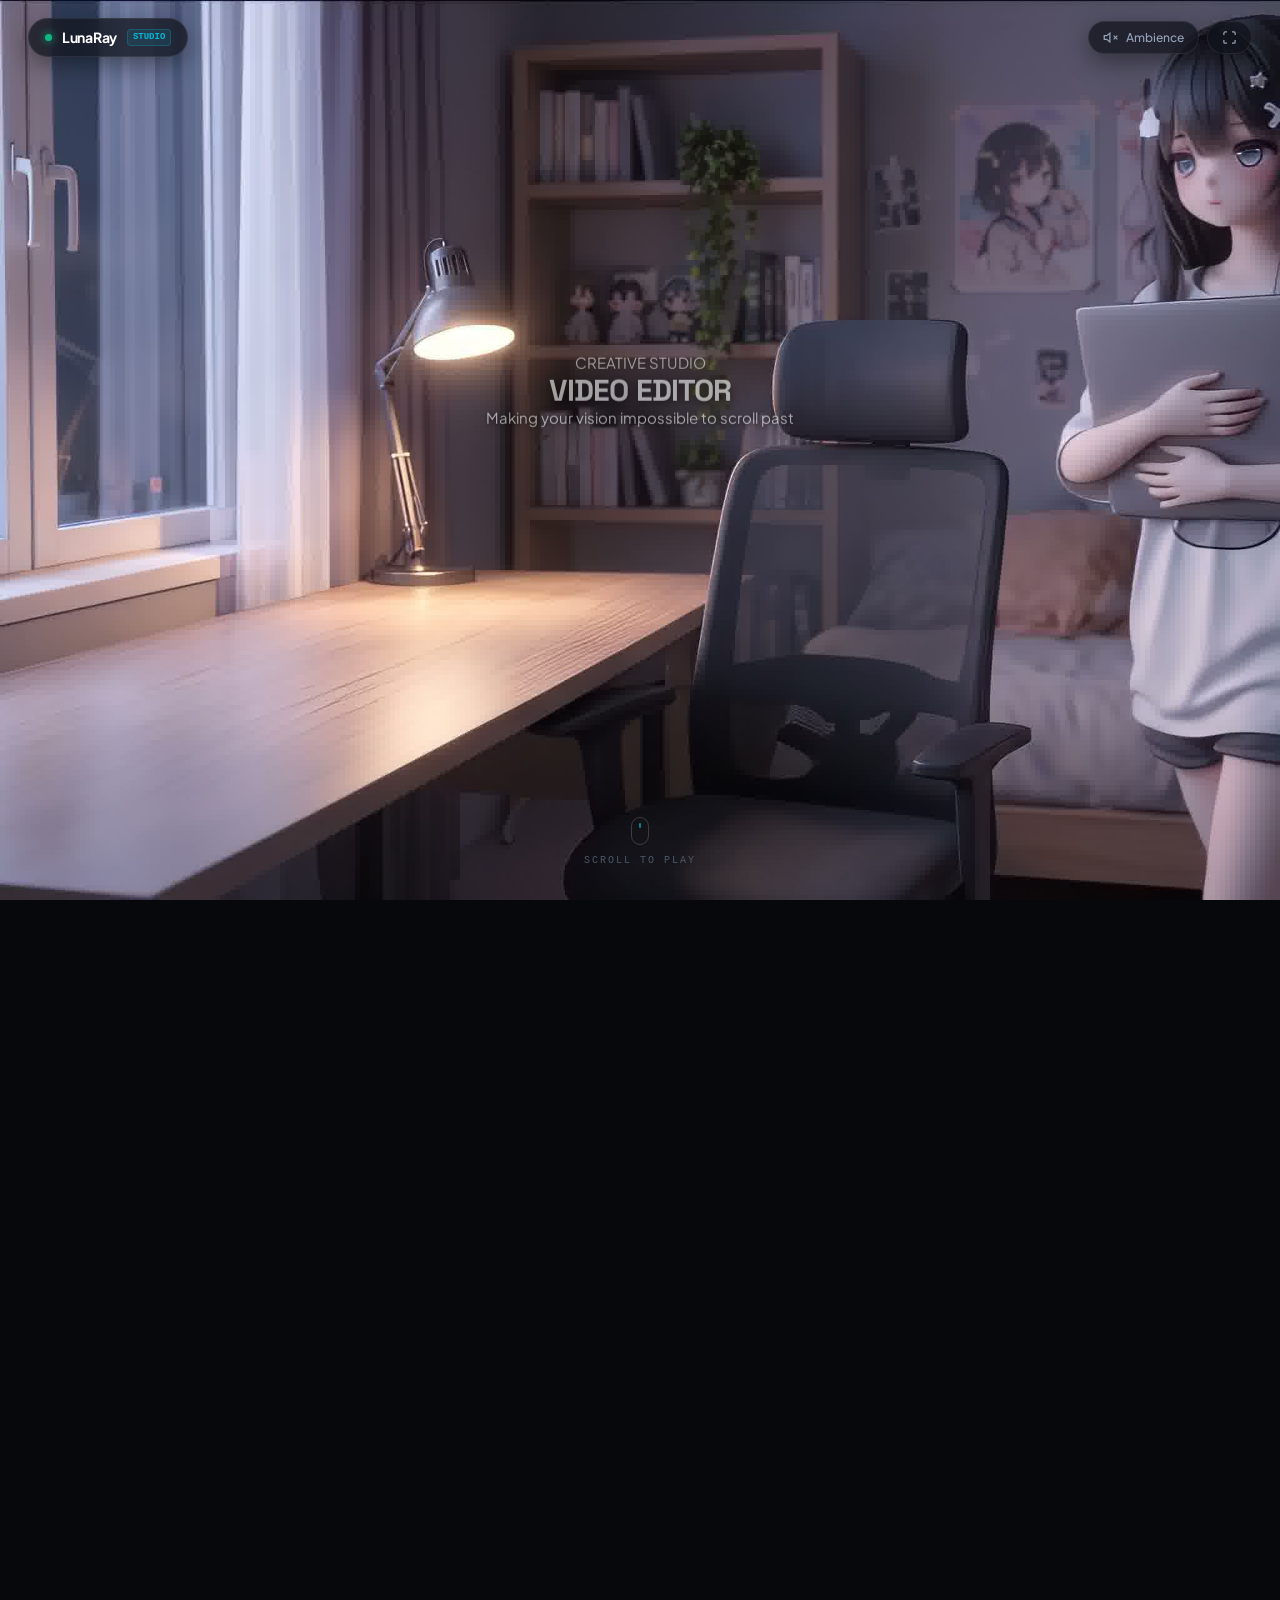
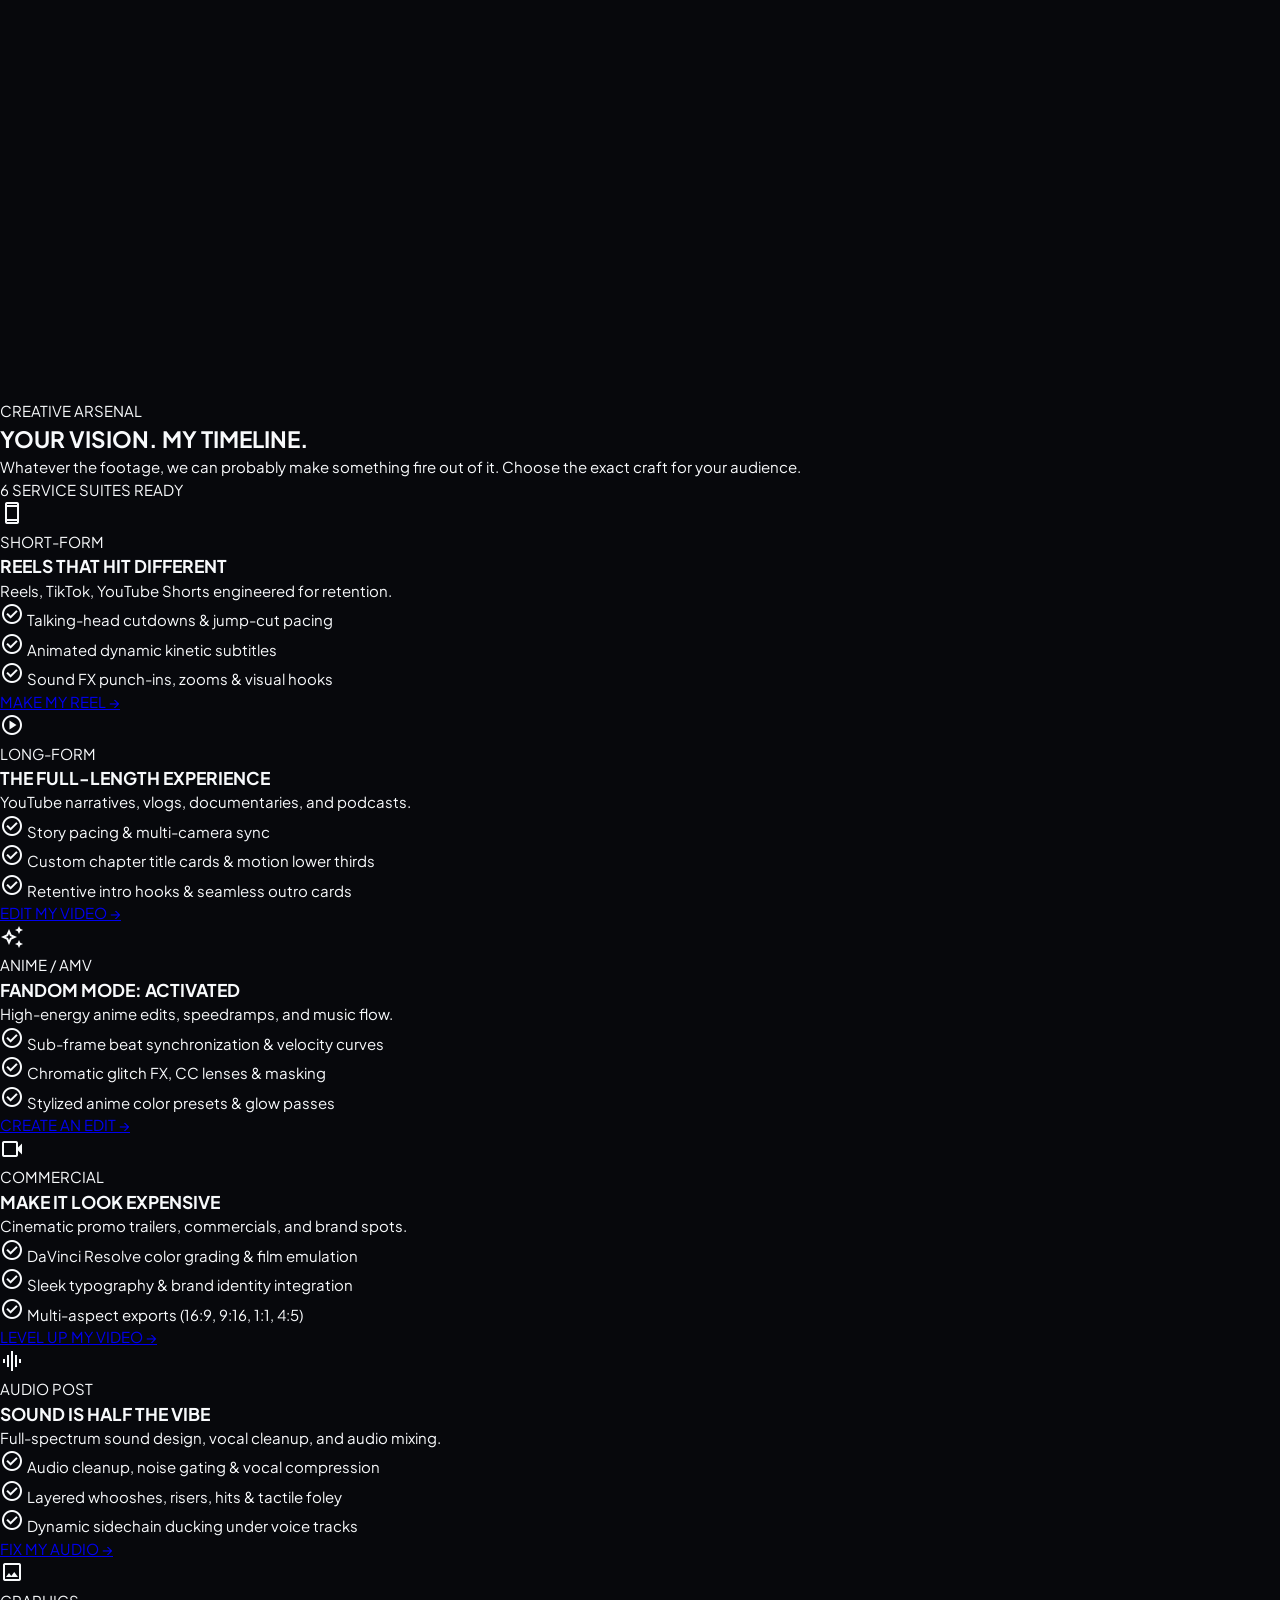
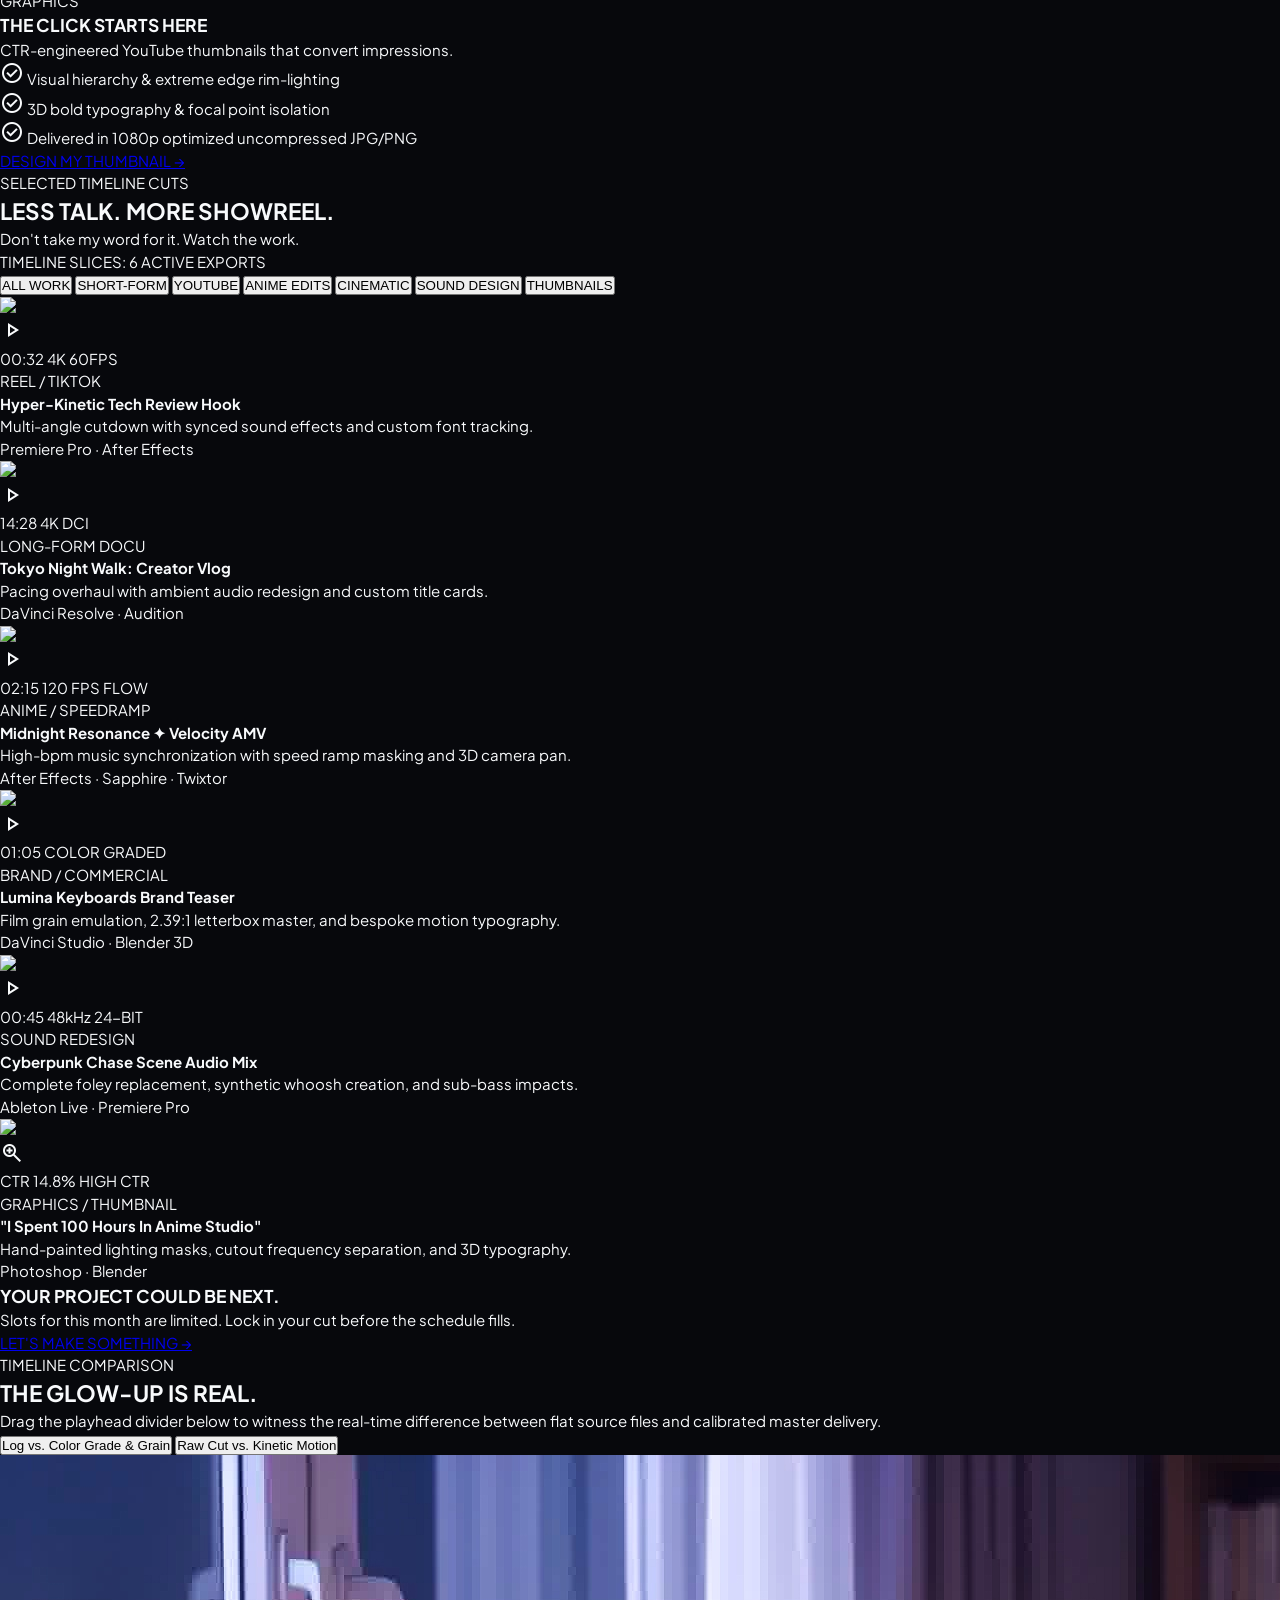
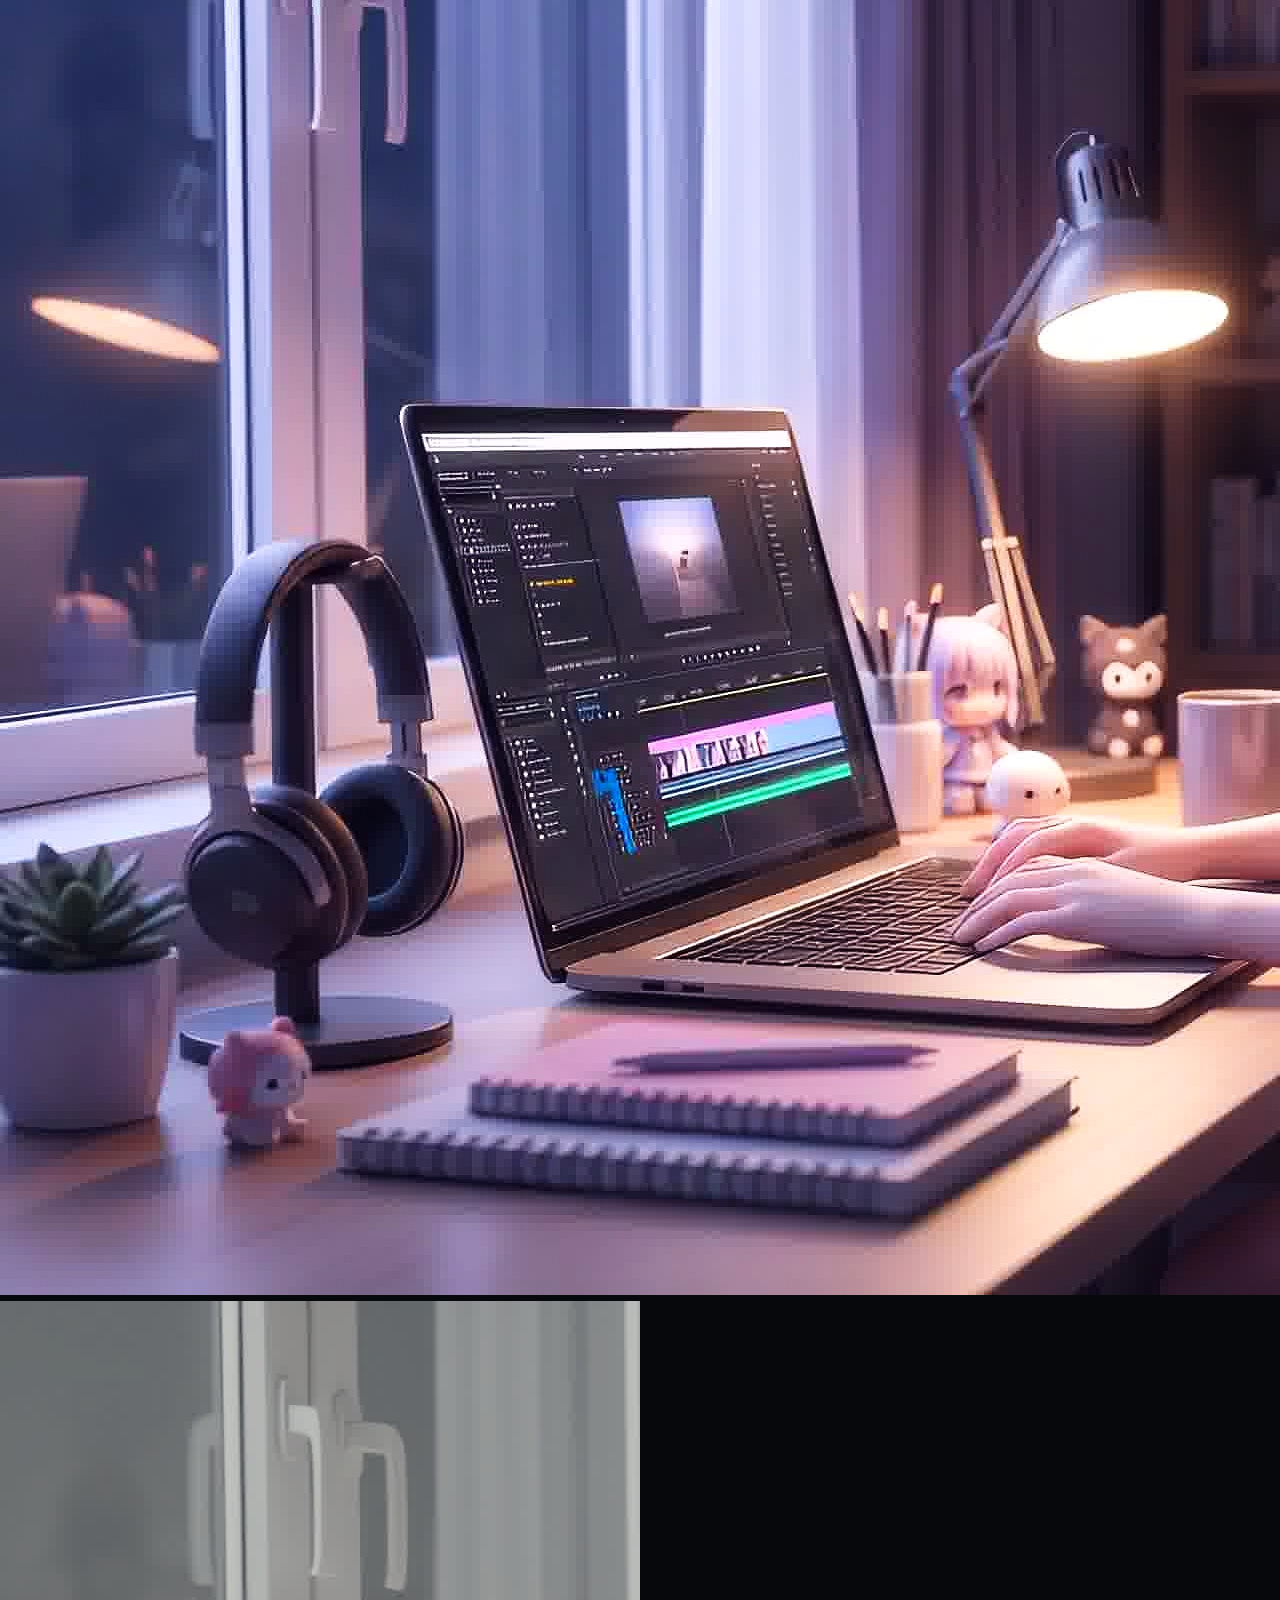
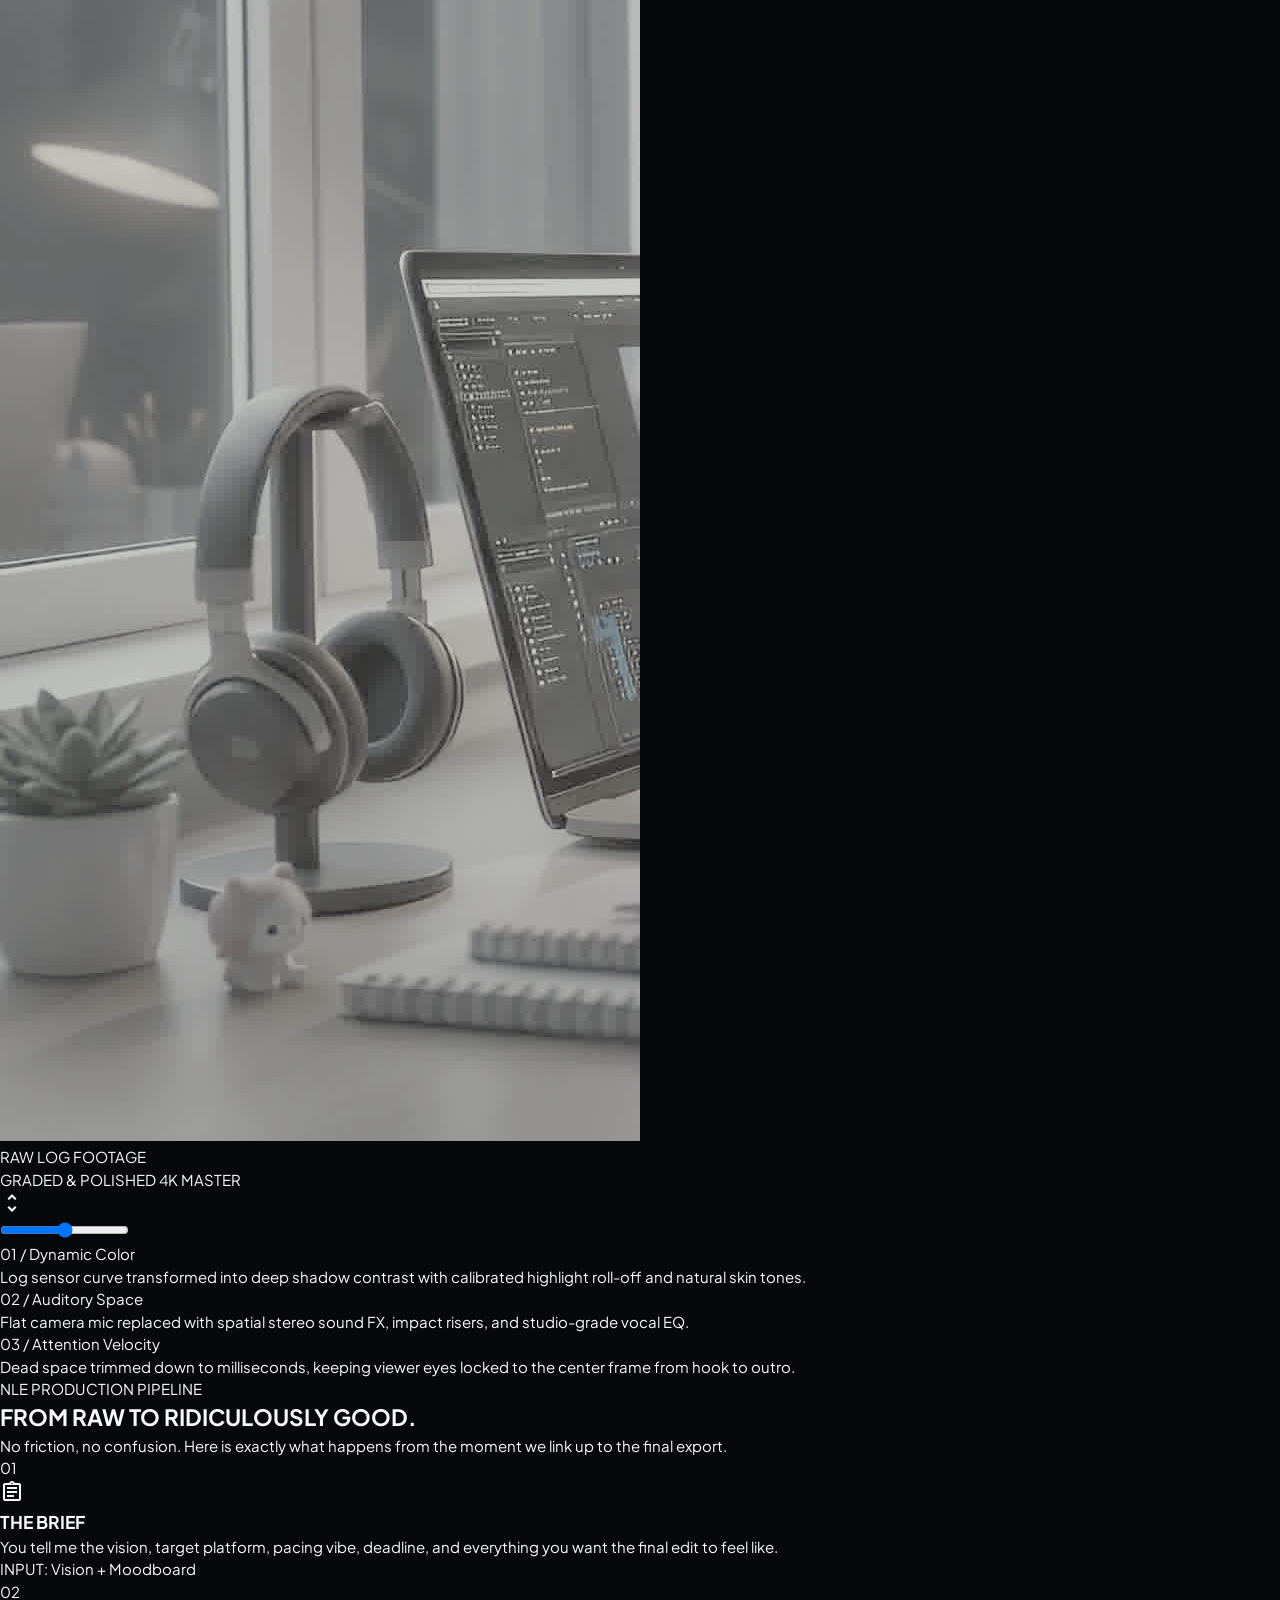
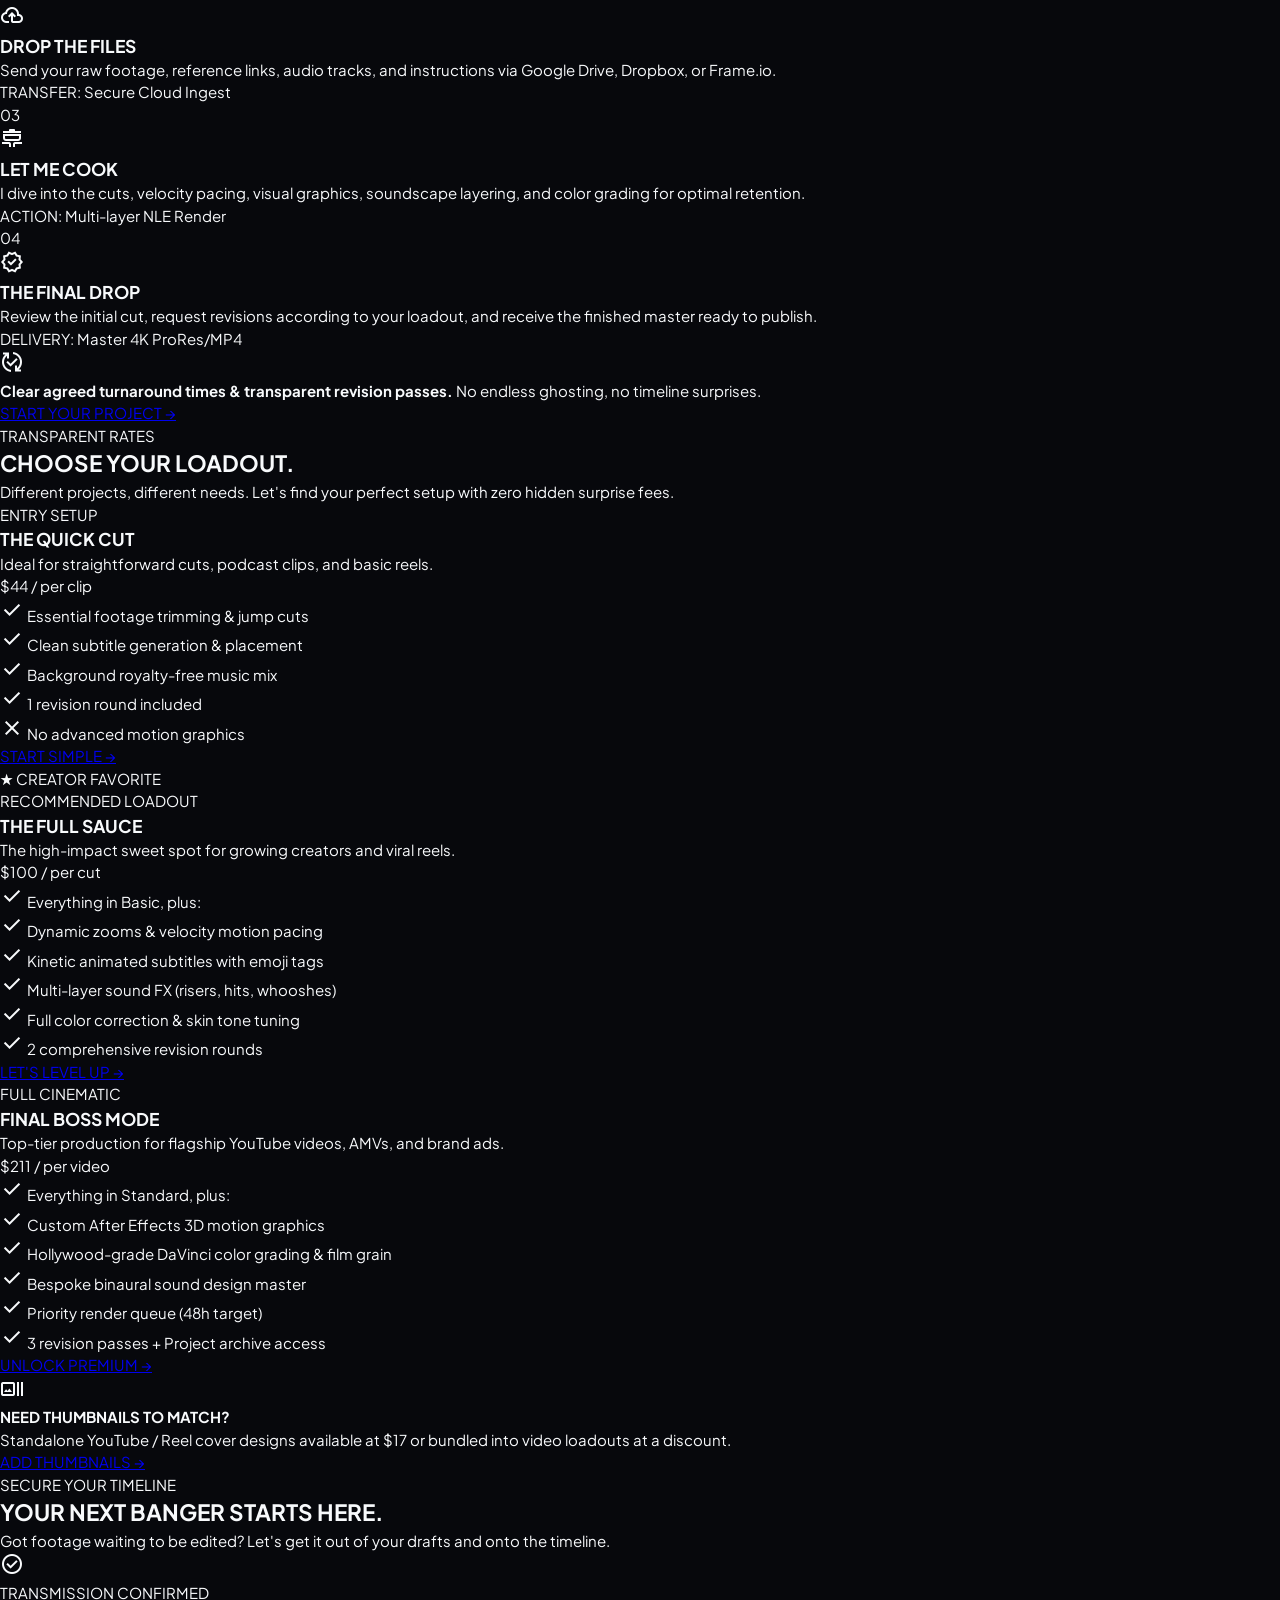
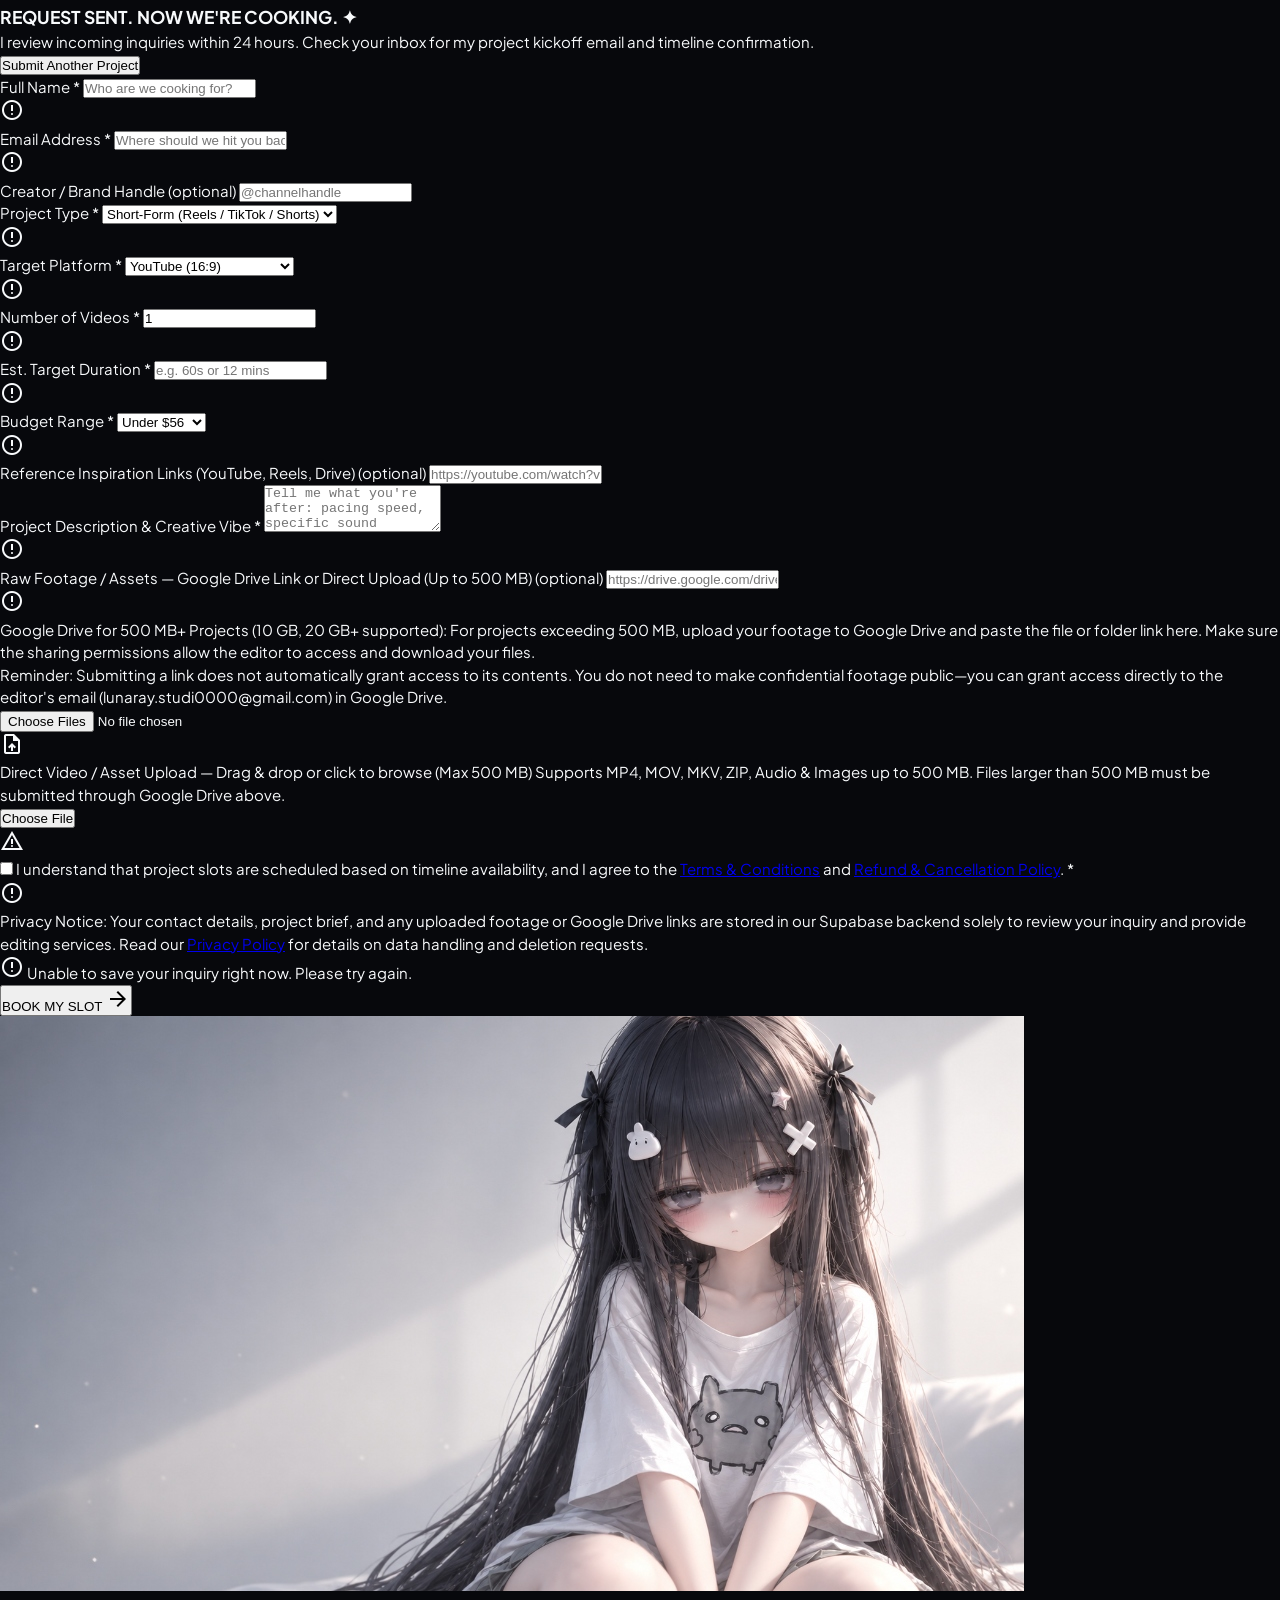
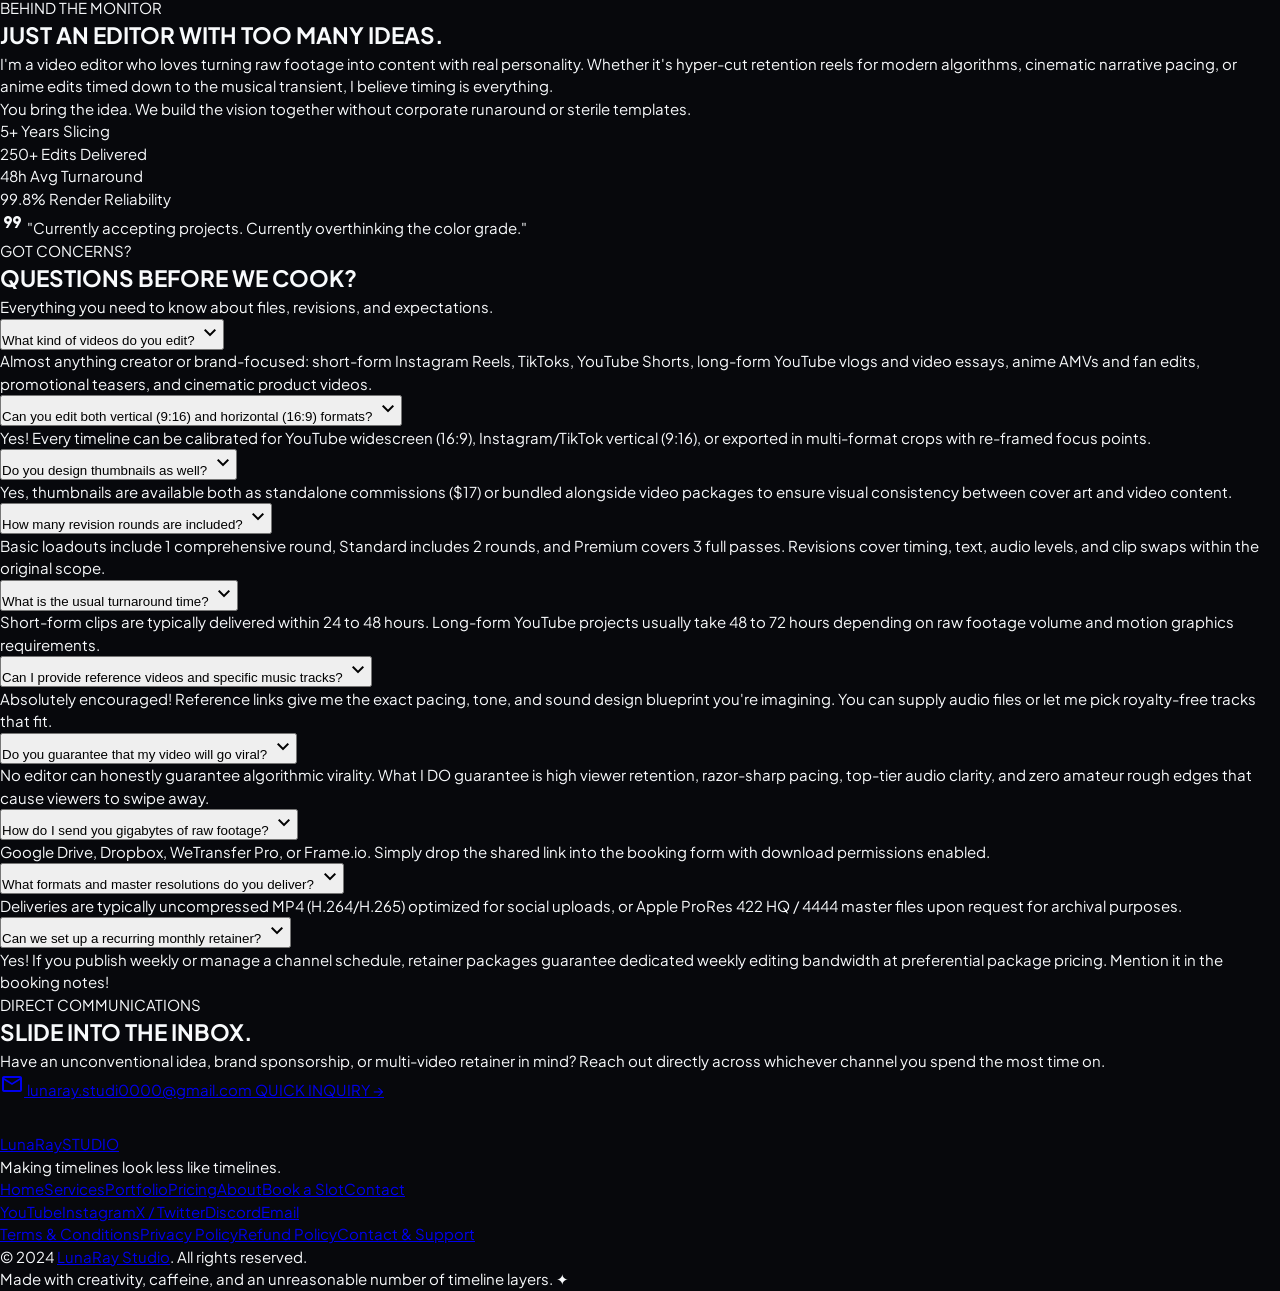
==== index.html @ 52ef21b3 "Initial commit: LunaRay Studio website with Supabase integration, admin dashboard, and Vercel config" ====
<!DOCTYPE html>
<html class="dark" lang="en">
<head>
  <meta charset="UTF-8">
  <meta name="viewport" content="width=device-width, initial-scale=1.0">
  <title>LunaRay — Interactive Scroll Animation & Creative Studio</title>
  <link rel="icon" href="data:image/svg+xml,<svg xmlns=%22http://www.w3.org/2000/svg%22 viewBox=%220 0 100 100%22><text y=%22.9em%22 font-size=%2290%22>✨</text></svg>">
  <link rel="preconnect" href="https://fonts.googleapis.com">
  <link rel="preconnect" href="https://fonts.gstatic.com" crossorigin>
  <link href="https://fonts.googleapis.com/css2?family=JetBrains+Mono:wght@500;600&family=Plus+Jakarta+Sans:wght@400;500;600;700&family=Space+Grotesk:wght@600;700&display=swap" rel="stylesheet">
  <link href="https://fonts.googleapis.com/css2?family=Material+Symbols+Outlined:opsz,wght,FILL,GRAD@24,400,0,0" rel="stylesheet">
  <link href="https://fonts.googleapis.com/css2?family=Material+Symbols+Outlined:wght,FILL@100..700,0..1&display=swap" rel="stylesheet">
  <script src="https://cdn.tailwindcss.com"></script>
  <script id="tailwind-config">
    tailwind.config={darkMode:"class",theme:{extend:{colors:{"tertiary-fixed":"#e7defd","error-container":"#93000a","on-tertiary":"#322d45","on-primary-fixed-variant":"#483b87","on-secondary-container":"#dba6bd","inverse-surface":"#e4e1ed","outline-variant":"#484550","on-error":"#690005","primary-container":"#a99bef","surface-container":"#1f1f27","on-surface":"#e4e1ed","surface-container-lowest":"#0d0d15","on-surface-variant":"#c9c4d2","surface-container-highest":"#34343d","inverse-primary":"#6053a1","tertiary":"#cbc2e0","on-tertiary-fixed-variant":"#49435c","surface-tint":"#cabeff","on-secondary-fixed-variant":"#633a4d","surface-variant":"#34343d","secondary-container":"#633a4d","tertiary-container":"#aaa2bf","outline":"#938f9c","primary":"#cabeff","secondary-fixed":"#ffd8e7","on-primary-container":"#3d2f7b","background":"#13131b","primary-fixed-dim":"#cabeff","on-primary":"#31226f","on-secondary-fixed":"#311021","surface-container-high":"#292932","secondary-fixed-dim":"#eeb7ce","secondary":"#eeb7ce","primary-fixed":"#e6deff","surface-bright":"#393841","surface-dim":"#13131b","on-error-container":"#ffdad6","inverse-on-surface":"#303038","on-primary-fixed":"#1c065b","tertiary-fixed-dim":"#cbc2e0","on-background":"#e4e1ed","on-tertiary-fixed":"#1d182f","surface":"#13131b","error":"#ffb4ab","on-secondary":"#492437","on-tertiary-container":"#3e3850","surface-container-low":"#1b1b23"},borderRadius:{"DEFAULT":"0.25rem","lg":"0.5rem","xl":"0.75rem","full":"9999px"},spacing:{"space-md":"0.75rem","space-xl":"2rem","space-sm":"0.5rem","space-lg":"1.25rem","gutter":"0.75rem","space-xs":"0.25rem","margin":"1rem"},fontFamily:{"display-lg-mobile":["Space Grotesk"],"body-lg":["Plus Jakarta Sans"],"display-lg":["Space Grotesk"],"body-sm":["Plus Jakarta Sans"],"body-md":["Plus Jakarta Sans"],"code-timecode":["JetBrains Mono"],"headline-lg":["Space Grotesk"],"headline-lg-mobile":["Space Grotesk"],"label-sm":["JetBrains Mono"],"headline-md":["Space Grotesk"]},fontSize:{"display-lg-mobile":["32px",{"lineHeight":"40px","fontWeight":"700"}],"body-lg":["16px",{"lineHeight":"24px","fontWeight":"400"}],"display-lg":["48px",{"lineHeight":"56px","fontWeight":"700"}],"body-sm":["12px",{"lineHeight":"16px","fontWeight":"400"}],"body-md":["14px",{"lineHeight":"20px","fontWeight":"400"}],"code-timecode":["14px",{"lineHeight":"18px","letterSpacing":"0.05em","fontWeight":"600"}],"headline-lg":["32px",{"lineHeight":"40px","fontWeight":"600"}],"headline-lg-mobile":["24px",{"lineHeight":"32px","fontWeight":"600"}],"label-sm":["11px",{"lineHeight":"14px","letterSpacing":"0.04em","fontWeight":"500"}],"headline-md":["22px",{"lineHeight":"28px","fontWeight":"600"}]}}}}
  </script>
  <link rel="stylesheet" href="styles.css">
</head>
<body class="is-loading bg-surface text-on-surface font-body-md text-body-md antialiased selection:bg-primary-container selection:text-on-primary-container">

  <!-- Preloader Screen -->
  <div id="preloader" class="preloader">
    <div class="preloader-content">
      <div class="preloader-brand">
        <div class="brand-spark"></div>
        <span class="brand-name">LunaRay</span>
      </div>
      <div class="progress-bar-container">
        <div id="progressBar" class="progress-bar"></div>
      </div>
      <div class="progress-stats">
        <span id="loadPercent">0%</span>
        <span id="loadCount">0 / 180</span>
      </div>
    </div>
  </div>

  <!-- Header Navigation -->
  <div id="top"></div>
  <!-- Transparent Sticky Navigation Bar -->
  <header id="siteHeader" class="site-header">
    <div class="header-inner">
      <!-- LunaRay Brand Logo -->
      <a href="#top" class="brand-badge" title="Scroll to Top">
        <span class="status-indicator"></span>
        <span class="brand-title">LunaRay</span>
        <span class="brand-tag">STUDIO</span>
      </a>

      <!-- Essential Controls -->
      <div class="header-actions">
        <!-- Ambient Lofi Synth Toggle -->
        <button id="audioToggle" class="icon-btn" title="Toggle Ambience">
          <svg class="icon audio-off-icon" viewBox="0 0 24 24" fill="none" stroke="currentColor" stroke-width="2">
            <polygon points="11 5 6 9 2 9 2 15 6 15 11 19 11 5"></polygon>
            <line x1="23" y1="9" x2="17" y2="15"></line>
            <line x1="17" y1="9" x2="23" y2="15"></line>
          </svg>
          <svg class="icon audio-on-icon" viewBox="0 0 24 24" fill="none" stroke="currentColor" stroke-width="2">
            <polygon points="11 5 6 9 2 9 2 15 6 15 11 19 11 5"></polygon>
            <path d="M19.07 4.93a10 10 0 0 1 0 14.14M15.54 8.46a5 5 0 0 1 0 7.07"></path>
          </svg>
          <span class="btn-text">Ambience</span>
        </button>

        <!-- Fullscreen Toggle -->
        <button id="fullscreenToggle" class="icon-btn" title="Toggle Fullscreen">
          <svg class="icon" viewBox="0 0 24 24" fill="none" stroke="currentColor" stroke-width="2">
            <path d="M8 3H5a2 2 0 0 0-2 2v3m18 0V5a2 2 0 0 0-2-2h-3m0 18h3a2 2 0 0 0 2-2v-3M3 16v3a2 2 0 0 0 2 2h3"></path>
          </svg>
        </button>
      </div>
    </div>
  </header>

  <!-- Sticky Viewport Stage with Fixed Canvas -->
  <div id="stickyStage" class="sticky-stage">
    <!-- Clean, Full-Fidelity Background Canvas -->
    <canvas id="frameCanvas"></canvas>


    <!-- Hero Title Overlay (Fades out by 30% scroll) -->
    <div id="heroTextOverlay" class="hero-text-overlay">
      <div class="inline-flex items-center gap-2 px-3 py-1 rounded-full bg-surface-container-high/80 backdrop-blur-md border border-white/10 text-primary font-label-sm text-label-sm uppercase tracking-widest shadow-lg mb-4">
        <span class="w-2 h-2 rounded-full bg-primary animate-pulse"></span>
        <span>CREATIVE STUDIO</span>
      </div>
      <h1 class="hero-heading font-display-lg text-4xl sm:text-6xl lg:text-7xl font-bold uppercase tracking-tight text-on-surface leading-none drop-shadow-2xl">
        VIDEO <span class="text-primary">EDITOR</span>
      </h1>
      <p class="hero-subheading font-body-lg text-base sm:text-lg lg:text-xl text-on-surface-variant max-w-xl mx-auto mt-4 drop-shadow-md">
        Making your vision impossible to scroll past
      </p>
    </div>
    <!-- Minimal Scroll Indicator -->
    <div id="scrollPrompt" class="scroll-prompt">
      <div class="mouse-icon">
        <div class="mouse-wheel"></div>
      </div>
      <span class="prompt-text">SCROLL TO PLAY</span>
    </div>
  </div>

  <!-- Scroll Container Space that powers the window.scrollY animation -->
  <div id="scrollTrack" class="scroll-track"></div>

  <!-- Content Sections below Scroll Animation (from code.html) -->
  <main id="main-content" class="relative z-10 w-full bg-surface shadow-2xl pt-16">
    <div class="flex flex-col w-full relative selection:bg-primary-container selection:text-on-primary-container">
<!-- ==================== SERVICES SECTION ==================== -->
<section class="w-full px-6 lg:px-12 py-16 lg:py-24 max-w-7xl mx-auto flex flex-col gap-12" id="services">
<div class="flex flex-col md:flex-row md:items-end justify-between gap-4">
<div class="flex flex-col gap-2 max-w-xl">
<span class="font-label-sm text-label-sm text-primary uppercase tracking-widest">CREATIVE ARSENAL</span>
<h2 class="font-headline-lg text-headline-lg text-on-surface">YOUR VISION. MY TIMELINE.</h2>
<p class="font-body-md text-body-md text-on-surface-variant">Whatever the footage, we can probably make something fire out of it. Choose the exact craft for your audience.</p>
</div>
<div class="flex items-center gap-2">
<span class="font-code-timecode text-body-sm text-secondary">6 SERVICE SUITES READY</span>
</div>
</div>
<!-- 6 Service Cards Grid -->
<div class="grid grid-cols-1 md:grid-cols-2 lg:grid-cols-3 gap-6">
<!-- Card 1 -->
<div class="p-6 rounded-2xl bg-surface-container-low hover:bg-surface-container transition-all shadow-md hover:shadow-xl hover:-translate-y-1 flex flex-col justify-between group">
<div class="flex flex-col gap-4">
<div class="flex items-center justify-between">
<div class="w-12 h-12 rounded-xl bg-surface-container-high text-primary flex items-center justify-center group-hover:bg-primary group-hover:text-on-primary transition-colors">
<span class="material-symbols-outlined text-[24px]">smartphone</span>
</div>
<span class="px-2.5 py-1 rounded-full bg-surface-container text-on-surface-variant font-label-sm text-label-sm">SHORT-FORM</span>
</div>
<div>
<h3 class="font-headline-md text-headline-md text-on-surface group-hover:text-primary transition-colors">REELS THAT HIT DIFFERENT</h3>
<p class="font-body-sm text-body-sm text-on-surface-variant mt-1">Reels, TikTok, YouTube Shorts engineered for retention.</p>
</div>
<ul class="flex flex-col gap-2 pt-2 text-on-surface-variant font-body-sm text-body-sm">
<li class="flex items-center gap-2"><span class="material-symbols-outlined text-primary text-[16px]">check_circle</span> Talking-head cutdowns &amp; jump-cut pacing</li>
<li class="flex items-center gap-2"><span class="material-symbols-outlined text-primary text-[16px]">check_circle</span> Animated dynamic kinetic subtitles</li>
<li class="flex items-center gap-2"><span class="material-symbols-outlined text-primary text-[16px]">check_circle</span> Sound FX punch-ins, zooms &amp; visual hooks</li>
</ul>
</div>
<div class="pt-6">
<a class="w-full py-2.5 px-4 rounded-xl bg-surface-container-high hover:bg-primary hover:text-on-primary text-on-surface font-body-md text-body-md font-semibold text-center transition-all inline-block" href="#booking">
            MAKE MY REEL →
          </a>
</div>
</div>
<!-- Card 2 -->
<div class="p-6 rounded-2xl bg-surface-container-low hover:bg-surface-container transition-all shadow-md hover:shadow-xl hover:-translate-y-1 flex flex-col justify-between group">
<div class="flex flex-col gap-4">
<div class="flex items-center justify-between">
<div class="w-12 h-12 rounded-xl bg-surface-container-high text-secondary flex items-center justify-center group-hover:bg-secondary group-hover:text-on-secondary transition-colors">
<span class="material-symbols-outlined text-[24px]">play_circle</span>
</div>
<span class="px-2.5 py-1 rounded-full bg-surface-container text-on-surface-variant font-label-sm text-label-sm">LONG-FORM</span>
</div>
<div>
<h3 class="font-headline-md text-headline-md text-on-surface group-hover:text-secondary transition-colors">THE FULL-LENGTH EXPERIENCE</h3>
<p class="font-body-sm text-body-sm text-on-surface-variant mt-1">YouTube narratives, vlogs, documentaries, and podcasts.</p>
</div>
<ul class="flex flex-col gap-2 pt-2 text-on-surface-variant font-body-sm text-body-sm">
<li class="flex items-center gap-2"><span class="material-symbols-outlined text-secondary text-[16px]">check_circle</span> Story pacing &amp; multi-camera sync</li>
<li class="flex items-center gap-2"><span class="material-symbols-outlined text-secondary text-[16px]">check_circle</span> Custom chapter title cards &amp; motion lower thirds</li>
<li class="flex items-center gap-2"><span class="material-symbols-outlined text-secondary text-[16px]">check_circle</span> Retentive intro hooks &amp; seamless outro cards</li>
</ul>
</div>
<div class="pt-6">
<a class="w-full py-2.5 px-4 rounded-xl bg-surface-container-high hover:bg-secondary hover:text-on-secondary text-on-surface font-body-md text-body-md font-semibold text-center transition-all inline-block" href="#booking">
            EDIT MY VIDEO →
          </a>
</div>
</div>
<!-- Card 3 -->
<div class="p-6 rounded-2xl bg-surface-container-low hover:bg-surface-container transition-all shadow-md hover:shadow-xl hover:-translate-y-1 flex flex-col justify-between group">
<div class="flex flex-col gap-4">
<div class="flex items-center justify-between">
<div class="w-12 h-12 rounded-xl bg-surface-container-high text-primary flex items-center justify-center group-hover:bg-primary group-hover:text-on-primary transition-colors">
<span class="material-symbols-outlined text-[24px]">auto_awesome</span>
</div>
<span class="px-2.5 py-1 rounded-full bg-surface-container text-on-surface-variant font-label-sm text-label-sm">ANIME / AMV</span>
</div>
<div>
<h3 class="font-headline-md text-headline-md text-on-surface group-hover:text-primary transition-colors">FANDOM MODE: ACTIVATED</h3>
<p class="font-body-sm text-body-sm text-on-surface-variant mt-1">High-energy anime edits, speedramps, and music flow.</p>
</div>
<ul class="flex flex-col gap-2 pt-2 text-on-surface-variant font-body-sm text-body-sm">
<li class="flex items-center gap-2"><span class="material-symbols-outlined text-primary text-[16px]">check_circle</span> Sub-frame beat synchronization &amp; velocity curves</li>
<li class="flex items-center gap-2"><span class="material-symbols-outlined text-primary text-[16px]">check_circle</span> Chromatic glitch FX, CC lenses &amp; masking</li>
<li class="flex items-center gap-2"><span class="material-symbols-outlined text-primary text-[16px]">check_circle</span> Stylized anime color presets &amp; glow passes</li>
</ul>
</div>
<div class="pt-6">
<a class="w-full py-2.5 px-4 rounded-xl bg-surface-container-high hover:bg-primary hover:text-on-primary text-on-surface font-body-md text-body-md font-semibold text-center transition-all inline-block" href="#booking">
            CREATE AN EDIT →
          </a>
</div>
</div>
<!-- Card 4 -->
<div class="p-6 rounded-2xl bg-surface-container-low hover:bg-surface-container transition-all shadow-md hover:shadow-xl hover:-translate-y-1 flex flex-col justify-between group">
<div class="flex flex-col gap-4">
<div class="flex items-center justify-between">
<div class="w-12 h-12 rounded-xl bg-surface-container-high text-secondary flex items-center justify-center group-hover:bg-secondary group-hover:text-on-secondary transition-colors">
<span class="material-symbols-outlined text-[24px]">videocam</span>
</div>
<span class="px-2.5 py-1 rounded-full bg-surface-container text-on-surface-variant font-label-sm text-label-sm">COMMERCIAL</span>
</div>
<div>
<h3 class="font-headline-md text-headline-md text-on-surface group-hover:text-secondary transition-colors">MAKE IT LOOK EXPENSIVE</h3>
<p class="font-body-sm text-body-sm text-on-surface-variant mt-1">Cinematic promo trailers, commercials, and brand spots.</p>
</div>
<ul class="flex flex-col gap-2 pt-2 text-on-surface-variant font-body-sm text-body-sm">
<li class="flex items-center gap-2"><span class="material-symbols-outlined text-secondary text-[16px]">check_circle</span> DaVinci Resolve color grading &amp; film emulation</li>
<li class="flex items-center gap-2"><span class="material-symbols-outlined text-secondary text-[16px]">check_circle</span> Sleek typography &amp; brand identity integration</li>
<li class="flex items-center gap-2"><span class="material-symbols-outlined text-secondary text-[16px]">check_circle</span> Multi-aspect exports (16:9, 9:16, 1:1, 4:5)</li>
</ul>
</div>
<div class="pt-6">
<a class="w-full py-2.5 px-4 rounded-xl bg-surface-container-high hover:bg-secondary hover:text-on-secondary text-on-surface font-body-md text-body-md font-semibold text-center transition-all inline-block" href="#booking">
            LEVEL UP MY VIDEO →
          </a>
</div>
</div>
<!-- Card 5 -->
<div class="p-6 rounded-2xl bg-surface-container-low hover:bg-surface-container transition-all shadow-md hover:shadow-xl hover:-translate-y-1 flex flex-col justify-between group">
<div class="flex flex-col gap-4">
<div class="flex items-center justify-between">
<div class="w-12 h-12 rounded-xl bg-surface-container-high text-primary flex items-center justify-center group-hover:bg-primary group-hover:text-on-primary transition-colors">
<span class="material-symbols-outlined text-[24px]">graphic_eq</span>
</div>
<span class="px-2.5 py-1 rounded-full bg-surface-container text-on-surface-variant font-label-sm text-label-sm">AUDIO POST</span>
</div>
<div>
<h3 class="font-headline-md text-headline-md text-on-surface group-hover:text-primary transition-colors">SOUND IS HALF THE VIBE</h3>
<p class="font-body-sm text-body-sm text-on-surface-variant mt-1">Full-spectrum sound design, vocal cleanup, and audio mixing.</p>
</div>
<ul class="flex flex-col gap-2 pt-2 text-on-surface-variant font-body-sm text-body-sm">
<li class="flex items-center gap-2"><span class="material-symbols-outlined text-primary text-[16px]">check_circle</span> Audio cleanup, noise gating &amp; vocal compression</li>
<li class="flex items-center gap-2"><span class="material-symbols-outlined text-primary text-[16px]">check_circle</span> Layered whooshes, risers, hits &amp; tactile foley</li>
<li class="flex items-center gap-2"><span class="material-symbols-outlined text-primary text-[16px]">check_circle</span> Dynamic sidechain ducking under voice tracks</li>
</ul>
</div>
<div class="pt-6">
<a class="w-full py-2.5 px-4 rounded-xl bg-surface-container-high hover:bg-primary hover:text-on-primary text-on-surface font-body-md text-body-md font-semibold text-center transition-all inline-block" href="#booking">
            FIX MY AUDIO →
          </a>
</div>
</div>
<!-- Card 6 -->
<div class="p-6 rounded-2xl bg-surface-container-low hover:bg-surface-container transition-all shadow-md hover:shadow-xl hover:-translate-y-1 flex flex-col justify-between group">
<div class="flex flex-col gap-4">
<div class="flex items-center justify-between">
<div class="w-12 h-12 rounded-xl bg-surface-container-high text-secondary flex items-center justify-center group-hover:bg-secondary group-hover:text-on-secondary transition-colors">
<span class="material-symbols-outlined text-[24px]">image</span>
</div>
<span class="px-2.5 py-1 rounded-full bg-surface-container text-on-surface-variant font-label-sm text-label-sm">GRAPHICS</span>
</div>
<div>
<h3 class="font-headline-md text-headline-md text-on-surface group-hover:text-secondary transition-colors">THE CLICK STARTS HERE</h3>
<p class="font-body-sm text-body-sm text-on-surface-variant mt-1">CTR-engineered YouTube thumbnails that convert impressions.</p>
</div>
<ul class="flex flex-col gap-2 pt-2 text-on-surface-variant font-body-sm text-body-sm">
<li class="flex items-center gap-2"><span class="material-symbols-outlined text-secondary text-[16px]">check_circle</span> Visual hierarchy &amp; extreme edge rim-lighting</li>
<li class="flex items-center gap-2"><span class="material-symbols-outlined text-secondary text-[16px]">check_circle</span> 3D bold typography &amp; focal point isolation</li>
<li class="flex items-center gap-2"><span class="material-symbols-outlined text-secondary text-[16px]">check_circle</span> Delivered in 1080p optimized uncompressed JPG/PNG</li>
</ul>
</div>
<div class="pt-6">
<a class="w-full py-2.5 px-4 rounded-xl bg-surface-container-high hover:bg-secondary hover:text-on-secondary text-on-surface font-body-md text-body-md font-semibold text-center transition-all inline-block" href="#booking">
            DESIGN MY THUMBNAIL →
          </a>
</div>
</div>
</div>
</section>
<!-- ==================== PORTFOLIO SHOWREEL SECTION ==================== -->
<section class="w-full px-6 lg:px-12 py-16 max-w-7xl mx-auto flex flex-col gap-8" id="work">
<div class="flex flex-col md:flex-row md:items-end justify-between gap-4">
<div class="flex flex-col gap-2">
<span class="font-label-sm text-label-sm text-primary uppercase tracking-widest">SELECTED TIMELINE CUTS</span>
<h2 class="font-headline-lg text-headline-lg text-on-surface">LESS TALK. MORE SHOWREEL.</h2>
<p class="font-body-md text-body-md text-on-surface-variant">Don't take my word for it. Watch the work.</p>
</div>
<p class="font-code-timecode text-body-sm text-on-surface-variant">
        TIMELINE SLICES: <span class="text-primary">6 ACTIVE EXPORTS</span>
</p>
</div>
<!-- Category Filter Tabs -->
<div class="flex flex-wrap items-center gap-2 border-b border-surface-container-high pb-4 overflow-x-auto">
<button class="portfolio-tab-btn active px-4 py-1.5 rounded-lg bg-primary text-on-primary font-label-sm text-label-sm uppercase transition-all" data-filter="all">ALL WORK</button>
<button class="portfolio-tab-btn px-4 py-1.5 rounded-lg bg-surface-container-low hover:bg-surface-container text-on-surface-variant font-label-sm text-label-sm uppercase transition-all" data-filter="short">SHORT-FORM</button>
<button class="portfolio-tab-btn px-4 py-1.5 rounded-lg bg-surface-container-low hover:bg-surface-container text-on-surface-variant font-label-sm text-label-sm uppercase transition-all" data-filter="youtube">YOUTUBE</button>
<button class="portfolio-tab-btn px-4 py-1.5 rounded-lg bg-surface-container-low hover:bg-surface-container text-on-surface-variant font-label-sm text-label-sm uppercase transition-all" data-filter="anime">ANIME EDITS</button>
<button class="portfolio-tab-btn px-4 py-1.5 rounded-lg bg-surface-container-low hover:bg-surface-container text-on-surface-variant font-label-sm text-label-sm uppercase transition-all" data-filter="cinematic">CINEMATIC</button>
<button class="portfolio-tab-btn px-4 py-1.5 rounded-lg bg-surface-container-low hover:bg-surface-container text-on-surface-variant font-label-sm text-label-sm uppercase transition-all" data-filter="sound">SOUND DESIGN</button>
<button class="portfolio-tab-btn px-4 py-1.5 rounded-lg bg-surface-container-low hover:bg-surface-container text-on-surface-variant font-label-sm text-label-sm uppercase transition-all" data-filter="thumbnails">THUMBNAILS</button>
</div>
<!-- Portfolio Grid -->
<div class="grid grid-cols-1 md:grid-cols-2 lg:grid-cols-3 gap-6" id="portfolio-grid">
<!-- Item 1 (Short) -->
<div class="portfolio-card group rounded-2xl bg-surface-container-low overflow-hidden shadow-md hover:shadow-xl transition-all flex flex-col" data-category="short">
<div class="relative aspect-video w-full overflow-hidden bg-surface-container-highest cursor-pointer">
<img class="w-full h-full object-cover group-hover:scale-105 transition-transform duration-500" data-alt="A fast-paced, neon-lit vertical video edit mockup shown inside an editing preview monitor with vibrant kinetic captions and waveform meters in lavender and cyan tones." src="https://lh3.googleusercontent.com/aida-public/[base64]"/>
<div class="absolute inset-0 bg-surface-container-lowest/40 opacity-0 group-hover:opacity-100 transition-opacity flex items-center justify-center">
<span class="w-12 h-12 rounded-full bg-primary text-on-primary flex items-center justify-center shadow-lg"><span class="material-symbols-outlined">play_arrow</span></span>
</div>
<span class="absolute bottom-2 right-2 px-2 py-0.5 rounded bg-surface-container-lowest/80 font-code-timecode text-label-sm text-primary">00:32</span>
<span class="absolute top-2 left-2 px-2 py-0.5 rounded bg-primary-container text-on-primary-container font-label-sm text-label-sm">4K 60FPS</span>
</div>
<div class="p-5 flex flex-col gap-3 flex-1 justify-between">
<div>
<span class="font-label-sm text-label-sm text-secondary uppercase">REEL / TIKTOK</span>
<h4 class="font-headline-md text-headline-md text-on-surface mt-1 group-hover:text-primary transition-colors">Hyper-Kinetic Tech Review Hook</h4>
<p class="font-body-sm text-body-sm text-on-surface-variant mt-1">Multi-angle cutdown with synced sound effects and custom font tracking.</p>
</div>
<div class="flex items-center gap-2 pt-2 border-t border-surface-container-high">
<span class="font-code-timecode text-label-sm text-on-surface-variant">Premiere Pro · After Effects</span>
</div>
</div>
</div>
<!-- Item 2 (YouTube) -->
<div class="portfolio-card group rounded-2xl bg-surface-container-low overflow-hidden shadow-md hover:shadow-xl transition-all flex flex-col" data-category="youtube">
<div class="relative aspect-video w-full overflow-hidden bg-surface-container-highest cursor-pointer">
<img class="w-full h-full object-cover group-hover:scale-105 transition-transform duration-500" data-alt="A cinematic widescreen documentary YouTube video editor timeline playback displaying a Japanese street at dusk with moody teal and orange grading." src="https://lh3.googleusercontent.com/aida-public/[base64]"/>
<div class="absolute inset-0 bg-surface-container-lowest/40 opacity-0 group-hover:opacity-100 transition-opacity flex items-center justify-center">
<span class="w-12 h-12 rounded-full bg-primary text-on-primary flex items-center justify-center shadow-lg"><span class="material-symbols-outlined">play_arrow</span></span>
</div>
<span class="absolute bottom-2 right-2 px-2 py-0.5 rounded bg-surface-container-lowest/80 font-code-timecode text-label-sm text-primary">14:28</span>
<span class="absolute top-2 left-2 px-2 py-0.5 rounded bg-primary-container text-on-primary-container font-label-sm text-label-sm">4K DCI</span>
</div>
<div class="p-5 flex flex-col gap-3 flex-1 justify-between">
<div>
<span class="font-label-sm text-label-sm text-secondary uppercase">LONG-FORM DOCU</span>
<h4 class="font-headline-md text-headline-md text-on-surface mt-1 group-hover:text-primary transition-colors">Tokyo Night Walk: Creator Vlog</h4>
<p class="font-body-sm text-body-sm text-on-surface-variant mt-1">Pacing overhaul with ambient audio redesign and custom title cards.</p>
</div>
<div class="flex items-center gap-2 pt-2 border-t border-surface-container-high">
<span class="font-code-timecode text-label-sm text-on-surface-variant">DaVinci Resolve · Audition</span>
</div>
</div>
</div>
<!-- Item 3 (Anime) -->
<div class="portfolio-card group rounded-2xl bg-surface-container-low overflow-hidden shadow-md hover:shadow-xl transition-all flex flex-col" data-category="anime">
<div class="relative aspect-video w-full overflow-hidden bg-surface-container-highest cursor-pointer">
<img class="w-full h-full object-cover group-hover:scale-105 transition-transform duration-500" data-alt="An electric anime AMV scene with velocity curves, chromatic lens flare, and soft purple sakura particle effects on a high-definition monitor." src="https://lh3.googleusercontent.com/aida-public/[base64]"/>
<div class="absolute inset-0 bg-surface-container-lowest/40 opacity-0 group-hover:opacity-100 transition-opacity flex items-center justify-center">
<span class="w-12 h-12 rounded-full bg-primary text-on-primary flex items-center justify-center shadow-lg"><span class="material-symbols-outlined">play_arrow</span></span>
</div>
<span class="absolute bottom-2 right-2 px-2 py-0.5 rounded bg-surface-container-lowest/80 font-code-timecode text-label-sm text-primary">02:15</span>
<span class="absolute top-2 left-2 px-2 py-0.5 rounded bg-secondary-container text-on-secondary-container font-label-sm text-label-sm">120 FPS FLOW</span>
</div>
<div class="p-5 flex flex-col gap-3 flex-1 justify-between">
<div>
<span class="font-label-sm text-label-sm text-secondary uppercase">ANIME / SPEEDRAMP</span>
<h4 class="font-headline-md text-headline-md text-on-surface mt-1 group-hover:text-primary transition-colors">Midnight Resonance ✦ Velocity AMV</h4>
<p class="font-body-sm text-body-sm text-on-surface-variant mt-1">High-bpm music synchronization with speed ramp masking and 3D camera pan.</p>
</div>
<div class="flex items-center gap-2 pt-2 border-t border-surface-container-high">
<span class="font-code-timecode text-label-sm text-on-surface-variant">After Effects · Sapphire · Twixtor</span>
</div>
</div>
</div>
<!-- Item 4 (Cinematic) -->
<div class="portfolio-card group rounded-2xl bg-surface-container-low overflow-hidden shadow-md hover:shadow-xl transition-all flex flex-col" data-category="cinematic">
<div class="relative aspect-video w-full overflow-hidden bg-surface-container-highest cursor-pointer">
<img class="w-full h-full object-cover group-hover:scale-105 transition-transform duration-500" data-alt="A commercial luxury mechanical keyboard advertisement frame with soft darkroom lighting, moody rim light, and crisp depth-of-field reflections." src="https://lh3.googleusercontent.com/aida-public/[base64]"/>
<div class="absolute inset-0 bg-surface-container-lowest/40 opacity-0 group-hover:opacity-100 transition-opacity flex items-center justify-center">
<span class="w-12 h-12 rounded-full bg-primary text-on-primary flex items-center justify-center shadow-lg"><span class="material-symbols-outlined">play_arrow</span></span>
</div>
<span class="absolute bottom-2 right-2 px-2 py-0.5 rounded bg-surface-container-lowest/80 font-code-timecode text-label-sm text-primary">01:05</span>
<span class="absolute top-2 left-2 px-2 py-0.5 rounded bg-primary-container text-on-primary-container font-label-sm text-label-sm">COLOR GRADED</span>
</div>
<div class="p-5 flex flex-col gap-3 flex-1 justify-between">
<div>
<span class="font-label-sm text-label-sm text-secondary uppercase">BRAND / COMMERCIAL</span>
<h4 class="font-headline-md text-headline-md text-on-surface mt-1 group-hover:text-primary transition-colors">Lumina Keyboards Brand Teaser</h4>
<p class="font-body-sm text-body-sm text-on-surface-variant mt-1">Film grain emulation, 2.39:1 letterbox master, and bespoke motion typography.</p>
</div>
<div class="flex items-center gap-2 pt-2 border-t border-surface-container-high">
<span class="font-code-timecode text-label-sm text-on-surface-variant">DaVinci Studio · Blender 3D</span>
</div>
</div>
</div>
<!-- Item 5 (Sound Design) -->
<div class="portfolio-card group rounded-2xl bg-surface-container-low overflow-hidden shadow-md hover:shadow-xl transition-all flex flex-col" data-category="sound">
<div class="relative aspect-video w-full overflow-hidden bg-surface-container-highest cursor-pointer">
<img class="w-full h-full object-cover group-hover:scale-105 transition-transform duration-500" data-alt="A multi-track digital audio workstation interface showcasing dozens of lavender and pink waveform layers, equalizers, and spectral frequency analysis." src="https://lh3.googleusercontent.com/aida-public/[base64]"/>
<div class="absolute inset-0 bg-surface-container-lowest/40 opacity-0 group-hover:opacity-100 transition-opacity flex items-center justify-center">
<span class="w-12 h-12 rounded-full bg-primary text-on-primary flex items-center justify-center shadow-lg"><span class="material-symbols-outlined">play_arrow</span></span>
</div>
<span class="absolute bottom-2 right-2 px-2 py-0.5 rounded bg-surface-container-lowest/80 font-code-timecode text-label-sm text-primary">00:45</span>
<span class="absolute top-2 left-2 px-2 py-0.5 rounded bg-primary-container text-on-primary-container font-label-sm text-label-sm">48kHz 24-BIT</span>
</div>
<div class="p-5 flex flex-col gap-3 flex-1 justify-between">
<div>
<span class="font-label-sm text-label-sm text-secondary uppercase">SOUND REDESIGN</span>
<h4 class="font-headline-md text-headline-md text-on-surface mt-1 group-hover:text-primary transition-colors">Cyberpunk Chase Scene Audio Mix</h4>
<p class="font-body-sm text-body-sm text-on-surface-variant mt-1">Complete foley replacement, synthetic whoosh creation, and sub-bass impacts.</p>
</div>
<div class="flex items-center gap-2 pt-2 border-t border-surface-container-high">
<span class="font-code-timecode text-label-sm text-on-surface-variant">Ableton Live · Premiere Pro</span>
</div>
</div>
</div>
<!-- Item 6 (Thumbnails) -->
<div class="portfolio-card group rounded-2xl bg-surface-container-low overflow-hidden shadow-md hover:shadow-xl transition-all flex flex-col" data-category="thumbnails">
<div class="relative aspect-video w-full overflow-hidden bg-surface-container-highest cursor-pointer">
<img class="w-full h-full object-cover group-hover:scale-105 transition-transform duration-500" data-alt="A bold, high-contrast YouTube video thumbnail composition with high dynamic range creator cutout, dramatic rim light, and punchy 3D typography." src="https://lh3.googleusercontent.com/aida-public/[base64]"/>
<div class="absolute inset-0 bg-surface-container-lowest/40 opacity-0 group-hover:opacity-100 transition-opacity flex items-center justify-center">
<span class="w-12 h-12 rounded-full bg-secondary text-on-secondary flex items-center justify-center shadow-lg"><span class="material-symbols-outlined">zoom_in</span></span>
</div>
<span class="absolute bottom-2 right-2 px-2 py-0.5 rounded bg-surface-container-lowest/80 font-code-timecode text-label-sm text-secondary">CTR 14.8%</span>
<span class="absolute top-2 left-2 px-2 py-0.5 rounded bg-secondary-container text-on-secondary-container font-label-sm text-label-sm">HIGH CTR</span>
</div>
<div class="p-5 flex flex-col gap-3 flex-1 justify-between">
<div>
<span class="font-label-sm text-label-sm text-secondary uppercase">GRAPHICS / THUMBNAIL</span>
<h4 class="font-headline-md text-headline-md text-on-surface mt-1 group-hover:text-primary transition-colors">"I Spent 100 Hours In Anime Studio"</h4>
<p class="font-body-sm text-body-sm text-on-surface-variant mt-1">Hand-painted lighting masks, cutout frequency separation, and 3D typography.</p>
</div>
<div class="flex items-center gap-2 pt-2 border-t border-surface-container-high">
<span class="font-code-timecode text-label-sm text-on-surface-variant">Photoshop · Blender</span>
</div>
</div>
</div>
</div>
<!-- CTA Banner -->
<div class="p-8 rounded-2xl bg-gradient-to-r from-surface-container to-surface-container-high flex flex-col md:flex-row items-center justify-between gap-6 shadow-xl">
<div class="flex flex-col gap-1 text-center md:text-left">
<h3 class="font-headline-lg text-headline-lg text-on-surface">YOUR PROJECT COULD BE NEXT.</h3>
<p class="font-body-md text-body-md text-on-surface-variant">Slots for this month are limited. Lock in your cut before the schedule fills.</p>
</div>
<a class="px-8 py-3.5 rounded-xl bg-primary text-on-primary font-headline-md text-body-md hover:bg-primary-container hover:text-on-primary-container shadow-md transition-all whitespace-nowrap" href="#booking">
        LET'S MAKE SOMETHING →
      </a>
</div>
</section>
<!-- ==================== BEFORE & AFTER SLIDER ==================== -->
<section class="w-full px-5 sm:px-8 lg:px-12 py-14 lg:py-20 max-w-7xl mx-auto flex flex-col gap-7 sm:gap-8" id="before-after">
  <!-- Section Header -->
  <div class="flex flex-col items-center text-center gap-2.5 max-w-2xl mx-auto">
    <span class="font-code-timecode text-xs sm:text-[13px] font-semibold text-secondary uppercase tracking-[0.16em]">TIMELINE COMPARISON</span>
    <h2 class="font-headline-lg text-2xl sm:text-3xl lg:text-[36px] font-bold tracking-tight text-on-surface leading-tight">THE GLOW-UP IS REAL.</h2>
    <p class="font-body-md text-sm sm:text-[15px] text-on-surface/85 leading-relaxed max-w-xl">
      Drag the playhead divider below to witness the real-time difference between flat source files and calibrated master delivery.
    </p>
  </div>

  <!-- Comparison Mode Tabs -->
  <div class="flex justify-center w-full">
    <div class="inline-grid grid-cols-1 sm:grid-cols-2 p-1.5 rounded-2xl bg-[#171720] border border-white/10 shadow-[0_8px_30px_rgba(0,0,0,0.45)] w-full max-w-md sm:max-w-fit gap-1" role="tablist" aria-label="Comparison mode">
      <button
        class="px-5 py-2.5 rounded-xl bg-primary text-on-primary font-body-md text-[13px] sm:text-sm font-semibold tracking-wide shadow-[0_2px_12px_rgba(202,190,255,0.35)] transition-all text-center"
        id="slider-tab-color"
        onclick="switchSliderMode('color')"
        type="button"
      >
        Log vs. Color Grade &amp; Grain
      </button>
      <button
        class="px-5 py-2.5 rounded-xl text-on-surface/80 hover:text-on-surface hover:bg-white/[0.04] font-body-md text-[13px] sm:text-sm font-medium tracking-wide transition-all text-center"
        id="slider-tab-subtitles"
        onclick="switchSliderMode('subtitles')"
        type="button"
      >
        Raw Cut vs. Kinetic Motion
      </button>
    </div>
  </div>

  <!-- Interactive 16:9 Comparison Stage -->
  <div class="relative w-full max-w-5xl mx-auto aspect-video rounded-2xl overflow-hidden select-none bg-[#0d0d15] border border-white/[0.12] shadow-[0_24px_60px_-15px_rgba(0,0,0,0.85),0_0_40px_rgba(169,155,239,0.08)] group">
    <!-- After Image (Full 16:9 Base Layer) -->
    <div class="absolute inset-0 w-full h-full">
      <img
        alt="Finished 4K cinematic video frame in vivid deep contrast, glowing lavender neon hues, film grain, and crisp saturation."
        class="w-full h-full object-cover block"
        data-alt="Finished 4K cinematic video frame in vivid deep contrast, glowing lavender neon hues, film grain, and crisp saturation."
        decoding="async"
        draggable="false"
        id="slider-after-img"
        src="videos/compare-grade-after.jpg"
      />
    </div>

    <!-- Before Image (Full 16:9 Layer Clipped via clip-path to prevent any stretching) -->
    <div
      class="absolute inset-0 w-full h-full overflow-hidden will-change-[clip-path]"
      id="slider-clipped-layer"
      style="clip-path: inset(0 50% 0 0); -webkit-clip-path: inset(0 50% 0 0);"
    >
      <img
        alt="Unedited flat desaturated logarithmic raw camera footage with washed out shadows and no color correction."
        class="w-full h-full object-cover block"
        data-alt="Unedited flat desaturated logarithmic raw camera footage with washed out shadows and no color correction."
        decoding="async"
        draggable="false"
        id="slider-before-img"
        src="videos/compare-log-before.jpg"
      />
    </div>

    <!-- Top Corner Status Badges (Non-clipped overlay for crisp readability) -->
    <div class="absolute top-2.5 left-2.5 sm:top-4 sm:left-4 z-10 pointer-events-none px-2.5 py-1 sm:px-3.5 sm:py-2 rounded-lg sm:rounded-xl bg-[#0d0d15]/90 backdrop-blur-md border border-white/15 text-secondary font-code-timecode text-[10px] sm:text-xs font-semibold tracking-wide sm:tracking-wider flex items-center gap-1.5 sm:gap-2 shadow-lg transition-opacity duration-150" id="slider-before-badge">
      <span class="w-1.5 h-1.5 sm:w-2 sm:h-2 rounded-full bg-secondary shadow-[0_0_8px_rgba(238,183,206,0.8)] shrink-0"></span>
      <span id="slider-before-label">RAW LOG FOOTAGE</span>
    </div>

    <div class="absolute top-2.5 right-2.5 sm:top-4 sm:right-4 z-10 pointer-events-none px-2.5 py-1 sm:px-3.5 sm:py-2 rounded-lg sm:rounded-xl bg-[#0d0d15]/90 backdrop-blur-md border border-white/15 text-primary font-code-timecode text-[10px] sm:text-xs font-semibold tracking-wide sm:tracking-wider flex items-center gap-1.5 sm:gap-2 shadow-lg transition-opacity duration-150" id="slider-after-badge">
      <span class="w-1.5 h-1.5 sm:w-2 sm:h-2 rounded-full bg-primary shadow-[0_0_8px_rgba(202,190,255,0.8)] shrink-0"></span>
      <span id="slider-after-label">GRADED &amp; POLISHED 4K MASTER</span>
    </div>

    <!-- Draggable Playhead Split Bar -->
    <div
      class="absolute top-0 bottom-0 w-[2px] -translate-x-1/2 bg-primary pointer-events-none z-10 flex items-center justify-center shadow-[0_0_20px_rgba(202,190,255,0.95)]"
      id="slider-handle"
      style="left: 50%;"
    >
      <div class="w-10 h-10 sm:w-11 sm:h-11 rounded-full bg-primary text-on-primary border-2 border-[#0d0d15] flex items-center justify-center shadow-[0_4px_20px_rgba(0,0,0,0.65),0_0_20px_rgba(202,190,255,0.6)] group-hover:scale-105 group-active:scale-95 transition-transform">
        <span class="material-symbols-outlined text-[20px] rotate-90 select-none">unfold_more</span>
      </div>
    </div>

    <!-- Range Input for Touch/Mouse/Keyboard Interaction -->
    <input
      aria-label="Compare raw vs polished edit"
      class="absolute inset-0 w-full h-full opacity-0 cursor-ew-resize z-20 m-0"
      id="slider-range-input"
      max="100"
      min="0"
      step="0.5"
      type="range"
      value="50"
    />
  </div>

  <!-- Comparative Value Breakdown (Aligned to same max-w-5xl grid) -->
  <div class="grid grid-cols-1 md:grid-cols-3 gap-4 sm:gap-5 max-w-5xl mx-auto w-full">
    <div class="p-5 sm:p-6 rounded-2xl bg-[#181822] border border-white/[0.08] hover:border-primary/30 shadow-[0_10px_30px_-10px_rgba(0,0,0,0.5)] flex flex-col gap-2 transition-all">
      <div class="flex items-center gap-2">
        <span class="w-1.5 h-1.5 rounded-full bg-primary shrink-0"></span>
        <span class="font-code-timecode text-xs sm:text-[13px] font-semibold text-primary uppercase tracking-wider">01 / Dynamic Color</span>
      </div>
      <p class="font-body-md text-[13.5px] sm:text-sm text-on-surface/85 leading-relaxed">
        Log sensor curve transformed into deep shadow contrast with calibrated highlight roll-off and natural skin tones.
      </p>
    </div>

    <div class="p-5 sm:p-6 rounded-2xl bg-[#181822] border border-white/[0.08] hover:border-secondary/30 shadow-[0_10px_30px_-10px_rgba(0,0,0,0.5)] flex flex-col gap-2 transition-all">
      <div class="flex items-center gap-2">
        <span class="w-1.5 h-1.5 rounded-full bg-secondary shrink-0"></span>
        <span class="font-code-timecode text-xs sm:text-[13px] font-semibold text-secondary uppercase tracking-wider">02 / Auditory Space</span>
      </div>
      <p class="font-body-md text-[13.5px] sm:text-sm text-on-surface/85 leading-relaxed">
        Flat camera mic replaced with spatial stereo sound FX, impact risers, and studio-grade vocal EQ.
      </p>
    </div>

    <div class="p-5 sm:p-6 rounded-2xl bg-[#181822] border border-white/[0.08] hover:border-tertiary/30 shadow-[0_10px_30px_-10px_rgba(0,0,0,0.5)] flex flex-col gap-2 transition-all">
      <div class="flex items-center gap-2">
        <span class="w-1.5 h-1.5 rounded-full bg-tertiary shrink-0"></span>
        <span class="font-code-timecode text-xs sm:text-[13px] font-semibold text-tertiary uppercase tracking-wider">03 / Attention Velocity</span>
      </div>
      <p class="font-body-md text-[13.5px] sm:text-sm text-on-surface/85 leading-relaxed">
        Dead space trimmed down to milliseconds, keeping viewer eyes locked to the center frame from hook to outro.
      </p>
    </div>
  </div>
</section>
<!-- ==================== THE WORKFLOW SECTION ==================== -->
<section class="w-full px-6 lg:px-12 py-16 lg:py-24 max-w-7xl mx-auto flex flex-col gap-12" id="workflow">
<div class="flex flex-col items-center text-center gap-2 max-w-xl mx-auto">
<span class="font-label-sm text-label-sm text-primary uppercase tracking-widest">NLE PRODUCTION PIPELINE</span>
<h2 class="font-headline-lg text-headline-lg text-on-surface">FROM RAW TO RIDICULOUSLY GOOD.</h2>
<p class="font-body-md text-body-md text-on-surface-variant">No friction, no confusion. Here is exactly what happens from the moment we link up to the final export.</p>
</div>
<!-- 4-Step Timeline Pipeline -->
<div class="grid grid-cols-1 md:grid-cols-2 lg:grid-cols-4 gap-6 relative">
<!-- Step 01 -->
<div class="p-6 rounded-2xl bg-surface-container-low flex flex-col justify-between gap-6 relative group hover:bg-surface-container transition-all">
<div class="flex flex-col gap-4">
<div class="flex items-center justify-between">
<span class="font-code-timecode text-headline-md text-primary font-bold">01</span>
<div class="w-9 h-9 rounded-lg bg-surface-container-high flex items-center justify-center text-primary">
<span class="material-symbols-outlined text-[20px]">assignment</span>
</div>
</div>
<div>
<h3 class="font-headline-md text-headline-md text-on-surface">THE BRIEF</h3>
<p class="font-body-sm text-body-sm text-on-surface-variant mt-2 leading-relaxed">
              You tell me the vision, target platform, pacing vibe, deadline, and everything you want the final edit to feel like.
            </p>
</div>
</div>
<div class="px-3 py-1.5 rounded-lg bg-surface-container text-on-surface-variant font-code-timecode text-label-sm">
          INPUT: Vision + Moodboard
        </div>
</div>
<!-- Step 02 -->
<div class="p-6 rounded-2xl bg-surface-container-low flex flex-col justify-between gap-6 relative group hover:bg-surface-container transition-all">
<div class="flex flex-col gap-4">
<div class="flex items-center justify-between">
<span class="font-code-timecode text-headline-md text-secondary font-bold">02</span>
<div class="w-9 h-9 rounded-lg bg-surface-container-high flex items-center justify-center text-secondary">
<span class="material-symbols-outlined text-[20px]">cloud_upload</span>
</div>
</div>
<div>
<h3 class="font-headline-md text-headline-md text-on-surface">DROP THE FILES</h3>
<p class="font-body-sm text-body-sm text-on-surface-variant mt-2 leading-relaxed">
              Send your raw footage, reference links, audio tracks, and instructions via Google Drive, Dropbox, or Frame.io.
            </p>
</div>
</div>
<div class="px-3 py-1.5 rounded-lg bg-surface-container text-on-surface-variant font-code-timecode text-label-sm">
          TRANSFER: Secure Cloud Ingest
        </div>
</div>
<!-- Step 03 -->
<div class="p-6 rounded-2xl bg-surface-container-low flex flex-col justify-between gap-6 relative group hover:bg-surface-container transition-all">
<div class="flex flex-col gap-4">
<div class="flex items-center justify-between">
<span class="font-code-timecode text-headline-md text-primary font-bold">03</span>
<div class="w-9 h-9 rounded-lg bg-surface-container-high flex items-center justify-center text-primary">
<span class="material-symbols-outlined text-[20px]">cooking</span>
</div>
</div>
<div>
<h3 class="font-headline-md text-headline-md text-on-surface">LET ME COOK</h3>
<p class="font-body-sm text-body-sm text-on-surface-variant mt-2 leading-relaxed">
              I dive into the cuts, velocity pacing, visual graphics, soundscape layering, and color grading for optimal retention.
            </p>
</div>
</div>
<div class="px-3 py-1.5 rounded-lg bg-surface-container text-on-surface-variant font-code-timecode text-label-sm">
          ACTION: Multi-layer NLE Render
        </div>
</div>
<!-- Step 04 -->
<div class="p-6 rounded-2xl bg-surface-container-low flex flex-col justify-between gap-6 relative group hover:bg-surface-container transition-all">
<div class="flex flex-col gap-4">
<div class="flex items-center justify-between">
<span class="font-code-timecode text-headline-md text-secondary font-bold">04</span>
<div class="w-9 h-9 rounded-lg bg-surface-container-high flex items-center justify-center text-secondary">
<span class="material-symbols-outlined text-[20px]">verified</span>
</div>
</div>
<div>
<h3 class="font-headline-md text-headline-md text-on-surface">THE FINAL DROP</h3>
<p class="font-body-sm text-body-sm text-on-surface-variant mt-2 leading-relaxed">
              Review the initial cut, request revisions according to your loadout, and receive the finished master ready to publish.
            </p>
</div>
</div>
<div class="px-3 py-1.5 rounded-lg bg-surface-container text-on-surface-variant font-code-timecode text-label-sm">
          DELIVERY: Master 4K ProRes/MP4
        </div>
</div>
</div>
<!-- Process Assurance Strip -->
<div class="p-6 rounded-2xl bg-surface-container-low flex flex-col sm:flex-row items-center justify-between gap-4">
<div class="flex items-center gap-4">
<div class="w-10 h-10 rounded-full bg-primary/20 text-primary flex items-center justify-center shrink-0">
<span class="material-symbols-outlined">published_with_changes</span>
</div>
<p class="font-body-md text-body-md text-on-surface">
<strong class="text-on-surface font-semibold">Clear agreed turnaround times &amp; transparent revision passes.</strong> No endless ghosting, no timeline surprises.
        </p>
</div>
<a class="px-6 py-2.5 rounded-xl bg-primary text-on-primary font-headline-md text-body-md hover:bg-primary-container hover:text-on-primary-container transition-all whitespace-nowrap" href="#booking">
        START YOUR PROJECT →
      </a>
</div>
</section>
<!-- ==================== PRICING & LOADOUTS ==================== -->
<section class="w-full px-6 lg:px-12 py-16 lg:py-24 max-w-7xl mx-auto flex flex-col gap-12" id="pricing">
<div class="flex flex-col items-center text-center gap-2 max-w-xl mx-auto">
<span class="font-label-sm text-label-sm text-primary uppercase tracking-widest">TRANSPARENT RATES</span>
<h2 class="font-headline-lg text-headline-lg text-on-surface">CHOOSE YOUR LOADOUT.</h2>
<p class="font-body-md text-body-md text-on-surface-variant">Different projects, different needs. Let's find your perfect setup with zero hidden surprise fees.</p>
</div>
<!-- 3 Pricing Cards -->
<div class="grid grid-cols-1 lg:grid-cols-3 gap-8 items-stretch">
<!-- Tier 1: Basic -->
<div class="p-8 rounded-2xl bg-surface-container-low flex flex-col justify-between gap-6 shadow-md hover:shadow-xl transition-all">
<div class="flex flex-col gap-6">
<div class="flex flex-col gap-2">
<span class="font-label-sm text-label-sm text-on-surface-variant uppercase tracking-wider">ENTRY SETUP</span>
<h3 class="font-headline-md text-headline-md text-on-surface">THE QUICK CUT</h3>
<p class="font-body-sm text-body-sm text-on-surface-variant">Ideal for straightforward cuts, podcast clips, and basic reels.</p>
</div>
<div class="flex items-baseline gap-2">
<span class="font-display-lg text-display-lg text-on-surface font-bold">$44</span>
<span class="font-body-sm text-body-sm text-on-surface-variant">/ per clip</span>
</div>
<ul class="flex flex-col gap-3 font-body-sm text-body-sm text-on-surface-variant pt-4 border-t border-surface-container-high">
<li class="flex items-center gap-2"><span class="material-symbols-outlined text-primary text-[18px]">check</span> Essential footage trimming &amp; jump cuts</li>
<li class="flex items-center gap-2"><span class="material-symbols-outlined text-primary text-[18px]">check</span> Clean subtitle generation &amp; placement</li>
<li class="flex items-center gap-2"><span class="material-symbols-outlined text-primary text-[18px]">check</span> Background royalty-free music mix</li>
<li class="flex items-center gap-2"><span class="material-symbols-outlined text-primary text-[18px]">check</span> 1 revision round included</li>
<li class="flex items-center gap-2 text-outline"><span class="material-symbols-outlined text-[18px]">close</span> No advanced motion graphics</li>
</ul>
</div>
<a class="w-full py-3 rounded-xl bg-surface-container-high hover:bg-surface-variant text-on-surface font-body-md text-body-md font-semibold text-center transition-all" href="#booking">
          START SIMPLE →
        </a>
</div>
<!-- Tier 2: Standard (Creator Favorite) -->
<div class="p-8 rounded-2xl bg-surface-container relative flex flex-col justify-between gap-6 shadow-2xl transform lg:-translate-y-2">
<!-- Badge -->
<div class="absolute -top-3 left-1/2 -translate-x-1/2 px-4 py-1 rounded-full bg-primary text-on-primary font-label-sm text-label-sm uppercase tracking-wider shadow-md">
          ★ CREATOR FAVORITE
        </div>
<div class="flex flex-col gap-6 pt-2">
<div class="flex flex-col gap-2">
<span class="font-label-sm text-label-sm text-primary uppercase tracking-wider">RECOMMENDED LOADOUT</span>
<h3 class="font-headline-md text-headline-md text-on-surface">THE FULL SAUCE</h3>
<p class="font-body-sm text-body-sm text-on-surface-variant">The high-impact sweet spot for growing creators and viral reels.</p>
</div>
<div class="flex items-baseline gap-2">
<span class="font-display-lg text-display-lg text-primary font-bold">$100</span>
<span class="font-body-sm text-body-sm text-on-surface-variant">/ per cut</span>
</div>
<ul class="flex flex-col gap-3 font-body-sm text-body-sm text-on-surface-variant pt-4 border-t border-surface-container-high">
<li class="flex items-center gap-2 text-on-surface"><span class="material-symbols-outlined text-primary text-[18px]">check</span> Everything in Basic, plus:</li>
<li class="flex items-center gap-2"><span class="material-symbols-outlined text-primary text-[18px]">check</span> Dynamic zooms &amp; velocity motion pacing</li>
<li class="flex items-center gap-2"><span class="material-symbols-outlined text-primary text-[18px]">check</span> Kinetic animated subtitles with emoji tags</li>
<li class="flex items-center gap-2"><span class="material-symbols-outlined text-primary text-[18px]">check</span> Multi-layer sound FX (risers, hits, whooshes)</li>
<li class="flex items-center gap-2"><span class="material-symbols-outlined text-primary text-[18px]">check</span> Full color correction &amp; skin tone tuning</li>
<li class="flex items-center gap-2"><span class="material-symbols-outlined text-primary text-[18px]">check</span> 2 comprehensive revision rounds</li>
</ul>
</div>
<a class="w-full py-3.5 rounded-xl bg-primary text-on-primary font-body-md text-body-md font-semibold text-center hover:bg-primary-container hover:text-on-primary-container shadow-lg transition-all" href="#booking">
          LET'S LEVEL UP →
        </a>
</div>
<!-- Tier 3: Premium -->
<div class="p-8 rounded-2xl bg-surface-container-low flex flex-col justify-between gap-6 shadow-md hover:shadow-xl transition-all">
<div class="flex flex-col gap-6">
<div class="flex flex-col gap-2">
<span class="font-label-sm text-label-sm text-secondary uppercase tracking-wider">FULL CINEMATIC</span>
<h3 class="font-headline-md text-headline-md text-on-surface">FINAL BOSS MODE</h3>
<p class="font-body-sm text-body-sm text-on-surface-variant">Top-tier production for flagship YouTube videos, AMVs, and brand ads.</p>
</div>
<div class="flex items-baseline gap-2">
<span class="font-display-lg text-display-lg text-secondary font-bold">$211</span>
<span class="font-body-sm text-body-sm text-on-surface-variant">/ per video</span>
</div>
<ul class="flex flex-col gap-3 font-body-sm text-body-sm text-on-surface-variant pt-4 border-t border-surface-container-high">
<li class="flex items-center gap-2 text-on-surface"><span class="material-symbols-outlined text-secondary text-[18px]">check</span> Everything in Standard, plus:</li>
<li class="flex items-center gap-2"><span class="material-symbols-outlined text-secondary text-[18px]">check</span> Custom After Effects 3D motion graphics</li>
<li class="flex items-center gap-2"><span class="material-symbols-outlined text-secondary text-[18px]">check</span> Hollywood-grade DaVinci color grading &amp; film grain</li>
<li class="flex items-center gap-2"><span class="material-symbols-outlined text-secondary text-[18px]">check</span> Bespoke binaural sound design master</li>
<li class="flex items-center gap-2"><span class="material-symbols-outlined text-secondary text-[18px]">check</span> Priority render queue (48h target)</li>
<li class="flex items-center gap-2"><span class="material-symbols-outlined text-secondary text-[18px]">check</span> 3 revision passes + Project archive access</li>
</ul>
</div>
<a class="w-full py-3 rounded-xl bg-surface-container-high hover:bg-secondary hover:text-on-secondary text-on-surface font-body-md text-body-md font-semibold text-center transition-all" href="#booking">
          UNLOCK PREMIUM →
        </a>
</div>
</div>
<!-- Thumbnail Add-On Callout -->
<div class="p-6 rounded-2xl bg-surface-container-low flex flex-col md:flex-row items-center justify-between gap-6">
<div class="flex items-center gap-4">
<div class="w-12 h-12 rounded-xl bg-secondary/20 text-secondary flex items-center justify-center shrink-0">
<span class="material-symbols-outlined text-[26px]">art_track</span>
</div>
<div>
<h4 class="font-headline-md text-headline-md text-on-surface">NEED THUMBNAILS TO MATCH?</h4>
<p class="font-body-sm text-body-sm text-on-surface-variant">Standalone YouTube / Reel cover designs available at $17 or bundled into video loadouts at a discount.</p>
</div>
</div>
<a class="px-6 py-2.5 rounded-xl bg-surface-container-high hover:bg-secondary hover:text-on-secondary text-on-surface font-body-md text-body-md font-semibold transition-all whitespace-nowrap" href="#booking">
        ADD THUMBNAILS →
      </a>
</div>
</section>
<!-- ==================== INTERACTIVE BOOKING FORM ==================== -->
<section class="w-full px-6 lg:px-12 py-16 lg:py-24 max-w-7xl mx-auto flex flex-col gap-10" id="booking">
<div class="flex flex-col items-center text-center gap-2 max-w-2xl mx-auto">
<span class="font-label-sm text-label-sm text-primary uppercase tracking-widest">SECURE YOUR TIMELINE</span>
<h2 class="font-headline-lg text-headline-lg text-on-surface">YOUR NEXT BANGER STARTS HERE.</h2>
<p class="font-body-md text-body-md text-on-surface-variant">Got footage waiting to be edited? Let's get it out of your drafts and onto the timeline.</p>
</div>
<div class="w-full max-w-4xl mx-auto p-8 sm:p-10 rounded-3xl bg-surface-container-low shadow-2xl relative">
<!-- Glow Decor -->
<div class="absolute -top-10 -right-10 w-48 h-48 bg-primary/10 rounded-full blur-3xl pointer-events-none"></div>
<!-- State: Confirmed Success Message (Hidden by default) -->
<div class="hidden flex-col items-center text-center py-16 gap-6" id="booking-success-state">
<div class="w-20 h-20 rounded-full bg-primary/20 text-primary flex items-center justify-center shadow-lg animate-bounce">
<span class="material-symbols-outlined text-[40px]">check_circle</span>
</div>
<div class="flex flex-col gap-2 max-w-md">
<span class="font-label-sm text-label-sm text-primary uppercase tracking-widest">TRANSMISSION CONFIRMED</span>
<h3 class="font-headline-lg text-headline-lg text-on-surface">REQUEST SENT. NOW WE'RE COOKING. ✦</h3>
<p class="font-body-md text-body-md text-on-surface-variant">
            I review incoming inquiries within 24 hours. Check your inbox for my project kickoff email and timeline confirmation.
          </p>
</div>
<button class="px-6 py-2.5 rounded-xl bg-surface-container-high hover:bg-surface-variant text-on-surface font-body-md text-body-md transition-all" onclick="resetBookingForm()">
          Submit Another Project
        </button>
</div>
<!-- Form Container -->
<form class="flex flex-col gap-6" id="studio-booking-form" novalidate="novalidate" onsubmit="handleBookingSubmit(event)">
<div class="grid grid-cols-1 md:grid-cols-2 gap-6">
<!-- Full Name -->
<div class="flex flex-col gap-2">
<label class="font-label-sm text-label-sm text-on-surface-variant uppercase" for="client-name">Full Name *</label>
<input aria-required="true" class="w-full px-4 py-3 rounded-xl bg-surface-container-lowest text-on-surface placeholder:text-outline focus:outline-none focus:ring-1 focus:ring-primary transition-all font-body-md text-body-md" id="client-name" placeholder="Who are we cooking for?" required="" type="text"/>
<p class="hidden text-error font-body-sm text-xs items-center gap-1.5 pt-0.5" id="error-client-name" role="alert">
<span class="material-symbols-outlined text-[15px] shrink-0">error</span>
<span id="error-client-name-text"></span>
</p>
</div>
<!-- Email Address -->
<div class="flex flex-col gap-2">
<label class="font-label-sm text-label-sm text-on-surface-variant uppercase" for="client-email">Email Address *</label>
<input aria-required="true" class="w-full px-4 py-3 rounded-xl bg-surface-container-lowest text-on-surface placeholder:text-outline focus:outline-none focus:ring-1 focus:ring-primary transition-all font-body-md text-body-md" id="client-email" placeholder="Where should we hit you back?" required="" type="email"/>
<p class="hidden text-error font-body-sm text-xs items-center gap-1.5 pt-0.5" id="error-client-email" role="alert">
<span class="material-symbols-outlined text-[15px] shrink-0">error</span>
<span id="error-client-email-text"></span>
</p>
</div>
</div>
<div class="grid grid-cols-1 md:grid-cols-3 gap-6">
<!-- Creator / Brand Handle -->
<div class="flex flex-col gap-2">
<label class="font-label-sm text-label-sm text-on-surface-variant uppercase" for="client-handle">Creator / Brand Handle <span class="text-outline normal-case font-normal">(optional)</span></label>
<input class="w-full px-4 py-3 rounded-xl bg-surface-container-lowest text-on-surface placeholder:text-outline focus:outline-none focus:ring-1 focus:ring-primary transition-all font-body-md text-body-md" id="client-handle" placeholder="@channelhandle" type="text"/>
</div>
<!-- Project Type Dropdown -->
<div class="flex flex-col gap-2">
<label class="font-label-sm text-label-sm text-on-surface-variant uppercase" for="project-type">Project Type *</label>
<select aria-required="true" class="w-full px-4 py-3 rounded-xl bg-surface-container-lowest text-on-surface focus:outline-none focus:ring-1 focus:ring-primary transition-all font-body-md text-body-md" id="project-type" required="">
<option value="short-form">Short-Form (Reels / TikTok / Shorts)</option>
<option value="youtube-long">YouTube Long-Form Video</option>
<option value="anime-amv">Anime / Fan Edit (AMV)</option>
<option value="commercial">Cinematic Brand / Promo</option>
<option value="audio-sound">Sound Design / Foley</option>
<option value="thumbnail-only">Thumbnail Design Only</option>
</select>
<p class="hidden text-error font-body-sm text-xs items-center gap-1.5 pt-0.5" id="error-project-type" role="alert">
<span class="material-symbols-outlined text-[15px] shrink-0">error</span>
<span id="error-project-type-text"></span>
</p>
</div>
<!-- Target Platform -->
<div class="flex flex-col gap-2">
<label class="font-label-sm text-label-sm text-on-surface-variant uppercase" for="target-platform">Target Platform *</label>
<select aria-required="true" class="w-full px-4 py-3 rounded-xl bg-surface-container-lowest text-on-surface focus:outline-none focus:ring-1 focus:ring-primary transition-all font-body-md text-body-md" id="target-platform" required="">
<option value="youtube">YouTube (16:9)</option>
<option value="instagram">Instagram / TikTok (9:16)</option>
<option value="cross-platform">Cross-Platform (Both)</option>
<option value="other">Other Format</option>
</select>
<p class="hidden text-error font-body-sm text-xs items-center gap-1.5 pt-0.5" id="error-target-platform" role="alert">
<span class="material-symbols-outlined text-[15px] shrink-0">error</span>
<span id="error-target-platform-text"></span>
</p>
</div>
</div>
<div class="grid grid-cols-1 md:grid-cols-3 gap-6">
<!-- Video Count -->
<div class="flex flex-col gap-2">
<label class="font-label-sm text-label-sm text-on-surface-variant uppercase" for="video-count">Number of Videos *</label>
<input aria-required="true" class="w-full px-4 py-3 rounded-xl bg-surface-container-lowest text-on-surface focus:outline-none focus:ring-1 focus:ring-primary transition-all font-body-md text-body-md" id="video-count" min="1" required="" type="number" value="1"/>
<p class="hidden text-error font-body-sm text-xs items-center gap-1.5 pt-0.5" id="error-video-count" role="alert">
<span class="material-symbols-outlined text-[15px] shrink-0">error</span>
<span id="error-video-count-text"></span>
</p>
</div>
<!-- Duration -->
<div class="flex flex-col gap-2">
<label class="font-label-sm text-label-sm text-on-surface-variant uppercase" for="video-duration">Est. Target Duration *</label>
<input aria-required="true" class="w-full px-4 py-3 rounded-xl bg-surface-container-lowest text-on-surface placeholder:text-outline focus:outline-none focus:ring-1 focus:ring-primary transition-all font-body-md text-body-md" id="video-duration" placeholder="e.g. 60s or 12 mins" required="" type="text"/>
<p class="hidden text-error font-body-sm text-xs items-center gap-1.5 pt-0.5" id="error-video-duration" role="alert">
<span class="material-symbols-outlined text-[15px] shrink-0">error</span>
<span id="error-video-duration-text"></span>
</p>
</div>
<!-- Budget Range -->
<div class="flex flex-col gap-2">
<label class="font-label-sm text-label-sm text-on-surface-variant uppercase" for="budget-tier">Budget Range *</label>
<select aria-required="true" class="w-full px-4 py-3 rounded-xl bg-surface-container-lowest text-on-surface focus:outline-none focus:ring-1 focus:ring-primary transition-all font-body-md text-body-md" id="budget-tier" required="">
<option value="tier-basic">Under $56</option>
<option value="tier-standard">$56 &ndash; $167</option>
<option value="tier-premium">$167+</option>
</select>
<p class="hidden text-error font-body-sm text-xs items-center gap-1.5 pt-0.5" id="error-budget-tier" role="alert">
<span class="material-symbols-outlined text-[15px] shrink-0">error</span>
<span id="error-budget-tier-text"></span>
</p>
</div>
</div>
<!-- Reference Links -->
<div class="flex flex-col gap-2">
<label class="font-label-sm text-label-sm text-on-surface-variant uppercase" for="ref-links">Reference Inspiration Links (YouTube, Reels, Drive) <span class="text-outline normal-case font-normal">(optional)</span></label>
<input class="w-full px-4 py-3 rounded-xl bg-surface-container-lowest text-on-surface placeholder:text-outline focus:outline-none focus:ring-1 focus:ring-primary transition-all font-body-md text-body-md" id="ref-links" placeholder="https://youtube.com/watch?v=..." type="text"/>
</div>
<!-- Project Description -->
<div class="flex flex-col gap-2">
<label class="font-label-sm text-label-sm text-on-surface-variant uppercase" for="project-notes">Project Description &amp; Creative Vibe *</label>
<textarea aria-required="true" class="w-full px-4 py-3 rounded-xl bg-surface-container-lowest text-on-surface placeholder:text-outline focus:outline-none focus:ring-1 focus:ring-primary transition-all font-body-md text-body-md resize-none" id="project-notes" placeholder="Tell me what you're after: pacing speed, specific sound effects, humor style, deadline constraints..." required="" rows="3"></textarea>
<p class="hidden text-error font-body-sm text-xs items-center gap-1.5 pt-0.5" id="error-project-notes" role="alert">
<span class="material-symbols-outlined text-[15px] shrink-0">error</span>
<span id="error-project-notes-text"></span>
</p>
</div>
<!-- Raw Footage Cloud Link & Drag-and-Drop File Upload -->
<div class="flex flex-col gap-2.5" id="asset-upload-section">
<label class="font-label-sm text-label-sm text-on-surface-variant uppercase" for="asset-link">Raw Footage / Assets &mdash; Google Drive Link <span class="text-primary">or Direct Upload (Up to 500 MB)</span> <span class="text-outline normal-case font-normal">(optional)</span></label>
<input class="w-full px-4 py-3 rounded-xl bg-surface-container-lowest text-on-surface placeholder:text-outline focus:outline-none focus:ring-1 focus:ring-primary transition-all font-body-md text-body-md" id="asset-link" placeholder="https://drive.google.com/drive/folders/... or https://drive.google.com/file/d/..." type="text"/>
<div class="hidden px-3.5 py-2.5 rounded-xl bg-error-container/25 border border-error/40 text-error font-body-sm text-body-sm items-center gap-2" id="asset-link-error" role="alert">
<span class="material-symbols-outlined text-[18px] shrink-0">error</span>
<span id="asset-link-error-text"></span>
</div>
<div class="px-3.5 py-2.5 rounded-xl bg-surface-container-lowest/80 border border-surface-container-high text-on-surface-variant font-body-sm text-body-sm flex flex-col gap-1" id="gdrive-instructions">
<p class="leading-relaxed">
<span class="text-primary font-semibold">Google Drive for 500 MB+ Projects (10 GB, 20 GB+ supported):</span> For projects exceeding 500 MB, upload your footage to Google Drive and paste the file or folder link here. Make sure the sharing permissions allow the editor to access and download your files.
</p>
<p class="text-[11px] text-outline leading-relaxed">
Reminder: Submitting a link does not automatically grant access to its contents. You do not need to make confidential footage public&mdash;you can grant access directly to the editor's email (<span class="text-on-surface font-code-timecode">lunaray.studi0000@gmail.com</span>) in Google Drive.
</p>
</div>
<input accept=".mp4,.mov,.m4v,.mkv,.avi,.webm,.mpeg,.mpg,.wmv,.mp3,.wav,.aac,.flac,.ogg,.m4a,.jpg,.jpeg,.png,.webp,.gif,.zip,.rar,.7z,.prproj,.aep,.drp,.srt,.pdf,video/mp4,video/*,audio/*,image/*" class="hidden" id="asset-file-input" multiple="multiple" type="file"/>
<div aria-label="Upload or drag and drop raw footage files" class="relative rounded-xl border border-dashed border-outline-variant/60 hover:border-primary/70 bg-surface-container-lowest/60 hover:bg-surface-container-lowest px-4 py-3.5 transition-all cursor-pointer flex flex-col sm:flex-row items-center justify-between gap-3 group select-none" id="asset-dropzone" role="button" tabindex="0">
<div class="flex items-center gap-3 text-center sm:text-left pointer-events-none">
<div class="w-9 h-9 rounded-lg bg-surface-container-high text-primary flex items-center justify-center shrink-0 group-hover:bg-primary group-hover:text-on-primary transition-colors" id="asset-dropzone-icon-wrap">
<span class="material-symbols-outlined text-[20px]" id="asset-dropzone-icon">upload_file</span>
</div>
<div class="flex flex-col">
<span class="font-body-sm text-body-sm text-on-surface font-medium" id="asset-dropzone-title">Direct Video / Asset Upload &mdash; Drag &amp; drop or click to browse (Max 500 MB)</span>
<span class="font-label-sm text-[11px] text-outline" id="asset-dropzone-subtitle">Supports MP4, MOV, MKV, ZIP, Audio &amp; Images up to 500 MB. Files larger than 500 MB must be submitted through Google Drive above.</span>
</div>
</div>
<button class="px-3.5 py-1.5 rounded-lg bg-surface-container-high group-hover:bg-primary group-hover:text-on-primary text-on-surface font-label-sm text-label-sm uppercase tracking-wider transition-colors shrink-0 cursor-pointer" id="asset-dropzone-btn" type="button">Choose File</button>
</div>
<div class="hidden px-3.5 py-2.5 rounded-xl bg-error-container/25 border border-error/40 text-error font-body-sm text-body-sm items-center gap-2" id="asset-file-error" role="alert">
<span class="material-symbols-outlined text-[18px] shrink-0">warning</span>
<span id="asset-file-error-text"></span>
</div>
<div class="hidden flex-col gap-2 pt-1" id="asset-file-list"></div>
</div>
<!-- Checkbox terms -->
<div class="flex flex-col gap-1.5 pt-2">
<div class="flex items-start gap-3">
<input aria-required="true" class="mt-1 w-4 h-4 rounded text-primary bg-surface-container-lowest border-surface-container-high focus:ring-primary" id="terms-agree" required="" type="checkbox"/>
<label class="font-body-sm text-body-sm text-on-surface-variant cursor-pointer" for="terms-agree">
            I understand that project slots are scheduled based on timeline availability, and I agree to the <a class="text-primary hover:underline font-medium" href="terms.html" target="_blank" rel="noopener noreferrer">Terms &amp; Conditions</a> and <a class="text-primary hover:underline font-medium" href="refund-policy.html" target="_blank" rel="noopener noreferrer">Refund &amp; Cancellation Policy</a>. *
          </label>
</div>
<p class="hidden text-error font-body-sm text-xs items-center gap-1.5 pt-0.5" id="error-terms-agree" role="alert">
<span class="material-symbols-outlined text-[15px] shrink-0">error</span>
<span id="error-terms-agree-text"></span>
</p>
<p class="font-body-sm text-[11px] text-outline leading-relaxed pt-1">
            Privacy Notice: Your contact details, project brief, and any uploaded footage or Google Drive links are stored in our Supabase backend solely to review your inquiry and provide editing services. Read our <a class="text-primary hover:underline" href="privacy.html" target="_blank" rel="noopener noreferrer">Privacy Policy</a> for details on data handling and deletion requests.
          </p>
</div>
<!-- Submission Error Feedback -->
<div class="hidden p-4 rounded-xl bg-error-container/30 border border-error/40 text-error font-body-sm text-body-sm items-center gap-2" id="booking-error-msg" role="alert">
<span class="material-symbols-outlined text-[18px] shrink-0">error</span>
<span id="booking-error-text">Unable to save your inquiry right now. Please try again.</span>
</div>
<!-- Submit Button -->
<div class="pt-4">
<button class="w-full py-4 rounded-xl bg-primary text-on-primary font-headline-md text-body-md hover:bg-primary-container hover:text-on-primary-container shadow-[0_0_24px_rgba(169,155,239,0.35)] transition-all flex items-center justify-center gap-2 group" id="submit-btn" type="submit">
<span>BOOK MY SLOT</span>
<span class="material-symbols-outlined group-hover:translate-x-1 transition-transform">arrow_forward</span>
</button>
</div>
</form>
</div>
</section>
<!-- ==================== ABOUT THE EDITOR ==================== -->
<section class="w-full px-6 lg:px-12 py-16 lg:py-24 max-w-7xl mx-auto flex flex-col gap-12" id="about">
<div class="grid grid-cols-1 lg:grid-cols-12 gap-12 items-center">
<!-- Companion Artwork / Avatar -->
<div class="lg:col-span-5 relative">
<div class="relative w-full aspect-square rounded-3xl overflow-hidden bg-surface-container-lowest shadow-2xl">
<img alt="Anime girl sitting against a soft sunlit background" class="w-full h-full object-cover object-[72%_center] block" src="videos/about-editor.jpg"/>
</div>
</div>
<!-- Bio & Stats -->
<div class="lg:col-span-7 flex flex-col gap-6">
<div class="flex flex-col gap-2">
<span class="font-label-sm text-label-sm text-primary uppercase tracking-widest">BEHIND THE MONITOR</span>
<h2 class="font-headline-lg text-headline-lg text-on-surface">JUST AN EDITOR WITH TOO MANY IDEAS.</h2>
</div>
<p class="font-body-lg text-body-lg text-on-surface-variant leading-relaxed">
          I'm a video editor who loves turning raw footage into content with real personality. Whether it's hyper-cut retention reels for modern algorithms, cinematic narrative pacing, or anime edits timed down to the musical transient, I believe timing is everything.
        </p>
<p class="font-body-md text-body-md text-on-surface-variant leading-relaxed">
          You bring the idea. We build the vision together without corporate runaround or sterile templates.
        </p>
<!-- Stats Grid -->
<div class="grid grid-cols-2 sm:grid-cols-4 gap-4 pt-4">
<div class="p-4 rounded-xl bg-surface-container-low flex flex-col">
<span class="font-display-lg text-headline-lg text-primary font-bold">5+</span>
<span class="font-label-sm text-label-sm text-on-surface-variant uppercase mt-1">Years Slicing</span>
</div>
<div class="p-4 rounded-xl bg-surface-container-low flex flex-col">
<span class="font-display-lg text-headline-lg text-secondary font-bold">250+</span>
<span class="font-label-sm text-label-sm text-on-surface-variant uppercase mt-1">Edits Delivered</span>
</div>
<div class="p-4 rounded-xl bg-surface-container-low flex flex-col">
<span class="font-display-lg text-headline-lg text-tertiary font-bold">48h</span>
<span class="font-label-sm text-label-sm text-on-surface-variant uppercase mt-1">Avg Turnaround</span>
</div>
<div class="p-4 rounded-xl bg-surface-container-low flex flex-col">
<span class="font-display-lg text-headline-lg text-on-surface font-bold">99.8%</span>
<span class="font-label-sm text-label-sm text-on-surface-variant uppercase mt-1">Render Reliability</span>
</div>
</div>
<!-- Playful Quote Callout -->
<div class="p-4 rounded-xl bg-surface-container-low/70 flex items-center gap-3">
<span class="material-symbols-outlined text-secondary text-[24px]">format_quote</span>
<span class="font-code-timecode text-body-sm text-on-surface-variant italic">
            "Currently accepting projects. Currently overthinking the color grade."
          </span>
</div>
</div>
</div>
</section>
<!-- ==================== FAQ ACCORDION ==================== -->
<section class="w-full px-6 lg:px-12 py-16 lg:py-24 max-w-5xl mx-auto flex flex-col gap-10" id="faq">
<div class="flex flex-col items-center text-center gap-2">
<span class="font-label-sm text-label-sm text-primary uppercase tracking-widest">GOT CONCERNS?</span>
<h2 class="font-headline-lg text-headline-lg text-on-surface">QUESTIONS BEFORE WE COOK?</h2>
<p class="font-body-md text-body-md text-on-surface-variant">Everything you need to know about files, revisions, and expectations.</p>
</div>
<!-- Accordion List -->
<div class="flex flex-col gap-3">
<!-- FAQ 1 -->
<div class="faq-item rounded-xl bg-surface-container-low overflow-hidden transition-all">
<button class="w-full p-5 text-left flex items-center justify-between gap-4 font-headline-md text-body-md text-on-surface hover:text-primary transition-colors" onclick="toggleFaq(this)">
<span>What kind of videos do you edit?</span>
<span class="material-symbols-outlined faq-icon text-on-surface-variant transition-transform">expand_more</span>
</button>
<div class="faq-content hidden px-5 pb-5 font-body-md text-body-md text-on-surface-variant">
          Almost anything creator or brand-focused: short-form Instagram Reels, TikToks, YouTube Shorts, long-form YouTube vlogs and video essays, anime AMVs and fan edits, promotional teasers, and cinematic product videos.
        </div>
</div>
<!-- FAQ 2 -->
<div class="faq-item rounded-xl bg-surface-container-low overflow-hidden transition-all">
<button class="w-full p-5 text-left flex items-center justify-between gap-4 font-headline-md text-body-md text-on-surface hover:text-primary transition-colors" onclick="toggleFaq(this)">
<span>Can you edit both vertical (9:16) and horizontal (16:9) formats?</span>
<span class="material-symbols-outlined faq-icon text-on-surface-variant transition-transform">expand_more</span>
</button>
<div class="faq-content hidden px-5 pb-5 font-body-md text-body-md text-on-surface-variant">
          Yes! Every timeline can be calibrated for YouTube widescreen (16:9), Instagram/TikTok vertical (9:16), or exported in multi-format crops with re-framed focus points.
        </div>
</div>
<!-- FAQ 3 -->
<div class="faq-item rounded-xl bg-surface-container-low overflow-hidden transition-all">
<button class="w-full p-5 text-left flex items-center justify-between gap-4 font-headline-md text-body-md text-on-surface hover:text-primary transition-colors" onclick="toggleFaq(this)">
<span>Do you design thumbnails as well?</span>
<span class="material-symbols-outlined faq-icon text-on-surface-variant transition-transform">expand_more</span>
</button>
<div class="faq-content hidden px-5 pb-5 font-body-md text-body-md text-on-surface-variant">
          Yes, thumbnails are available both as standalone commissions ($17) or bundled alongside video packages to ensure visual consistency between cover art and video content.
        </div>
</div>
<!-- FAQ 4 -->
<div class="faq-item rounded-xl bg-surface-container-low overflow-hidden transition-all">
<button class="w-full p-5 text-left flex items-center justify-between gap-4 font-headline-md text-body-md text-on-surface hover:text-primary transition-colors" onclick="toggleFaq(this)">
<span>How many revision rounds are included?</span>
<span class="material-symbols-outlined faq-icon text-on-surface-variant transition-transform">expand_more</span>
</button>
<div class="faq-content hidden px-5 pb-5 font-body-md text-body-md text-on-surface-variant">
          Basic loadouts include 1 comprehensive round, Standard includes 2 rounds, and Premium covers 3 full passes. Revisions cover timing, text, audio levels, and clip swaps within the original scope.
        </div>
</div>
<!-- FAQ 5 -->
<div class="faq-item rounded-xl bg-surface-container-low overflow-hidden transition-all">
<button class="w-full p-5 text-left flex items-center justify-between gap-4 font-headline-md text-body-md text-on-surface hover:text-primary transition-colors" onclick="toggleFaq(this)">
<span>What is the usual turnaround time?</span>
<span class="material-symbols-outlined faq-icon text-on-surface-variant transition-transform">expand_more</span>
</button>
<div class="faq-content hidden px-5 pb-5 font-body-md text-body-md text-on-surface-variant">
          Short-form clips are typically delivered within 24 to 48 hours. Long-form YouTube projects usually take 48 to 72 hours depending on raw footage volume and motion graphics requirements.
        </div>
</div>
<!-- FAQ 6 -->
<div class="faq-item rounded-xl bg-surface-container-low overflow-hidden transition-all">
<button class="w-full p-5 text-left flex items-center justify-between gap-4 font-headline-md text-body-md text-on-surface hover:text-primary transition-colors" onclick="toggleFaq(this)">
<span>Can I provide reference videos and specific music tracks?</span>
<span class="material-symbols-outlined faq-icon text-on-surface-variant transition-transform">expand_more</span>
</button>
<div class="faq-content hidden px-5 pb-5 font-body-md text-body-md text-on-surface-variant">
          Absolutely encouraged! Reference links give me the exact pacing, tone, and sound design blueprint you're imagining. You can supply audio files or let me pick royalty-free tracks that fit.
        </div>
</div>
<!-- FAQ 7 -->
<div class="faq-item rounded-xl bg-surface-container-low overflow-hidden transition-all">
<button class="w-full p-5 text-left flex items-center justify-between gap-4 font-headline-md text-body-md text-on-surface hover:text-primary transition-colors" onclick="toggleFaq(this)">
<span>Do you guarantee that my video will go viral?</span>
<span class="material-symbols-outlined faq-icon text-on-surface-variant transition-transform">expand_more</span>
</button>
<div class="faq-content hidden px-5 pb-5 font-body-md text-body-md text-on-surface-variant">
          No editor can honestly guarantee algorithmic virality. What I DO guarantee is high viewer retention, razor-sharp pacing, top-tier audio clarity, and zero amateur rough edges that cause viewers to swipe away.
        </div>
</div>
<!-- FAQ 8 -->
<div class="faq-item rounded-xl bg-surface-container-low overflow-hidden transition-all">
<button class="w-full p-5 text-left flex items-center justify-between gap-4 font-headline-md text-body-md text-on-surface hover:text-primary transition-colors" onclick="toggleFaq(this)">
<span>How do I send you gigabytes of raw footage?</span>
<span class="material-symbols-outlined faq-icon text-on-surface-variant transition-transform">expand_more</span>
</button>
<div class="faq-content hidden px-5 pb-5 font-body-md text-body-md text-on-surface-variant">
          Google Drive, Dropbox, WeTransfer Pro, or Frame.io. Simply drop the shared link into the booking form with download permissions enabled.
        </div>
</div>
<!-- FAQ 9 -->
<div class="faq-item rounded-xl bg-surface-container-low overflow-hidden transition-all">
<button class="w-full p-5 text-left flex items-center justify-between gap-4 font-headline-md text-body-md text-on-surface hover:text-primary transition-colors" onclick="toggleFaq(this)">
<span>What formats and master resolutions do you deliver?</span>
<span class="material-symbols-outlined faq-icon text-on-surface-variant transition-transform">expand_more</span>
</button>
<div class="faq-content hidden px-5 pb-5 font-body-md text-body-md text-on-surface-variant">
          Deliveries are typically uncompressed MP4 (H.264/H.265) optimized for social uploads, or Apple ProRes 422 HQ / 4444 master files upon request for archival purposes.
        </div>
</div>
<!-- FAQ 10 -->
<div class="faq-item rounded-xl bg-surface-container-low overflow-hidden transition-all">
<button class="w-full p-5 text-left flex items-center justify-between gap-4 font-headline-md text-body-md text-on-surface hover:text-primary transition-colors" onclick="toggleFaq(this)">
<span>Can we set up a recurring monthly retainer?</span>
<span class="material-symbols-outlined faq-icon text-on-surface-variant transition-transform">expand_more</span>
</button>
<div class="faq-content hidden px-5 pb-5 font-body-md text-body-md text-on-surface-variant">
          Yes! If you publish weekly or manage a channel schedule, retainer packages guarantee dedicated weekly editing bandwidth at preferential package pricing. Mention it in the booking notes!
        </div>
</div>
</div>
</section>
<!-- ==================== CONTACT & INBOX ==================== -->
<section class="w-full px-6 lg:px-12 py-16 max-w-7xl mx-auto flex flex-col gap-10" id="contact">
<div class="p-8 sm:p-12 rounded-3xl bg-surface-container-low shadow-xl flex flex-col lg:flex-row items-center justify-between gap-8">
<div class="flex flex-col gap-3 text-center lg:text-left max-w-xl">
<span class="font-label-sm text-label-sm text-primary uppercase tracking-widest">DIRECT COMMUNICATIONS</span>
<h2 class="font-headline-lg text-headline-lg text-on-surface">SLIDE INTO THE INBOX.</h2>
<p class="font-body-md text-body-md text-on-surface-variant">
          Have an unconventional idea, brand sponsorship, or multi-video retainer in mind? Reach out directly across whichever channel you spend the most time on.
        </p>
</div>
<!-- Quick Contact Channels -->
<div class="flex flex-col sm:flex-row flex-wrap items-center justify-center lg:justify-end gap-4 shrink-0">
<a class="px-5 py-3 rounded-xl bg-surface-container-high hover:bg-primary hover:text-on-primary text-on-surface transition-all flex items-center justify-center gap-2 font-body-md text-body-md whitespace-nowrap" href="mailto:lunaray.studi0000@gmail.com">
<span class="material-symbols-outlined text-[20px]">mail</span>
<span>lunaray.studi0000@gmail.com</span>
</a>
<a class="px-6 py-3 rounded-xl bg-primary text-on-primary font-headline-md text-body-md hover:bg-primary-container hover:text-on-primary-container shadow-md transition-all" href="#booking">
          QUICK INQUIRY →
        </a>
</div>
</div>
</section>
<!-- Floating Back to Top Anchor -->
<button aria-label="Back to top" class="fixed bottom-6 right-6 z-40 w-12 h-12 rounded-full bg-surface-container-high text-primary hover:bg-primary hover:text-on-primary shadow-xl flex items-center justify-center transition-all opacity-80 hover:opacity-100" id="back-to-top-btn" onclick="window.scrollTo({top: 0, behavior: 'smooth'})">
<span class="material-symbols-outlined">arrow_upward</span>
</button>
</div>
<!-- ==================== INLINE JAVASCRIPT ==================== -->
<script>
  // 1. Portfolio Category Filtering
  document.querySelectorAll('.portfolio-tab-btn').forEach(btn => {
    btn.addEventListener('click', () => {
      document.querySelectorAll('.portfolio-tab-btn').forEach(b => {
        b.classList.remove('bg-primary', 'text-on-primary', 'active');
        b.classList.add('bg-surface-container-low', 'text-on-surface-variant');
      });
      btn.classList.add('bg-primary', 'text-on-primary', 'active');
      btn.classList.remove('bg-surface-container-low', 'text-on-surface-variant');

      const filter = btn.getAttribute('data-filter');
      const cards = document.querySelectorAll('.portfolio-card');
      cards.forEach(card => {
        const cat = card.getAttribute('data-category');
        if (filter === 'all' || cat === filter) {
          card.style.display = 'flex';
        } else {
          card.style.display = 'none';
        }
      });
    });
  });

  // 2. Interactive Before/After Split Slider
  const rangeInput = document.getElementById('slider-range-input');
  const clippedLayer = document.getElementById('slider-clipped-layer');
  const sliderHandle = document.getElementById('slider-handle');
  const beforeBadge = document.getElementById('slider-before-badge');
  const afterBadge = document.getElementById('slider-after-badge');

  function updateSliderPosition(val) {
    const pct = Math.max(0, Math.min(100, parseFloat(val)));
    const rightInset = 100 - pct;
    if (clippedLayer) {
      clippedLayer.style.clipPath = `inset(0 ${rightInset}% 0 0)`;
      clippedLayer.style.webkitClipPath = `inset(0 ${rightInset}% 0 0)`;
    }
    if (sliderHandle) {
      sliderHandle.style.left = `${pct}%`;
    }
    if (beforeBadge) {
      beforeBadge.style.opacity = pct < 18 ? '0' : '1';
    }
    if (afterBadge) {
      afterBadge.style.opacity = pct > 82 ? '0' : '1';
    }
  }

  if (rangeInput) {
    rangeInput.addEventListener('input', (e) => {
      updateSliderPosition(e.target.value);
    });
  }

  function switchSliderMode(mode) {
    const tabColor = document.getElementById('slider-tab-color');
    const tabSubtitles = document.getElementById('slider-tab-subtitles');
    const beforeImg = document.getElementById('slider-before-img');
    const afterImg = document.getElementById('slider-after-img');
    const beforeLabel = document.getElementById('slider-before-label');
    const afterLabel = document.getElementById('slider-after-label');

    const activeClass = "px-5 py-2.5 rounded-xl bg-primary text-on-primary font-body-md text-[13px] sm:text-sm font-semibold tracking-wide shadow-[0_2px_12px_rgba(202,190,255,0.35)] transition-all text-center";
    const inactiveClass = "px-5 py-2.5 rounded-xl text-on-surface/80 hover:text-on-surface hover:bg-white/[0.04] font-body-md text-[13px] sm:text-sm font-medium tracking-wide transition-all text-center";

    if (mode === 'color') {
      if (tabColor) tabColor.className = activeClass;
      if (tabSubtitles) tabSubtitles.className = inactiveClass;
      if (beforeImg) {
        beforeImg.src = "videos/compare-log-before.jpg";
        beforeImg.setAttribute('data-alt', "Unedited flat desaturated logarithmic raw camera footage with washed out shadows and no color correction.");
      }
      if (afterImg) {
        afterImg.src = "videos/compare-grade-after.jpg";
        afterImg.setAttribute('data-alt', "Finished 4K cinematic video frame in vivid deep contrast, glowing lavender neon hues, film grain, and crisp saturation.");
      }
      if (beforeLabel) beforeLabel.textContent = "RAW LOG FOOTAGE";
      if (afterLabel) afterLabel.textContent = "GRADED & POLISHED 4K MASTER";
    } else {
      if (tabSubtitles) tabSubtitles.className = activeClass;
      if (tabColor) tabColor.className = inactiveClass;
      if (beforeImg) {
        beforeImg.src = "videos/compare-rawcut-before.jpg";
        beforeImg.setAttribute('data-alt', "Static rough cut timeline frame without motion graphics, subtitles, or dynamic zooms.");
      }
      if (afterImg) {
        afterImg.src = "videos/compare-kinetic-after.jpg";
        afterImg.setAttribute('data-alt', "Polished timeline frame with kinetic animated subtitle typography, motion trails, sound wave accents, and zoom focus.");
      }
      if (beforeLabel) beforeLabel.textContent = "UNEDITED RAW CUT";
      if (afterLabel) afterLabel.textContent = "KINETIC MOTION MASTER";
    }
  }

  // 3. FAQ Accordion Toggle
  function toggleFaq(btn) {
    const item = btn.closest('.faq-item');
    const content = item.querySelector('.faq-content');
    const icon = btn.querySelector('.faq-icon');
    const isOpen = !content.classList.contains('hidden');

    // Close all FAQs first
    document.querySelectorAll('.faq-content').forEach(c => c.classList.add('hidden'));
    document.querySelectorAll('.faq-icon').forEach(i => i.style.transform = 'rotate(0deg)');

    if (!isOpen) {
      content.classList.remove('hidden');
      icon.style.transform = 'rotate(180deg)';
    }
  }

  // 4. Booking Form Submission State (Connected to Supabase Backend)
  window.__bookingSource = 'website_booking_form';

  document.querySelectorAll('a[href="#booking"]').forEach(link => {
    link.addEventListener('click', () => {
      const label = (link.textContent || '').trim().toUpperCase();
      const projectSelect = document.getElementById('project-type');
      const budgetSelect = document.getElementById('budget-tier');

      if (label.includes('REEL')) {
        if (projectSelect) projectSelect.value = 'short-form';
        window.__bookingSource = 'service_short_form';
      } else if (label.includes('EDIT MY VIDEO')) {
        if (projectSelect) projectSelect.value = 'youtube-long';
        window.__bookingSource = 'service_youtube_long';
      } else if (label.includes('CREATE AN EDIT')) {
        if (projectSelect) projectSelect.value = 'anime-amv';
        window.__bookingSource = 'service_anime_amv';
      } else if (label.includes('LEVEL UP MY VIDEO')) {
        if (projectSelect) projectSelect.value = 'commercial';
        window.__bookingSource = 'service_commercial';
      } else if (label.includes('FIX MY AUDIO')) {
        if (projectSelect) projectSelect.value = 'audio-sound';
        window.__bookingSource = 'service_audio_post';
      } else if (label.includes('THUMBNAIL')) {
        if (projectSelect) projectSelect.value = 'thumbnail-only';
        window.__bookingSource = 'service_thumbnail';
      } else if (label.includes('START SIMPLE')) {
        if (budgetSelect) budgetSelect.value = 'tier-basic';
        window.__bookingSource = 'pricing_tier_basic';
      } else if (label.includes("LET'S LEVEL UP")) {
        if (budgetSelect) budgetSelect.value = 'tier-standard';
        window.__bookingSource = 'pricing_tier_standard';
      } else if (label.includes('UNLOCK PREMIUM')) {
        if (budgetSelect) budgetSelect.value = 'tier-premium';
        window.__bookingSource = 'pricing_tier_premium';
      } else if (label.includes('QUICK INQUIRY')) {
        window.__bookingSource = 'contact_quick_inquiry';
      } else {
        window.__bookingSource = 'website_cta';
      }
    });
  });

  // 4b. Drag & Drop, 500 MB Direct Upload Limit, Google Drive Link Validation, and Full Form Validation
  window.__droppedAssetFiles = [];
  window.__isSubmittingBooking = false;

  const ALLOWED_ASSET_EXTENSIONS = new Set([
    'mp4', 'mov', 'm4v', 'mkv', 'avi', 'webm', 'mpeg', 'mpg', 'wmv', 'flv', 'ts', 'm2ts',
    'mp3', 'wav', 'aac', 'flac', 'ogg', 'm4a',
    'jpg', 'jpeg', 'png', 'webp', 'gif', 'svg', 'bmp', 'tiff',
    'zip', 'rar', '7z', 'tar', 'gz',
    'prproj', 'aep', 'drp', 'xml', 'fcpxml', 'edl', 'srt', 'vtt', 'ass', 'cube', 'pdf', 'txt'
  ]);

  const BLOCKED_ASSET_EXTENSIONS = new Set([
    'exe', 'msi', 'bat', 'cmd', 'com', 'scr', 'pif', 'vbs', 'vbe', 'js', 'jse', 'wsf', 'wsh', 'ps1', 'dll', 'sys', 'sh'
  ]);

  const MAX_ASSET_FILE_BYTES = 500 * 1024 * 1024; // 500 MB strict direct upload limit
  const VALID_PROJECT_TYPES = new Set(['short-form', 'youtube-long', 'anime-amv', 'commercial', 'audio-sound', 'thumbnail-only']);
  const VALID_PLATFORMS = new Set(['youtube', 'instagram', 'cross-platform', 'other']);
  const VALID_BUDGET_TIERS = new Set(['tier-basic', 'tier-standard', 'tier-premium']);
  const EMAIL_FORMAT_REGEX = /^[^\s@]+@[^\s@]+\.[^\s@]{2,}$/;

  function formatAssetBytes(bytes) {
    if (!Number.isFinite(bytes) || bytes < 0) return '0 B';
    if (bytes < 1024) return bytes + ' B';
    if (bytes < 1024 * 1024) return (bytes / 1024).toFixed(1) + ' KB';
    return (bytes / (1024 * 1024)).toFixed(2) + ' MB';
  }

  function setFieldError(fieldId, errorId, message) {
    const fieldEl = document.getElementById(fieldId);
    const errBox = document.getElementById(errorId);
    const errText = document.getElementById(errorId + '-text');
    if (errBox && errText) {
      if (!message) {
        errBox.classList.add('hidden');
        errBox.classList.remove('flex');
        errText.textContent = '';
      } else {
        errText.textContent = message;
        errBox.classList.remove('hidden');
        errBox.classList.add('flex');
      }
    }
    if (fieldEl) {
      if (!message) {
        fieldEl.classList.remove('ring-1', 'ring-error', 'border-error');
        fieldEl.removeAttribute('aria-invalid');
      } else {
        fieldEl.classList.add('ring-1', 'ring-error', 'border-error');
        fieldEl.setAttribute('aria-invalid', 'true');
      }
    }
  }

  function showAssetFileError(msg) {
    const errBox = document.getElementById('asset-file-error');
    const errText = document.getElementById('asset-file-error-text');
    if (!errBox || !errText) return;
    if (!msg) {
      errBox.classList.add('hidden');
      errBox.classList.remove('flex');
      errText.textContent = '';
    } else {
      errText.textContent = msg;
      errBox.classList.remove('hidden');
      errBox.classList.add('flex');
    }
  }

  function showAssetLinkError(msg, highlightDropzone) {
    const errBox = document.getElementById('asset-link-error');
    const errText = document.getElementById('asset-link-error-text');
    const linkInput = document.getElementById('asset-link');
    const dropzone = document.getElementById('asset-dropzone');
    if (!errBox || !errText) return;
    if (!msg) {
      errBox.classList.add('hidden');
      errBox.classList.remove('flex');
      errText.textContent = '';
      if (linkInput) {
        linkInput.classList.remove('ring-1', 'ring-error', 'border-error');
        linkInput.removeAttribute('aria-invalid');
      }
      if (dropzone) {
        dropzone.classList.remove('ring-1', 'ring-error', 'border-error');
      }
    } else {
      errText.textContent = msg;
      errBox.classList.remove('hidden');
      errBox.classList.add('flex');
      if (linkInput) {
        linkInput.classList.add('ring-1', 'ring-error', 'border-error');
        linkInput.setAttribute('aria-invalid', 'true');
      }
      if (dropzone) {
        if (highlightDropzone) {
          dropzone.classList.add('ring-1', 'ring-error', 'border-error');
        } else {
          dropzone.classList.remove('ring-1', 'ring-error', 'border-error');
        }
      }
    }
  }

  /**
   * Validates that a non-empty link input contains valid Google Drive file or folder link(s).
   * Accepts both individual file links (/file/d/<id>, /open?id=<id>, /uc?id=<id>)
   * and folder links (/drive/folders/<id>, /drive/u/0/folders/<id>, /folderview?id=<id>)
   * of any total project size (10 GB, 20 GB, etc.) without downloading anything.
   */
  function validateGoogleDriveLink(rawInput) {
    const trimmed = (rawInput || '').trim();
    if (!trimmed) {
      return { valid: true, normalized: '' };
    }

    const tokens = trimmed
      .split(/[\s,|]+/)
      .map(t => t.trim())
      .filter(Boolean);

    const normalizedUrls = [];

    for (const token of tokens) {
      const candidate = /^https?:\/\//i.test(token) ? token : 'https://' + token;
      let parsed;
      try {
        parsed = new URL(candidate);
      } catch (_) {
        return {
          valid: false,
          reason: '"' + token + '" is not a valid URL. Please paste a valid Google Drive file or folder link (e.g., https://drive.google.com/file/d/... or https://drive.google.com/drive/folders/...).'
        };
      }

      const host = parsed.hostname.toLowerCase();
      const path = parsed.pathname;
      const idParam = parsed.searchParams.get('id') || '';

      const isGoogleDriveHost =
        host === 'drive.google.com' ||
        host === 'www.drive.google.com' ||
        host === 'docs.google.com';

      if (!isGoogleDriveHost) {
        return {
          valid: false,
          reason: 'Invalid link host "' + parsed.hostname + '". Please paste a valid Google Drive file or folder URL (https://drive.google.com/file/d/... or https://drive.google.com/drive/folders/...).'
        };
      }

      if (/^\/drive\/(u\/\d+\/)?my-drive\/?$/i.test(path) || path === '/' || path === '/drive' || path === '/drive/') {
        return {
          valid: false,
          reason: 'That link points to the generic Google Drive home page rather than a specific shared file or folder. Right-click your file or folder in Google Drive, select "Share" -> "Copy link", and paste that link here.'
        };
      }

      const isFileUrl = /^\/file\/(u\/\d+\/)?d\/([a-zA-Z0-9_-]{10,})(\/|$)/i.test(path);
      const isFolderUrl = /^\/drive\/((u\/\d+|mobile)\/)?folders\/([a-zA-Z0-9_-]{10,})(\/|$)/i.test(path);
      const isQueryIdUrl = /^\/(open|uc|folderview)\/?$/i.test(path) && /^[a-zA-Z0-9_-]{10,}$/.test(idParam);

      if (!isFileUrl && !isFolderUrl && !isQueryIdUrl) {
        return {
          valid: false,
          reason: 'Incomplete or unrecognized Google Drive URL ("' + token + '"). Please use a valid Google Drive file link (https://drive.google.com/file/d/<ID>/view) or folder link (https://drive.google.com/drive/folders/<ID>).'
        };
      }

      normalizedUrls.push(parsed.href);
    }

    return { valid: true, normalized: normalizedUrls.join(' | ') };
  }

  function validateClientNameField() {
    const el = document.getElementById('client-name');
    const val = (el?.value || '').trim();
    if (!val) {
      setFieldError('client-name', 'error-client-name', 'Please enter your full name.');
      return { valid: false, element: el };
    }
    setFieldError('client-name', 'error-client-name', '');
    return { valid: true, value: val };
  }

  function validateClientEmailField() {
    const el = document.getElementById('client-email');
    const val = (el?.value || '').trim();
    if (!val) {
      setFieldError('client-email', 'error-client-email', 'Please enter your email address.');
      return { valid: false, element: el };
    }
    if (!EMAIL_FORMAT_REGEX.test(val)) {
      setFieldError('client-email', 'error-client-email', 'Please enter a valid email address (e.g., name@example.com).');
      return { valid: false, element: el };
    }
    setFieldError('client-email', 'error-client-email', '');
    return { valid: true, value: val };
  }

  function validateProjectTypeField() {
    const el = document.getElementById('project-type');
    const val = (el?.value || '').trim();
    if (!VALID_PROJECT_TYPES.has(val)) {
      setFieldError('project-type', 'error-project-type', 'Please select a project type.');
      return { valid: false, element: el };
    }
    setFieldError('project-type', 'error-project-type', '');
    return { valid: true, value: val };
  }

  function validateTargetPlatformField() {
    const el = document.getElementById('target-platform');
    const val = (el?.value || '').trim();
    if (!VALID_PLATFORMS.has(val)) {
      setFieldError('target-platform', 'error-target-platform', 'Please select a target platform.');
      return { valid: false, element: el };
    }
    setFieldError('target-platform', 'error-target-platform', '');
    return { valid: true, value: val };
  }

  function validateVideoCountField() {
    const el = document.getElementById('video-count');
    const raw = (el?.value || '').trim();
    const parsed = Number(raw);
    if (!raw || !/^\d+$/.test(raw) || !Number.isInteger(parsed) || parsed < 1) {
      setFieldError('video-count', 'error-video-count', 'Please enter the number of videos (at least 1).');
      return { valid: false, element: el };
    }
    setFieldError('video-count', 'error-video-count', '');
    return { valid: true, value: parsed };
  }

  function validateVideoDurationField() {
    const el = document.getElementById('video-duration');
    const val = (el?.value || '').trim();
    if (!val) {
      setFieldError('video-duration', 'error-video-duration', 'Please enter your estimated target duration (e.g., 60s or 12 mins).');
      return { valid: false, element: el };
    }
    setFieldError('video-duration', 'error-video-duration', '');
    return { valid: true, value: val };
  }

  function validateBudgetTierField() {
    const el = document.getElementById('budget-tier');
    const val = (el?.value || '').trim();
    if (!VALID_BUDGET_TIERS.has(val)) {
      setFieldError('budget-tier', 'error-budget-tier', 'Please select a budget range.');
      return { valid: false, element: el };
    }
    setFieldError('budget-tier', 'error-budget-tier', '');
    return { valid: true, value: val };
  }

  function validateProjectNotesField() {
    const el = document.getElementById('project-notes');
    const val = (el?.value || '').trim();
    if (!val) {
      setFieldError('project-notes', 'error-project-notes', 'Please describe your project and creative vibe.');
      return { valid: false, element: el };
    }
    setFieldError('project-notes', 'error-project-notes', '');
    return { valid: true, value: val };
  }

  function validateFootageSectionField() {
    const linkInput = document.getElementById('asset-link');
    const trimmedLink = (linkInput?.value || '').trim();

    if (trimmedLink) {
      const linkCheck = validateGoogleDriveLink(trimmedLink);
      if (!linkCheck.valid) {
        showAssetLinkError(linkCheck.reason, false);
        return { valid: false, element: linkInput };
      }
      showAssetLinkError('', false);
      return { valid: true, normalizedLink: linkCheck.normalized };
    }

    showAssetLinkError('', false);
    return { valid: true, normalizedLink: '' };
  }

  function validateTermsAgreeField() {
    const el = document.getElementById('terms-agree');
    if (!el || !el.checked) {
      setFieldError('terms-agree', 'error-terms-agree', 'Please agree to the project scheduling and revision scope terms.');
      return { valid: false, element: el };
    }
    setFieldError('terms-agree', 'error-terms-agree', '');
    return { valid: true, value: true };
  }

  /**
   * Validates all required fields simultaneously so all missing/invalid fields
   * display clear inline error messages at once.
   */
  function validateAllBookingFields() {
    const results = [
      validateClientNameField(),
      validateClientEmailField(),
      validateProjectTypeField(),
      validateTargetPlatformField(),
      validateVideoCountField(),
      validateVideoDurationField(),
      validateBudgetTierField(),
      validateProjectNotesField(),
      validateFootageSectionField(),
      validateTermsAgreeField()
    ];

    const firstInvalid = results.find(r => !r.valid);
    return {
      valid: !firstInvalid,
      firstInvalidEl: firstInvalid ? firstInvalid.element : null,
      normalizedDriveLink: results[8].normalizedLink || ''
    };
  }

  function validateAssetFile(file) {
    if (!file || typeof file.name !== 'string') {
      return { valid: false, reason: 'Invalid file object received.' };
    }
    if (file.size === 0) {
      return { valid: false, reason: '"' + file.name + '" is empty (0 bytes).' };
    }
    if (file.size > MAX_ASSET_FILE_BYTES) {
      return {
        valid: false,
        reason: '"' + file.name + '" (' + formatAssetBytes(file.size) + ') exceeds the 500 MB direct upload limit. Files larger than 500 MB must be uploaded to Google Drive and submitted using the Google Drive link field above.'
      };
    }

    const parts = file.name.toLowerCase().split('.');
    const ext = parts.length > 1 ? parts.pop().trim() : '';
    const mime = (file.type || '').toLowerCase().trim();

    if (ext && BLOCKED_ASSET_EXTENSIONS.has(ext)) {
      return {
        valid: false,
        reason: '"' + file.name + '" is an executable/script file and cannot be uploaded. Please select a video (MP4, MOV, MKV), audio, image, or archive file.'
      };
    }

    const isAllowedExt = ext && ALLOWED_ASSET_EXTENSIONS.has(ext);
    const isAllowedMime =
      mime === 'video/mp4' ||
      mime === 'application/mp4' ||
      mime.startsWith('video/') ||
      mime.startsWith('audio/') ||
      mime.startsWith('image/') ||
      mime === 'application/zip' ||
      mime === 'application/x-zip-compressed' ||
      mime === 'application/x-rar-compressed' ||
      mime === 'application/x-7z-compressed' ||
      mime === 'application/pdf';

    if (!isAllowedExt && !isAllowedMime) {
      return {
        valid: false,
        reason: '"' + file.name + '" is not a supported footage/asset format. Supported formats include MP4, MOV, MKV, AVI, WEBM, MP3, WAV, PNG, JPG, and ZIP.'
      };
    }

    return { valid: true };
  }

  function renderDroppedAssetFiles() {
    const listEl = document.getElementById('asset-file-list');
    const dropzone = document.getElementById('asset-dropzone');
    const dzTitle = document.getElementById('asset-dropzone-title');
    const dzSubtitle = document.getElementById('asset-dropzone-subtitle');
    const dzIcon = document.getElementById('asset-dropzone-icon');
    const dzBtn = document.getElementById('asset-dropzone-btn');
    const linkInput = document.getElementById('asset-link');

    if (!listEl) return;
    listEl.innerHTML = '';

    const files = window.__droppedAssetFiles || [];

    if (!files.length) {
      listEl.classList.add('hidden');
      listEl.classList.remove('flex');
      if (dropzone) {
        dropzone.classList.remove('border-primary', 'bg-primary/10');
      }
      if (dzIcon) dzIcon.textContent = 'upload_file';
      if (dzTitle) dzTitle.textContent = 'Direct Video / Asset Upload \u2014 Drag & drop or click to browse (Max 500 MB)';
      if (dzSubtitle) dzSubtitle.textContent = 'Supports MP4, MOV, MKV, ZIP, Audio & Images up to 500 MB. Files larger than 500 MB must be submitted through Google Drive above.';
      if (dzBtn) dzBtn.textContent = 'Choose File';
      if (linkInput) {
        linkInput.placeholder = 'https://drive.google.com/drive/folders/... or https://drive.google.com/file/d/...';
      }
      return;
    }

    listEl.classList.remove('hidden');
    listEl.classList.add('flex');

    const namesSummary = files.map(f => f.name).join(', ');
    if (dropzone) {
      dropzone.classList.remove('ring-1', 'ring-error', 'border-error');
      dropzone.classList.add('border-primary', 'bg-primary/10');
    }
    if (dzIcon) dzIcon.textContent = 'check_circle';
    if (dzTitle) {
      dzTitle.textContent = files.length === 1
        ? 'Selected file: ' + files[0].name + ' (' + formatAssetBytes(files[0].size) + ')'
        : files.length + ' files selected: ' + namesSummary;
    }
    if (dzSubtitle) {
      dzSubtitle.textContent = 'Ready to attach with your booking - click or drop to add more files (up to 500 MB)';
    }
    if (dzBtn) dzBtn.textContent = 'Add More';
    if (linkInput && !linkInput.value.trim()) {
      linkInput.placeholder = 'Attached: ' + namesSummary + ' (or paste an extra Google Drive link here)';
      showAssetLinkError('', false);
    }

    files.forEach((file, idx) => {
      const row = document.createElement('div');
      row.className = 'flex items-center justify-between gap-3 px-3.5 py-2.5 rounded-xl bg-surface-container-lowest border border-primary/40 text-on-surface font-body-sm text-body-sm';

      const leftDiv = document.createElement('div');
      leftDiv.className = 'flex items-center gap-2.5 min-w-0';

      const iconSpan = document.createElement('span');
      iconSpan.className = 'material-symbols-outlined text-primary text-[18px] shrink-0';
      const isVideo = (file.type && file.type.startsWith('video/')) || /\.(mp4|mov|m4v|mkv|avi|webm)$/i.test(file.name);
      iconSpan.textContent = isVideo ? 'movie' : 'attach_file';

      const nameSpan = document.createElement('span');
      nameSpan.className = 'truncate font-medium text-on-surface';
      nameSpan.textContent = file.name;

      const sizeSpan = document.createElement('span');
      sizeSpan.className = 'font-code-timecode text-[11px] text-primary shrink-0';
      sizeSpan.textContent = '(' + formatAssetBytes(file.size) + ')';

      leftDiv.appendChild(iconSpan);
      leftDiv.appendChild(nameSpan);
      leftDiv.appendChild(sizeSpan);

      const removeBtn = document.createElement('button');
      removeBtn.type = 'button';
      removeBtn.className = 'text-outline hover:text-error transition-colors px-2.5 py-1 rounded-lg bg-surface-container-high text-xs flex items-center gap-1 shrink-0 cursor-pointer';
      removeBtn.title = 'Remove file';
      removeBtn.innerHTML = '<span class="material-symbols-outlined text-[15px]">close</span><span>Remove</span>';
      removeBtn.addEventListener('click', (e) => {
        e.preventDefault();
        e.stopPropagation();
        window.__droppedAssetFiles.splice(idx, 1);
        const fileInput = document.getElementById('asset-file-input');
        if (fileInput) fileInput.value = '';
        showAssetFileError('');
        renderDroppedAssetFiles();
      });

      row.appendChild(leftDiv);
      row.appendChild(removeBtn);
      listEl.appendChild(row);
    });
  }

  function addAssetFiles(fileList) {
    if (!fileList || !fileList.length) return;
    const incoming = Array.from(fileList);
    const errors = [];

    let currentTotalBytes = (window.__droppedAssetFiles || []).reduce((sum, f) => sum + (f.size || 0), 0);

    incoming.forEach(file => {
      const check = validateAssetFile(file);
      if (!check.valid) {
        errors.push(check.reason);
        return;
      }
      const duplicateIdx = window.__droppedAssetFiles.findIndex(
        f => f.name === file.name && f.size === file.size && f.lastModified === file.lastModified
      );
      const addedSize = duplicateIdx !== -1 ? 0 : file.size;
      if (currentTotalBytes + addedSize > MAX_ASSET_FILE_BYTES) {
        errors.push('Total direct upload size cannot exceed 500 MB. For projects exceeding 500 MB, please upload your footage to Google Drive and paste the file or folder link above.');
        return;
      }
      if (duplicateIdx !== -1) {
        window.__droppedAssetFiles[duplicateIdx] = file;
      } else {
        window.__droppedAssetFiles.push(file);
        currentTotalBytes += file.size;
      }
    });

    if (errors.length > 0) {
      showAssetFileError(errors.join(' '));
    } else {
      showAssetFileError('');
    }

    renderDroppedAssetFiles();
  }

  function extractDroppedFiles(dataTransfer) {
    if (!dataTransfer) return [];
    if (dataTransfer.files && dataTransfer.files.length > 0) {
      return Array.from(dataTransfer.files);
    }
    if (dataTransfer.items && dataTransfer.items.length > 0) {
      const extracted = [];
      for (let i = 0; i < dataTransfer.items.length; i++) {
        const item = dataTransfer.items[i];
        if (item.kind === 'file') {
          const f = item.getAsFile();
          if (f) extracted.push(f);
        }
      }
      return extracted;
    }
    return [];
  }

  (function initAssetDropzoneAndValidation() {
    const dropzone = document.getElementById('asset-dropzone');
    const dropzoneBtn = document.getElementById('asset-dropzone-btn');
    const fileInput = document.getElementById('asset-file-input');
    const linkInput = document.getElementById('asset-link');
    const uploadSection = document.getElementById('asset-upload-section');

    function openPicker(e) {
      if (e) {
        e.preventDefault();
        e.stopPropagation();
      }
      if (fileInput) {
        fileInput.value = '';
        fileInput.click();
      }
    }

    if (dropzone) {
      dropzone.addEventListener('click', openPicker);
      dropzone.addEventListener('keydown', (e) => {
        if (e.key === 'Enter' || e.key === ' ') {
          openPicker(e);
        }
      });
    }

    if (dropzoneBtn) {
      dropzoneBtn.addEventListener('click', openPicker);
    }

    if (fileInput) {
      fileInput.addEventListener('change', () => {
        if (fileInput.files && fileInput.files.length > 0) {
          const selectedCopy = Array.from(fileInput.files);
          addAssetFiles(selectedCopy);
        }
        fileInput.value = '';
      });
    }

    // Attach live validation listeners so errors clear automatically as the user fixes each field
    const fieldBindings = [
      { id: 'client-name', errId: 'error-client-name', fn: validateClientNameField },
      { id: 'client-email', errId: 'error-client-email', fn: validateClientEmailField },
      { id: 'project-type', errId: 'error-project-type', fn: validateProjectTypeField },
      { id: 'target-platform', errId: 'error-target-platform', fn: validateTargetPlatformField },
      { id: 'video-count', errId: 'error-video-count', fn: validateVideoCountField },
      { id: 'video-duration', errId: 'error-video-duration', fn: validateVideoDurationField },
      { id: 'budget-tier', errId: 'error-budget-tier', fn: validateBudgetTierField },
      { id: 'project-notes', errId: 'error-project-notes', fn: validateProjectNotesField },
      { id: 'terms-agree', errId: 'error-terms-agree', fn: validateTermsAgreeField }
    ];

    fieldBindings.forEach(({ id, errId, fn }) => {
      const el = document.getElementById(id);
      if (!el) return;
      el.addEventListener('input', () => {
        const errBox = document.getElementById(errId);
        if (errBox && !errBox.classList.contains('hidden')) {
          fn();
        }
      });
      el.addEventListener('change', () => {
        const errBox = document.getElementById(errId);
        if (errBox && !errBox.classList.contains('hidden')) {
          fn();
        }
      });
    });

    if (linkInput) {
      linkInput.addEventListener('blur', () => {
        validateFootageSectionField();
      });
      linkInput.addEventListener('input', () => {
        const errBox = document.getElementById('asset-link-error');
        if (errBox && !errBox.classList.contains('hidden')) {
          validateFootageSectionField();
        }
      });
    }

    [dropzone, linkInput, uploadSection].forEach(targetEl => {
      if (!targetEl) return;

      targetEl.addEventListener('dragenter', (e) => {
        e.preventDefault();
        e.stopPropagation();
        if (dropzone) {
          dropzone.classList.add('border-primary', 'bg-primary/10');
        }
      });

      targetEl.addEventListener('dragover', (e) => {
        e.preventDefault();
        e.stopPropagation();
        if (e.dataTransfer) {
          e.dataTransfer.dropEffect = 'copy';
        }
        if (dropzone) {
          dropzone.classList.add('border-primary', 'bg-primary/10');
        }
      });

      targetEl.addEventListener('dragleave', (e) => {
        e.preventDefault();
        e.stopPropagation();
        if (targetEl.contains(e.relatedTarget)) return;
        if (dropzone && (!window.__droppedAssetFiles || !window.__droppedAssetFiles.length)) {
          dropzone.classList.remove('border-primary', 'bg-primary/10');
        }
      });

      targetEl.addEventListener('drop', (e) => {
        e.preventDefault();
        e.stopPropagation();
        const droppedFiles = extractDroppedFiles(e.dataTransfer);
        if (droppedFiles.length > 0) {
          addAssetFiles(droppedFiles);
          return;
        }
        const droppedText = (e.dataTransfer && (e.dataTransfer.getData('text/uri-list') || e.dataTransfer.getData('text/plain')) || '').trim();
        if (droppedText && linkInput) {
          linkInput.value = droppedText;
          validateFootageSectionField();
        }
        if (dropzone && (!window.__droppedAssetFiles || !window.__droppedAssetFiles.length)) {
          dropzone.classList.remove('border-primary', 'bg-primary/10');
        }
      });
    });

    window.addEventListener('dragover', (e) => {
      if (e.dataTransfer && Array.from(e.dataTransfer.types || []).includes('Files')) {
        e.preventDefault();
      }
    });
    window.addEventListener('drop', (e) => {
      if (e.dataTransfer && Array.from(e.dataTransfer.types || []).includes('Files')) {
        e.preventDefault();
      }
    });
  })();

  async function handleBookingSubmit(event) {
    if (event) event.preventDefault();

    // Prevent duplicate submissions while a request is already in flight
    if (window.__isSubmittingBooking) {
      return;
    }

    const form = document.getElementById('studio-booking-form');
    const success = document.getElementById('booking-success-state');
    const submitBtn = document.getElementById('submit-btn');
    const errorBox = document.getElementById('booking-error-msg');
    const errorText = document.getElementById('booking-error-text');

    if (errorBox) {
      errorBox.classList.add('hidden');
      errorBox.classList.remove('flex');
    }

    // Validate all required fields at once
    const validation = validateAllBookingFields();
    if (!validation.valid) {
      if (validation.firstInvalidEl) {
        if (typeof validation.firstInvalidEl.focus === 'function') {
          validation.firstInvalidEl.focus({ preventScroll: true });
        }
        validation.firstInvalidEl.scrollIntoView({ behavior: 'smooth', block: 'center' });
      }
      return;
    }

    const fullName = (document.getElementById('client-name')?.value || '').trim();
    const email = (document.getElementById('client-email')?.value || '').trim();
    const creatorHandle = (document.getElementById('client-handle')?.value || '').trim() || null;
    const projectType = (document.getElementById('project-type')?.value || '').trim();
    const targetPlatform = (document.getElementById('target-platform')?.value || '').trim();
    const videoCount = parseInt((document.getElementById('video-count')?.value || '').trim(), 10);
    const targetDuration = (document.getElementById('video-duration')?.value || '').trim();
    const budgetSelect = document.getElementById('budget-tier');
    const budgetTier = (budgetSelect?.value || '').trim();
    const budgetLabel = budgetSelect?.options?.[budgetSelect.selectedIndex]?.text?.trim() || null;
    const referenceLinks = (document.getElementById('ref-links')?.value || '').trim() || null;
    const projectDescription = (document.getElementById('project-notes')?.value || '').trim();
    const termsAccepted = Boolean(document.getElementById('terms-agree')?.checked);

    window.__isSubmittingBooking = true;
    const originalBtnHtml = submitBtn ? submitBtn.innerHTML : '';
    if (submitBtn) {
      submitBtn.disabled = true;
      submitBtn.classList.add('opacity-75', 'cursor-wait');
      submitBtn.innerHTML = '<span>SAVING INQUIRY...</span><span class="material-symbols-outlined animate-spin">progress_activity</span>';
    }

    try {
      let uploadedUrls = [];
      if (window.__droppedAssetFiles && window.__droppedAssetFiles.length && typeof window.uploadProjectAssetsToSupabase === 'function') {
        if (submitBtn) {
          submitBtn.innerHTML = '<span>ATTACHING FILES...</span><span class="material-symbols-outlined animate-spin">progress_activity</span>';
        }
        uploadedUrls = await window.uploadProjectAssetsToSupabase(window.__droppedAssetFiles);
        if (submitBtn) {
          submitBtn.innerHTML = '<span>SAVING INQUIRY...</span><span class="material-symbols-outlined animate-spin">progress_activity</span>';
        }
      }

      const normalizedDriveLink = validation.normalizedDriveLink || '';
      const combinedAssets = [normalizedDriveLink, ...uploadedUrls].filter(Boolean).join(' | ') || null;

      const payload = {
        full_name: fullName,
        email: email,
        creator_handle: creatorHandle,
        project_type: projectType,
        target_platform: targetPlatform,
        video_count: videoCount,
        target_duration: targetDuration,
        budget_tier: budgetTier,
        budget_label: budgetLabel,
        reference_links: referenceLinks,
        project_description: projectDescription,
        raw_footage_link: combinedAssets,
        terms_accepted: termsAccepted,
        record_type: 'project_submission',
        source: window.__bookingSource || 'website_booking_form'
      };

      if (typeof window.submitProjectInquiryToSupabase === 'function') {
        await window.submitProjectInquiryToSupabase(payload);
      }
      window.__droppedAssetFiles = [];
      showAssetFileError('');
      showAssetLinkError('', false);
      renderDroppedAssetFiles();
      form.classList.add('hidden');
      success.classList.remove('hidden');
      success.classList.add('flex');
      success.scrollIntoView({ behavior: 'smooth', block: 'center' });
    } catch (err) {
      console.error('Supabase inquiry submission error:', err);
      if (errorBox && errorText) {
        errorText.textContent = 'Could not save your inquiry (' + (err.message || 'network error') + '). Please try again.';
        errorBox.classList.remove('hidden');
        errorBox.classList.add('flex');
      }
    } finally {
      window.__isSubmittingBooking = false;
      if (submitBtn) {
        submitBtn.disabled = false;
        submitBtn.classList.remove('opacity-75', 'cursor-wait');
        submitBtn.innerHTML = originalBtnHtml;
      }
    }
  }

  function resetBookingForm() {
    const form = document.getElementById('studio-booking-form');
    const success = document.getElementById('booking-success-state');
    const errorBox = document.getElementById('booking-error-msg');
    const fileInput = document.getElementById('asset-file-input');
    form.reset();
    if (fileInput) fileInput.value = '';
    window.__bookingSource = 'website_booking_form';
    window.__droppedAssetFiles = [];
    window.__isSubmittingBooking = false;
    [
      ['client-name', 'error-client-name'],
      ['client-email', 'error-client-email'],
      ['project-type', 'error-project-type'],
      ['target-platform', 'error-target-platform'],
      ['video-count', 'error-video-count'],
      ['video-duration', 'error-video-duration'],
      ['budget-tier', 'error-budget-tier'],
      ['project-notes', 'error-project-notes'],
      ['terms-agree', 'error-terms-agree']
    ].forEach(([fId, eId]) => setFieldError(fId, eId, ''));
    showAssetFileError('');
    showAssetLinkError('', false);
    renderDroppedAssetFiles();
    if (errorBox) {
      errorBox.classList.add('hidden');
      errorBox.classList.remove('flex');
    }
    success.classList.add('hidden');
    success.classList.remove('flex');
    form.classList.remove('hidden');
  }
</script></main><footer class="w-full bg-surface-container-lowest shadow-[0_-1px_8px_rgba(0,0,0,0.04)]"><div class="max-w-7xl mx-auto px-6 lg:px-12 py-space-xl flex flex-col gap-space-xl"><div class="flex flex-col lg:flex-row lg:items-center justify-between gap-space-lg"><div class="flex flex-col gap-space-xs max-w-md"><a aria-label="LunaRay Studio Administrator Login" class="flex items-center gap-space-sm no-underline text-inherit w-fit" href="admin.html"><span class="font-headline-lg text-headline-lg text-primary tracking-tight">LunaRay</span><span class="px-space-xs py-0.5 rounded bg-surface-container-high text-secondary font-label-sm text-label-sm">STUDIO</span></a><p class="font-body-md text-body-md text-on-surface-variant">Making timelines look less like timelines.</p></div><div class="flex flex-wrap items-center gap-x-space-lg gap-y-space-xs"><a class="font-body-sm text-body-sm text-on-surface-variant hover:text-primary transition-colors" data-path="home" href="#">Home</a><a class="font-body-sm text-body-sm text-on-surface-variant hover:text-primary transition-colors" data-path="services" href="#">Services</a><a class="font-body-sm text-body-sm text-on-surface-variant hover:text-primary transition-colors" data-path="work" href="#">Portfolio</a><a class="font-body-sm text-body-sm text-on-surface-variant hover:text-primary transition-colors" data-path="pricing" href="#">Pricing</a><a class="font-body-sm text-body-sm text-on-surface-variant hover:text-primary transition-colors" data-path="about" href="#">About</a><a class="font-body-sm text-body-sm text-on-surface-variant hover:text-primary transition-colors" data-path="booking" href="#">Book a Slot</a><a class="font-body-sm text-body-sm text-on-surface-variant hover:text-primary transition-colors" data-path="contact" href="#">Contact</a></div></div><div class="flex flex-col md:flex-row md:items-center justify-between gap-space-md pt-space-md"><div class="flex flex-wrap items-center gap-space-lg"><a class="font-body-sm text-body-sm text-on-surface-variant hover:text-secondary transition-colors" href="#">YouTube</a><a class="font-body-sm text-body-sm text-on-surface-variant hover:text-secondary transition-colors" href="#">Instagram</a><a class="font-body-sm text-body-sm text-on-surface-variant hover:text-secondary transition-colors" href="#">X / Twitter</a><a class="font-body-sm text-body-sm text-on-surface-variant hover:text-secondary transition-colors" href="#">Discord</a><a class="font-body-sm text-body-sm text-on-surface-variant hover:text-secondary transition-colors" href="#">Email</a></div><div class="flex flex-wrap items-center gap-space-md"><a class="font-label-sm text-label-sm text-on-surface-variant hover:text-primary transition-colors" href="terms.html">Terms &amp; Conditions</a><a class="font-label-sm text-label-sm text-on-surface-variant hover:text-primary transition-colors" href="privacy.html">Privacy Policy</a><a class="font-label-sm text-label-sm text-on-surface-variant hover:text-primary transition-colors" href="refund-policy.html">Refund Policy</a><a class="font-label-sm text-label-sm text-on-surface-variant hover:text-primary transition-colors" href="contact.html">Contact &amp; Support</a></div></div><div class="flex flex-col sm:flex-row sm:items-center justify-between gap-space-sm pt-space-sm"><p class="font-body-sm text-body-sm text-outline">© 2024 <a aria-label="LunaRay Studio Administrator Login" class="text-inherit no-underline" href="admin.html">LunaRay Studio</a>. All rights reserved.</p><p class="font-code-timecode text-code-timecode text-on-surface-variant">Made with creativity, caffeine, and an unreasonable number of timeline layers. ✦</p></div></div></footer>
  <script src="supabase-client.js?v=validated"></script>
  <script src="app.js?v=fixkeys"></script>
</body>
</html>
---- styles.css ----
/* ==========================================================================
   LunaRay — Pure Cinematic Scroll Animation
   ========================================================================== */

:root {
  --bg-dark: #07080c;
  --bg-card: rgba(15, 17, 26, 0.72);
  --border-subtle: rgba(255, 255, 255, 0.08);
  --text-primary: #f8fafc;
  --text-secondary: #94a3b8;
  --text-muted: #64748b;
  --accent-cyan: #06b6d4;
  --accent-purple: #a855f7;
  --accent-magenta: #ec4899;
  --accent-gradient: linear-gradient(135deg, #06b6d4, #a855f7, #ec4899);
  --font-sans: 'Plus Jakarta Sans', -apple-system, BlinkMacSystemFont, "Segoe UI", Roboto, sans-serif;
  --font-mono: Consolas, Monaco, monospace;
}

*, *::before, *::after {
  box-sizing: border-box;
  margin: 0;
  padding: 0;
}

html, body {
  background-color: var(--bg-dark);
  color: var(--text-primary);
  font-family: var(--font-sans);
  font-size: 15px;
  line-height: 1.5;
  overflow-x: hidden;
  -webkit-font-smoothing: antialiased;
}

body.is-loading {
  overflow: hidden;
}

/* Custom Scrollbar */
::-webkit-scrollbar {
  width: 6px;
}
::-webkit-scrollbar-track {
  background: #07080c;
}
::-webkit-scrollbar-thumb {
  background: #1e2235;
  border-radius: 3px;
}
::-webkit-scrollbar-thumb:hover {
  background: var(--accent-purple);
}

/* ==========================================================================
   Preloader Overlay
   ========================================================================== */
.preloader {
  position: fixed;
  inset: 0;
  background: #07080c;
  z-index: 9999;
  display: flex;
  align-items: center;
  justify-content: center;
  transition: opacity 0.5s ease, visibility 0.5s ease;
}

.preloader.hidden {
  opacity: 0;
  visibility: hidden;
  pointer-events: none;
}

.preloader-content {
  display: flex;
  flex-direction: column;
  align-items: center;
  text-align: center;
  width: 280px;
}

.preloader-brand {
  display: flex;
  align-items: center;
  gap: 12px;
  margin-bottom: 20px;
}

.brand-spark {
  width: 12px;
  height: 12px;
  border-radius: 50%;
  background: var(--accent-gradient);
  box-shadow: 0 0 16px var(--accent-purple);
}

.brand-name {
  font-size: 24px;
  font-weight: 700;
  letter-spacing: -0.5px;
  color: #fff;
}

.progress-bar-container {
  width: 100%;
  height: 3px;
  background: rgba(255, 255, 255, 0.08);
  border-radius: 999px;
  overflow: hidden;
}

.progress-bar {
  width: 0%;
  height: 100%;
  background: var(--accent-gradient);
  border-radius: 999px;
  transition: width 0.15s ease-out;
}

.progress-stats {
  display: flex;
  justify-content: space-between;
  width: 100%;
  margin-top: 10px;
  font-family: var(--font-mono);
  font-size: 11px;
  color: var(--text-muted);
}

/* ==========================================================================
   Header Navigation
   ========================================================================== */
.site-header {
  position: fixed;
  top: 0;
  left: 0;
  right: 0;
  z-index: 100;
  padding: 18px 28px;
  pointer-events: none;
}

.header-inner {
  display: flex;
  align-items: center;
  justify-content: space-between;
  pointer-events: auto;
}

.brand-badge {
  display: inline-flex;
  align-items: center;
  gap: 10px;
  text-decoration: none;
  background: var(--bg-card);
  backdrop-filter: blur(16px);
  -webkit-backdrop-filter: blur(16px);
  border: 1px solid var(--border-subtle);
  padding: 8px 16px;
  border-radius: 999px;
  box-shadow: 0 8px 24px rgba(0, 0, 0, 0.4);
  transition: border-color 0.2s, transform 0.2s;
}

.brand-badge:hover {
  border-color: rgba(255, 255, 255, 0.2);
  transform: translateY(-1px);
}

.status-indicator {
  width: 7px;
  height: 7px;
  border-radius: 50%;
  background: #10b981;
  box-shadow: 0 0 8px #10b981;
}

.brand-title {
  font-weight: 700;
  font-size: 14px;
  color: #fff;
  letter-spacing: -0.3px;
}

.brand-tag {
  font-family: var(--font-mono);
  font-size: 9px;
  font-weight: 600;
  color: var(--accent-cyan);
  background: rgba(6, 182, 212, 0.12);
  border: 1px solid rgba(6, 182, 212, 0.25);
  padding: 1px 5px;
  border-radius: 4px;
}

/* Header Action Buttons */
.header-actions {
  display: flex;
  align-items: center;
  gap: 8px;
}

.icon-btn {
  background: var(--bg-card);
  backdrop-filter: blur(16px);
  -webkit-backdrop-filter: blur(16px);
  border: 1px solid var(--border-subtle);
  color: var(--text-secondary);
  padding: 8px 14px;
  border-radius: 999px;
  cursor: pointer;
  display: inline-flex;
  align-items: center;
  gap: 8px;
  font-family: var(--font-sans);
  font-size: 12px;
  font-weight: 500;
  transition: all 0.2s ease;
  box-shadow: 0 8px 24px rgba(0, 0, 0, 0.4);
}

.icon-btn .icon {
  width: 15px;
  height: 15px;
}

.icon-btn:hover {
  color: #fff;
  border-color: rgba(255, 255, 255, 0.2);
  transform: translateY(-1px);
}

.icon-btn.active {
  background: rgba(6, 182, 212, 0.15);
  border-color: rgba(6, 182, 212, 0.4);
  color: var(--accent-cyan);
}

.icon-btn .audio-on-icon {
  display: none;
}
.icon-btn.active .audio-off-icon {
  display: none;
}
.icon-btn.active .audio-on-icon {
  display: inline-block;
}

/* ==========================================================================
   Sticky Viewport Stage & Canvas Engine
   ========================================================================== */
.sticky-stage {
  position: fixed;
  inset: 0;
  width: 100vw;
  height: 100vh;
  overflow: hidden;
  background-color: #07080c;
  z-index: 1;
}

#frameCanvas {
  position: absolute;
  top: 0;
  left: 0;
  width: 100%;
  height: 100%;
  display: block;
  /* Removed object-fit: cover which caused double bilinear filtering */
}

/* Scroll Prompt Indicator */
.scroll-prompt {
  position: absolute;
  bottom: 32px;
  left: 50%;
  transform: translateX(-50%);
  display: flex;
  flex-direction: column;
  align-items: center;
  gap: 8px;
  color: var(--text-muted);
  font-family: var(--font-mono);
  font-size: 10px;
  letter-spacing: 2px;
  opacity: 0.7;
  transition: opacity 0.4s ease;
  z-index: 5;
  pointer-events: none;
}

.scroll-prompt.fade {
  opacity: 0;
}

.mouse-icon {
  width: 18px;
  height: 28px;
  border: 1.5px solid rgba(255, 255, 255, 0.25);
  border-radius: 10px;
  position: relative;
}

.mouse-wheel {
  width: 2px;
  height: 5px;
  background: var(--accent-cyan);
  border-radius: 2px;
  position: absolute;
  top: 5px;
  left: 50%;
  transform: translateX(-50%);
  animation: mouseScroll 1.6s infinite ease-in-out;
}

@keyframes mouseScroll {
  0% { transform: translate(-50%, 0); opacity: 1; }
  100% { transform: translate(-50%, 10px); opacity: 0; }
}

/* ==========================================================================
   Scroll Spacer Track
   ========================================================================== */
.scroll-track {
  height: 400vh;
  position: relative;
  pointer-events: none;
}

/* ==========================================================================
   Back to Top Floating Button
   ========================================================================== */
html {
  scroll-behavior: smooth;
}

#back-to-top-btn {
  opacity: 0;
  pointer-events: none;
  transition: opacity 0.3s ease, transform 0.3s ease;
}

#back-to-top-btn.visible {
  opacity: 0.9;
  pointer-events: auto;
}

#back-to-top-btn:hover {
  transform: translateY(-3px);
}

/* ==========================================================================
   Hero Title Overlay (Fades out at 30% scroll)
   ========================================================================== */
.hero-text-overlay {
  position: absolute;
  top: 45%;
  left: 50%;
  transform: translate(-50%, -50%);
  display: flex;
  flex-direction: column;
  align-items: center;
  text-align: center;
  width: 90%;
  max-width: 860px;
  z-index: 5;
  pointer-events: none;
  will-change: opacity, transform;
}

.hero-heading {
  font-family: 'Space Grotesk', -apple-system, sans-serif;
  letter-spacing: -0.03em;
  line-height: 1.05;
  text-shadow: 0 4px 30px rgba(0, 0, 0, 0.85), 0 2px 8px rgba(0, 0, 0, 0.95);
}

.hero-subheading {
  font-family: 'Plus Jakarta Sans', -apple-system, sans-serif;
  line-height: 1.6;
  text-shadow: 0 2px 16px rgba(0, 0, 0, 0.9), 0 1px 4px rgba(0, 0, 0, 0.95);
}
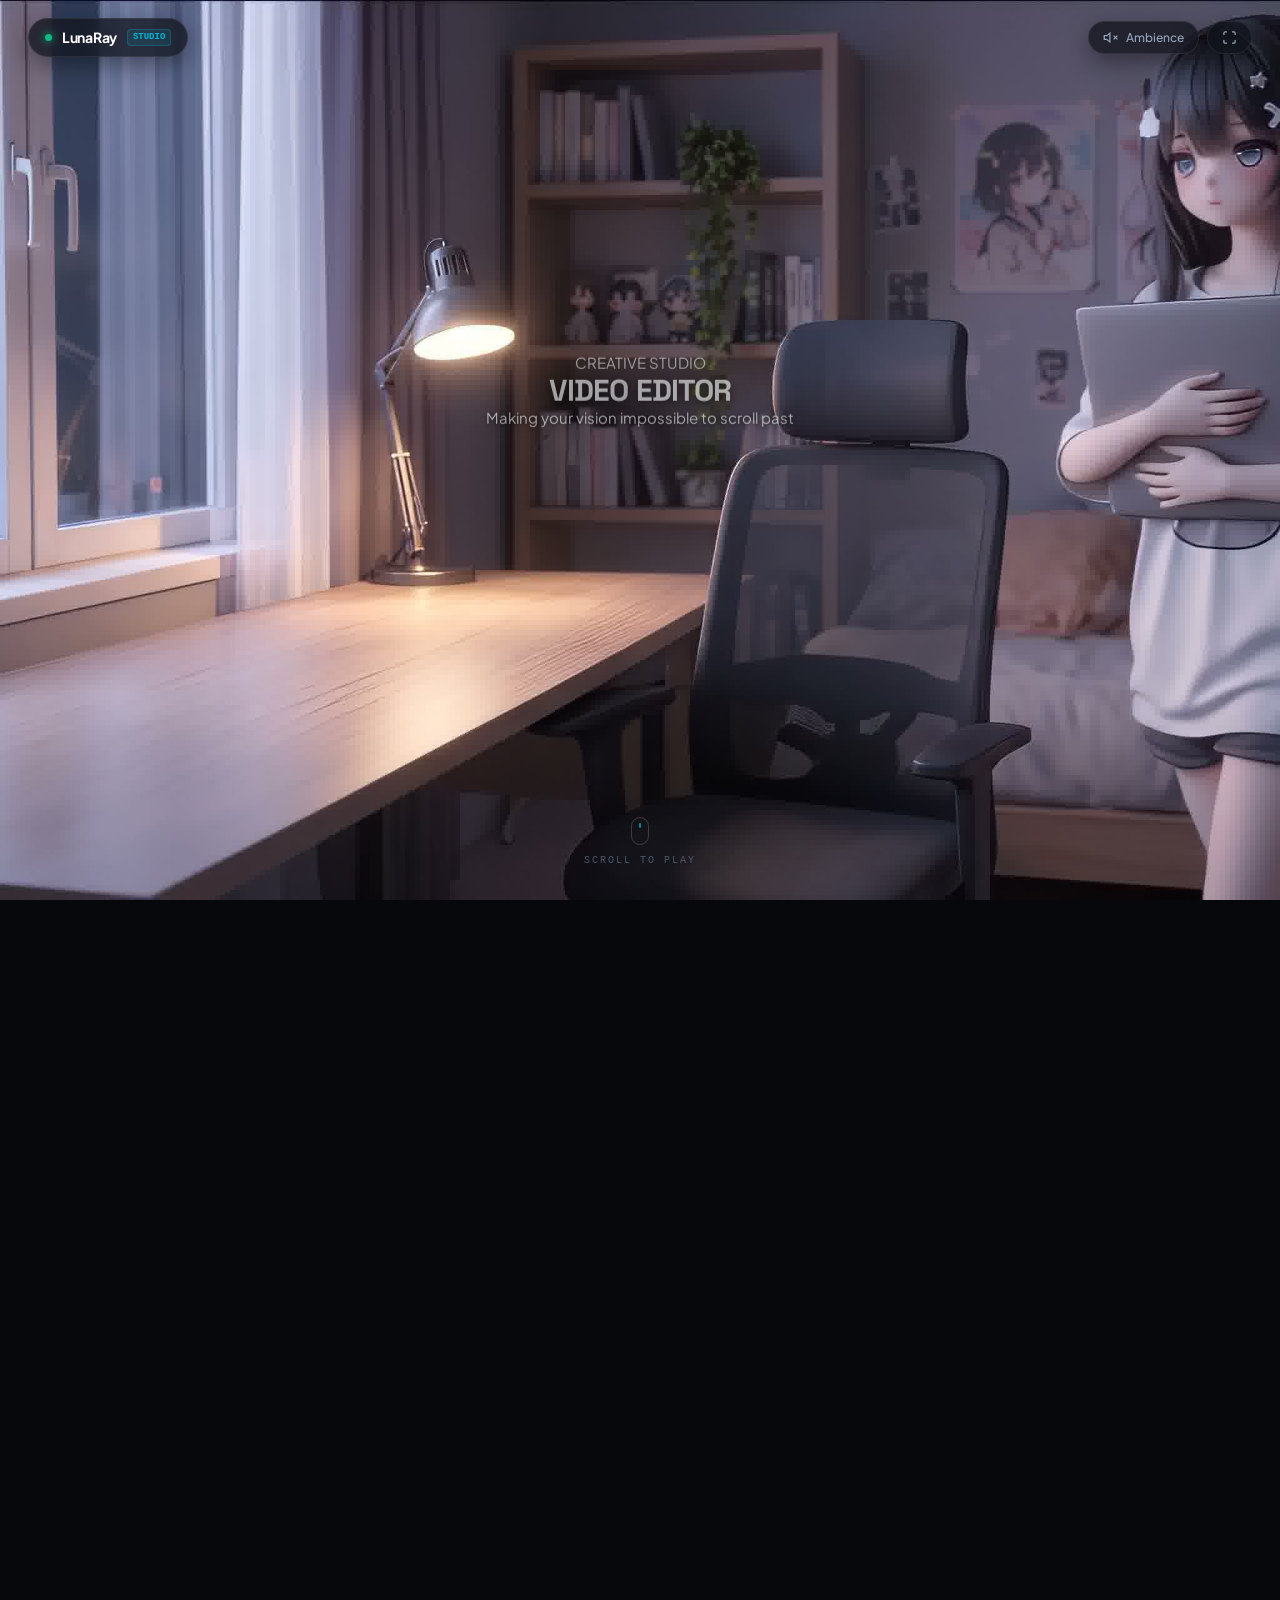
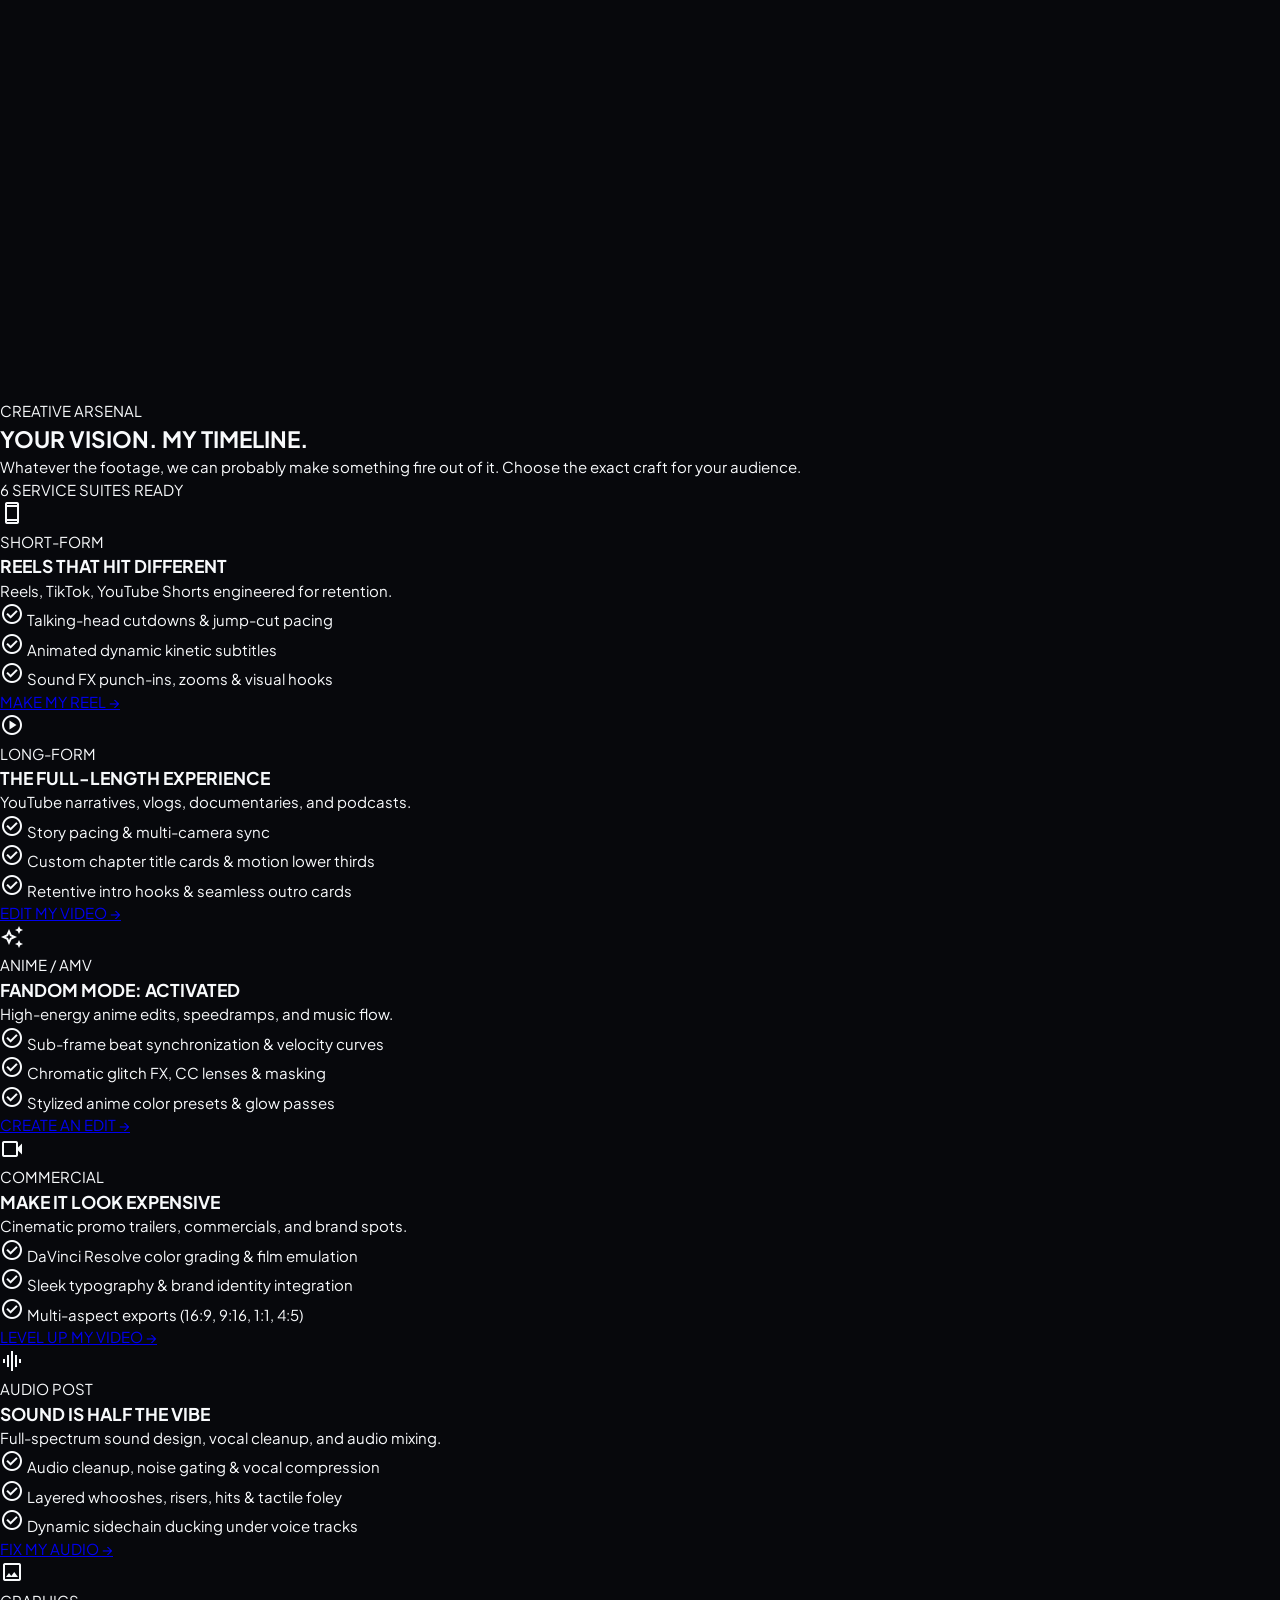
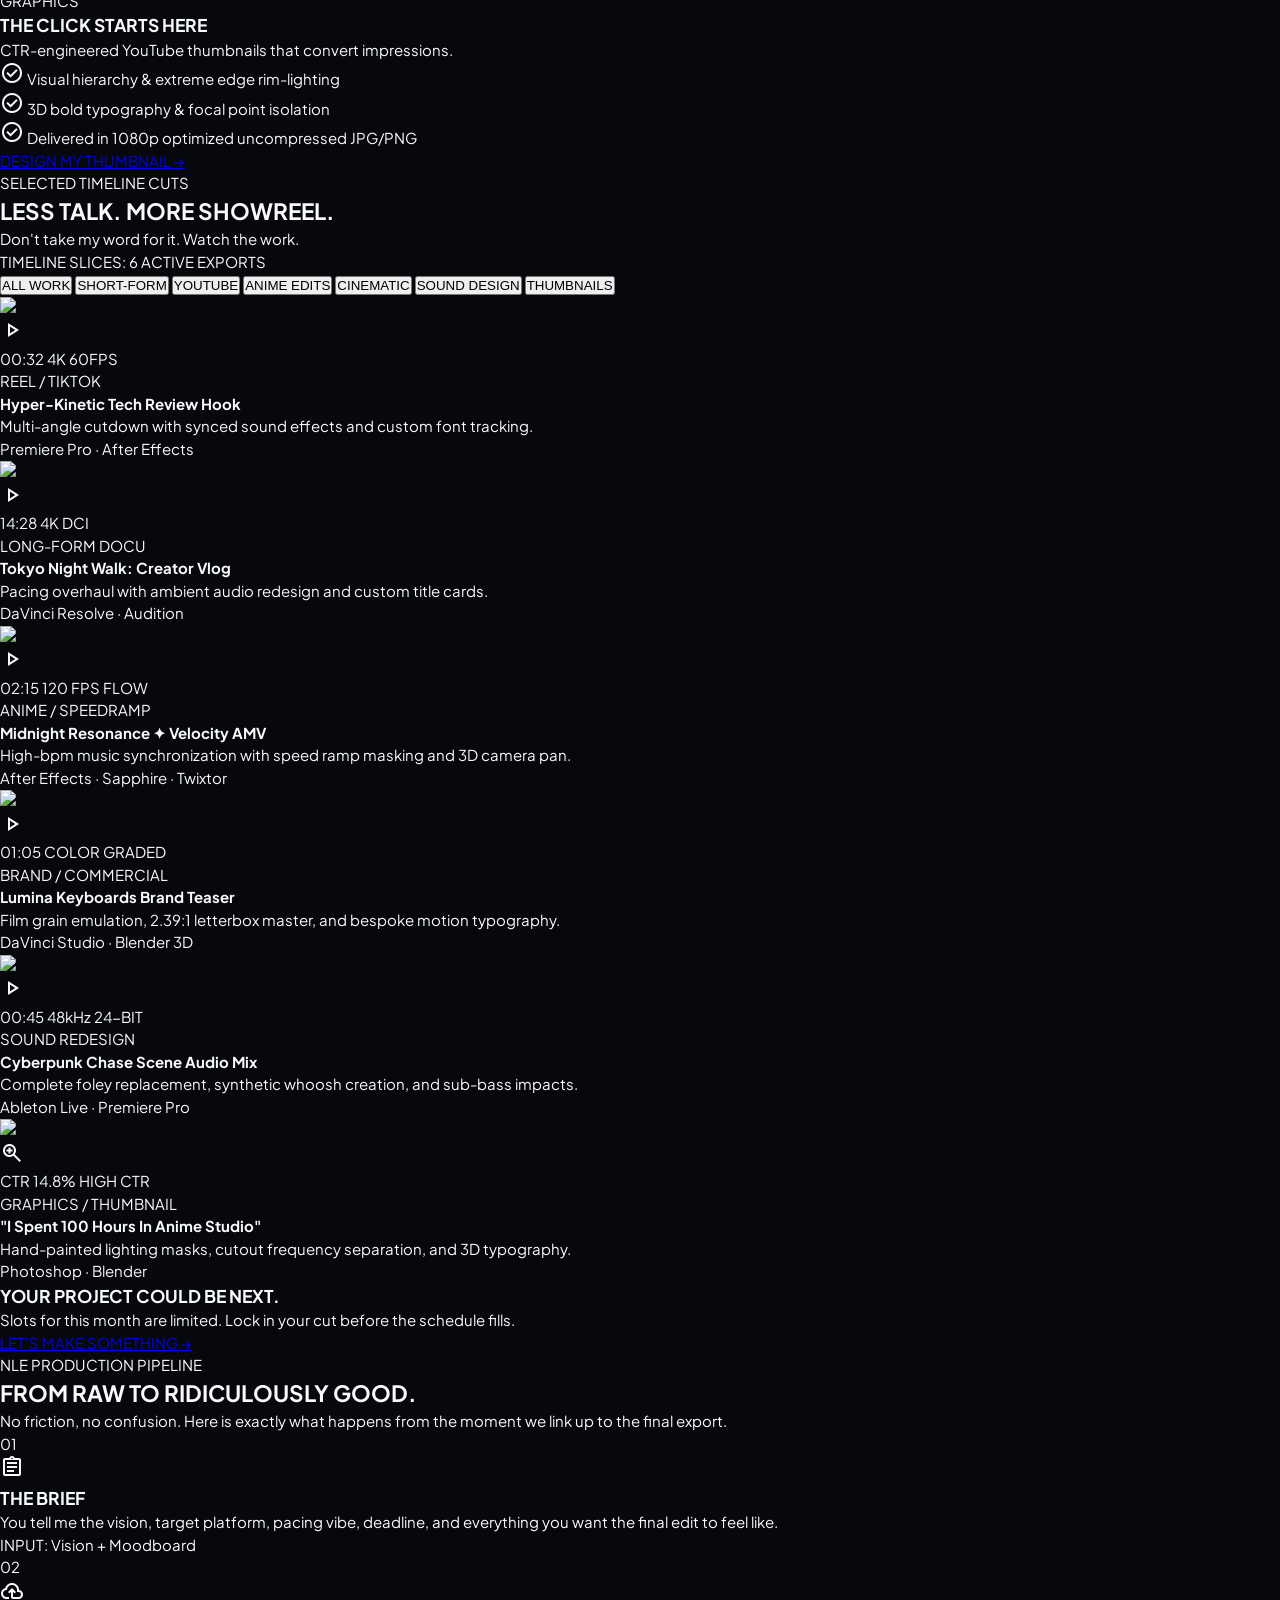
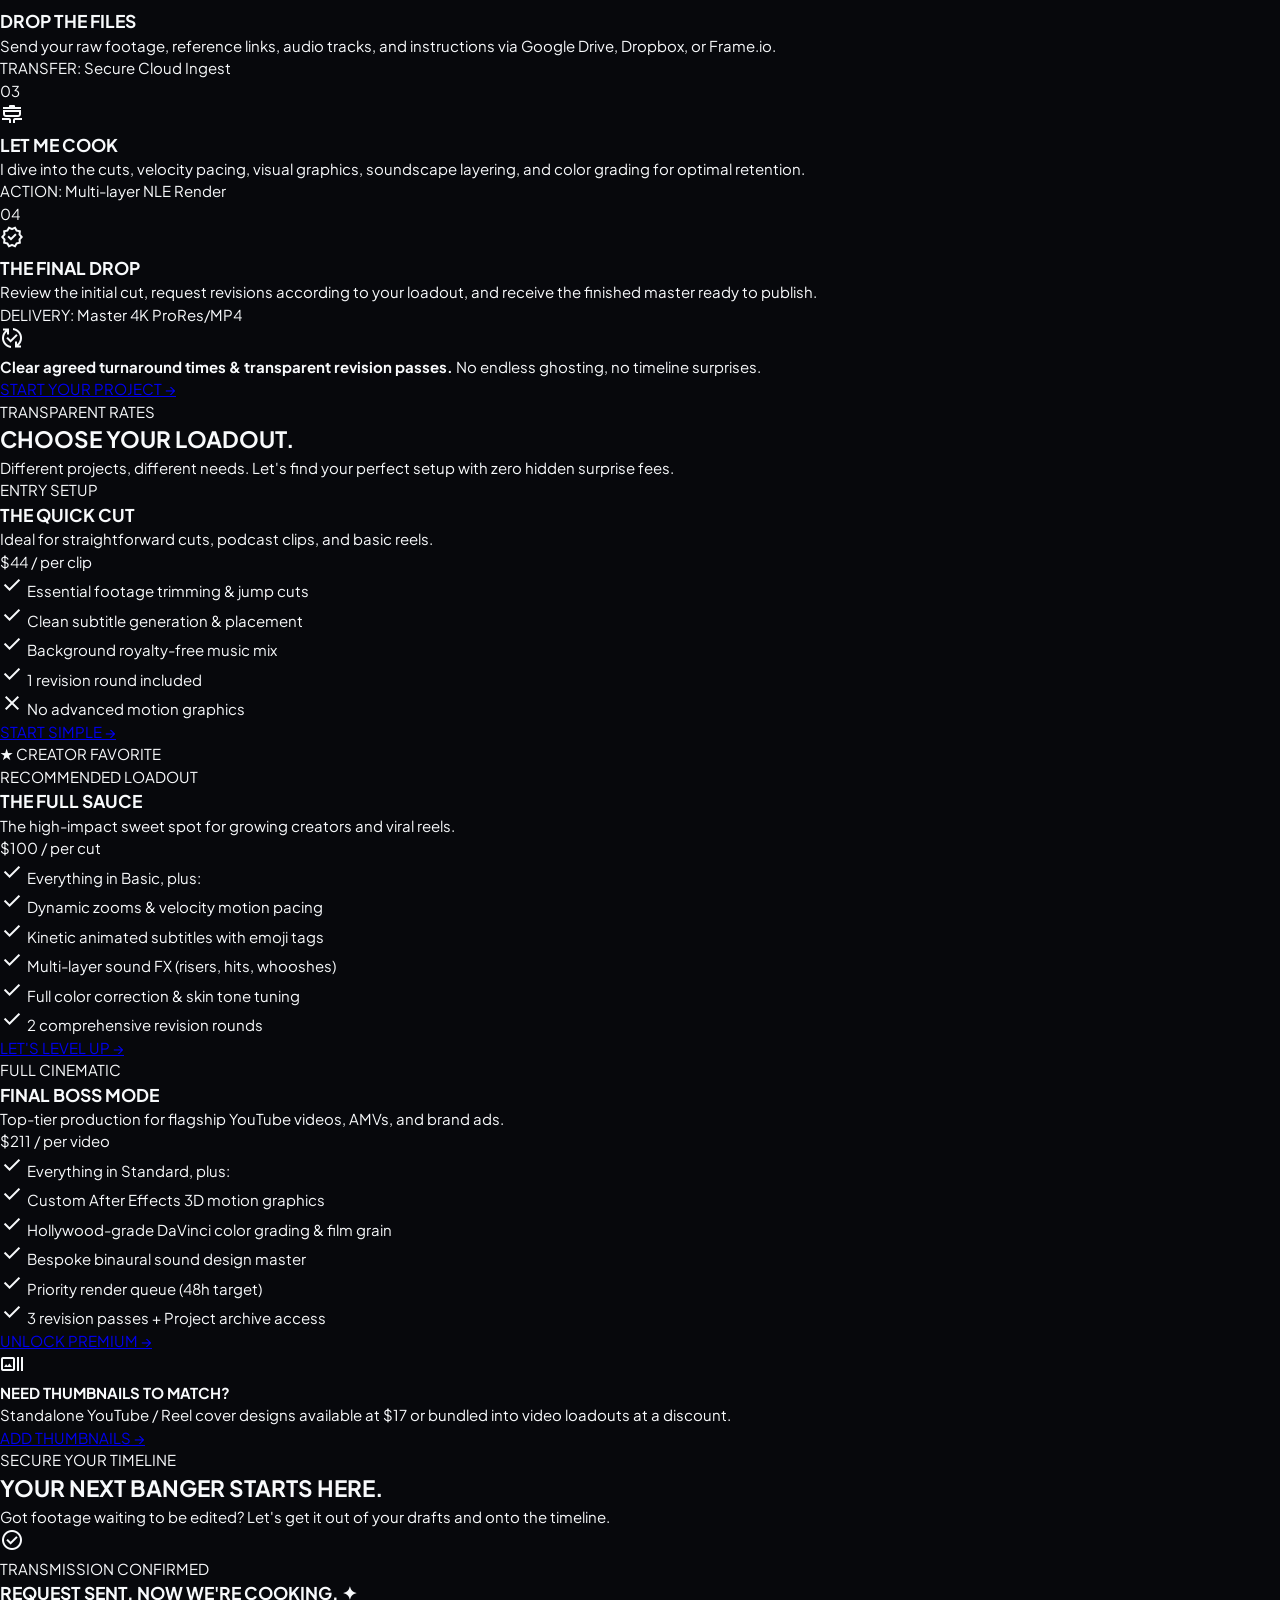
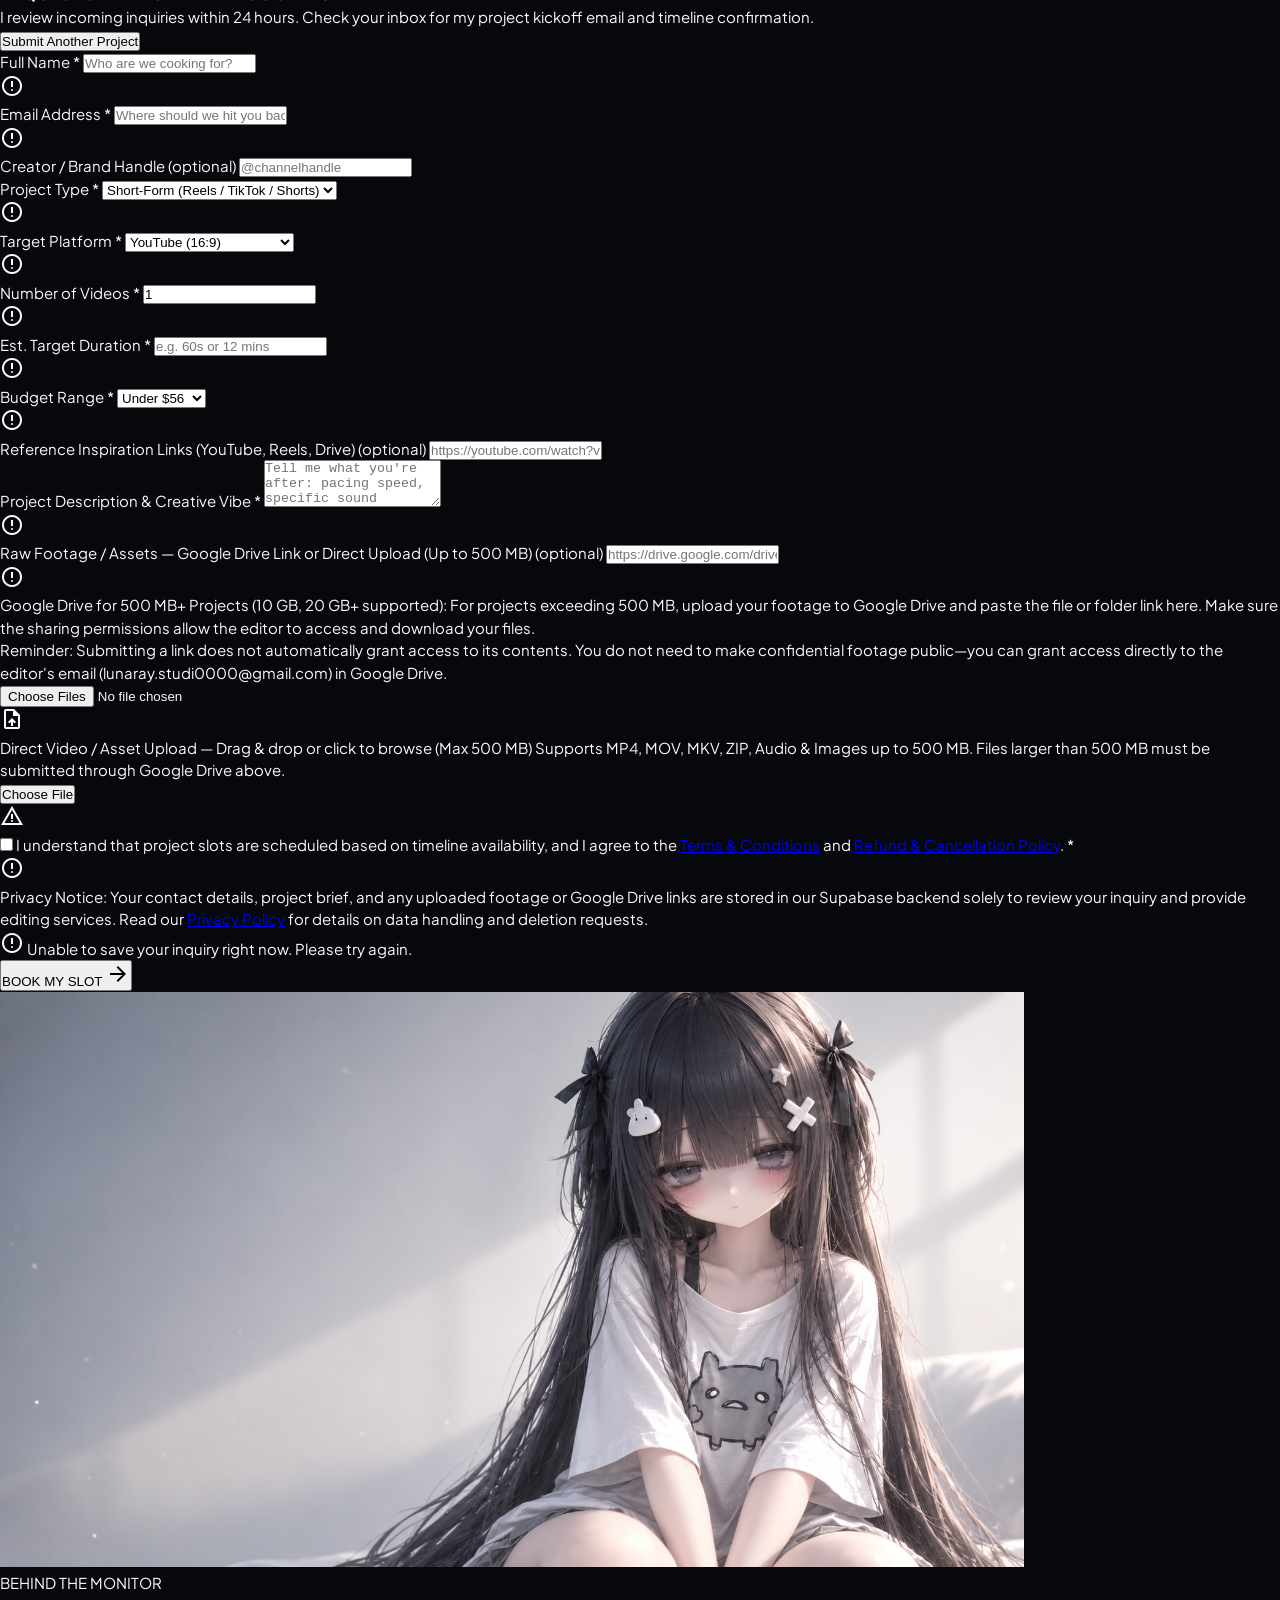
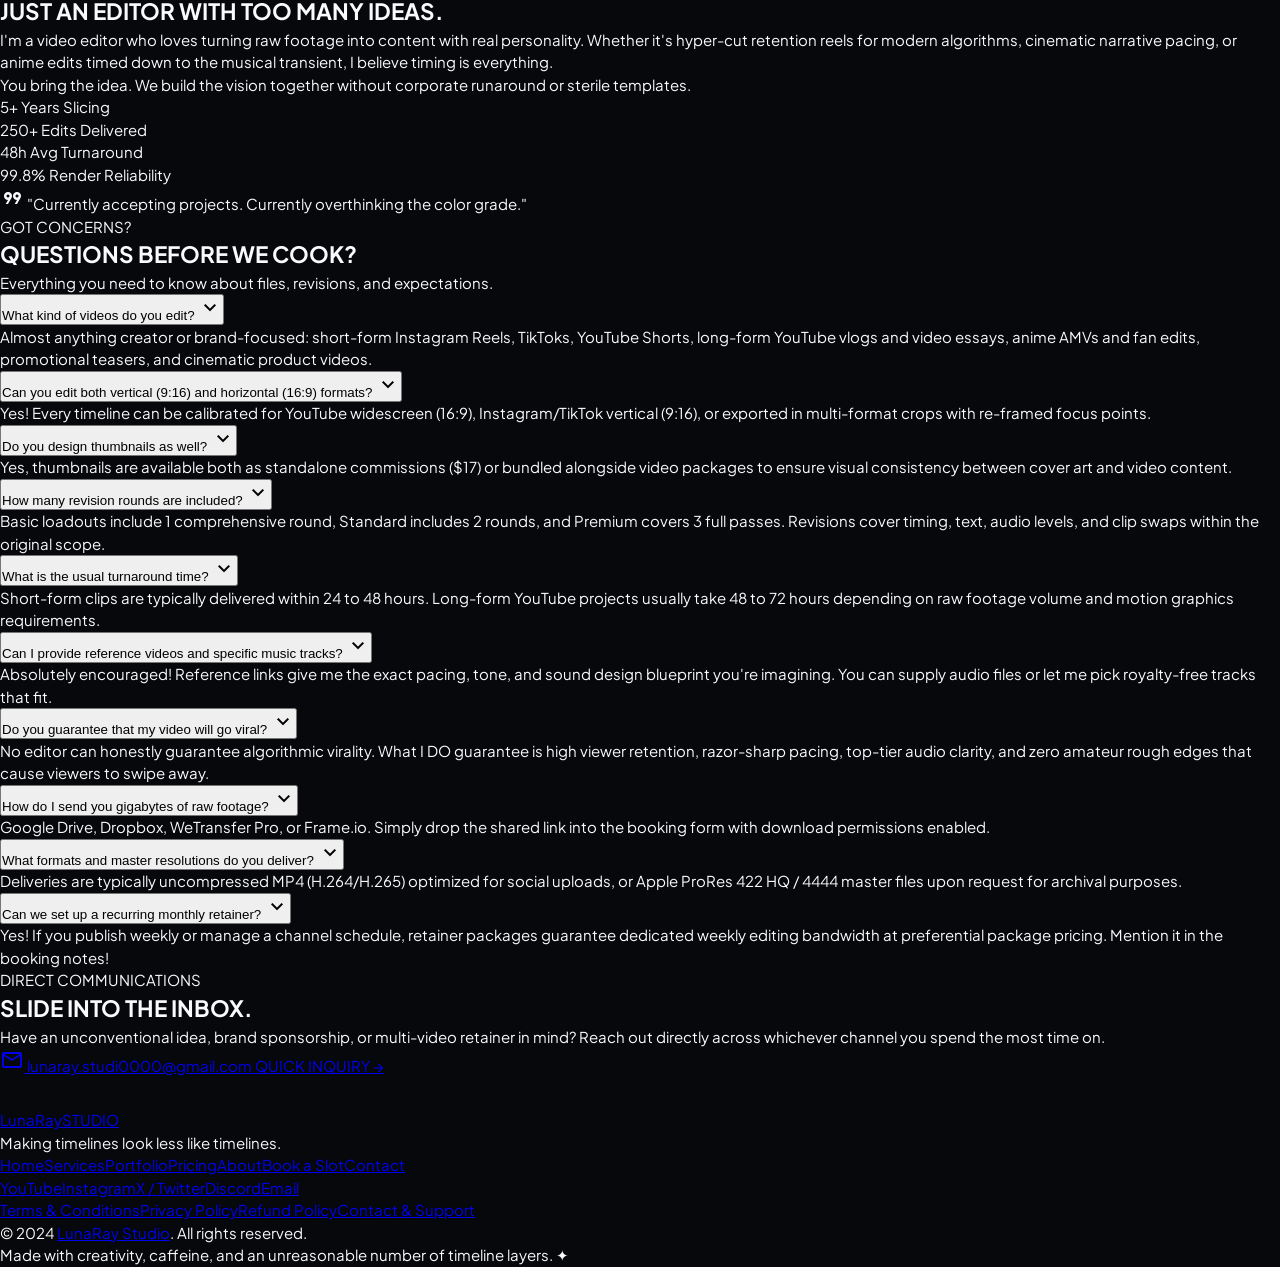
==== commit 84c7b380: "Remove unwanted before/after slider comparison section and generic scroll template metadata" ====
--- a/index.html
+++ b/index.html
@@ -3,7 +3,22 @@
 <head>
   <meta charset="UTF-8">
   <meta name="viewport" content="width=device-width, initial-scale=1.0">
-  <title>LunaRay — Interactive Scroll Animation & Creative Studio</title>
+  <title>LunaRay — Professional Video Editing Studio</title>
+  <meta name="description" content="LunaRay Studio — Premier video editing for YouTube creators, anime/AMV edits, short-form reels, and commercial brands.">
+
+  <!-- Open Graph / WhatsApp / Telegram / Social Previews -->
+  <meta property="og:type" content="website">
+  <meta property="og:url" content="https://lunaray-editor.vercel.app/">
+  <meta property="og:title" content="LunaRay Studio — Professional Video Editing">
+  <meta property="og:description" content="Premier video editing for YouTube creators, anime/AMV edits, short-form reels, and commercial brands.">
+  <meta property="og:image" content="https://lunaray-editor.vercel.app/videos/about-editor.jpg">
+
+  <!-- Twitter Card -->
+  <meta name="twitter:card" content="summary_large_image">
+  <meta name="twitter:url" content="https://lunaray-editor.vercel.app/">
+  <meta name="twitter:title" content="LunaRay Studio — Professional Video Editing">
+  <meta name="twitter:description" content="Premier video editing for YouTube creators, anime/AMV edits, short-form reels, and commercial brands.">
+  <meta name="twitter:image" content="https://lunaray-editor.vercel.app/videos/about-editor.jpg">
   <link rel="icon" href="data:image/svg+xml,<svg xmlns=%22http://www.w3.org/2000/svg%22 viewBox=%220 0 100 100%22><text y=%22.9em%22 font-size=%2290%22>✨</text></svg>">
   <link rel="preconnect" href="https://fonts.googleapis.com">
   <link rel="preconnect" href="https://fonts.gstatic.com" crossorigin>
@@ -435,139 +450,6 @@
       </a>
 </div>
 </section>
-<!-- ==================== BEFORE & AFTER SLIDER ==================== -->
-<section class="w-full px-5 sm:px-8 lg:px-12 py-14 lg:py-20 max-w-7xl mx-auto flex flex-col gap-7 sm:gap-8" id="before-after">
-  <!-- Section Header -->
-  <div class="flex flex-col items-center text-center gap-2.5 max-w-2xl mx-auto">
-    <span class="font-code-timecode text-xs sm:text-[13px] font-semibold text-secondary uppercase tracking-[0.16em]">TIMELINE COMPARISON</span>
-    <h2 class="font-headline-lg text-2xl sm:text-3xl lg:text-[36px] font-bold tracking-tight text-on-surface leading-tight">THE GLOW-UP IS REAL.</h2>
-    <p class="font-body-md text-sm sm:text-[15px] text-on-surface/85 leading-relaxed max-w-xl">
-      Drag the playhead divider below to witness the real-time difference between flat source files and calibrated master delivery.
-    </p>
-  </div>
-
-  <!-- Comparison Mode Tabs -->
-  <div class="flex justify-center w-full">
-    <div class="inline-grid grid-cols-1 sm:grid-cols-2 p-1.5 rounded-2xl bg-[#171720] border border-white/10 shadow-[0_8px_30px_rgba(0,0,0,0.45)] w-full max-w-md sm:max-w-fit gap-1" role="tablist" aria-label="Comparison mode">
-      <button
-        class="px-5 py-2.5 rounded-xl bg-primary text-on-primary font-body-md text-[13px] sm:text-sm font-semibold tracking-wide shadow-[0_2px_12px_rgba(202,190,255,0.35)] transition-all text-center"
-        id="slider-tab-color"
-        onclick="switchSliderMode('color')"
-        type="button"
-      >
-        Log vs. Color Grade &amp; Grain
-      </button>
-      <button
-        class="px-5 py-2.5 rounded-xl text-on-surface/80 hover:text-on-surface hover:bg-white/[0.04] font-body-md text-[13px] sm:text-sm font-medium tracking-wide transition-all text-center"
-        id="slider-tab-subtitles"
-        onclick="switchSliderMode('subtitles')"
-        type="button"
-      >
-        Raw Cut vs. Kinetic Motion
-      </button>
-    </div>
-  </div>
-
-  <!-- Interactive 16:9 Comparison Stage -->
-  <div class="relative w-full max-w-5xl mx-auto aspect-video rounded-2xl overflow-hidden select-none bg-[#0d0d15] border border-white/[0.12] shadow-[0_24px_60px_-15px_rgba(0,0,0,0.85),0_0_40px_rgba(169,155,239,0.08)] group">
-    <!-- After Image (Full 16:9 Base Layer) -->
-    <div class="absolute inset-0 w-full h-full">
-      <img
-        alt="Finished 4K cinematic video frame in vivid deep contrast, glowing lavender neon hues, film grain, and crisp saturation."
-        class="w-full h-full object-cover block"
-        data-alt="Finished 4K cinematic video frame in vivid deep contrast, glowing lavender neon hues, film grain, and crisp saturation."
-        decoding="async"
-        draggable="false"
-        id="slider-after-img"
-        src="videos/compare-grade-after.jpg"
-      />
-    </div>
-
-    <!-- Before Image (Full 16:9 Layer Clipped via clip-path to prevent any stretching) -->
-    <div
-      class="absolute inset-0 w-full h-full overflow-hidden will-change-[clip-path]"
-      id="slider-clipped-layer"
-      style="clip-path: inset(0 50% 0 0); -webkit-clip-path: inset(0 50% 0 0);"
-    >
-      <img
-        alt="Unedited flat desaturated logarithmic raw camera footage with washed out shadows and no color correction."
-        class="w-full h-full object-cover block"
-        data-alt="Unedited flat desaturated logarithmic raw camera footage with washed out shadows and no color correction."
-        decoding="async"
-        draggable="false"
-        id="slider-before-img"
-        src="videos/compare-log-before.jpg"
-      />
-    </div>
-
-    <!-- Top Corner Status Badges (Non-clipped overlay for crisp readability) -->
-    <div class="absolute top-2.5 left-2.5 sm:top-4 sm:left-4 z-10 pointer-events-none px-2.5 py-1 sm:px-3.5 sm:py-2 rounded-lg sm:rounded-xl bg-[#0d0d15]/90 backdrop-blur-md border border-white/15 text-secondary font-code-timecode text-[10px] sm:text-xs font-semibold tracking-wide sm:tracking-wider flex items-center gap-1.5 sm:gap-2 shadow-lg transition-opacity duration-150" id="slider-before-badge">
-      <span class="w-1.5 h-1.5 sm:w-2 sm:h-2 rounded-full bg-secondary shadow-[0_0_8px_rgba(238,183,206,0.8)] shrink-0"></span>
-      <span id="slider-before-label">RAW LOG FOOTAGE</span>
-    </div>
-
-    <div class="absolute top-2.5 right-2.5 sm:top-4 sm:right-4 z-10 pointer-events-none px-2.5 py-1 sm:px-3.5 sm:py-2 rounded-lg sm:rounded-xl bg-[#0d0d15]/90 backdrop-blur-md border border-white/15 text-primary font-code-timecode text-[10px] sm:text-xs font-semibold tracking-wide sm:tracking-wider flex items-center gap-1.5 sm:gap-2 shadow-lg transition-opacity duration-150" id="slider-after-badge">
-      <span class="w-1.5 h-1.5 sm:w-2 sm:h-2 rounded-full bg-primary shadow-[0_0_8px_rgba(202,190,255,0.8)] shrink-0"></span>
-      <span id="slider-after-label">GRADED &amp; POLISHED 4K MASTER</span>
-    </div>
-
-    <!-- Draggable Playhead Split Bar -->
-    <div
-      class="absolute top-0 bottom-0 w-[2px] -translate-x-1/2 bg-primary pointer-events-none z-10 flex items-center justify-center shadow-[0_0_20px_rgba(202,190,255,0.95)]"
-      id="slider-handle"
-      style="left: 50%;"
-    >
-      <div class="w-10 h-10 sm:w-11 sm:h-11 rounded-full bg-primary text-on-primary border-2 border-[#0d0d15] flex items-center justify-center shadow-[0_4px_20px_rgba(0,0,0,0.65),0_0_20px_rgba(202,190,255,0.6)] group-hover:scale-105 group-active:scale-95 transition-transform">
-        <span class="material-symbols-outlined text-[20px] rotate-90 select-none">unfold_more</span>
-      </div>
-    </div>
-
-    <!-- Range Input for Touch/Mouse/Keyboard Interaction -->
-    <input
-      aria-label="Compare raw vs polished edit"
-      class="absolute inset-0 w-full h-full opacity-0 cursor-ew-resize z-20 m-0"
-      id="slider-range-input"
-      max="100"
-      min="0"
-      step="0.5"
-      type="range"
-      value="50"
-    />
-  </div>
-
-  <!-- Comparative Value Breakdown (Aligned to same max-w-5xl grid) -->
-  <div class="grid grid-cols-1 md:grid-cols-3 gap-4 sm:gap-5 max-w-5xl mx-auto w-full">
-    <div class="p-5 sm:p-6 rounded-2xl bg-[#181822] border border-white/[0.08] hover:border-primary/30 shadow-[0_10px_30px_-10px_rgba(0,0,0,0.5)] flex flex-col gap-2 transition-all">
-      <div class="flex items-center gap-2">
-        <span class="w-1.5 h-1.5 rounded-full bg-primary shrink-0"></span>
-        <span class="font-code-timecode text-xs sm:text-[13px] font-semibold text-primary uppercase tracking-wider">01 / Dynamic Color</span>
-      </div>
-      <p class="font-body-md text-[13.5px] sm:text-sm text-on-surface/85 leading-relaxed">
-        Log sensor curve transformed into deep shadow contrast with calibrated highlight roll-off and natural skin tones.
-      </p>
-    </div>
-
-    <div class="p-5 sm:p-6 rounded-2xl bg-[#181822] border border-white/[0.08] hover:border-secondary/30 shadow-[0_10px_30px_-10px_rgba(0,0,0,0.5)] flex flex-col gap-2 transition-all">
-      <div class="flex items-center gap-2">
-        <span class="w-1.5 h-1.5 rounded-full bg-secondary shrink-0"></span>
-        <span class="font-code-timecode text-xs sm:text-[13px] font-semibold text-secondary uppercase tracking-wider">02 / Auditory Space</span>
-      </div>
-      <p class="font-body-md text-[13.5px] sm:text-sm text-on-surface/85 leading-relaxed">
-        Flat camera mic replaced with spatial stereo sound FX, impact risers, and studio-grade vocal EQ.
-      </p>
-    </div>
-
-    <div class="p-5 sm:p-6 rounded-2xl bg-[#181822] border border-white/[0.08] hover:border-tertiary/30 shadow-[0_10px_30px_-10px_rgba(0,0,0,0.5)] flex flex-col gap-2 transition-all">
-      <div class="flex items-center gap-2">
-        <span class="w-1.5 h-1.5 rounded-full bg-tertiary shrink-0"></span>
-        <span class="font-code-timecode text-xs sm:text-[13px] font-semibold text-tertiary uppercase tracking-wider">03 / Attention Velocity</span>
-      </div>
-      <p class="font-body-md text-[13.5px] sm:text-sm text-on-surface/85 leading-relaxed">
-        Dead space trimmed down to milliseconds, keeping viewer eyes locked to the center frame from hook to outro.
-      </p>
-    </div>
-  </div>
-</section>
 <!-- ==================== THE WORKFLOW SECTION ==================== -->
 <section class="w-full px-6 lg:px-12 py-16 lg:py-24 max-w-7xl mx-auto flex flex-col gap-12" id="workflow">
 <div class="flex flex-col items-center text-center gap-2 max-w-xl mx-auto">
@@ -1187,77 +1069,6 @@
       });
     });
   });
-
-  // 2. Interactive Before/After Split Slider
-  const rangeInput = document.getElementById('slider-range-input');
-  const clippedLayer = document.getElementById('slider-clipped-layer');
-  const sliderHandle = document.getElementById('slider-handle');
-  const beforeBadge = document.getElementById('slider-before-badge');
-  const afterBadge = document.getElementById('slider-after-badge');
-
-  function updateSliderPosition(val) {
-    const pct = Math.max(0, Math.min(100, parseFloat(val)));
-    const rightInset = 100 - pct;
-    if (clippedLayer) {
-      clippedLayer.style.clipPath = `inset(0 ${rightInset}% 0 0)`;
-      clippedLayer.style.webkitClipPath = `inset(0 ${rightInset}% 0 0)`;
-    }
-    if (sliderHandle) {
-      sliderHandle.style.left = `${pct}%`;
-    }
-    if (beforeBadge) {
-      beforeBadge.style.opacity = pct < 18 ? '0' : '1';
-    }
-    if (afterBadge) {
-      afterBadge.style.opacity = pct > 82 ? '0' : '1';
-    }
-  }
-
-  if (rangeInput) {
-    rangeInput.addEventListener('input', (e) => {
-      updateSliderPosition(e.target.value);
-    });
-  }
-
-  function switchSliderMode(mode) {
-    const tabColor = document.getElementById('slider-tab-color');
-    const tabSubtitles = document.getElementById('slider-tab-subtitles');
-    const beforeImg = document.getElementById('slider-before-img');
-    const afterImg = document.getElementById('slider-after-img');
-    const beforeLabel = document.getElementById('slider-before-label');
-    const afterLabel = document.getElementById('slider-after-label');
-
-    const activeClass = "px-5 py-2.5 rounded-xl bg-primary text-on-primary font-body-md text-[13px] sm:text-sm font-semibold tracking-wide shadow-[0_2px_12px_rgba(202,190,255,0.35)] transition-all text-center";
-    const inactiveClass = "px-5 py-2.5 rounded-xl text-on-surface/80 hover:text-on-surface hover:bg-white/[0.04] font-body-md text-[13px] sm:text-sm font-medium tracking-wide transition-all text-center";
-
-    if (mode === 'color') {
-      if (tabColor) tabColor.className = activeClass;
-      if (tabSubtitles) tabSubtitles.className = inactiveClass;
-      if (beforeImg) {
-        beforeImg.src = "videos/compare-log-before.jpg";
-        beforeImg.setAttribute('data-alt', "Unedited flat desaturated logarithmic raw camera footage with washed out shadows and no color correction.");
-      }
-      if (afterImg) {
-        afterImg.src = "videos/compare-grade-after.jpg";
-        afterImg.setAttribute('data-alt', "Finished 4K cinematic video frame in vivid deep contrast, glowing lavender neon hues, film grain, and crisp saturation.");
-      }
-      if (beforeLabel) beforeLabel.textContent = "RAW LOG FOOTAGE";
-      if (afterLabel) afterLabel.textContent = "GRADED & POLISHED 4K MASTER";
-    } else {
-      if (tabSubtitles) tabSubtitles.className = activeClass;
-      if (tabColor) tabColor.className = inactiveClass;
-      if (beforeImg) {
-        beforeImg.src = "videos/compare-rawcut-before.jpg";
-        beforeImg.setAttribute('data-alt', "Static rough cut timeline frame without motion graphics, subtitles, or dynamic zooms.");
-      }
-      if (afterImg) {
-        afterImg.src = "videos/compare-kinetic-after.jpg";
-        afterImg.setAttribute('data-alt', "Polished timeline frame with kinetic animated subtitle typography, motion trails, sound wave accents, and zoom focus.");
-      }
-      if (beforeLabel) beforeLabel.textContent = "UNEDITED RAW CUT";
-      if (afterLabel) afterLabel.textContent = "KINETIC MOTION MASTER";
-    }
-  }
 
   // 3. FAQ Accordion Toggle
   function toggleFaq(btn) {
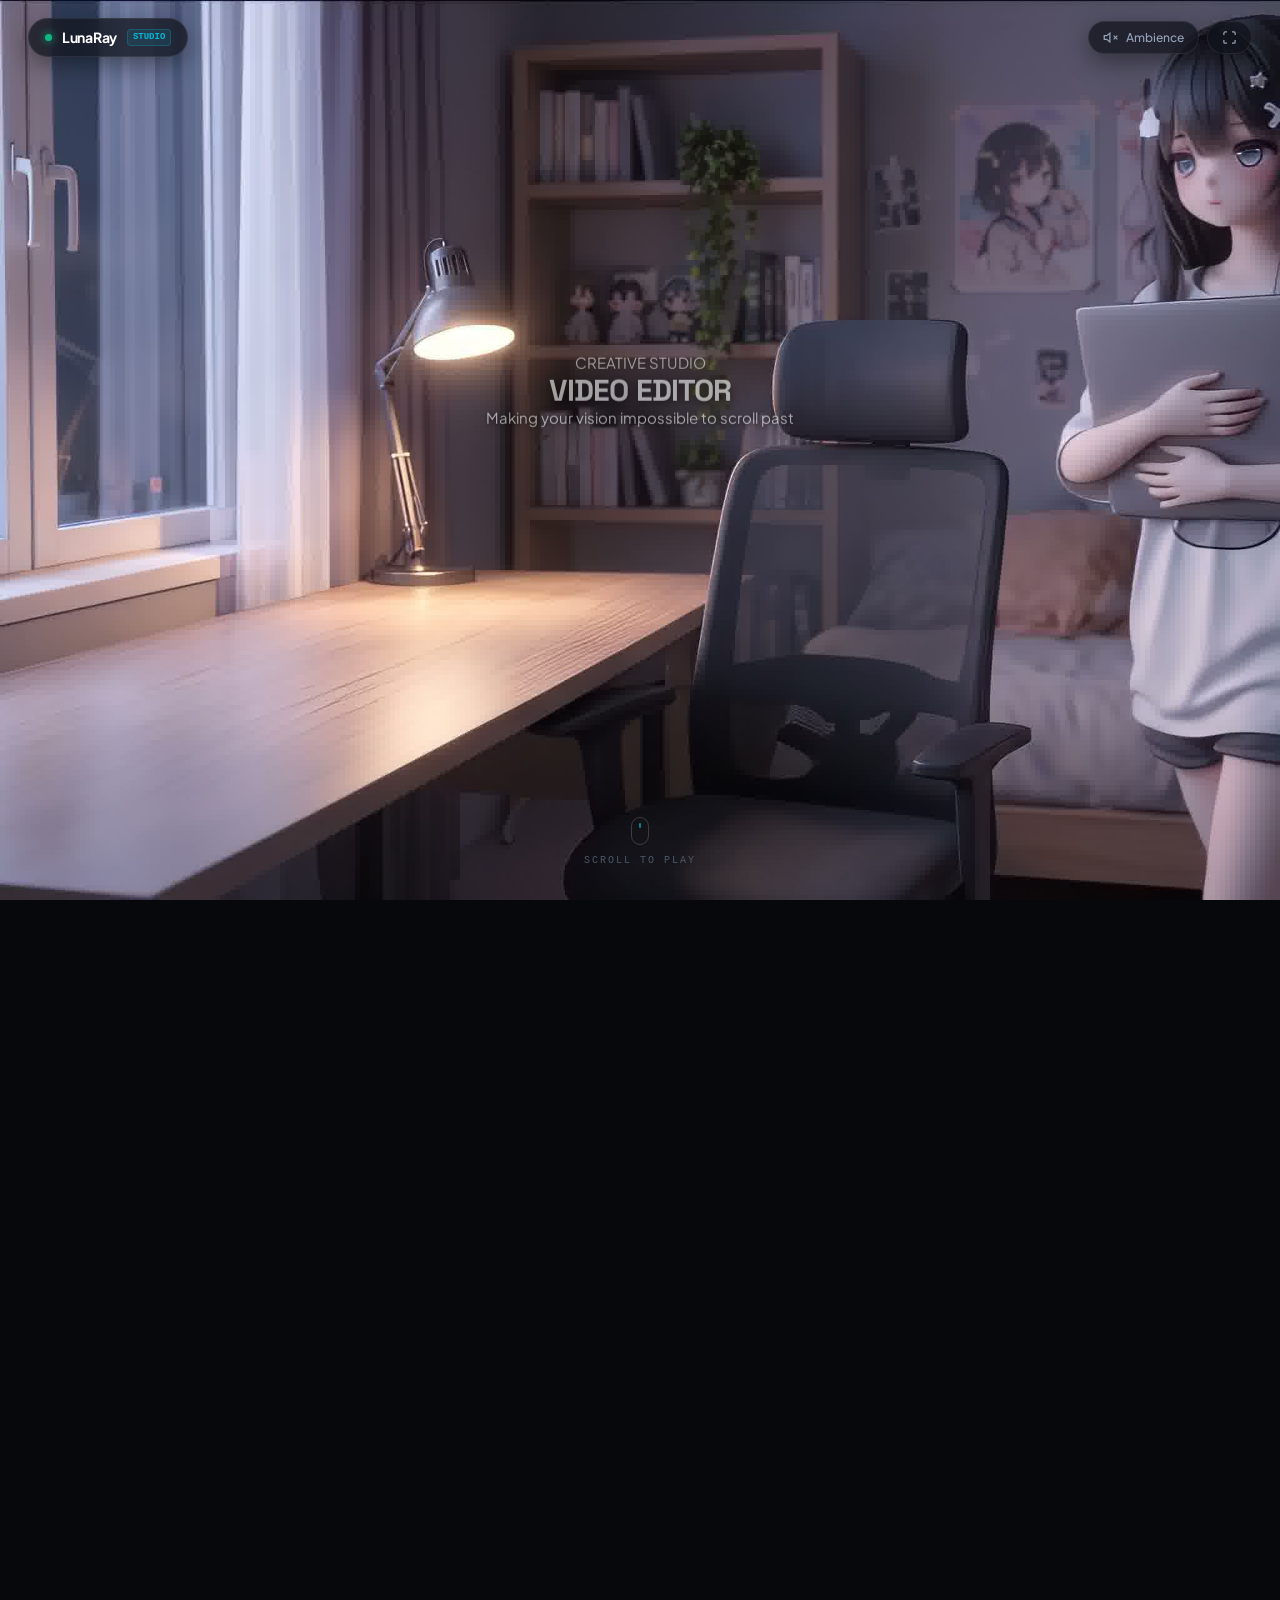
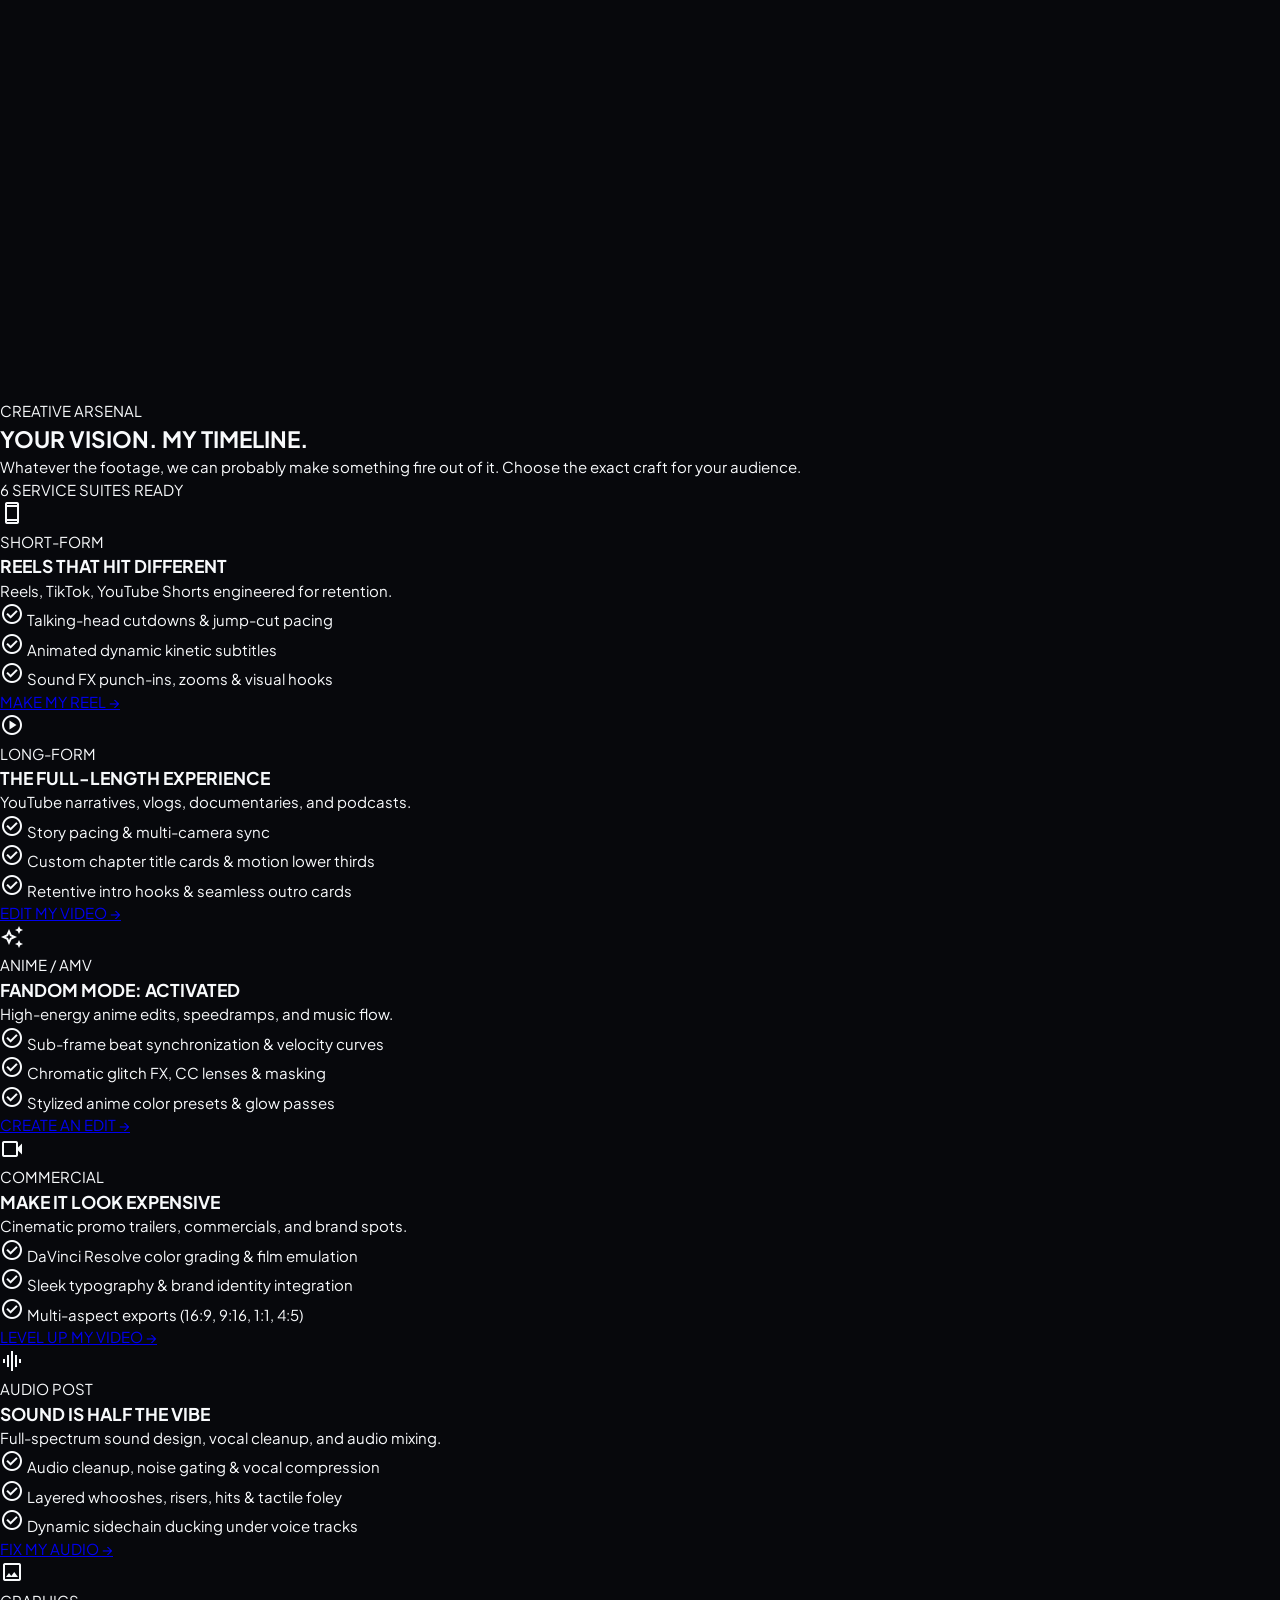
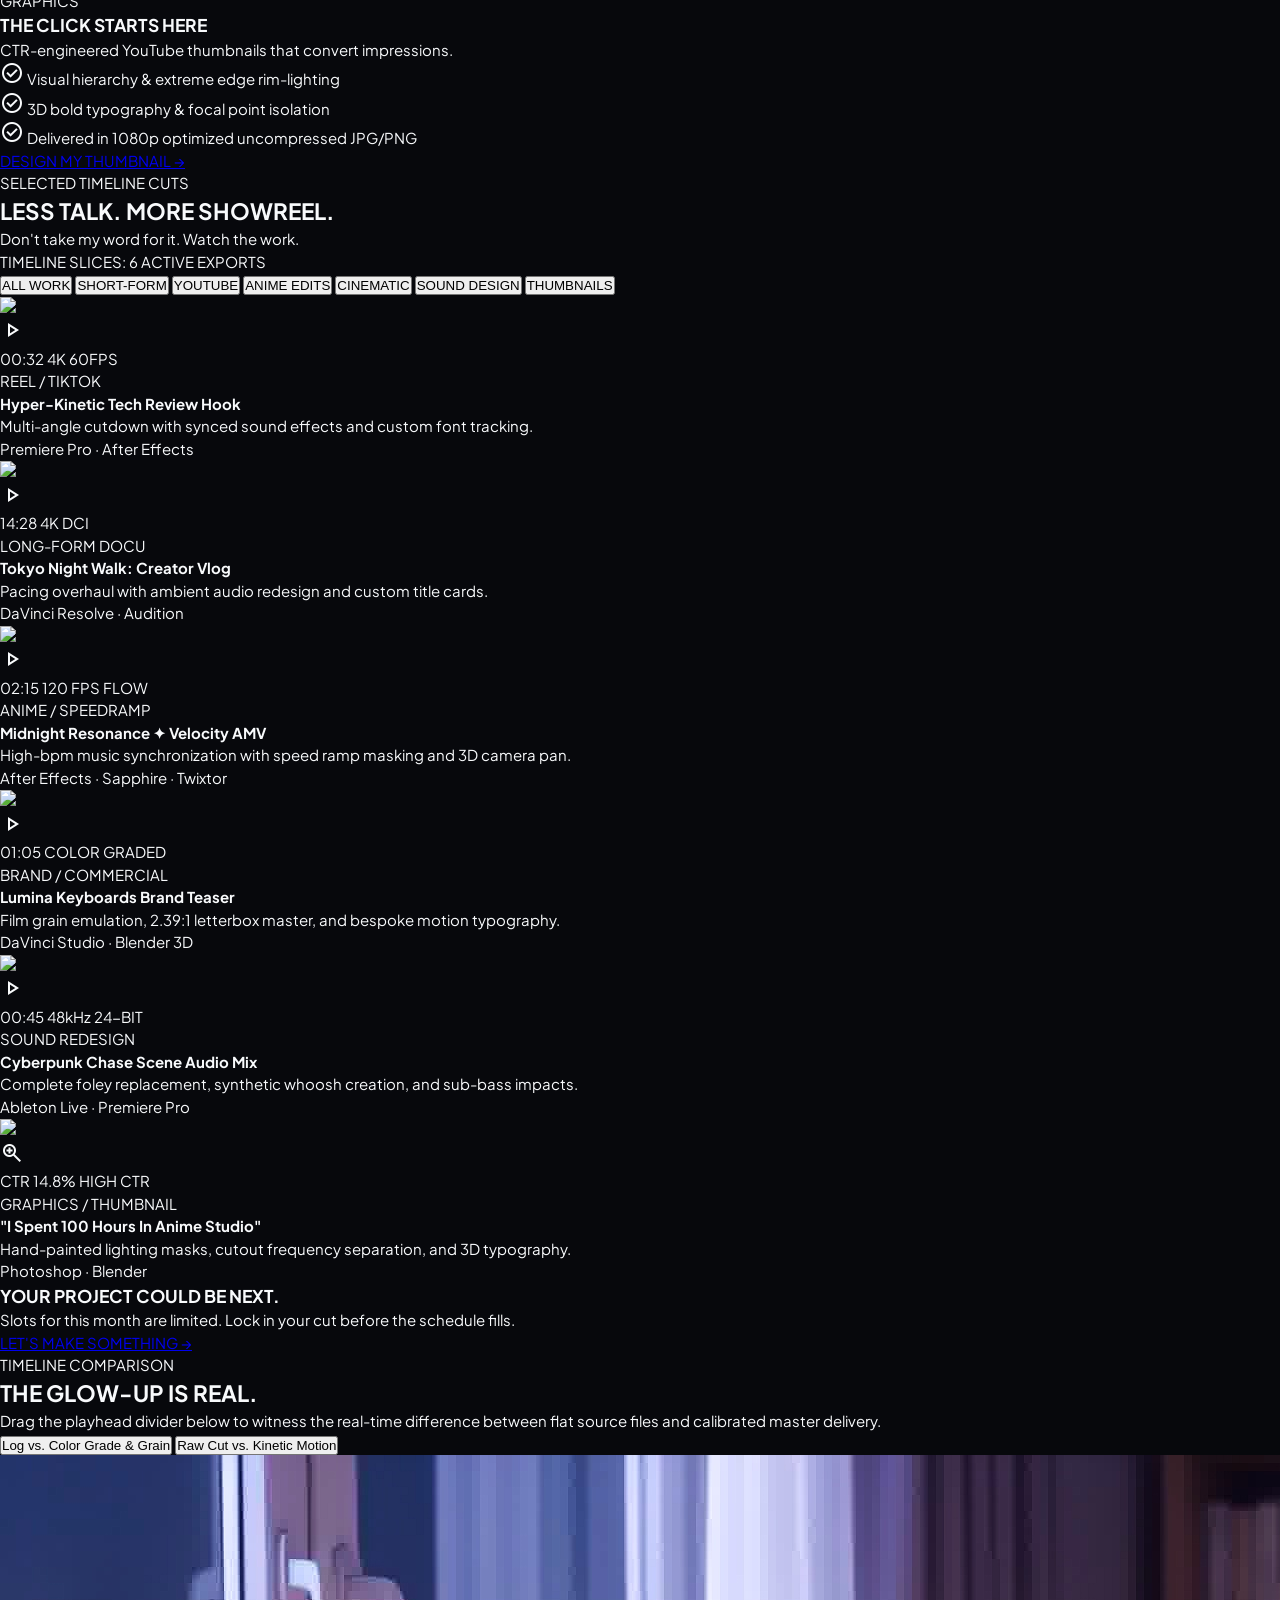
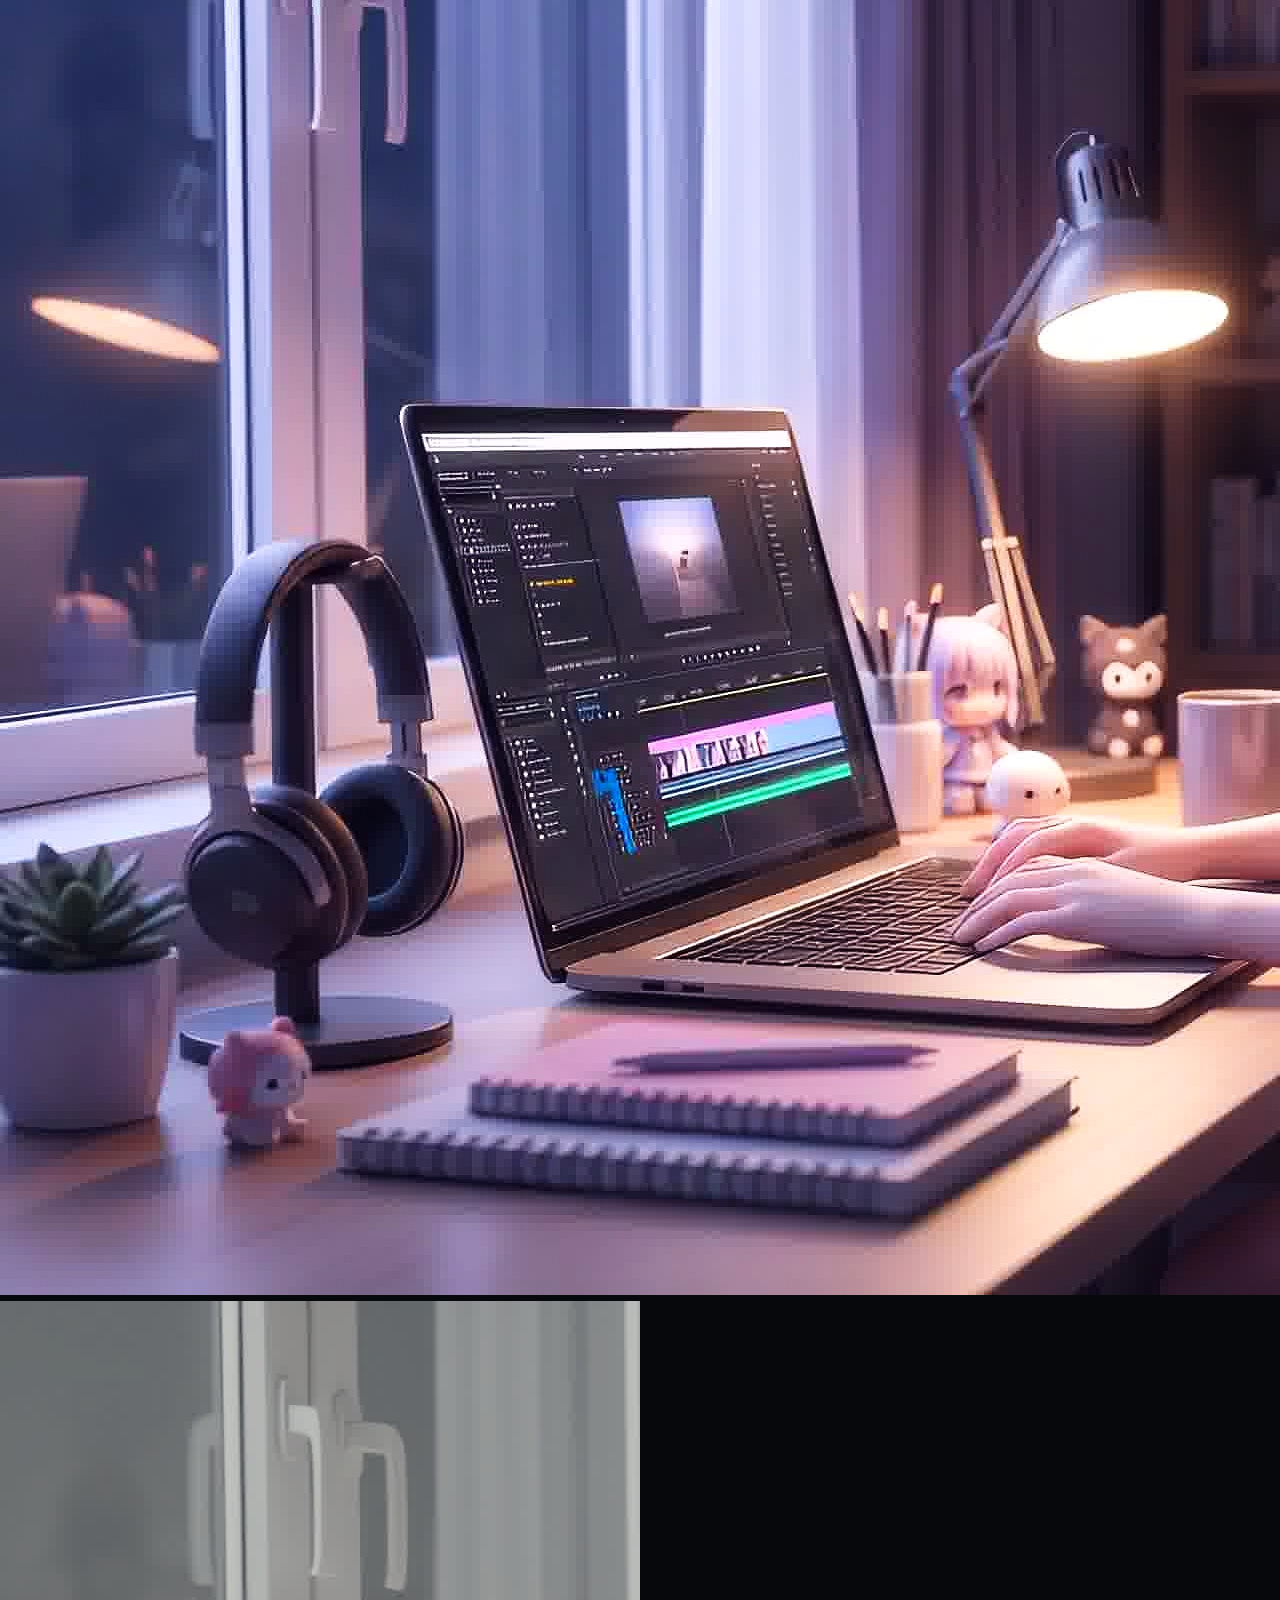
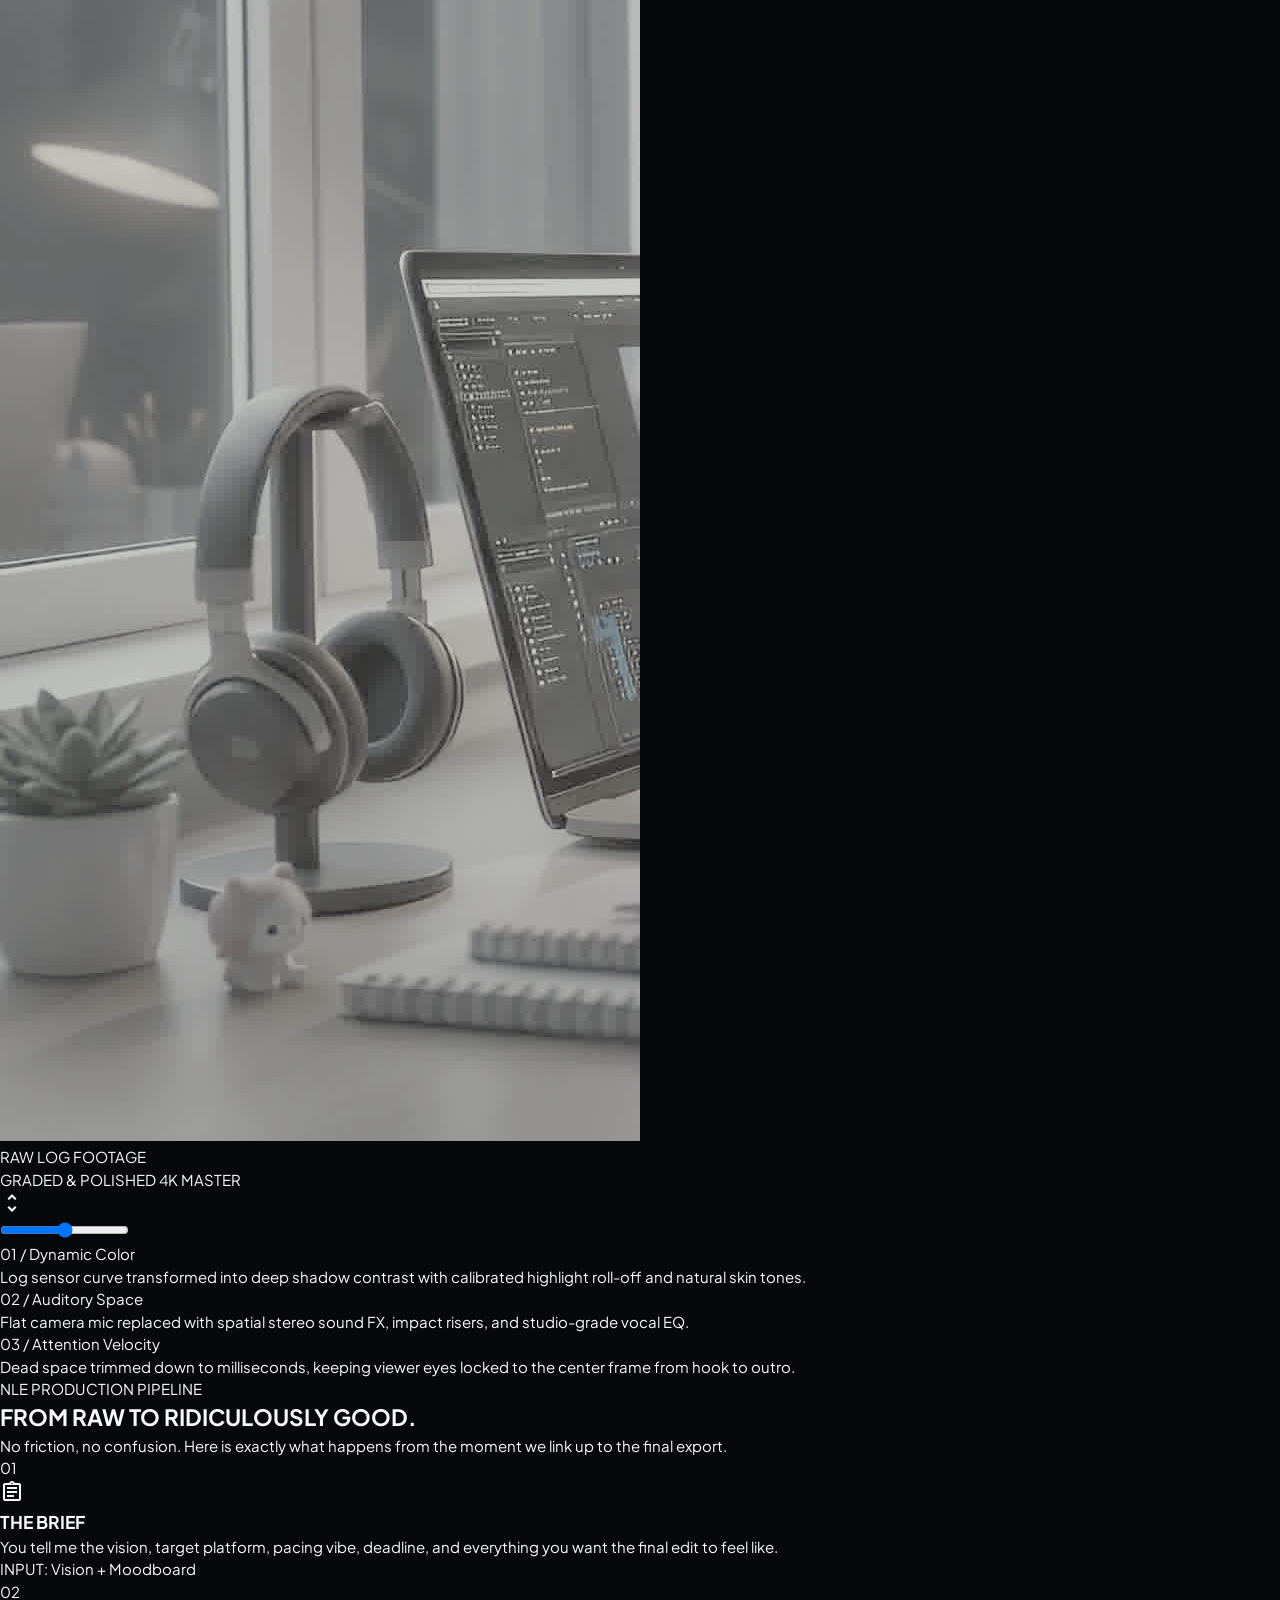
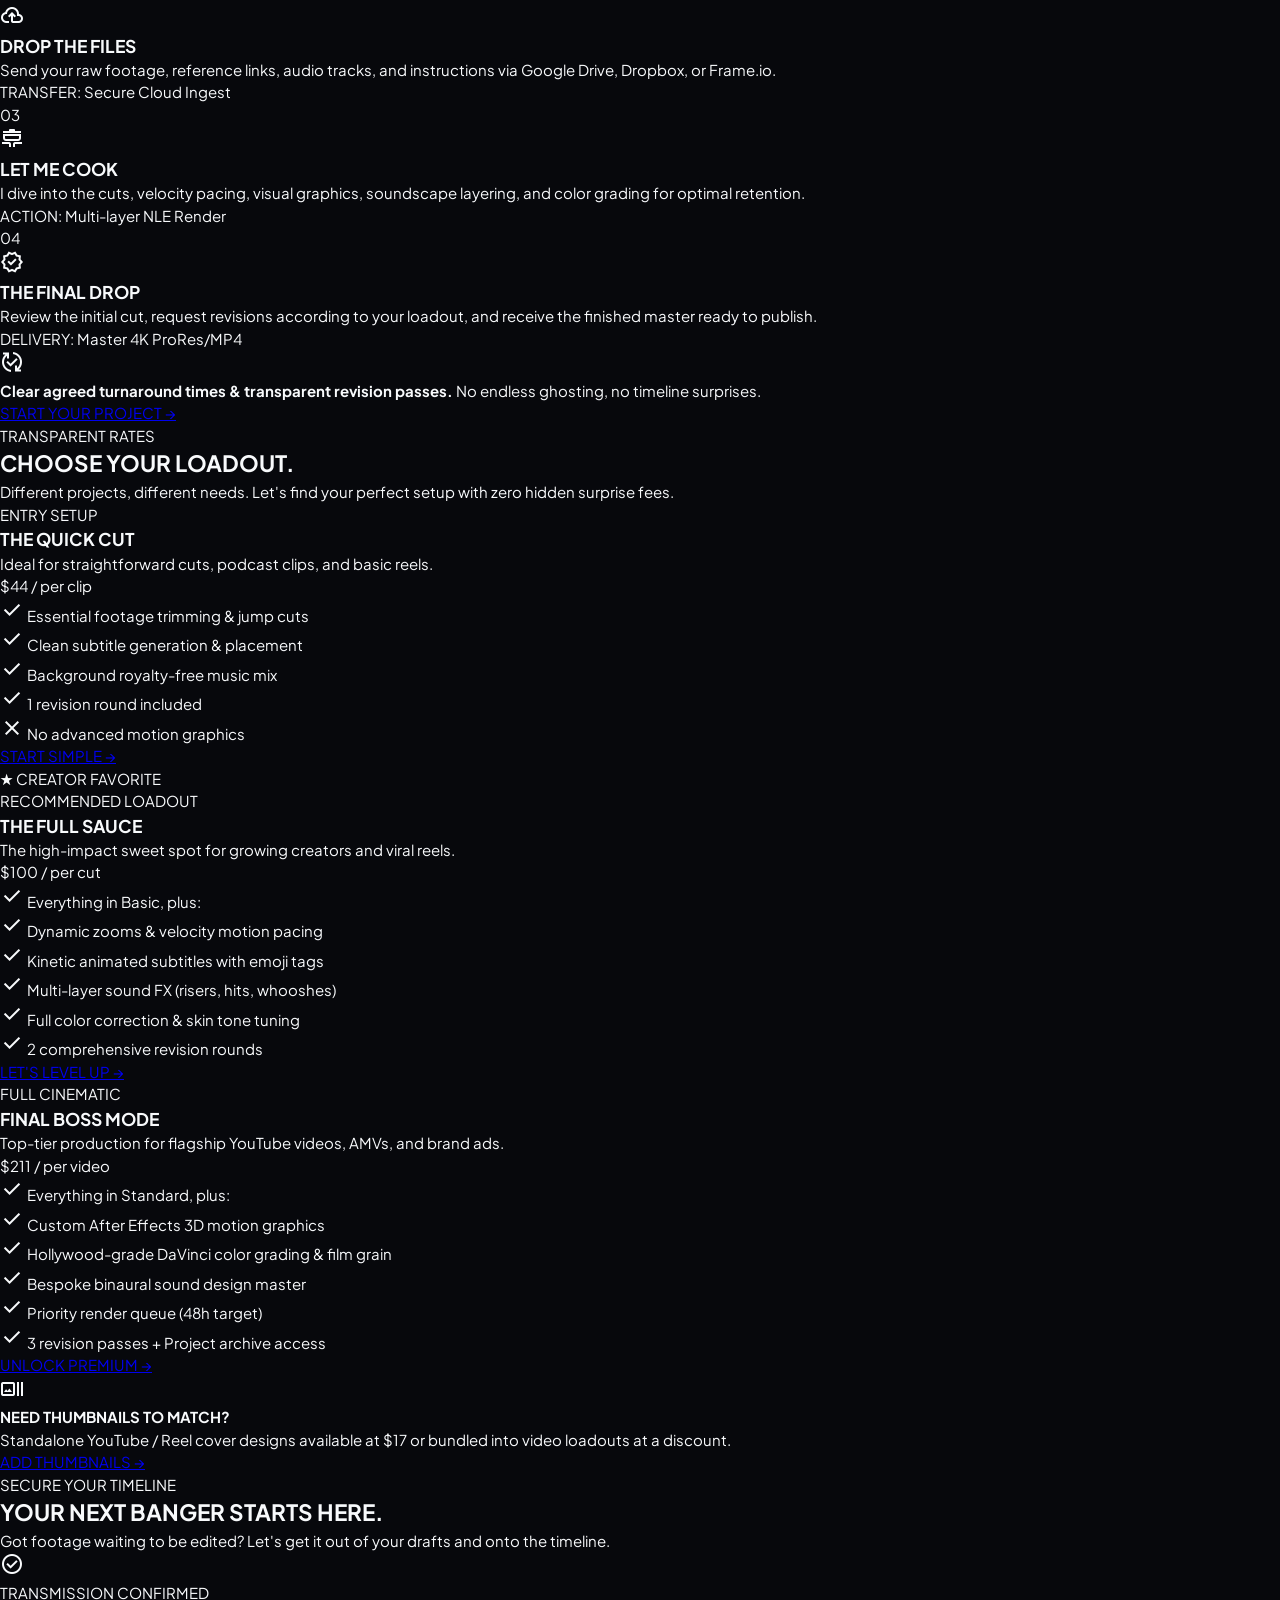
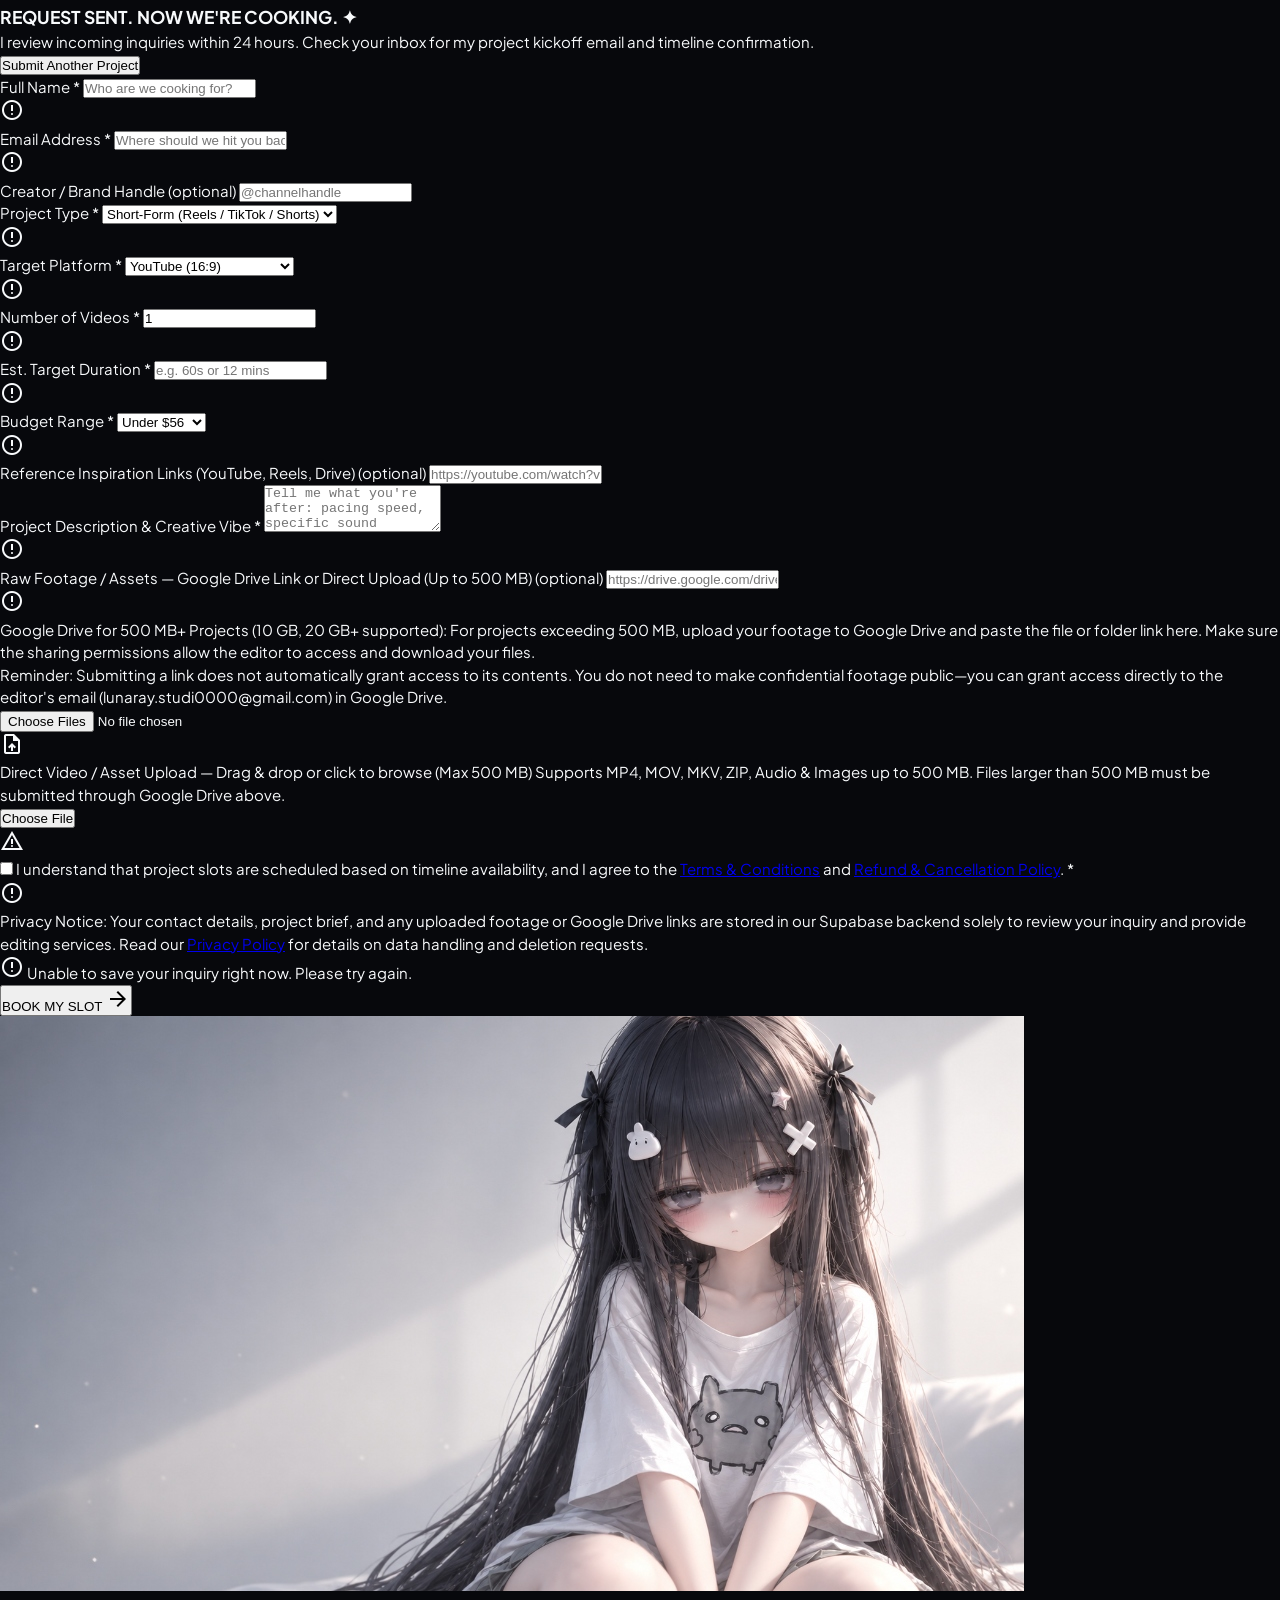
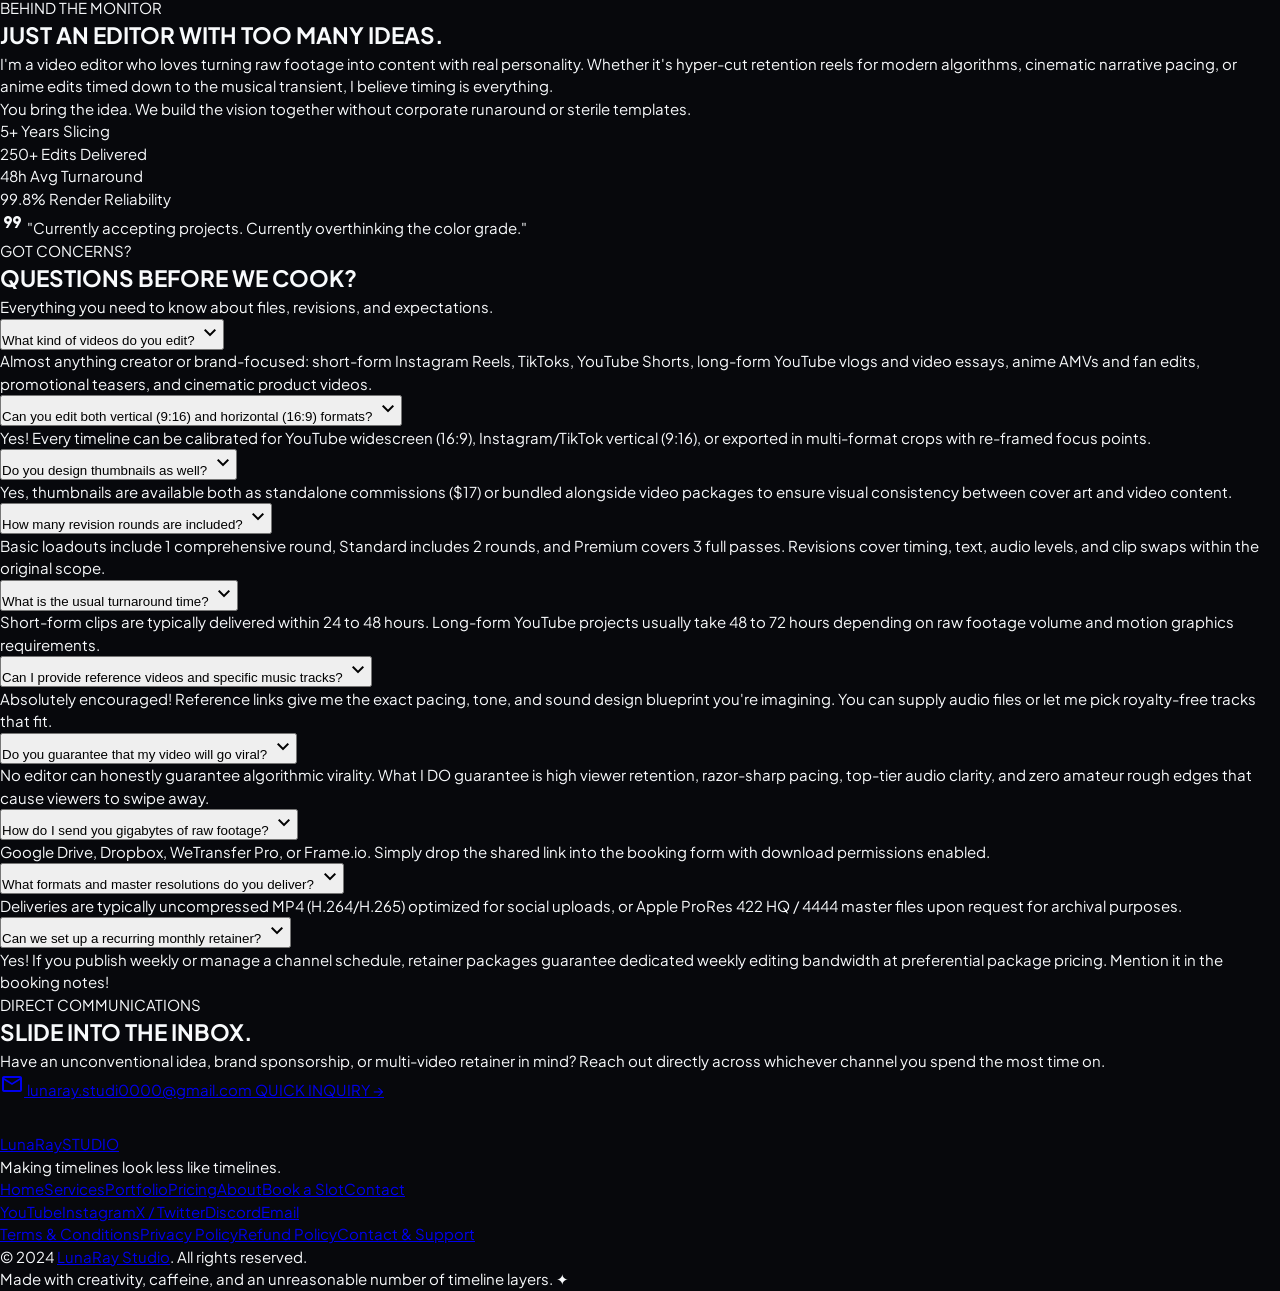
==== commit f70f6acf: "Restore missing interactive before/after color-grading slider" ====
--- a/index.html
+++ b/index.html
@@ -450,6 +450,139 @@
       </a>
 </div>
 </section>
+<!-- ==================== BEFORE & AFTER SLIDER ==================== -->
+<section class="w-full px-5 sm:px-8 lg:px-12 py-14 lg:py-20 max-w-7xl mx-auto flex flex-col gap-7 sm:gap-8" id="before-after">
+  <!-- Section Header -->
+  <div class="flex flex-col items-center text-center gap-2.5 max-w-2xl mx-auto">
+    <span class="font-code-timecode text-xs sm:text-[13px] font-semibold text-secondary uppercase tracking-[0.16em]">TIMELINE COMPARISON</span>
+    <h2 class="font-headline-lg text-2xl sm:text-3xl lg:text-[36px] font-bold tracking-tight text-on-surface leading-tight">THE GLOW-UP IS REAL.</h2>
+    <p class="font-body-md text-sm sm:text-[15px] text-on-surface/85 leading-relaxed max-w-xl">
+      Drag the playhead divider below to witness the real-time difference between flat source files and calibrated master delivery.
+    </p>
+  </div>
+
+  <!-- Comparison Mode Tabs -->
+  <div class="flex justify-center w-full">
+    <div class="inline-grid grid-cols-1 sm:grid-cols-2 p-1.5 rounded-2xl bg-[#171720] border border-white/10 shadow-[0_8px_30px_rgba(0,0,0,0.45)] w-full max-w-md sm:max-w-fit gap-1" role="tablist" aria-label="Comparison mode">
+      <button
+        class="px-5 py-2.5 rounded-xl bg-primary text-on-primary font-body-md text-[13px] sm:text-sm font-semibold tracking-wide shadow-[0_2px_12px_rgba(202,190,255,0.35)] transition-all text-center"
+        id="slider-tab-color"
+        onclick="switchSliderMode('color')"
+        type="button"
+      >
+        Log vs. Color Grade &amp; Grain
+      </button>
+      <button
+        class="px-5 py-2.5 rounded-xl text-on-surface/80 hover:text-on-surface hover:bg-white/[0.04] font-body-md text-[13px] sm:text-sm font-medium tracking-wide transition-all text-center"
+        id="slider-tab-subtitles"
+        onclick="switchSliderMode('subtitles')"
+        type="button"
+      >
+        Raw Cut vs. Kinetic Motion
+      </button>
+    </div>
+  </div>
+
+  <!-- Interactive 16:9 Comparison Stage -->
+  <div class="relative w-full max-w-5xl mx-auto aspect-video rounded-2xl overflow-hidden select-none bg-[#0d0d15] border border-white/[0.12] shadow-[0_24px_60px_-15px_rgba(0,0,0,0.85),0_0_40px_rgba(169,155,239,0.08)] group">
+    <!-- After Image (Full 16:9 Base Layer) -->
+    <div class="absolute inset-0 w-full h-full">
+      <img
+        alt="Finished 4K cinematic video frame in vivid deep contrast, glowing lavender neon hues, film grain, and crisp saturation."
+        class="w-full h-full object-cover block"
+        data-alt="Finished 4K cinematic video frame in vivid deep contrast, glowing lavender neon hues, film grain, and crisp saturation."
+        decoding="async"
+        draggable="false"
+        id="slider-after-img"
+        src="videos/compare-grade-after.jpg"
+      />
+    </div>
+
+    <!-- Before Image (Full 16:9 Layer Clipped via clip-path to prevent any stretching) -->
+    <div
+      class="absolute inset-0 w-full h-full overflow-hidden will-change-[clip-path]"
+      id="slider-clipped-layer"
+      style="clip-path: inset(0 50% 0 0); -webkit-clip-path: inset(0 50% 0 0);"
+    >
+      <img
+        alt="Unedited flat desaturated logarithmic raw camera footage with washed out shadows and no color correction."
+        class="w-full h-full object-cover block"
+        data-alt="Unedited flat desaturated logarithmic raw camera footage with washed out shadows and no color correction."
+        decoding="async"
+        draggable="false"
+        id="slider-before-img"
+        src="videos/compare-log-before.jpg"
+      />
+    </div>
+
+    <!-- Top Corner Status Badges (Non-clipped overlay for crisp readability) -->
+    <div class="absolute top-2.5 left-2.5 sm:top-4 sm:left-4 z-10 pointer-events-none px-2.5 py-1 sm:px-3.5 sm:py-2 rounded-lg sm:rounded-xl bg-[#0d0d15]/90 backdrop-blur-md border border-white/15 text-secondary font-code-timecode text-[10px] sm:text-xs font-semibold tracking-wide sm:tracking-wider flex items-center gap-1.5 sm:gap-2 shadow-lg transition-opacity duration-150" id="slider-before-badge">
+      <span class="w-1.5 h-1.5 sm:w-2 sm:h-2 rounded-full bg-secondary shadow-[0_0_8px_rgba(238,183,206,0.8)] shrink-0"></span>
+      <span id="slider-before-label">RAW LOG FOOTAGE</span>
+    </div>
+
+    <div class="absolute top-2.5 right-2.5 sm:top-4 sm:right-4 z-10 pointer-events-none px-2.5 py-1 sm:px-3.5 sm:py-2 rounded-lg sm:rounded-xl bg-[#0d0d15]/90 backdrop-blur-md border border-white/15 text-primary font-code-timecode text-[10px] sm:text-xs font-semibold tracking-wide sm:tracking-wider flex items-center gap-1.5 sm:gap-2 shadow-lg transition-opacity duration-150" id="slider-after-badge">
+      <span class="w-1.5 h-1.5 sm:w-2 sm:h-2 rounded-full bg-primary shadow-[0_0_8px_rgba(202,190,255,0.8)] shrink-0"></span>
+      <span id="slider-after-label">GRADED &amp; POLISHED 4K MASTER</span>
+    </div>
+
+    <!-- Draggable Playhead Split Bar -->
+    <div
+      class="absolute top-0 bottom-0 w-[2px] -translate-x-1/2 bg-primary pointer-events-none z-10 flex items-center justify-center shadow-[0_0_20px_rgba(202,190,255,0.95)]"
+      id="slider-handle"
+      style="left: 50%;"
+    >
+      <div class="w-10 h-10 sm:w-11 sm:h-11 rounded-full bg-primary text-on-primary border-2 border-[#0d0d15] flex items-center justify-center shadow-[0_4px_20px_rgba(0,0,0,0.65),0_0_20px_rgba(202,190,255,0.6)] group-hover:scale-105 group-active:scale-95 transition-transform">
+        <span class="material-symbols-outlined text-[20px] rotate-90 select-none">unfold_more</span>
+      </div>
+    </div>
+
+    <!-- Range Input for Touch/Mouse/Keyboard Interaction -->
+    <input
+      aria-label="Compare raw vs polished edit"
+      class="absolute inset-0 w-full h-full opacity-0 cursor-ew-resize z-20 m-0"
+      id="slider-range-input"
+      max="100"
+      min="0"
+      step="0.5"
+      type="range"
+      value="50"
+    />
+  </div>
+
+  <!-- Comparative Value Breakdown (Aligned to same max-w-5xl grid) -->
+  <div class="grid grid-cols-1 md:grid-cols-3 gap-4 sm:gap-5 max-w-5xl mx-auto w-full">
+    <div class="p-5 sm:p-6 rounded-2xl bg-[#181822] border border-white/[0.08] hover:border-primary/30 shadow-[0_10px_30px_-10px_rgba(0,0,0,0.5)] flex flex-col gap-2 transition-all">
+      <div class="flex items-center gap-2">
+        <span class="w-1.5 h-1.5 rounded-full bg-primary shrink-0"></span>
+        <span class="font-code-timecode text-xs sm:text-[13px] font-semibold text-primary uppercase tracking-wider">01 / Dynamic Color</span>
+      </div>
+      <p class="font-body-md text-[13.5px] sm:text-sm text-on-surface/85 leading-relaxed">
+        Log sensor curve transformed into deep shadow contrast with calibrated highlight roll-off and natural skin tones.
+      </p>
+    </div>
+
+    <div class="p-5 sm:p-6 rounded-2xl bg-[#181822] border border-white/[0.08] hover:border-secondary/30 shadow-[0_10px_30px_-10px_rgba(0,0,0,0.5)] flex flex-col gap-2 transition-all">
+      <div class="flex items-center gap-2">
+        <span class="w-1.5 h-1.5 rounded-full bg-secondary shrink-0"></span>
+        <span class="font-code-timecode text-xs sm:text-[13px] font-semibold text-secondary uppercase tracking-wider">02 / Auditory Space</span>
+      </div>
+      <p class="font-body-md text-[13.5px] sm:text-sm text-on-surface/85 leading-relaxed">
+        Flat camera mic replaced with spatial stereo sound FX, impact risers, and studio-grade vocal EQ.
+      </p>
+    </div>
+
+    <div class="p-5 sm:p-6 rounded-2xl bg-[#181822] border border-white/[0.08] hover:border-tertiary/30 shadow-[0_10px_30px_-10px_rgba(0,0,0,0.5)] flex flex-col gap-2 transition-all">
+      <div class="flex items-center gap-2">
+        <span class="w-1.5 h-1.5 rounded-full bg-tertiary shrink-0"></span>
+        <span class="font-code-timecode text-xs sm:text-[13px] font-semibold text-tertiary uppercase tracking-wider">03 / Attention Velocity</span>
+      </div>
+      <p class="font-body-md text-[13.5px] sm:text-sm text-on-surface/85 leading-relaxed">
+        Dead space trimmed down to milliseconds, keeping viewer eyes locked to the center frame from hook to outro.
+      </p>
+    </div>
+  </div>
+</section>
 <!-- ==================== THE WORKFLOW SECTION ==================== -->
 <section class="w-full px-6 lg:px-12 py-16 lg:py-24 max-w-7xl mx-auto flex flex-col gap-12" id="workflow">
 <div class="flex flex-col items-center text-center gap-2 max-w-xl mx-auto">
@@ -1069,6 +1202,77 @@
       });
     });
   });
+
+  // 2. Interactive Before/After Split Slider
+  const rangeInput = document.getElementById('slider-range-input');
+  const clippedLayer = document.getElementById('slider-clipped-layer');
+  const sliderHandle = document.getElementById('slider-handle');
+  const beforeBadge = document.getElementById('slider-before-badge');
+  const afterBadge = document.getElementById('slider-after-badge');
+
+  function updateSliderPosition(val) {
+    const pct = Math.max(0, Math.min(100, parseFloat(val)));
+    const rightInset = 100 - pct;
+    if (clippedLayer) {
+      clippedLayer.style.clipPath = `inset(0 ${rightInset}% 0 0)`;
+      clippedLayer.style.webkitClipPath = `inset(0 ${rightInset}% 0 0)`;
+    }
+    if (sliderHandle) {
+      sliderHandle.style.left = `${pct}%`;
+    }
+    if (beforeBadge) {
+      beforeBadge.style.opacity = pct < 18 ? '0' : '1';
+    }
+    if (afterBadge) {
+      afterBadge.style.opacity = pct > 82 ? '0' : '1';
+    }
+  }
+
+  if (rangeInput) {
+    rangeInput.addEventListener('input', (e) => {
+      updateSliderPosition(e.target.value);
+    });
+  }
+
+  function switchSliderMode(mode) {
+    const tabColor = document.getElementById('slider-tab-color');
+    const tabSubtitles = document.getElementById('slider-tab-subtitles');
+    const beforeImg = document.getElementById('slider-before-img');
+    const afterImg = document.getElementById('slider-after-img');
+    const beforeLabel = document.getElementById('slider-before-label');
+    const afterLabel = document.getElementById('slider-after-label');
+
+    const activeClass = "px-5 py-2.5 rounded-xl bg-primary text-on-primary font-body-md text-[13px] sm:text-sm font-semibold tracking-wide shadow-[0_2px_12px_rgba(202,190,255,0.35)] transition-all text-center";
+    const inactiveClass = "px-5 py-2.5 rounded-xl text-on-surface/80 hover:text-on-surface hover:bg-white/[0.04] font-body-md text-[13px] sm:text-sm font-medium tracking-wide transition-all text-center";
+
+    if (mode === 'color') {
+      if (tabColor) tabColor.className = activeClass;
+      if (tabSubtitles) tabSubtitles.className = inactiveClass;
+      if (beforeImg) {
+        beforeImg.src = "videos/compare-log-before.jpg";
+        beforeImg.setAttribute('data-alt', "Unedited flat desaturated logarithmic raw camera footage with washed out shadows and no color correction.");
+      }
+      if (afterImg) {
+        afterImg.src = "videos/compare-grade-after.jpg";
+        afterImg.setAttribute('data-alt', "Finished 4K cinematic video frame in vivid deep contrast, glowing lavender neon hues, film grain, and crisp saturation.");
+      }
+      if (beforeLabel) beforeLabel.textContent = "RAW LOG FOOTAGE";
+      if (afterLabel) afterLabel.textContent = "GRADED & POLISHED 4K MASTER";
+    } else {
+      if (tabSubtitles) tabSubtitles.className = activeClass;
+      if (tabColor) tabColor.className = inactiveClass;
+      if (beforeImg) {
+        beforeImg.src = "videos/compare-rawcut-before.jpg";
+        beforeImg.setAttribute('data-alt', "Static rough cut timeline frame without motion graphics, subtitles, or dynamic zooms.");
+      }
+      if (afterImg) {
+        afterImg.src = "videos/compare-kinetic-after.jpg";
+        afterImg.setAttribute('data-alt', "Polished timeline frame with kinetic animated subtitle typography, motion trails, sound wave accents, and zoom focus.");
+      }
+      if (beforeLabel) beforeLabel.textContent = "UNEDITED RAW CUT";
+      if (afterLabel) afterLabel.textContent = "KINETIC MOTION MASTER";
+    }
+  }
 
   // 3. FAQ Accordion Toggle
   function toggleFaq(btn) {
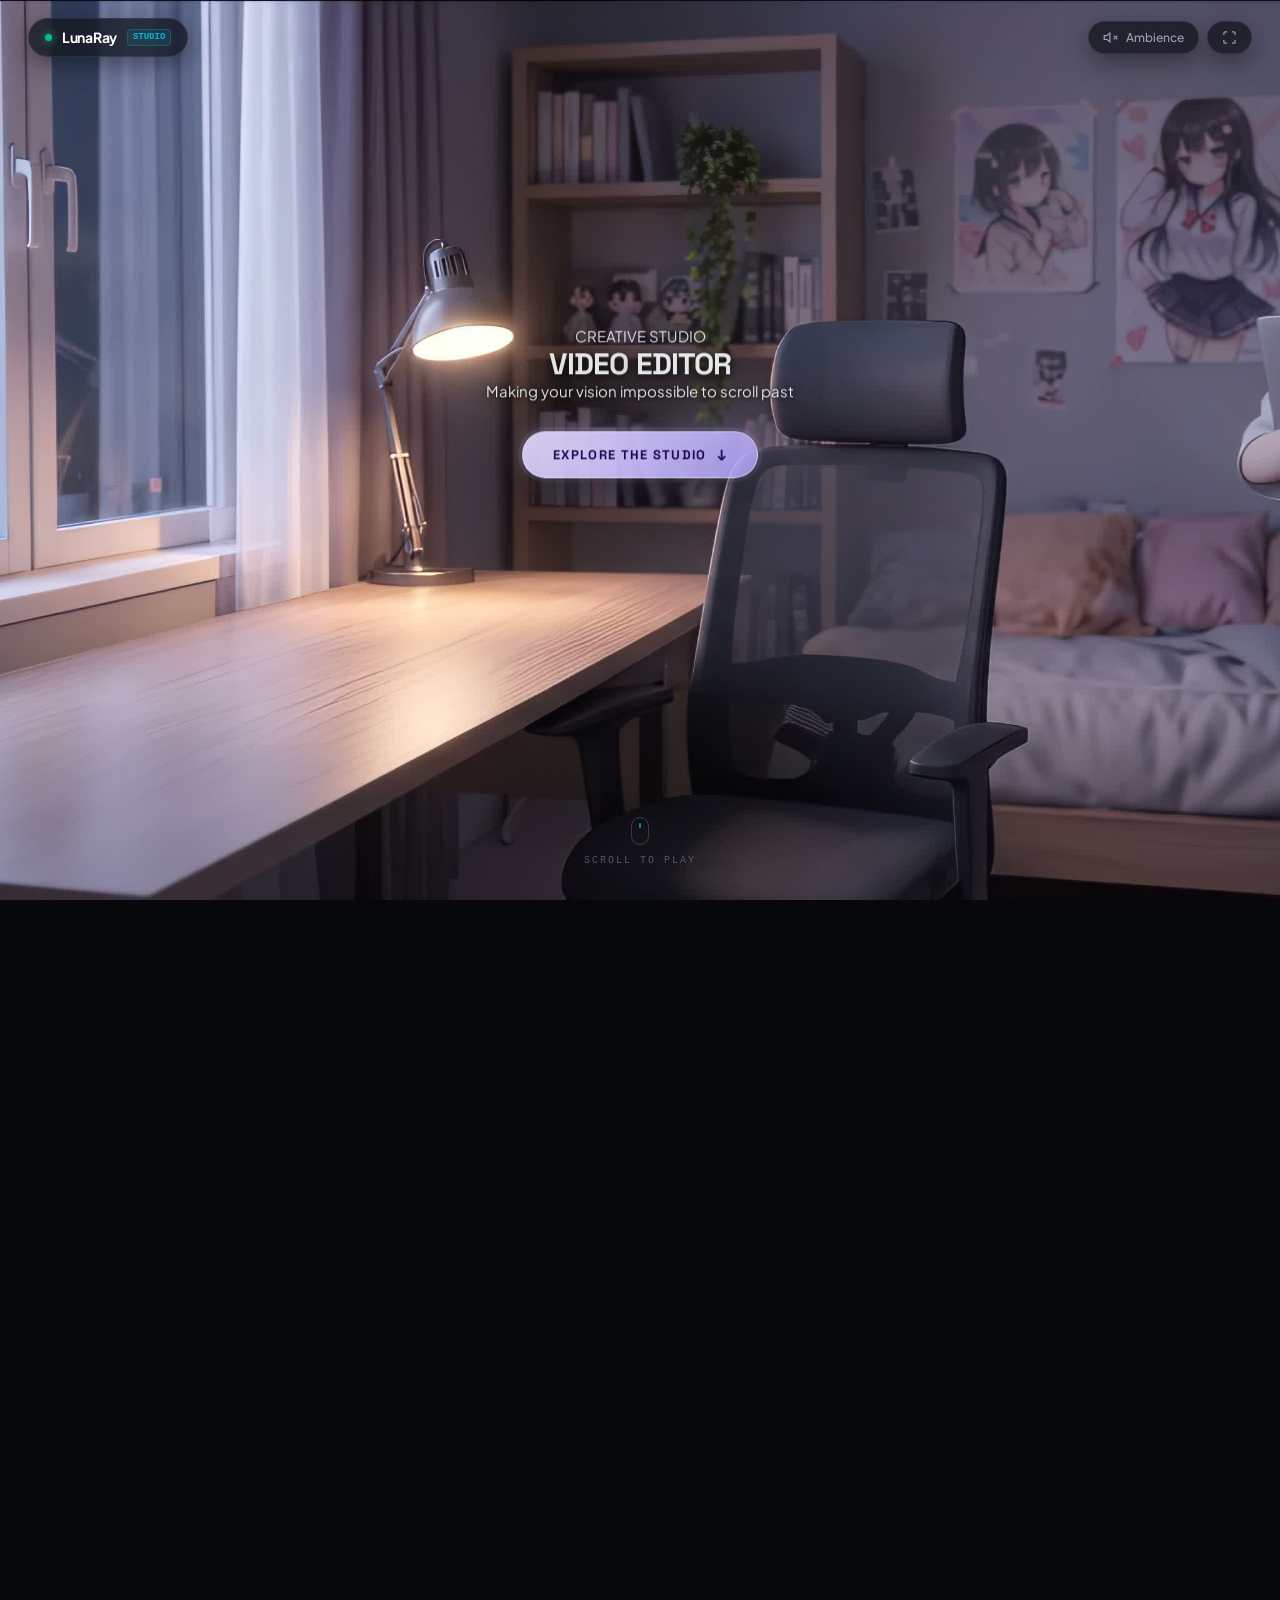
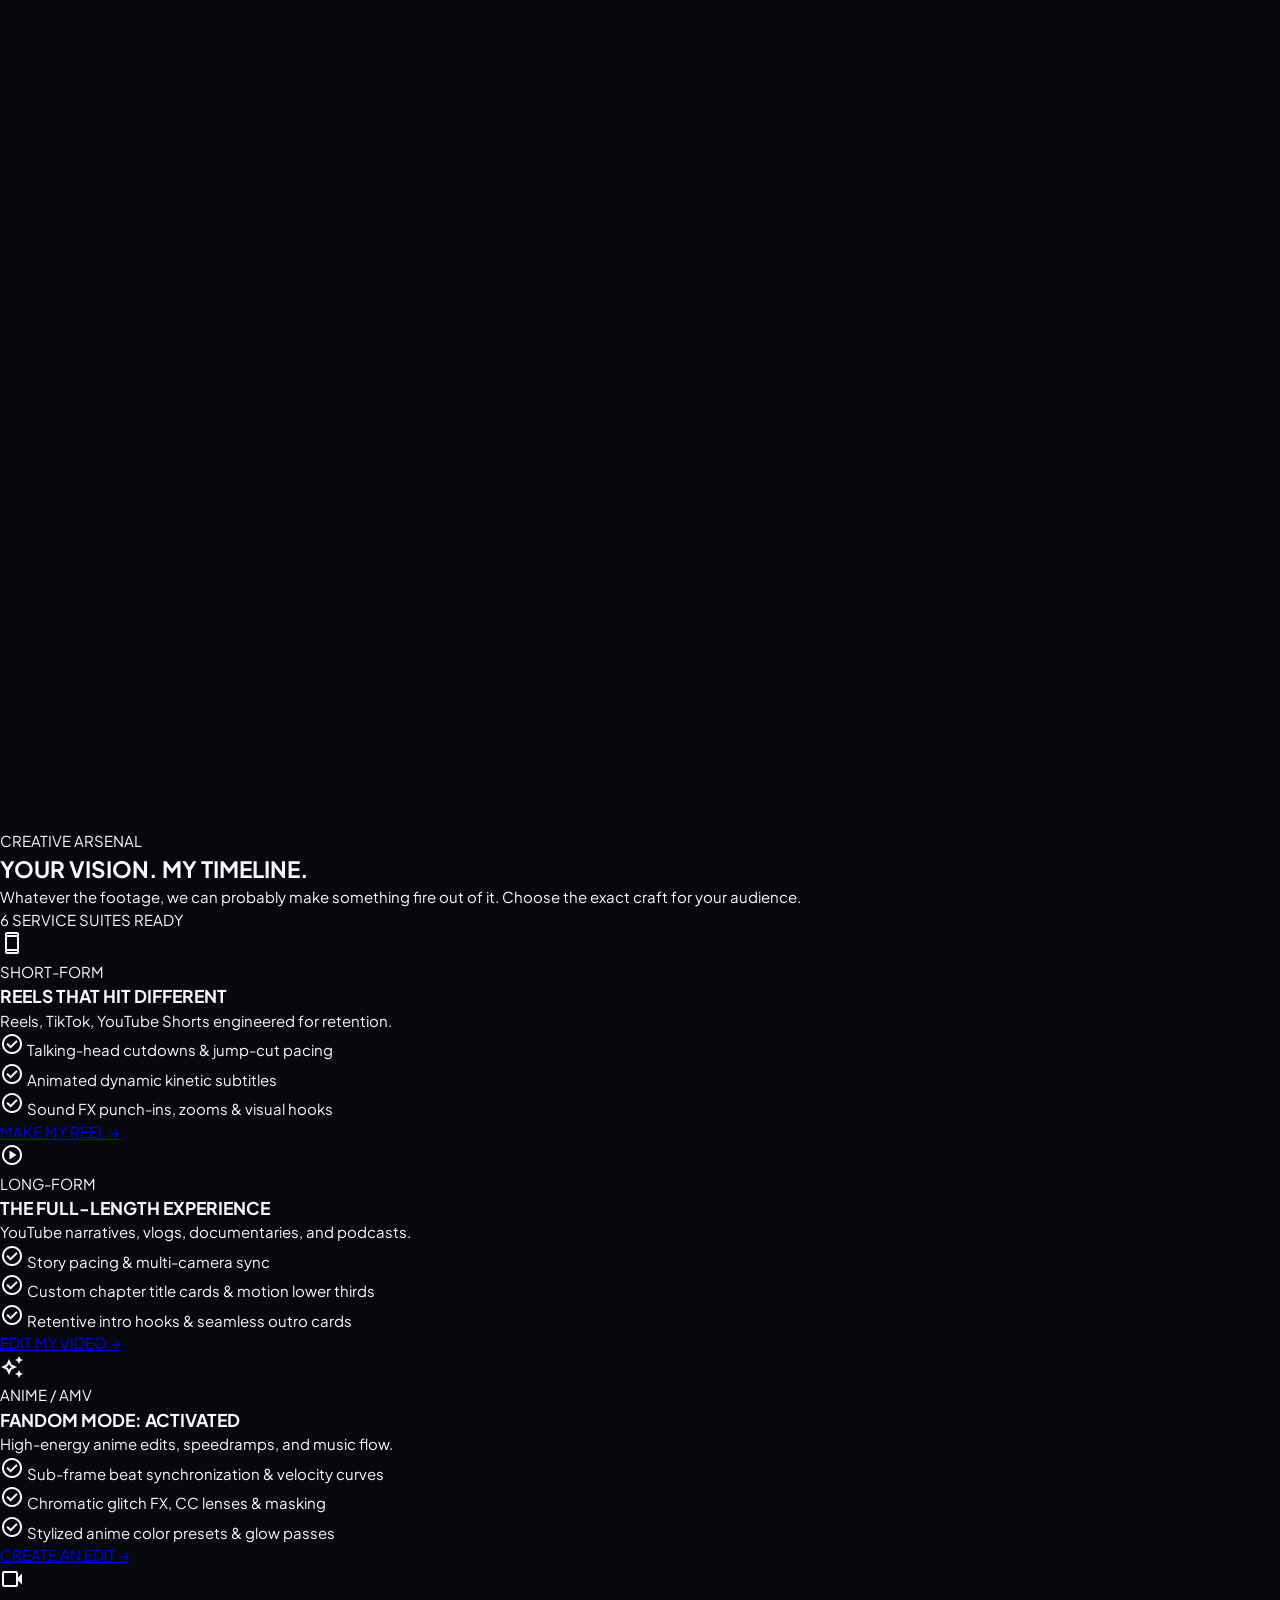
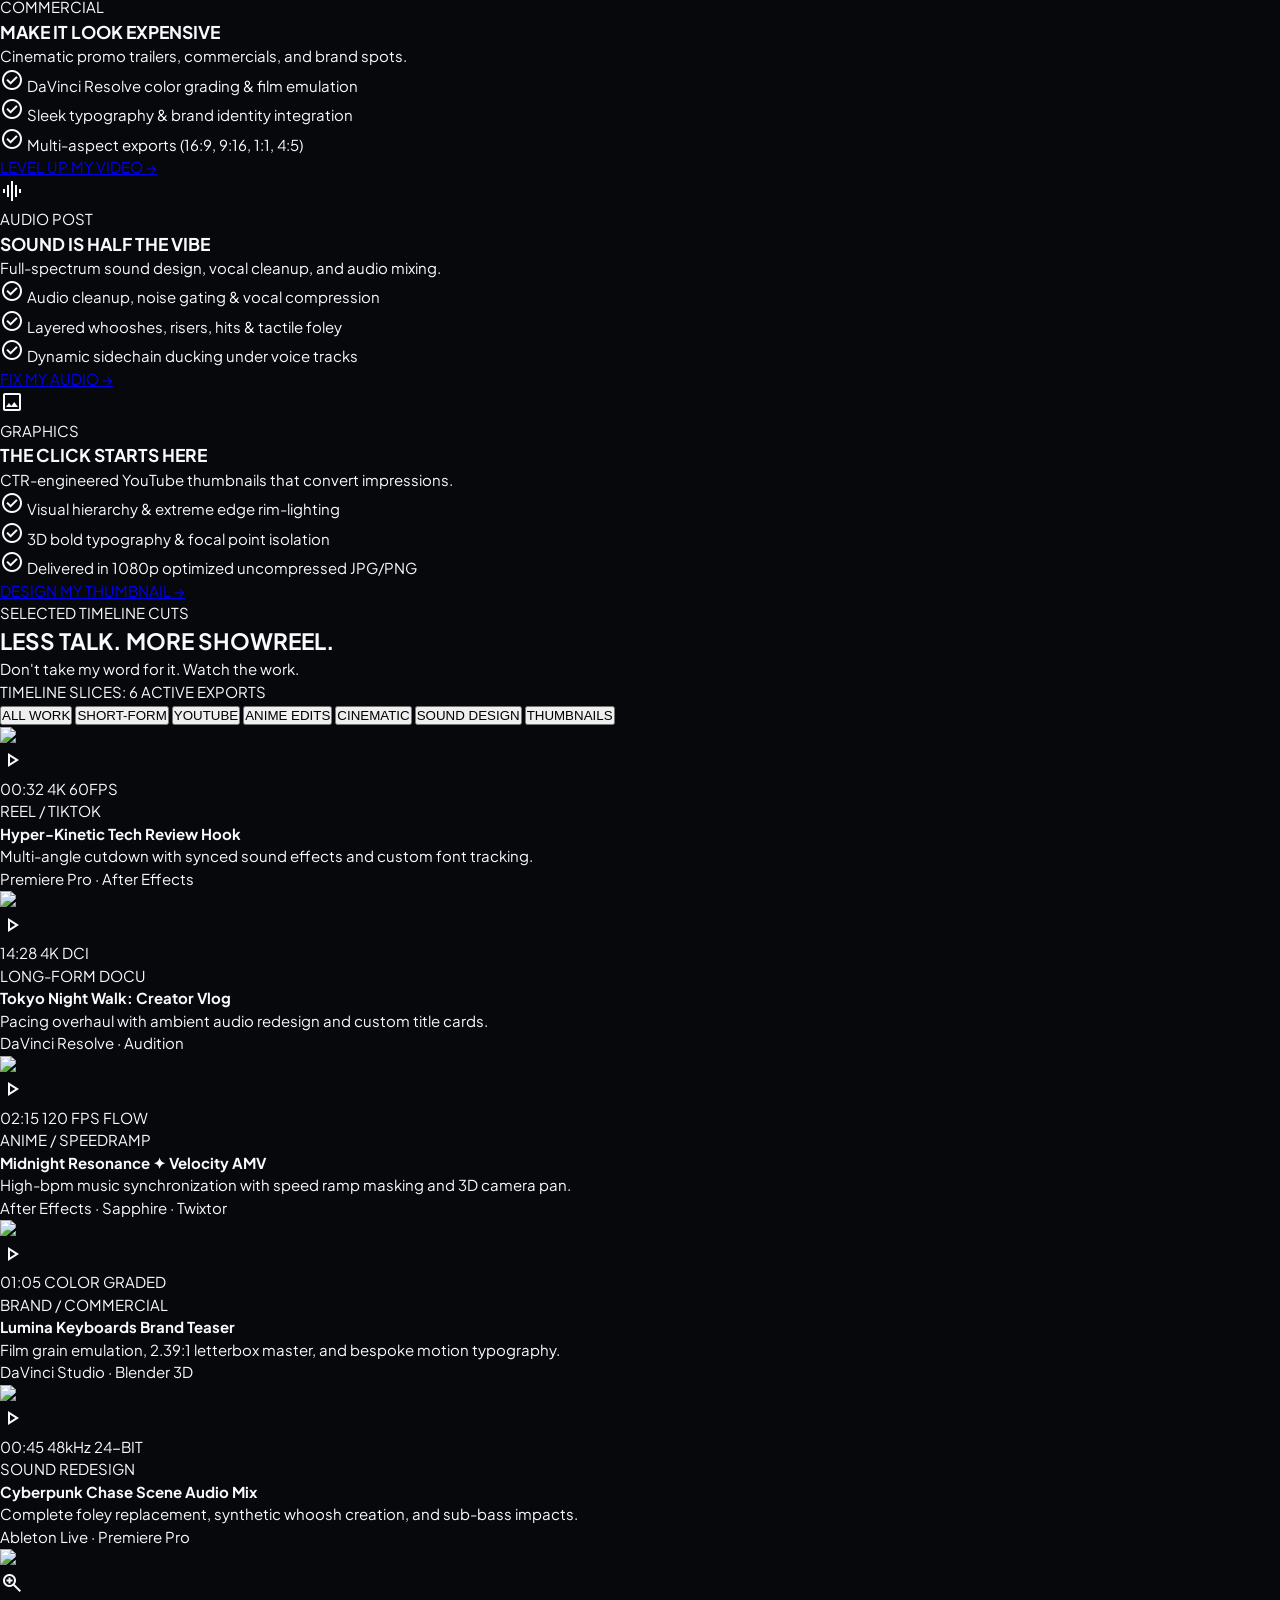
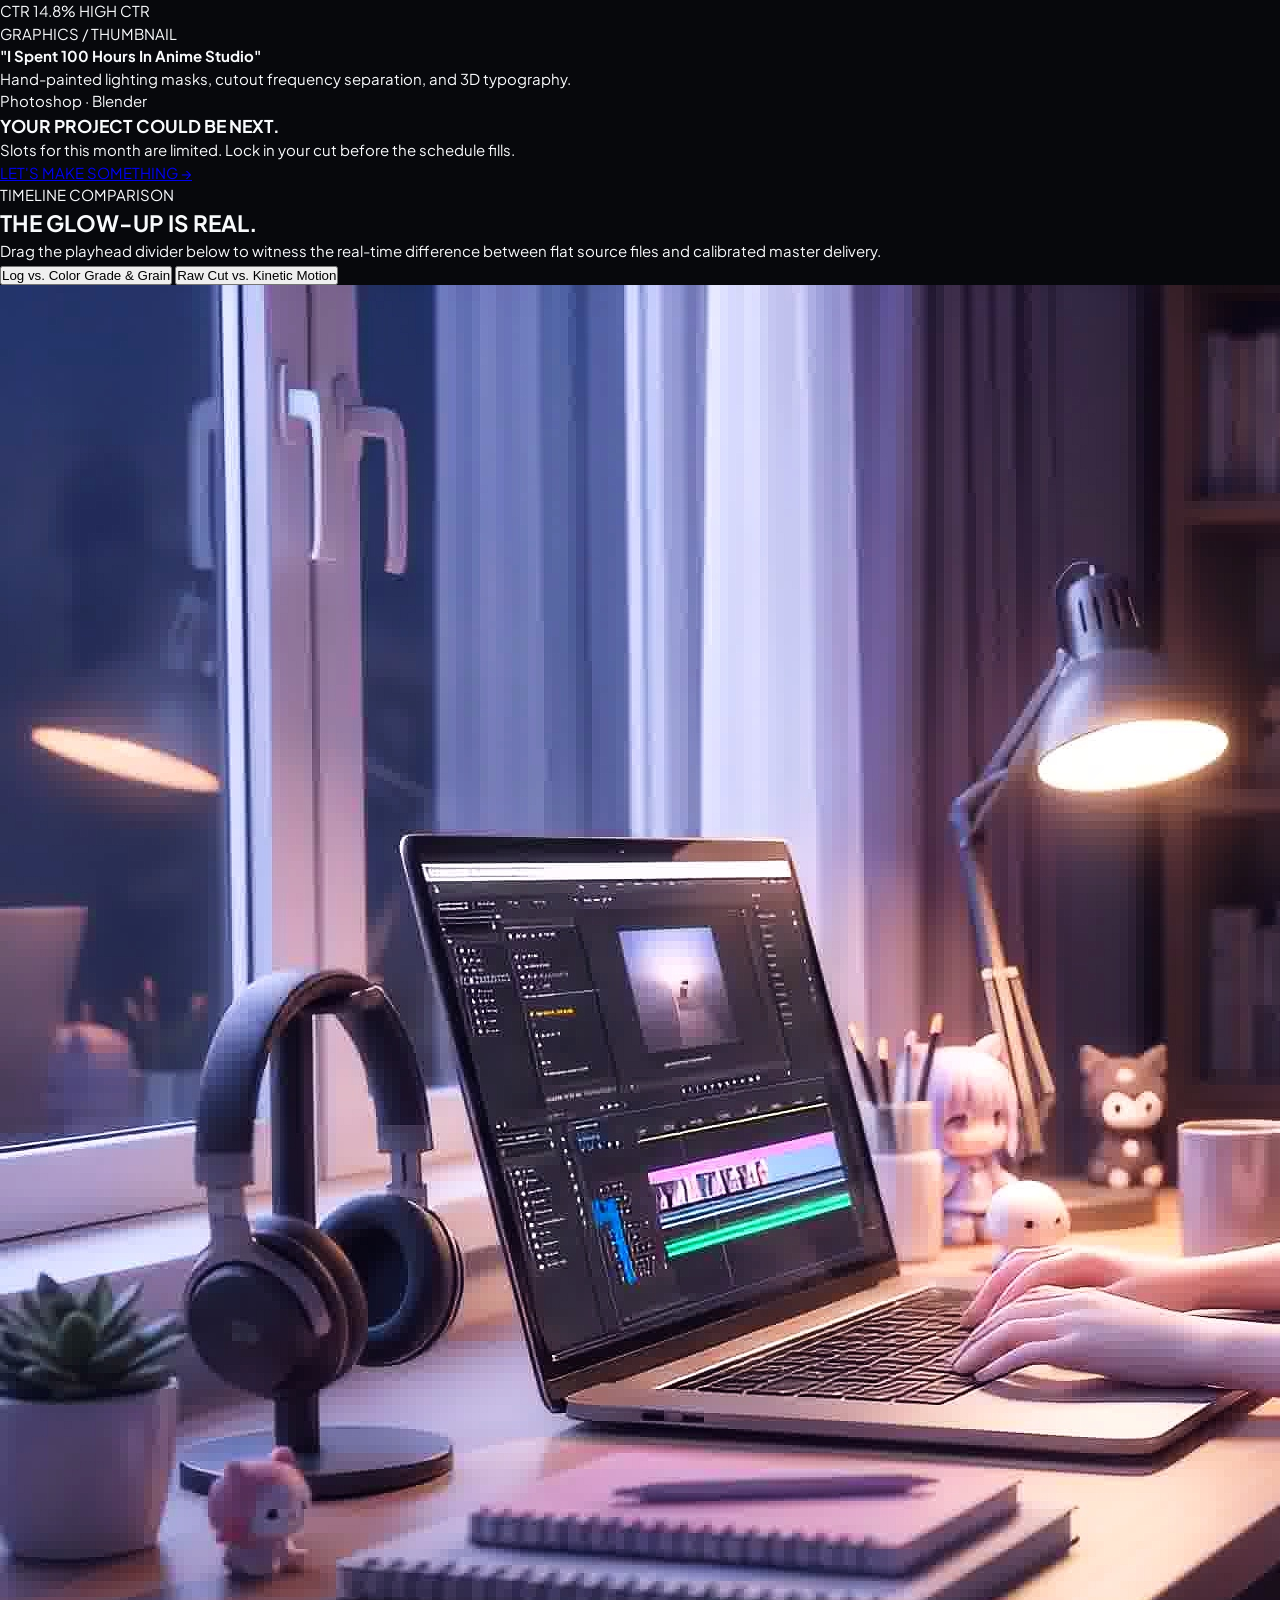
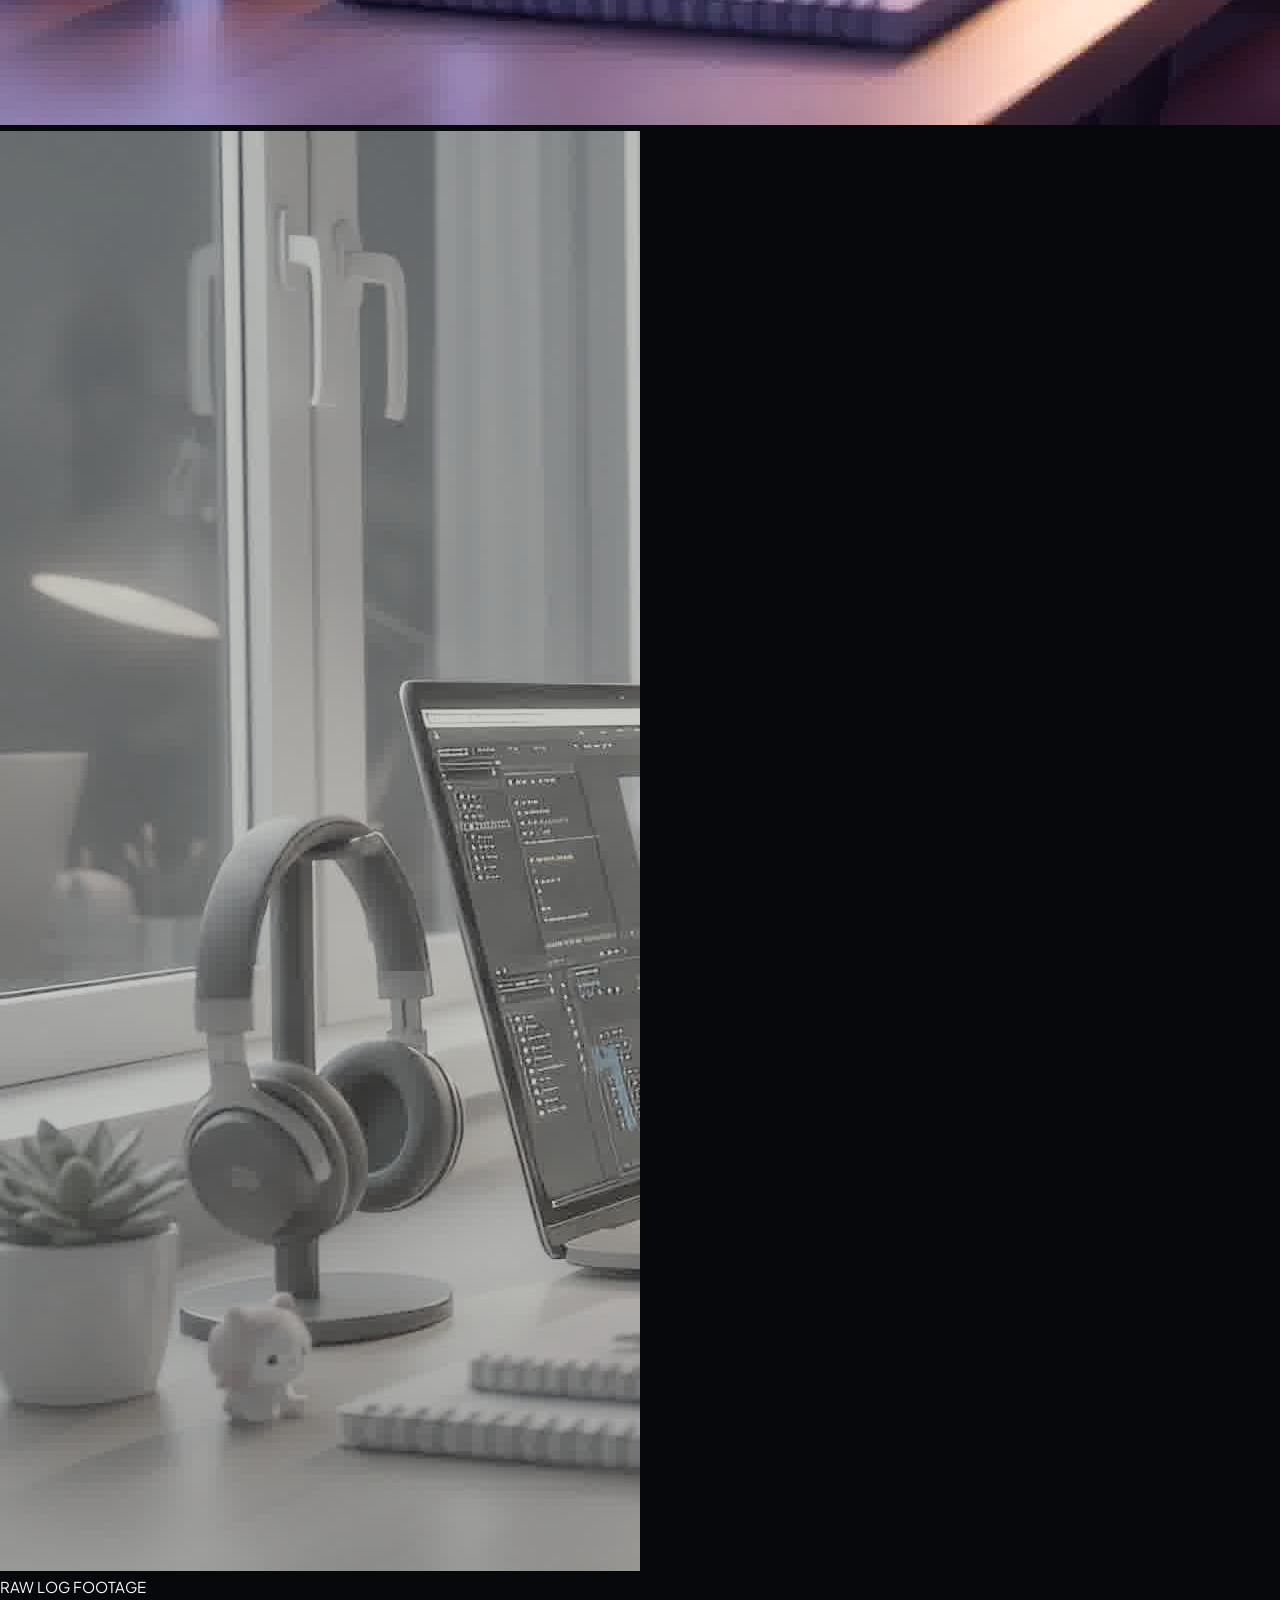
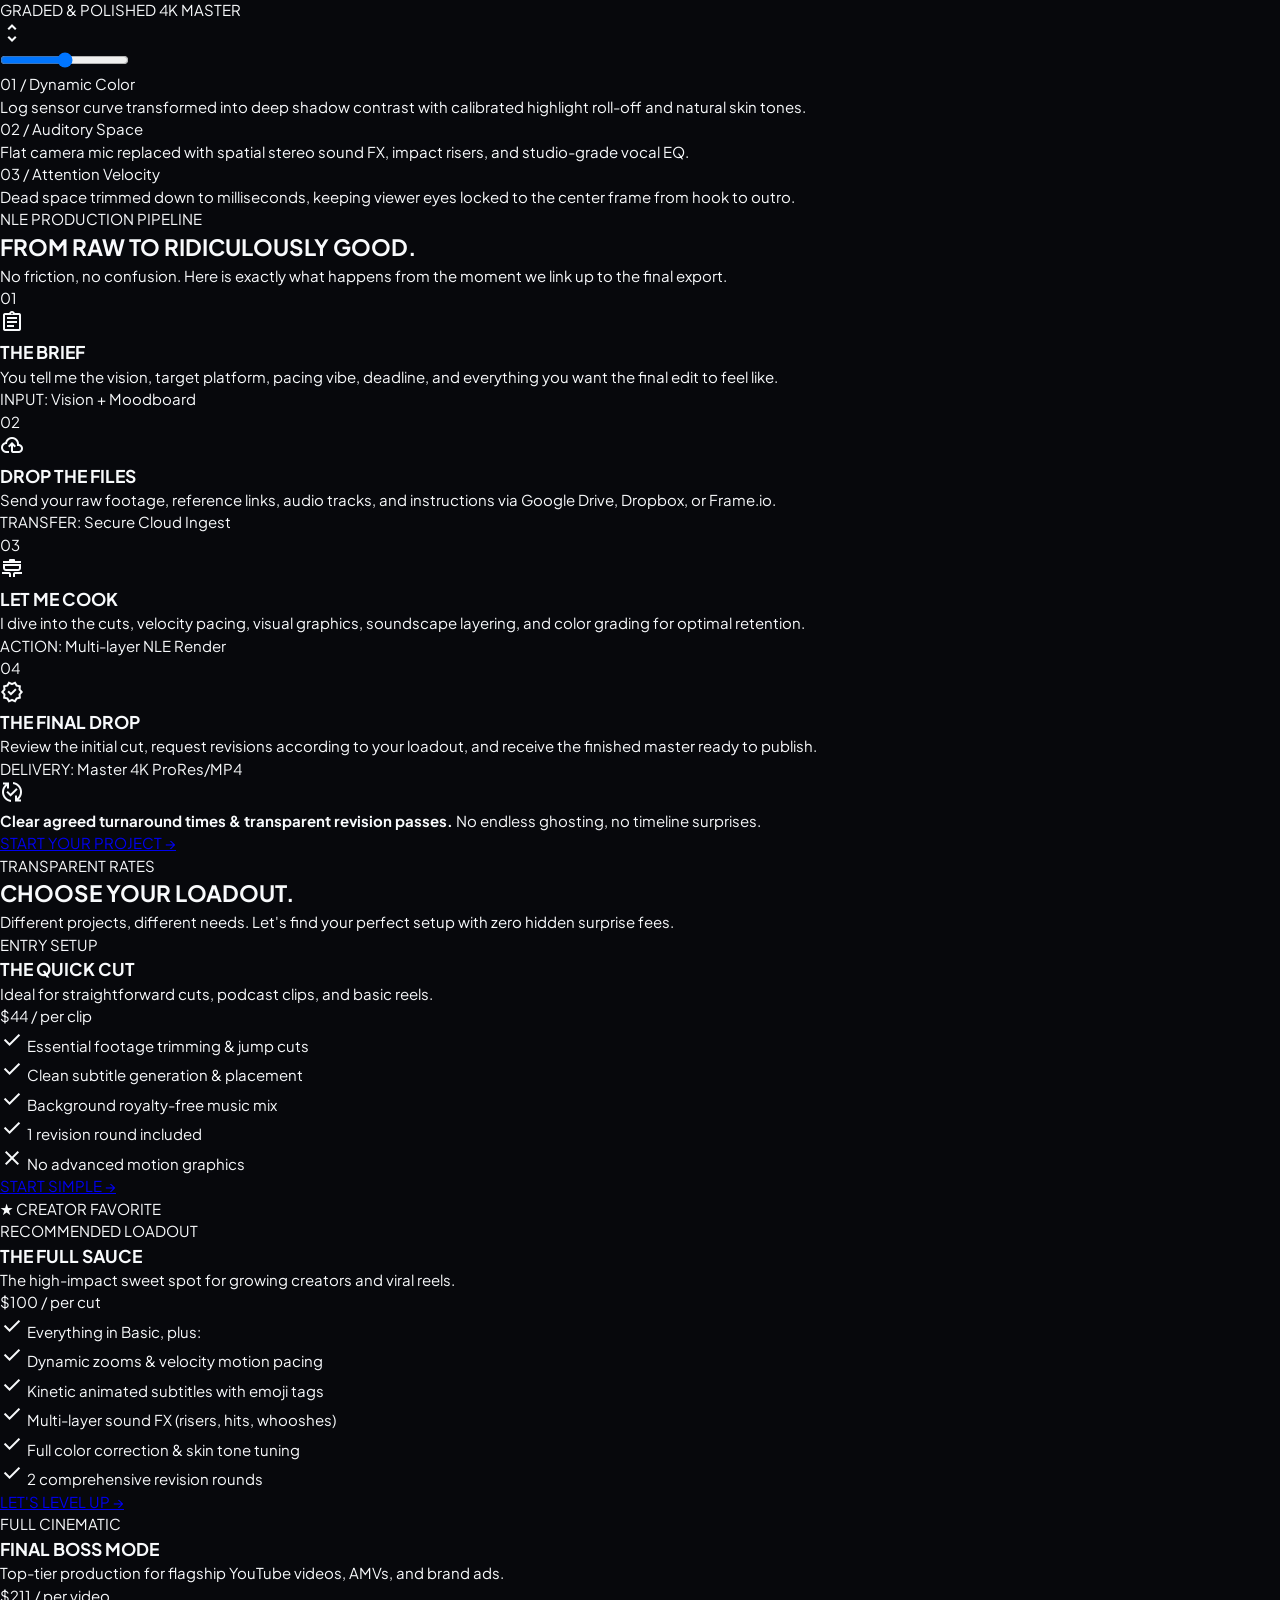
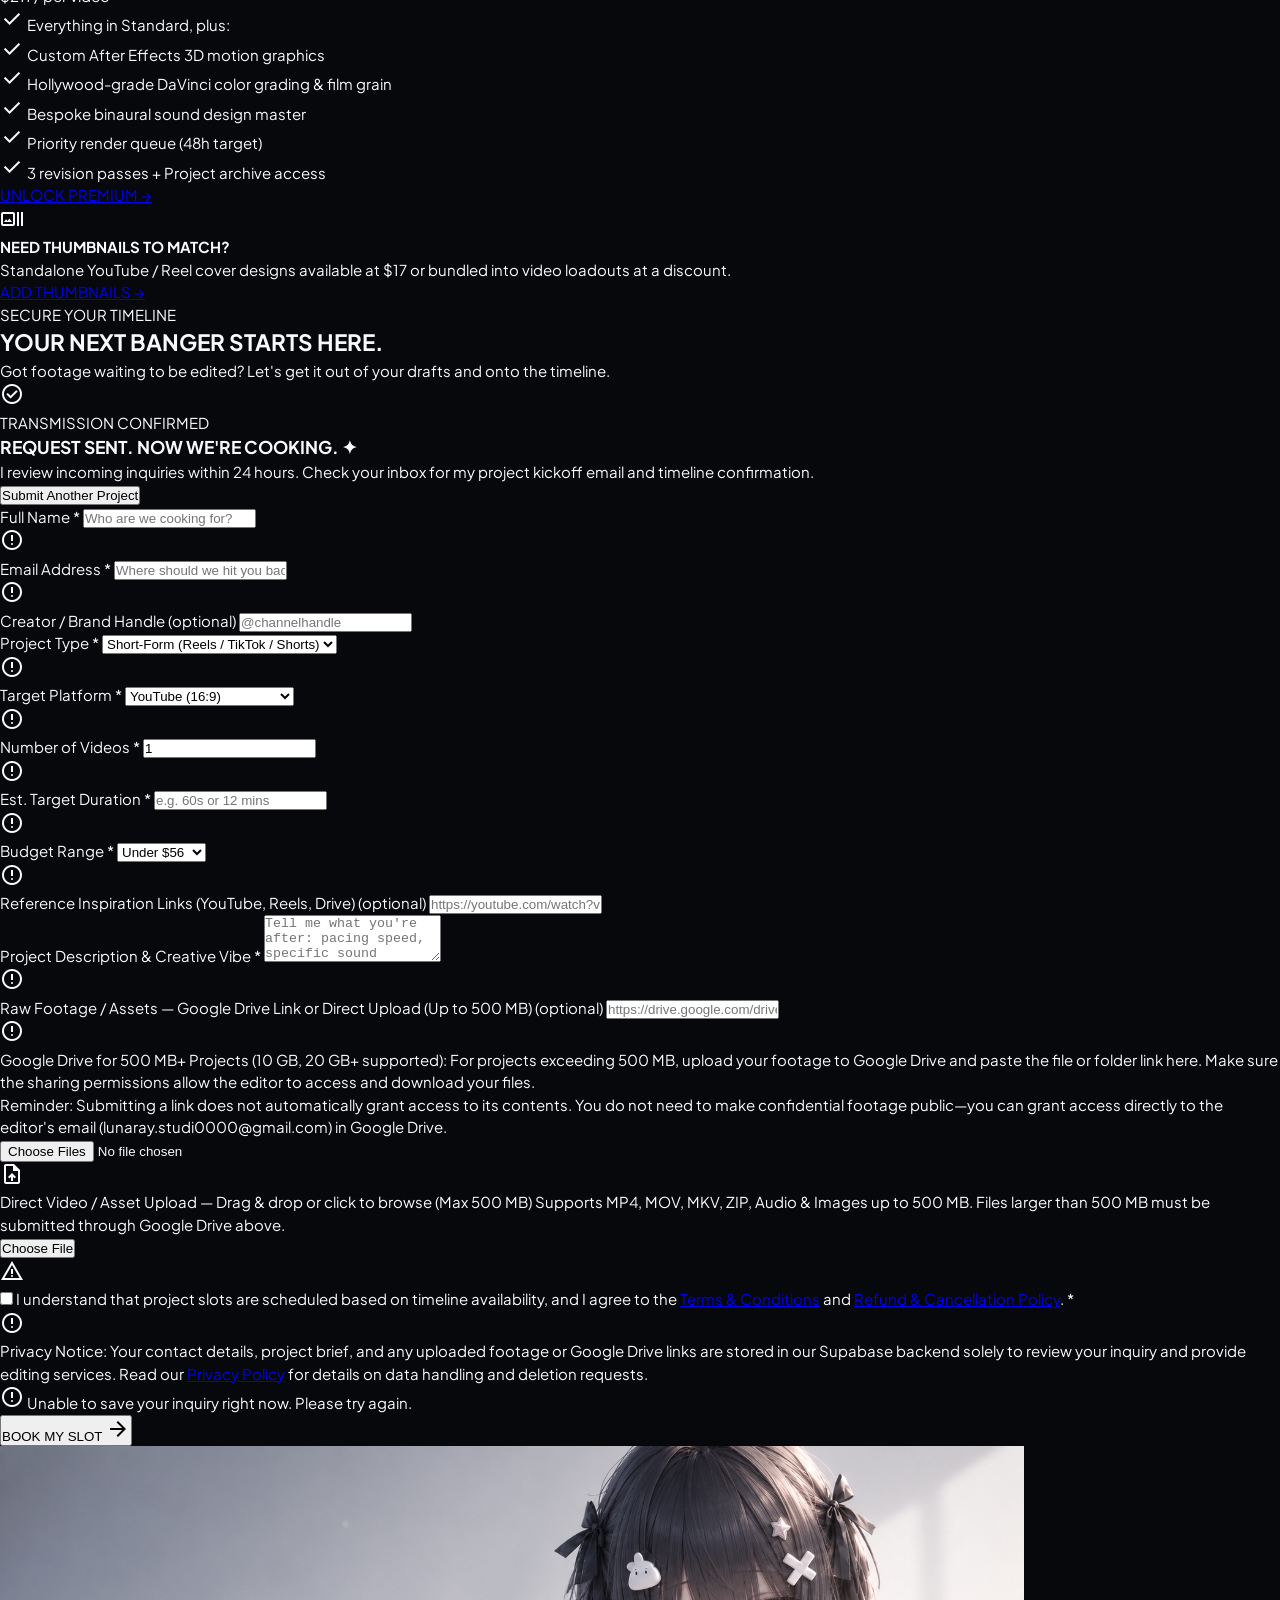
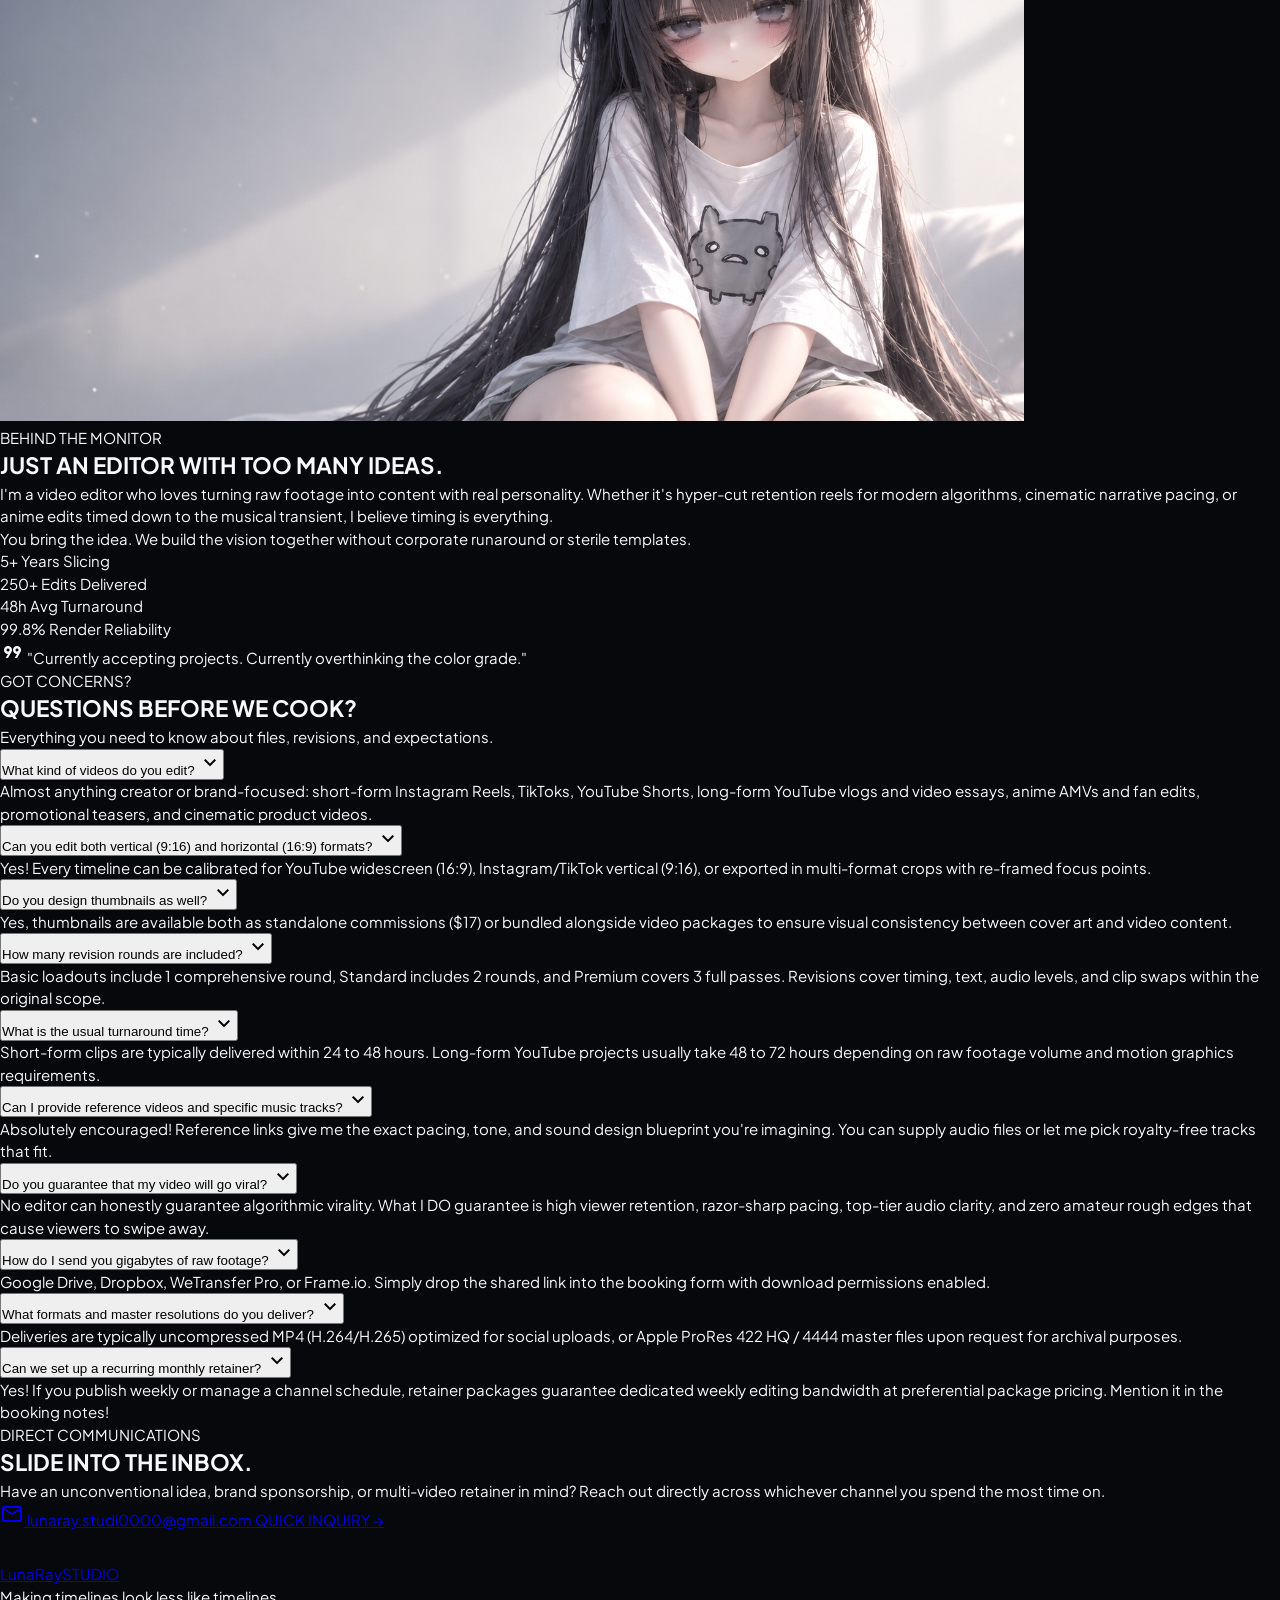
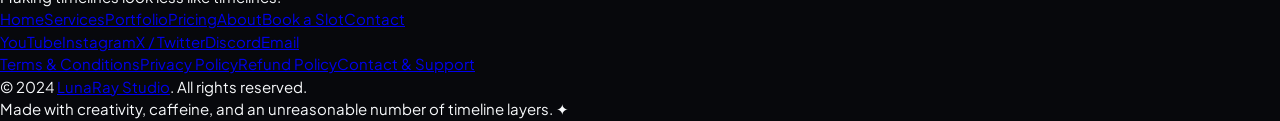
==== commit 2a606f39: "Add Explore the Studio CTA button and improve mobile scroll responsiveness" ====
--- a/index.html
+++ b/index.html
@@ -29,7 +29,7 @@
   <script id="tailwind-config">
     tailwind.config={darkMode:"class",theme:{extend:{colors:{"tertiary-fixed":"#e7defd","error-container":"#93000a","on-tertiary":"#322d45","on-primary-fixed-variant":"#483b87","on-secondary-container":"#dba6bd","inverse-surface":"#e4e1ed","outline-variant":"#484550","on-error":"#690005","primary-container":"#a99bef","surface-container":"#1f1f27","on-surface":"#e4e1ed","surface-container-lowest":"#0d0d15","on-surface-variant":"#c9c4d2","surface-container-highest":"#34343d","inverse-primary":"#6053a1","tertiary":"#cbc2e0","on-tertiary-fixed-variant":"#49435c","surface-tint":"#cabeff","on-secondary-fixed-variant":"#633a4d","surface-variant":"#34343d","secondary-container":"#633a4d","tertiary-container":"#aaa2bf","outline":"#938f9c","primary":"#cabeff","secondary-fixed":"#ffd8e7","on-primary-container":"#3d2f7b","background":"#13131b","primary-fixed-dim":"#cabeff","on-primary":"#31226f","on-secondary-fixed":"#311021","surface-container-high":"#292932","secondary-fixed-dim":"#eeb7ce","secondary":"#eeb7ce","primary-fixed":"#e6deff","surface-bright":"#393841","surface-dim":"#13131b","on-error-container":"#ffdad6","inverse-on-surface":"#303038","on-primary-fixed":"#1c065b","tertiary-fixed-dim":"#cbc2e0","on-background":"#e4e1ed","on-tertiary-fixed":"#1d182f","surface":"#13131b","error":"#ffb4ab","on-secondary":"#492437","on-tertiary-container":"#3e3850","surface-container-low":"#1b1b23"},borderRadius:{"DEFAULT":"0.25rem","lg":"0.5rem","xl":"0.75rem","full":"9999px"},spacing:{"space-md":"0.75rem","space-xl":"2rem","space-sm":"0.5rem","space-lg":"1.25rem","gutter":"0.75rem","space-xs":"0.25rem","margin":"1rem"},fontFamily:{"display-lg-mobile":["Space Grotesk"],"body-lg":["Plus Jakarta Sans"],"display-lg":["Space Grotesk"],"body-sm":["Plus Jakarta Sans"],"body-md":["Plus Jakarta Sans"],"code-timecode":["JetBrains Mono"],"headline-lg":["Space Grotesk"],"headline-lg-mobile":["Space Grotesk"],"label-sm":["JetBrains Mono"],"headline-md":["Space Grotesk"]},fontSize:{"display-lg-mobile":["32px",{"lineHeight":"40px","fontWeight":"700"}],"body-lg":["16px",{"lineHeight":"24px","fontWeight":"400"}],"display-lg":["48px",{"lineHeight":"56px","fontWeight":"700"}],"body-sm":["12px",{"lineHeight":"16px","fontWeight":"400"}],"body-md":["14px",{"lineHeight":"20px","fontWeight":"400"}],"code-timecode":["14px",{"lineHeight":"18px","letterSpacing":"0.05em","fontWeight":"600"}],"headline-lg":["32px",{"lineHeight":"40px","fontWeight":"600"}],"headline-lg-mobile":["24px",{"lineHeight":"32px","fontWeight":"600"}],"label-sm":["11px",{"lineHeight":"14px","letterSpacing":"0.04em","fontWeight":"500"}],"headline-md":["22px",{"lineHeight":"28px","fontWeight":"600"}]}}}}
   </script>
-  <link rel="stylesheet" href="styles.css">
+  <link rel="stylesheet" href="styles.css?v=explore">
 </head>
 <body class="is-loading bg-surface text-on-surface font-body-md text-body-md antialiased selection:bg-primary-container selection:text-on-primary-container">
 
@@ -104,8 +104,10 @@
         VIDEO <span class="text-primary">EDITOR</span>
       </h1>
       <p class="hero-subheading font-body-lg text-base sm:text-lg lg:text-xl text-on-surface-variant max-w-xl mx-auto mt-4 drop-shadow-md">
-        Making your vision impossible to scroll past
-      </p>
+        Making your vision impossible to scroll past</p>
+      <button id="exploreStudioBtn" type="button" class="explore-studio-btn">
+        <span>EXPLORE THE STUDIO</span> <span class="explore-btn-arrow" aria-hidden="true">↓</span>
+      </button>
     </div>
     <!-- Minimal Scroll Indicator -->
     <div id="scrollPrompt" class="scroll-prompt">
@@ -2154,6 +2156,6 @@
   }
 </script></main><footer class="w-full bg-surface-container-lowest shadow-[0_-1px_8px_rgba(0,0,0,0.04)]"><div class="max-w-7xl mx-auto px-6 lg:px-12 py-space-xl flex flex-col gap-space-xl"><div class="flex flex-col lg:flex-row lg:items-center justify-between gap-space-lg"><div class="flex flex-col gap-space-xs max-w-md"><a aria-label="LunaRay Studio Administrator Login" class="flex items-center gap-space-sm no-underline text-inherit w-fit" href="admin.html"><span class="font-headline-lg text-headline-lg text-primary tracking-tight">LunaRay</span><span class="px-space-xs py-0.5 rounded bg-surface-container-high text-secondary font-label-sm text-label-sm">STUDIO</span></a><p class="font-body-md text-body-md text-on-surface-variant">Making timelines look less like timelines.</p></div><div class="flex flex-wrap items-center gap-x-space-lg gap-y-space-xs"><a class="font-body-sm text-body-sm text-on-surface-variant hover:text-primary transition-colors" data-path="home" href="#">Home</a><a class="font-body-sm text-body-sm text-on-surface-variant hover:text-primary transition-colors" data-path="services" href="#">Services</a><a class="font-body-sm text-body-sm text-on-surface-variant hover:text-primary transition-colors" data-path="work" href="#">Portfolio</a><a class="font-body-sm text-body-sm text-on-surface-variant hover:text-primary transition-colors" data-path="pricing" href="#">Pricing</a><a class="font-body-sm text-body-sm text-on-surface-variant hover:text-primary transition-colors" data-path="about" href="#">About</a><a class="font-body-sm text-body-sm text-on-surface-variant hover:text-primary transition-colors" data-path="booking" href="#">Book a Slot</a><a class="font-body-sm text-body-sm text-on-surface-variant hover:text-primary transition-colors" data-path="contact" href="#">Contact</a></div></div><div class="flex flex-col md:flex-row md:items-center justify-between gap-space-md pt-space-md"><div class="flex flex-wrap items-center gap-space-lg"><a class="font-body-sm text-body-sm text-on-surface-variant hover:text-secondary transition-colors" href="#">YouTube</a><a class="font-body-sm text-body-sm text-on-surface-variant hover:text-secondary transition-colors" href="#">Instagram</a><a class="font-body-sm text-body-sm text-on-surface-variant hover:text-secondary transition-colors" href="#">X / Twitter</a><a class="font-body-sm text-body-sm text-on-surface-variant hover:text-secondary transition-colors" href="#">Discord</a><a class="font-body-sm text-body-sm text-on-surface-variant hover:text-secondary transition-colors" href="#">Email</a></div><div class="flex flex-wrap items-center gap-space-md"><a class="font-label-sm text-label-sm text-on-surface-variant hover:text-primary transition-colors" href="terms.html">Terms &amp; Conditions</a><a class="font-label-sm text-label-sm text-on-surface-variant hover:text-primary transition-colors" href="privacy.html">Privacy Policy</a><a class="font-label-sm text-label-sm text-on-surface-variant hover:text-primary transition-colors" href="refund-policy.html">Refund Policy</a><a class="font-label-sm text-label-sm text-on-surface-variant hover:text-primary transition-colors" href="contact.html">Contact &amp; Support</a></div></div><div class="flex flex-col sm:flex-row sm:items-center justify-between gap-space-sm pt-space-sm"><p class="font-body-sm text-body-sm text-outline">© 2024 <a aria-label="LunaRay Studio Administrator Login" class="text-inherit no-underline" href="admin.html">LunaRay Studio</a>. All rights reserved.</p><p class="font-code-timecode text-code-timecode text-on-surface-variant">Made with creativity, caffeine, and an unreasonable number of timeline layers. ✦</p></div></div></footer>
   <script src="supabase-client.js?v=validated"></script>
-  <script src="app.js?v=fixkeys"></script>
+  <script src="app.js?v=explore"></script>
 </body>
 </html>
--- a/styles.css
+++ b/styles.css
@@ -255,6 +255,7 @@
   inset: 0;
   width: 100vw;
   height: 100vh;
+  height: 100dvh;
   overflow: hidden;
   background-color: #07080c;
   z-index: 1;
@@ -323,9 +324,21 @@
    Scroll Spacer Track
    ========================================================================== */
 .scroll-track {
-  height: 400vh;
+  height: 270vh;
   position: relative;
   pointer-events: none;
+}
+
+@media (max-width: 1024px) {
+  .scroll-track {
+    height: 230vh;
+  }
+}
+
+@media (max-width: 768px) {
+  .scroll-track {
+    height: 185vh;
+  }
 }
 
 /* ==========================================================================
@@ -382,4 +395,101 @@
   text-shadow: 0 2px 16px rgba(0, 0, 0, 0.9), 0 1px 4px rgba(0, 0, 0, 0.95);
 }
 
-
+/* Explore the Studio Navigation CTA Button */
+.explore-studio-btn {
+  pointer-events: auto;
+  cursor: pointer;
+  margin-top: 28px;
+  padding: 14px 30px;
+  border-radius: 9999px;
+  display: inline-flex;
+  align-items: center;
+  justify-content: center;
+  gap: 10px;
+  font-family: 'Space Grotesk', var(--font-sans);
+  font-size: 13px;
+  font-weight: 700;
+  letter-spacing: 0.1em;
+  text-transform: uppercase;
+  color: #1c065b;
+  background: linear-gradient(135deg, #e6deff 0%, #cabeff 55%, #a99bef 100%);
+  border: 1px solid rgba(255, 255, 255, 0.55);
+  box-shadow:
+    0 10px 30px rgba(0, 0, 0, 0.65),
+    0 0 24px rgba(202, 190, 255, 0.45),
+    0 0 0 4px rgba(202, 190, 255, 0.14);
+  transition: transform 0.25s cubic-bezier(0.22, 1, 0.36, 1),
+              box-shadow 0.25s ease,
+              background 0.25s ease;
+  animation: exploreBtnPulse 3s infinite ease-in-out;
+  -webkit-tap-highlight-color: transparent;
+}
+
+.explore-studio-btn:hover {
+  transform: translateY(-2px) scale(1.03);
+  background: linear-gradient(135deg, #f2edff 0%, #d8ceff 55%, #b8abff 100%);
+  box-shadow:
+    0 14px 36px rgba(0, 0, 0, 0.75),
+    0 0 32px rgba(202, 190, 255, 0.7),
+    0 0 0 6px rgba(202, 190, 255, 0.22);
+}
+
+.explore-studio-btn:active {
+  transform: translateY(0) scale(0.98);
+}
+
+.explore-studio-btn:focus-visible {
+  outline: 2px solid #cabeff;
+  outline-offset: 4px;
+}
+
+.explore-btn-arrow {
+  display: inline-block;
+  font-size: 15px;
+  line-height: 1;
+  animation: exploreArrowBounce 1.8s infinite ease-in-out;
+}
+
+@keyframes exploreBtnPulse {
+  0%, 100% {
+    box-shadow:
+      0 10px 30px rgba(0, 0, 0, 0.65),
+      0 0 22px rgba(202, 190, 255, 0.42),
+      0 0 0 4px rgba(202, 190, 255, 0.12);
+  }
+  50% {
+    box-shadow:
+      0 12px 34px rgba(0, 0, 0, 0.7),
+      0 0 32px rgba(202, 190, 255, 0.65),
+      0 0 0 6px rgba(202, 190, 255, 0.22);
+  }
+}
+
+@keyframes exploreArrowBounce {
+  0%, 100% {
+    transform: translateY(-1px);
+  }
+  50% {
+    transform: translateY(3px);
+  }
+}
+
+@media (max-width: 768px) {
+  .hero-text-overlay {
+    top: 46%;
+    width: 92%;
+  }
+
+  .explore-studio-btn {
+    margin-top: 22px;
+    padding: 13px 26px;
+    font-size: 12.5px;
+    letter-spacing: 0.08em;
+  }
+
+  .scroll-prompt {
+    bottom: 22px;
+  }
+}
+
+
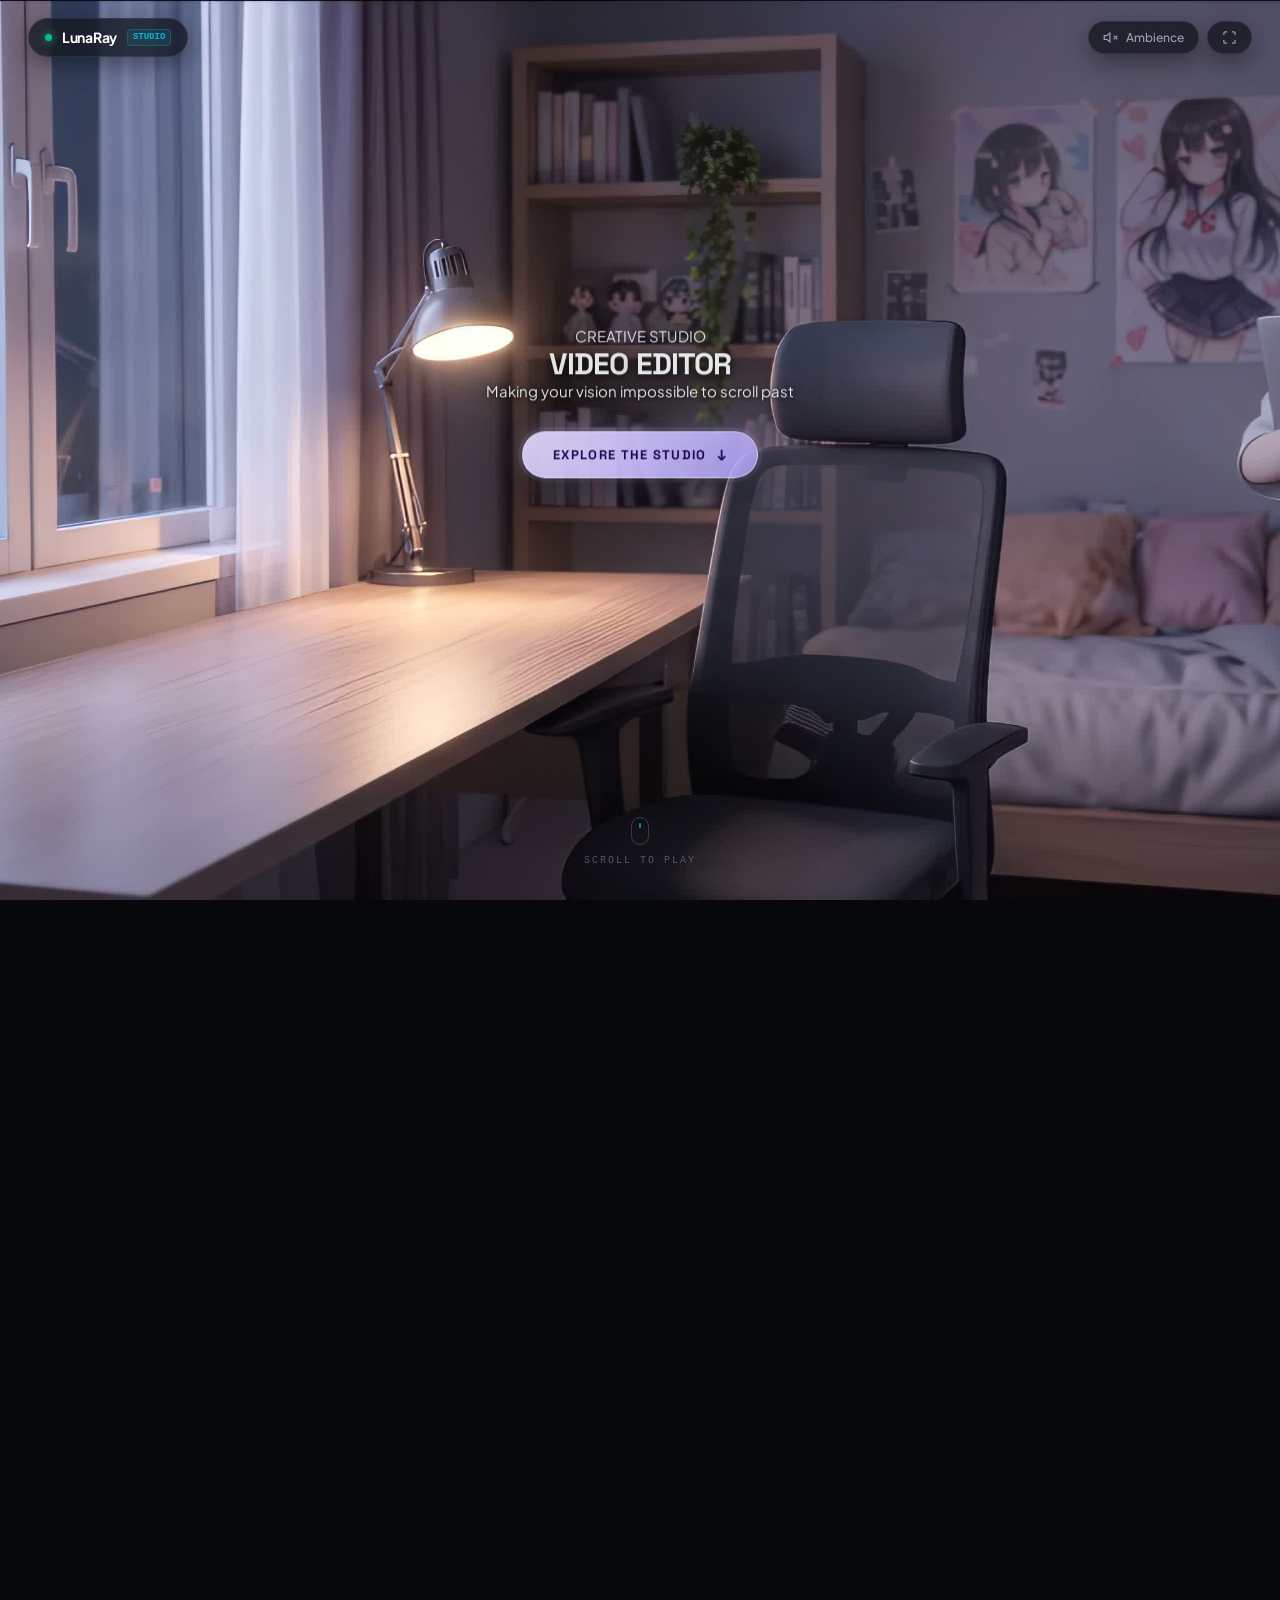
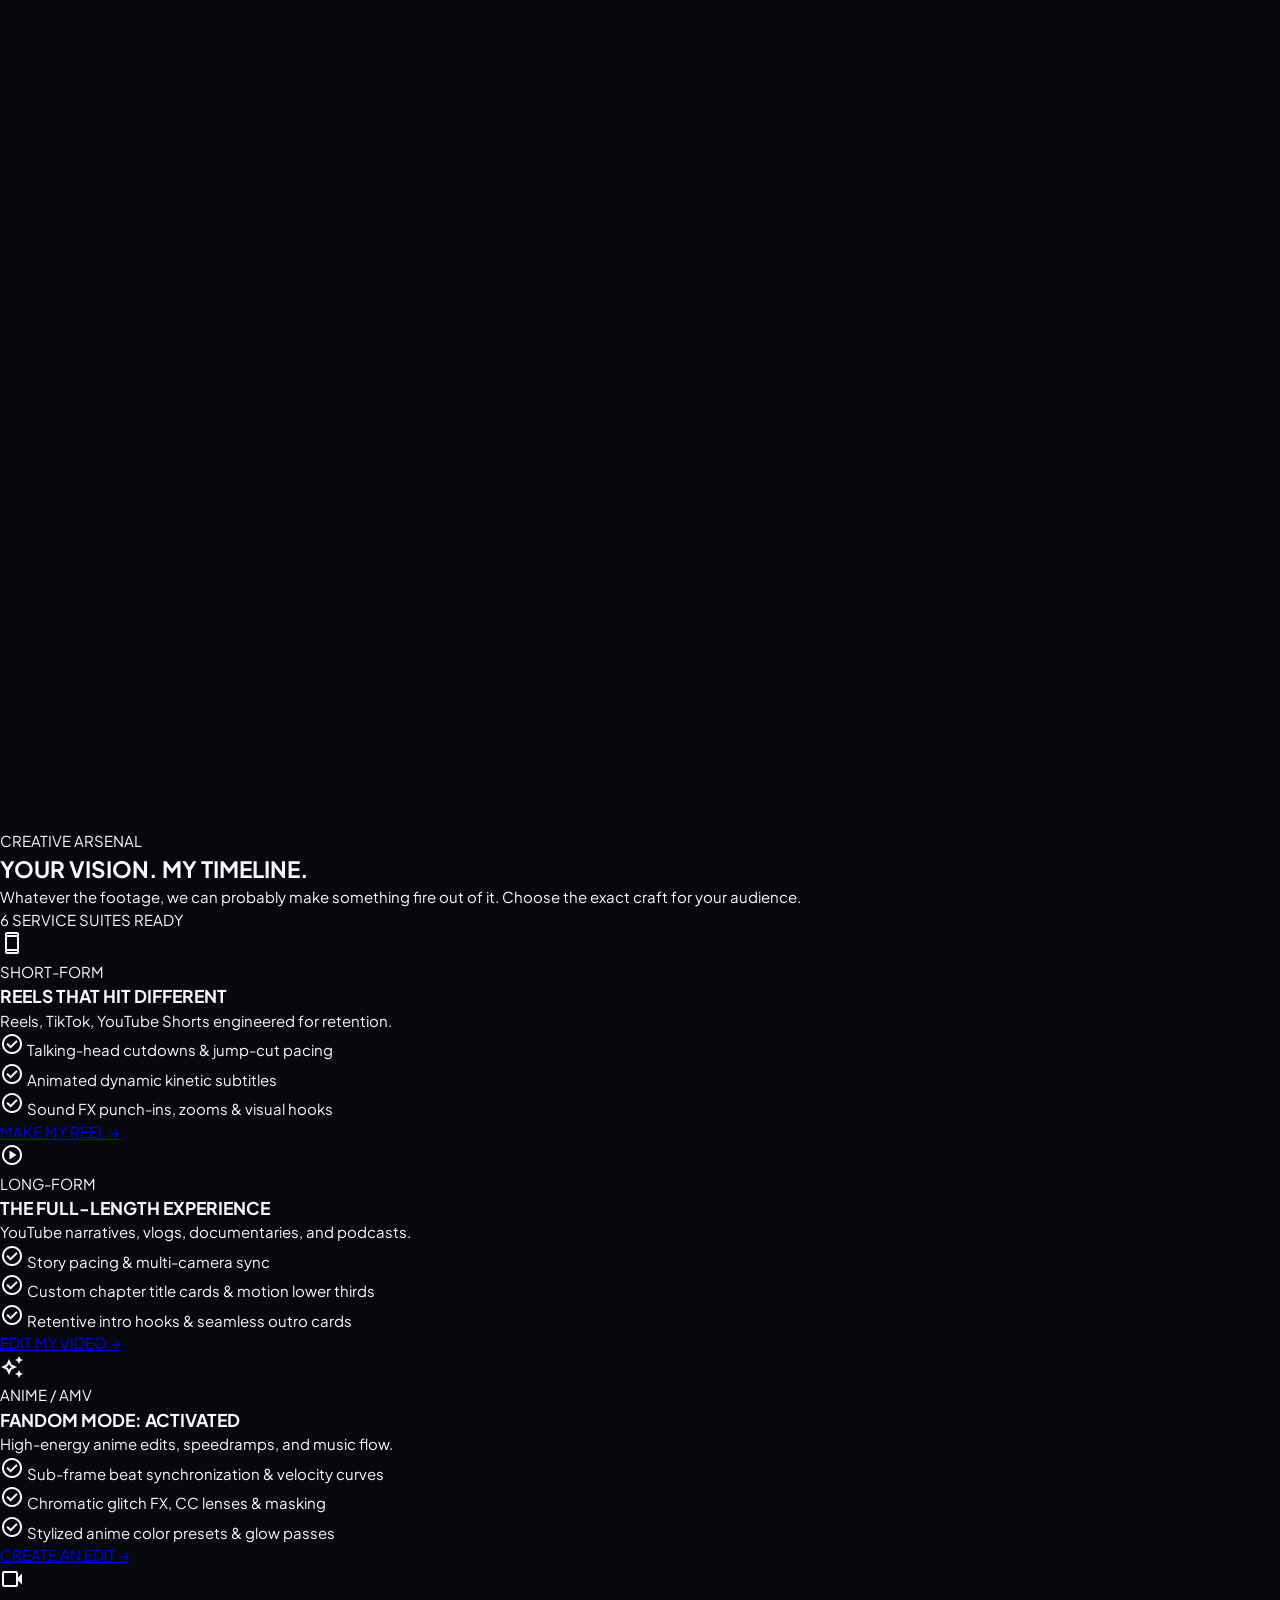
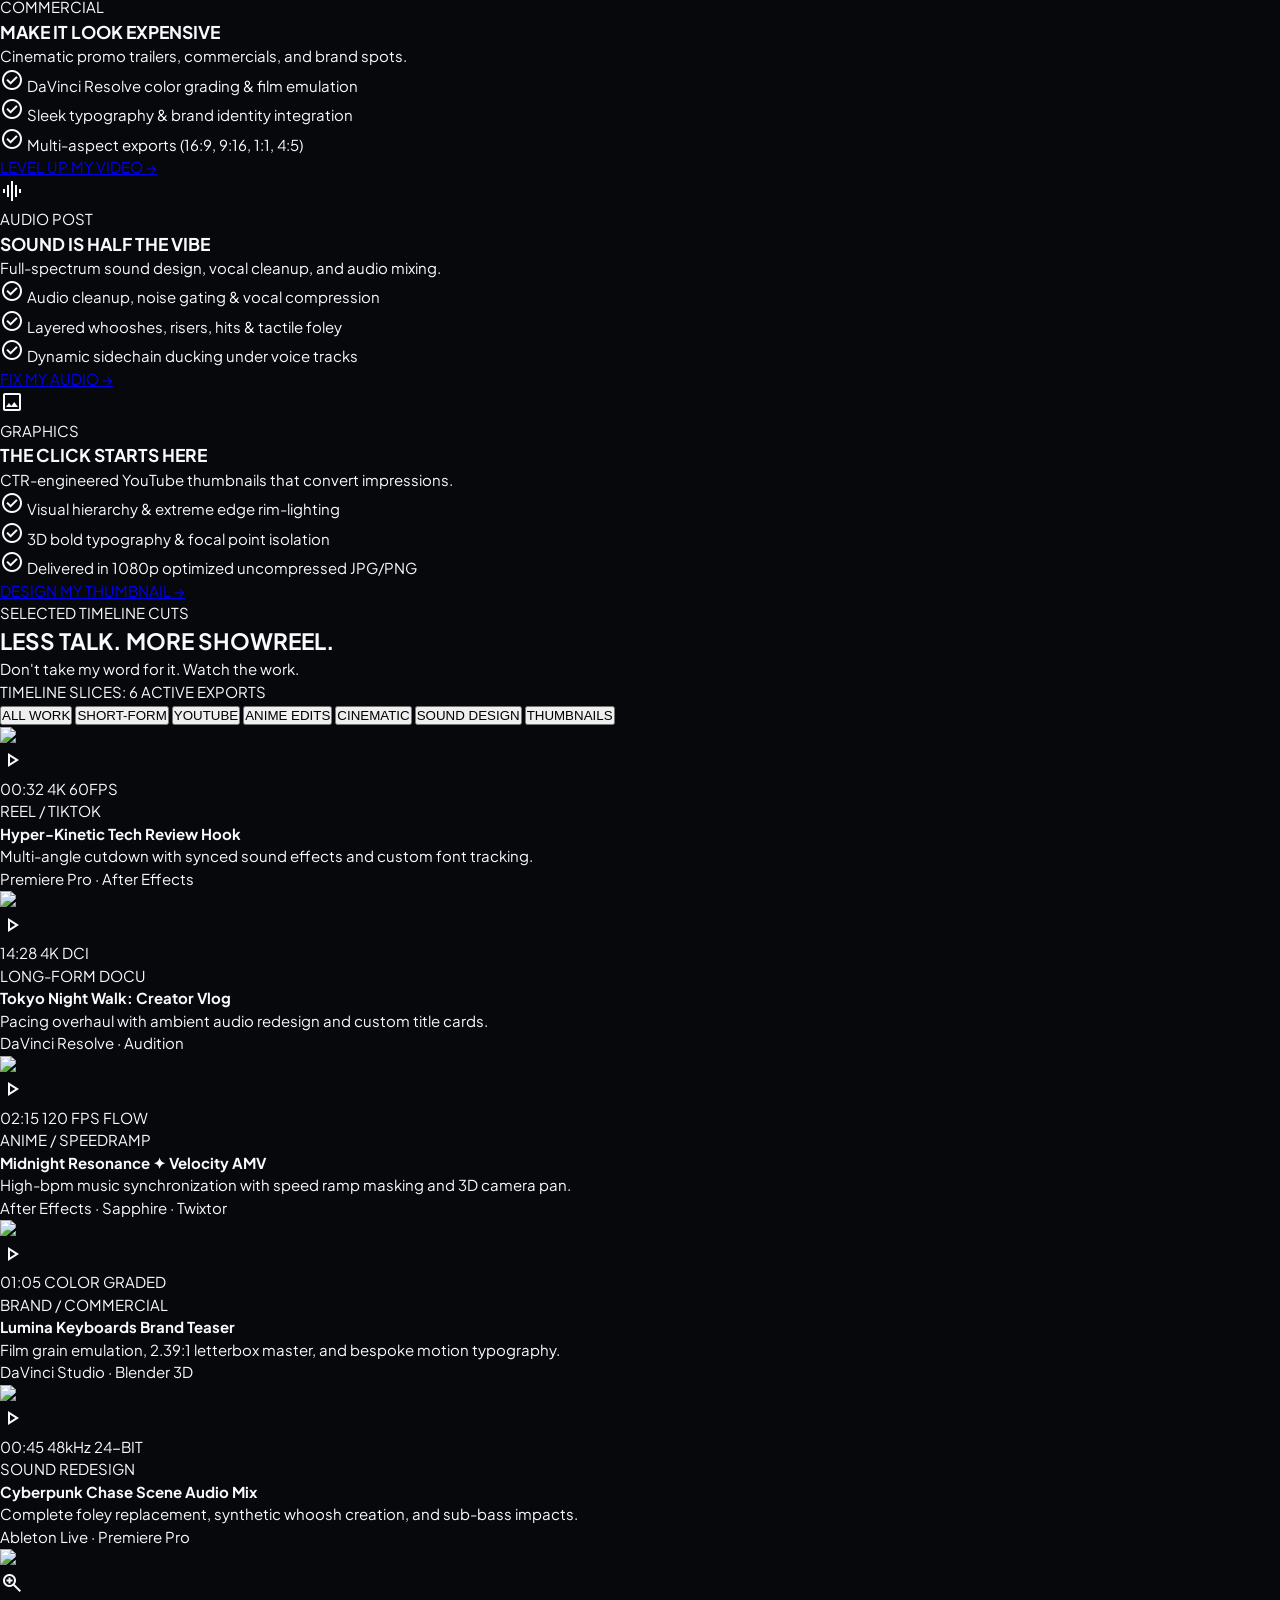
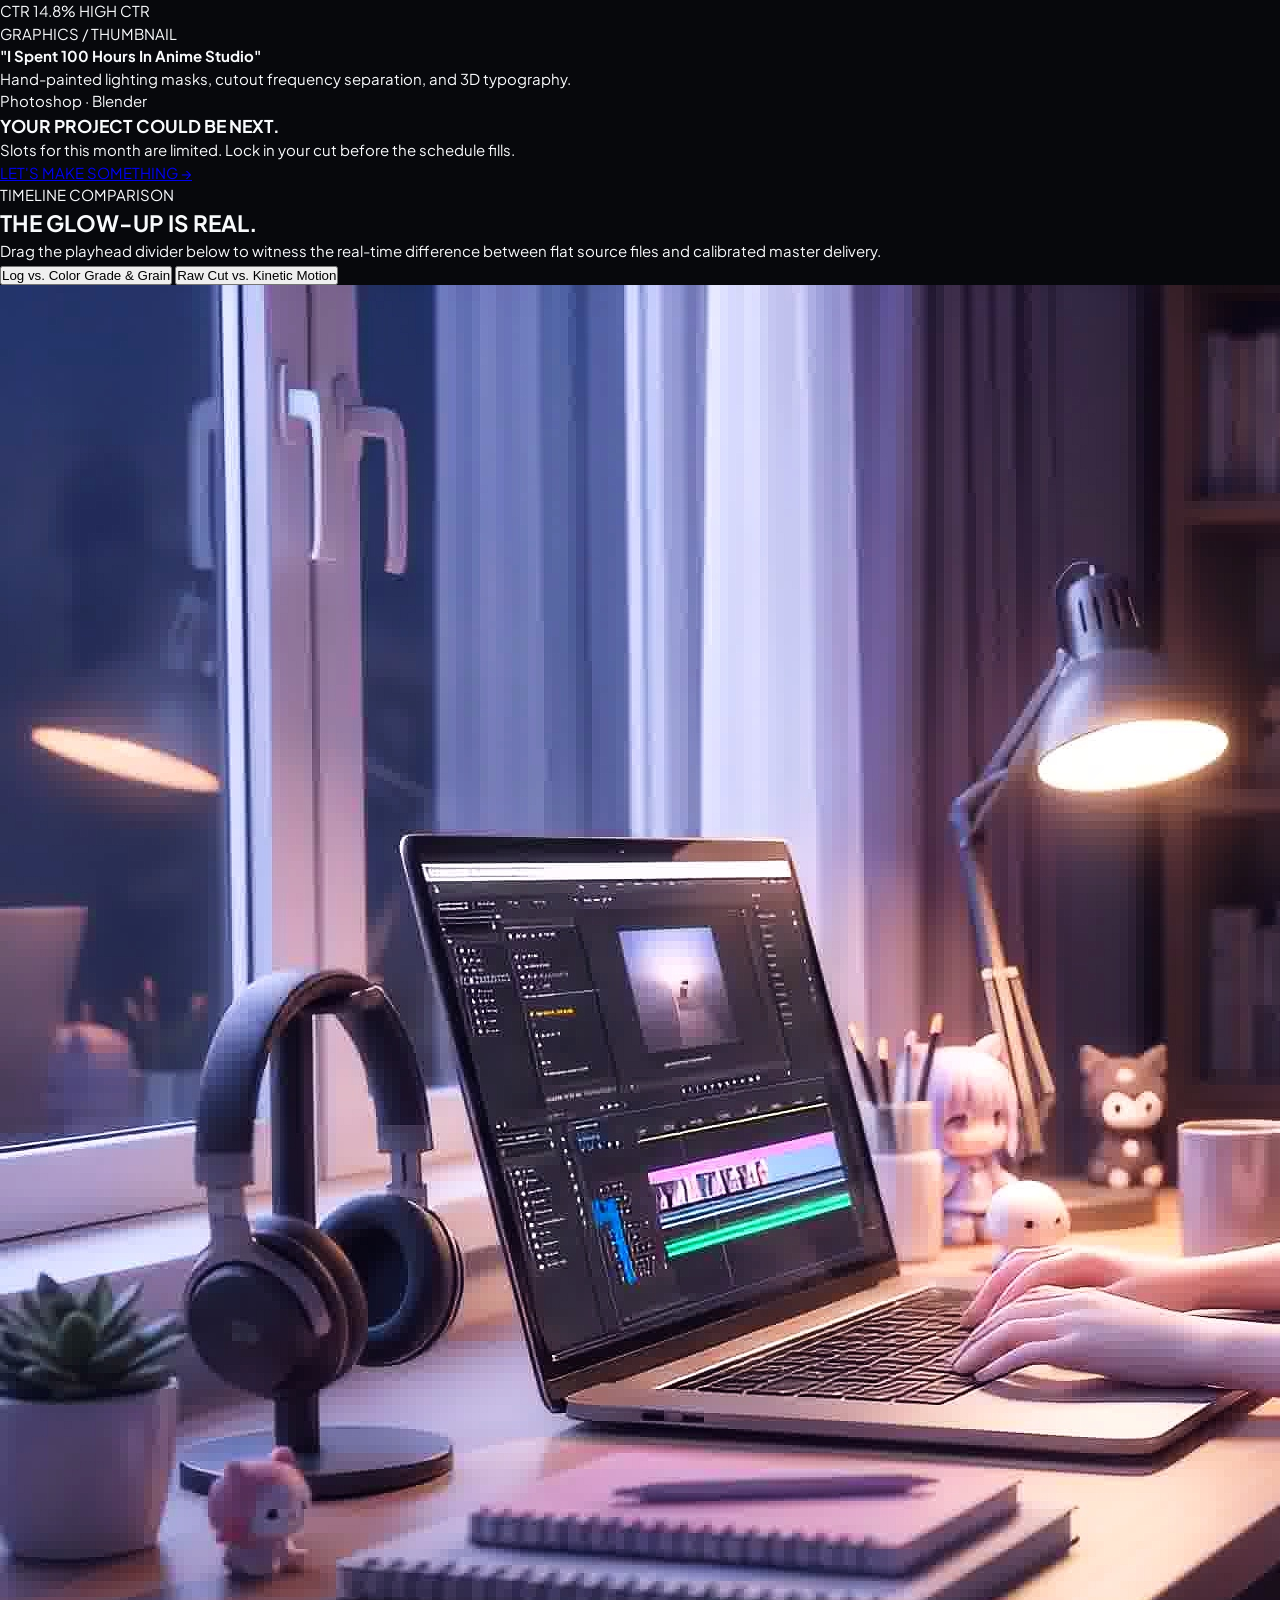
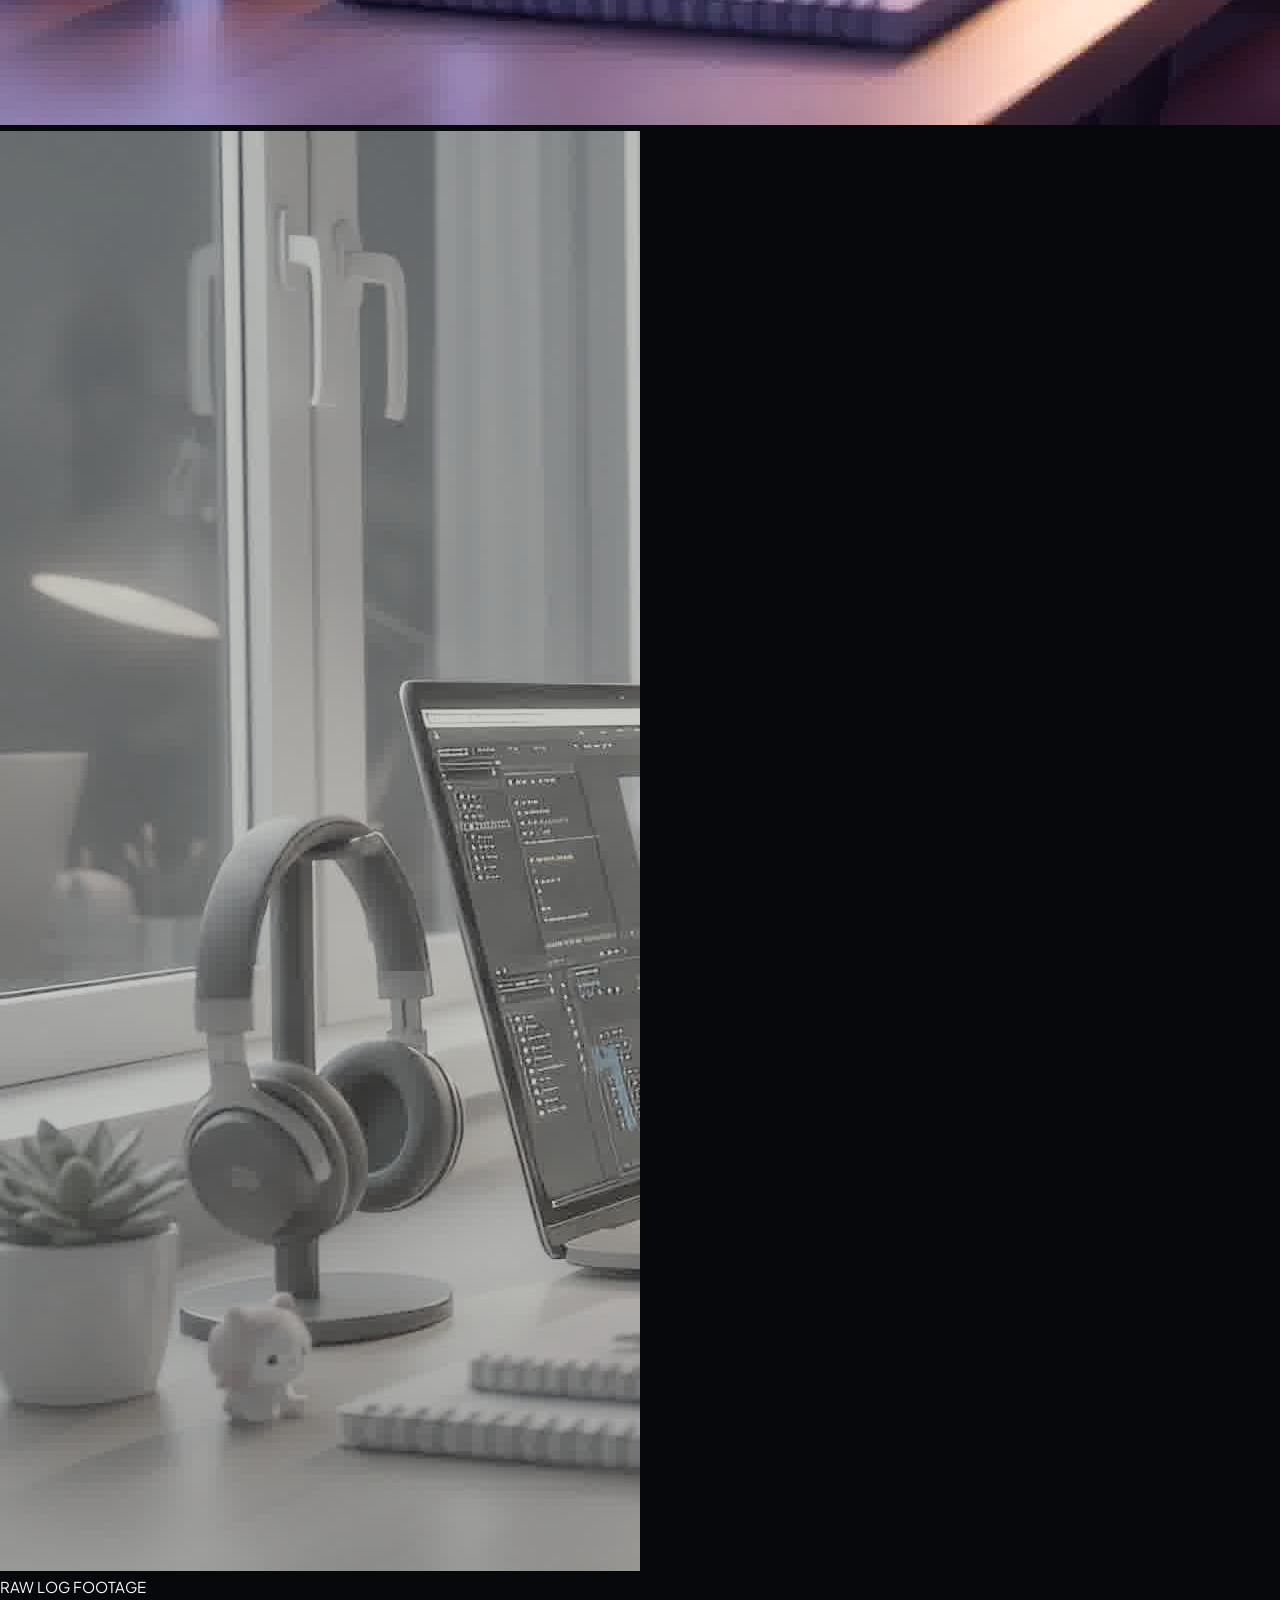
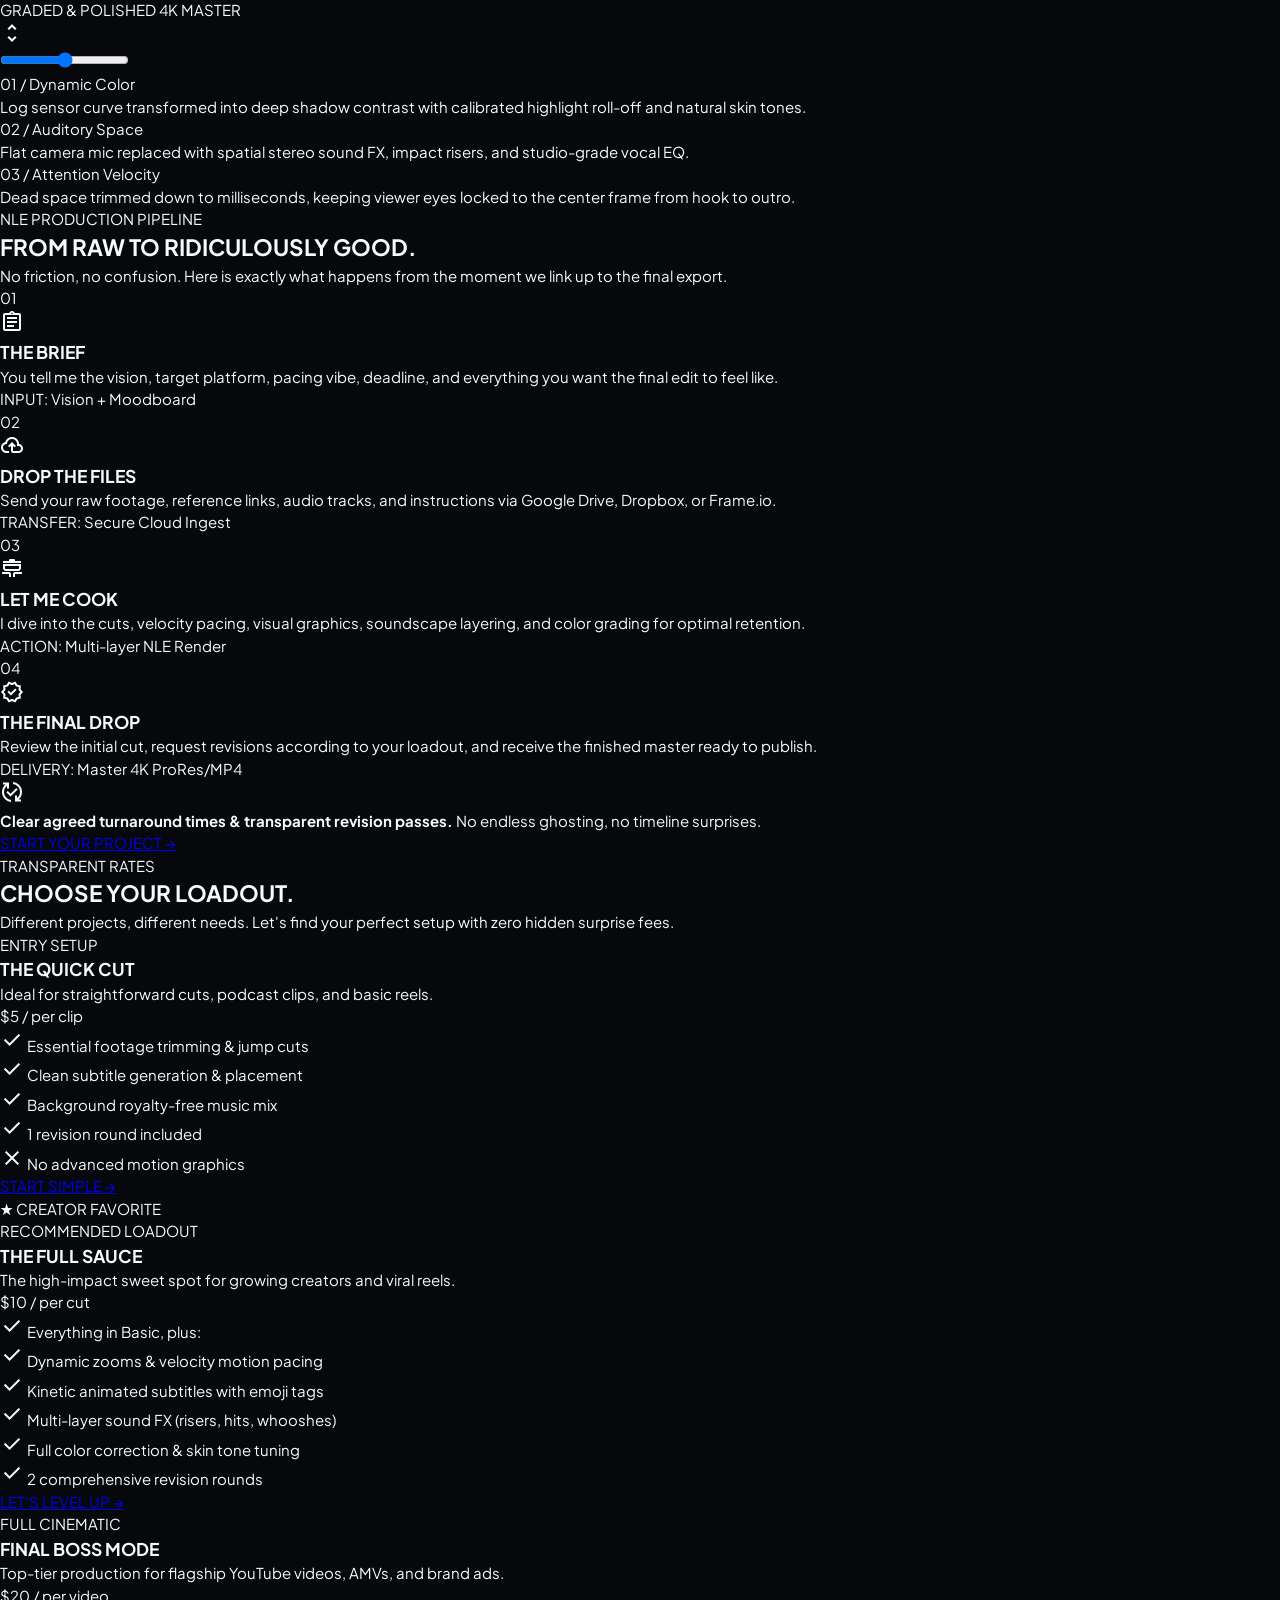
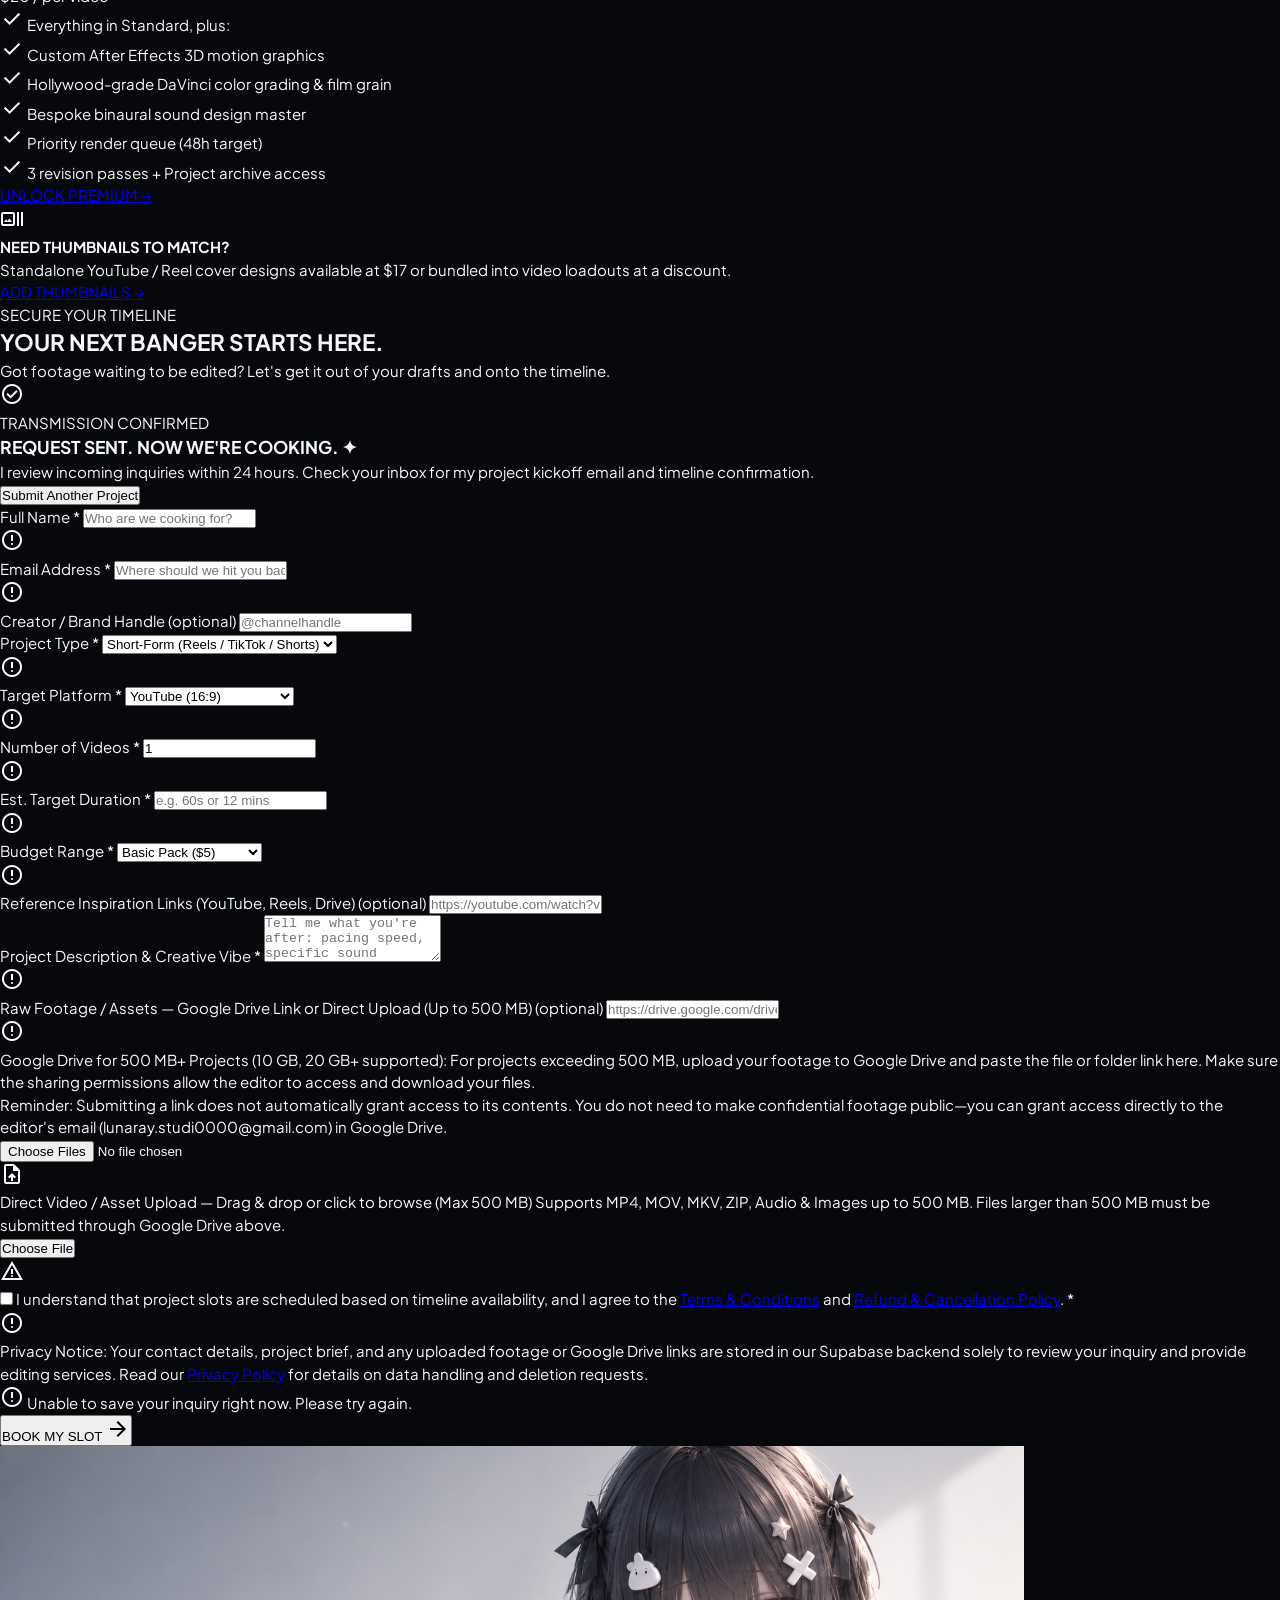
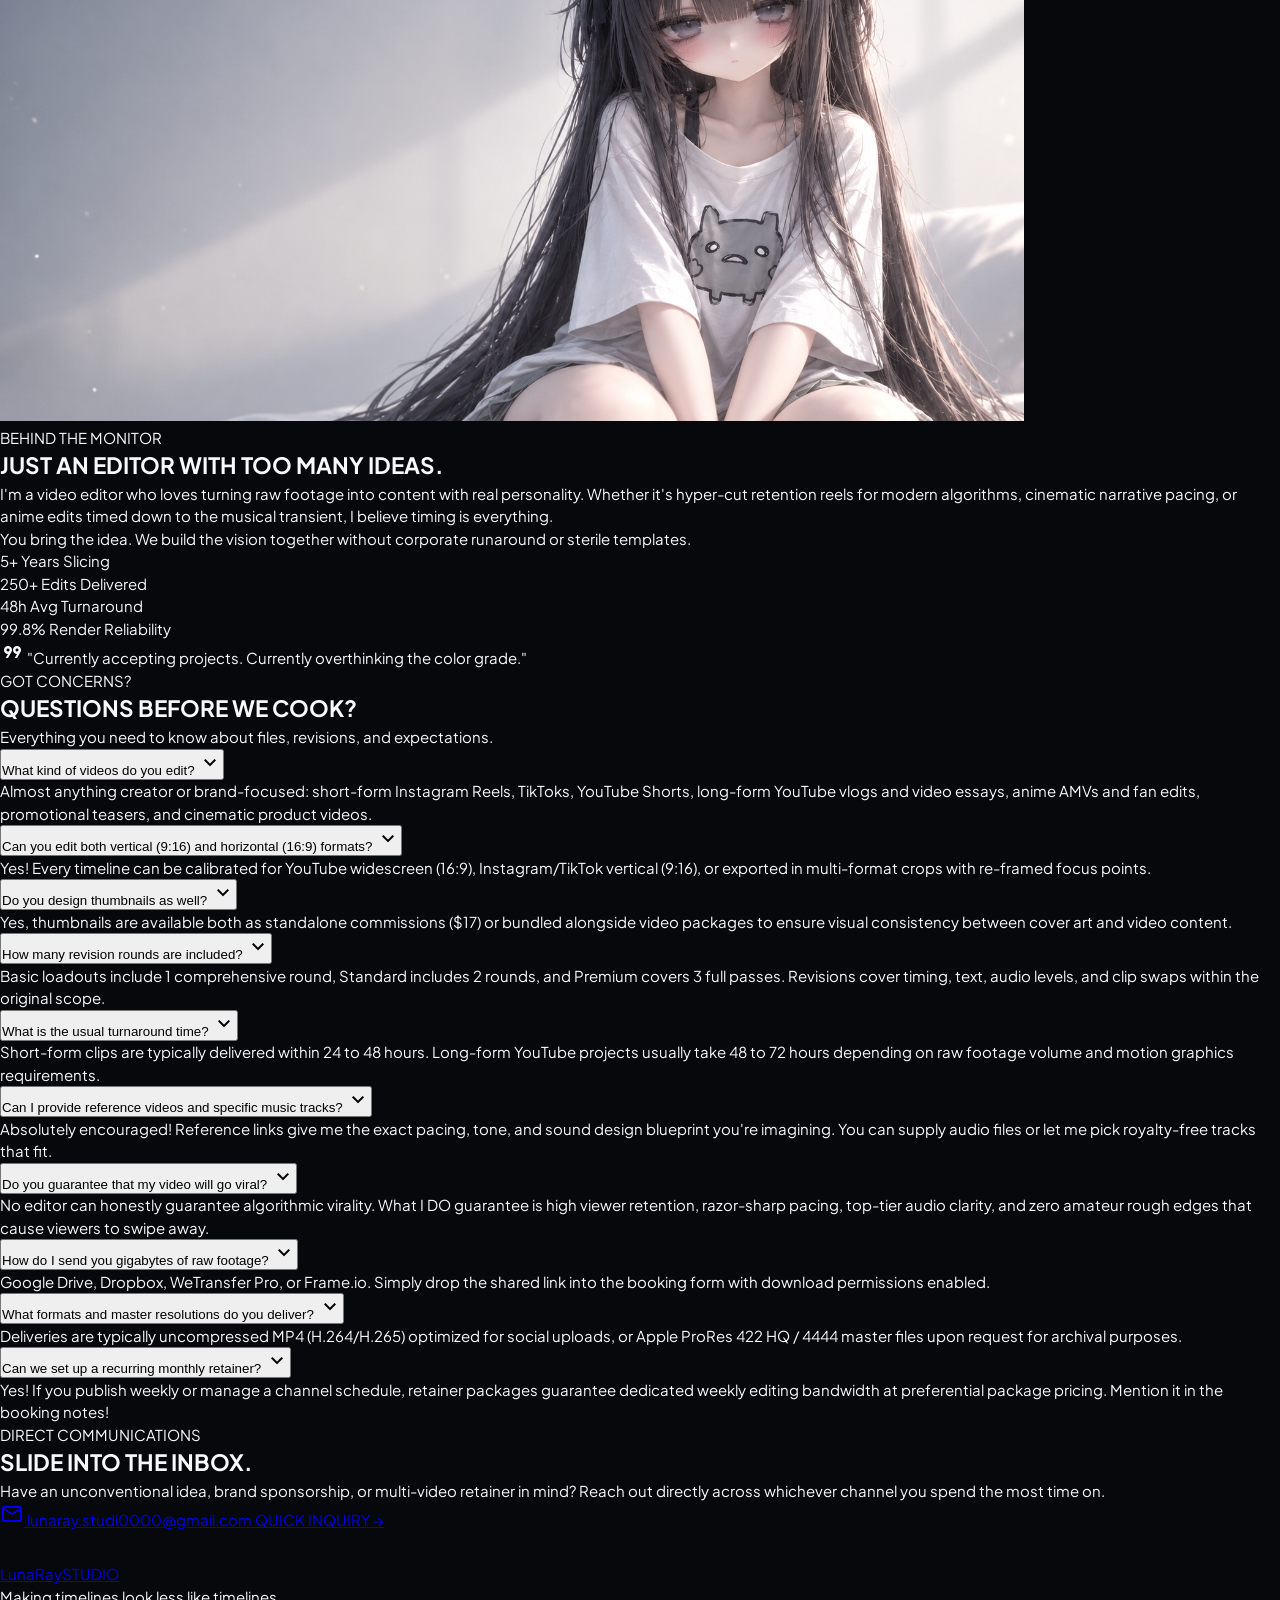
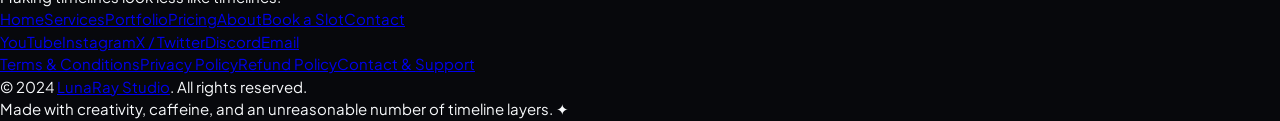
==== commit b45ef16c: "Update pricing packages to Basic (), Standard (), and Premium ()" ====
--- a/index.html
+++ b/index.html
@@ -708,7 +708,7 @@
 <p class="font-body-sm text-body-sm text-on-surface-variant">Ideal for straightforward cuts, podcast clips, and basic reels.</p>
 </div>
 <div class="flex items-baseline gap-2">
-<span class="font-display-lg text-display-lg text-on-surface font-bold">$44</span>
+<span class="font-display-lg text-display-lg text-on-surface font-bold">$5</span>
 <span class="font-body-sm text-body-sm text-on-surface-variant">/ per clip</span>
 </div>
 <ul class="flex flex-col gap-3 font-body-sm text-body-sm text-on-surface-variant pt-4 border-t border-surface-container-high">
@@ -736,7 +736,7 @@
 <p class="font-body-sm text-body-sm text-on-surface-variant">The high-impact sweet spot for growing creators and viral reels.</p>
 </div>
 <div class="flex items-baseline gap-2">
-<span class="font-display-lg text-display-lg text-primary font-bold">$100</span>
+<span class="font-display-lg text-display-lg text-primary font-bold">$10</span>
 <span class="font-body-sm text-body-sm text-on-surface-variant">/ per cut</span>
 </div>
 <ul class="flex flex-col gap-3 font-body-sm text-body-sm text-on-surface-variant pt-4 border-t border-surface-container-high">
@@ -761,7 +761,7 @@
 <p class="font-body-sm text-body-sm text-on-surface-variant">Top-tier production for flagship YouTube videos, AMVs, and brand ads.</p>
 </div>
 <div class="flex items-baseline gap-2">
-<span class="font-display-lg text-display-lg text-secondary font-bold">$211</span>
+<span class="font-display-lg text-display-lg text-secondary font-bold">$20</span>
 <span class="font-body-sm text-body-sm text-on-surface-variant">/ per video</span>
 </div>
 <ul class="flex flex-col gap-3 font-body-sm text-body-sm text-on-surface-variant pt-4 border-t border-surface-container-high">
@@ -902,9 +902,9 @@
 <div class="flex flex-col gap-2">
 <label class="font-label-sm text-label-sm text-on-surface-variant uppercase" for="budget-tier">Budget Range *</label>
 <select aria-required="true" class="w-full px-4 py-3 rounded-xl bg-surface-container-lowest text-on-surface focus:outline-none focus:ring-1 focus:ring-primary transition-all font-body-md text-body-md" id="budget-tier" required="">
-<option value="tier-basic">Under $56</option>
-<option value="tier-standard">$56 &ndash; $167</option>
-<option value="tier-premium">$167+</option>
+<option value="tier-basic">Basic Pack ($5)</option>
+<option value="tier-standard">Standard Pack ($10)</option>
+<option value="tier-premium">Premium Pack ($20)</option>
 </select>
 <p class="hidden text-error font-body-sm text-xs items-center gap-1.5 pt-0.5" id="error-budget-tier" role="alert">
 <span class="material-symbols-outlined text-[15px] shrink-0">error</span>
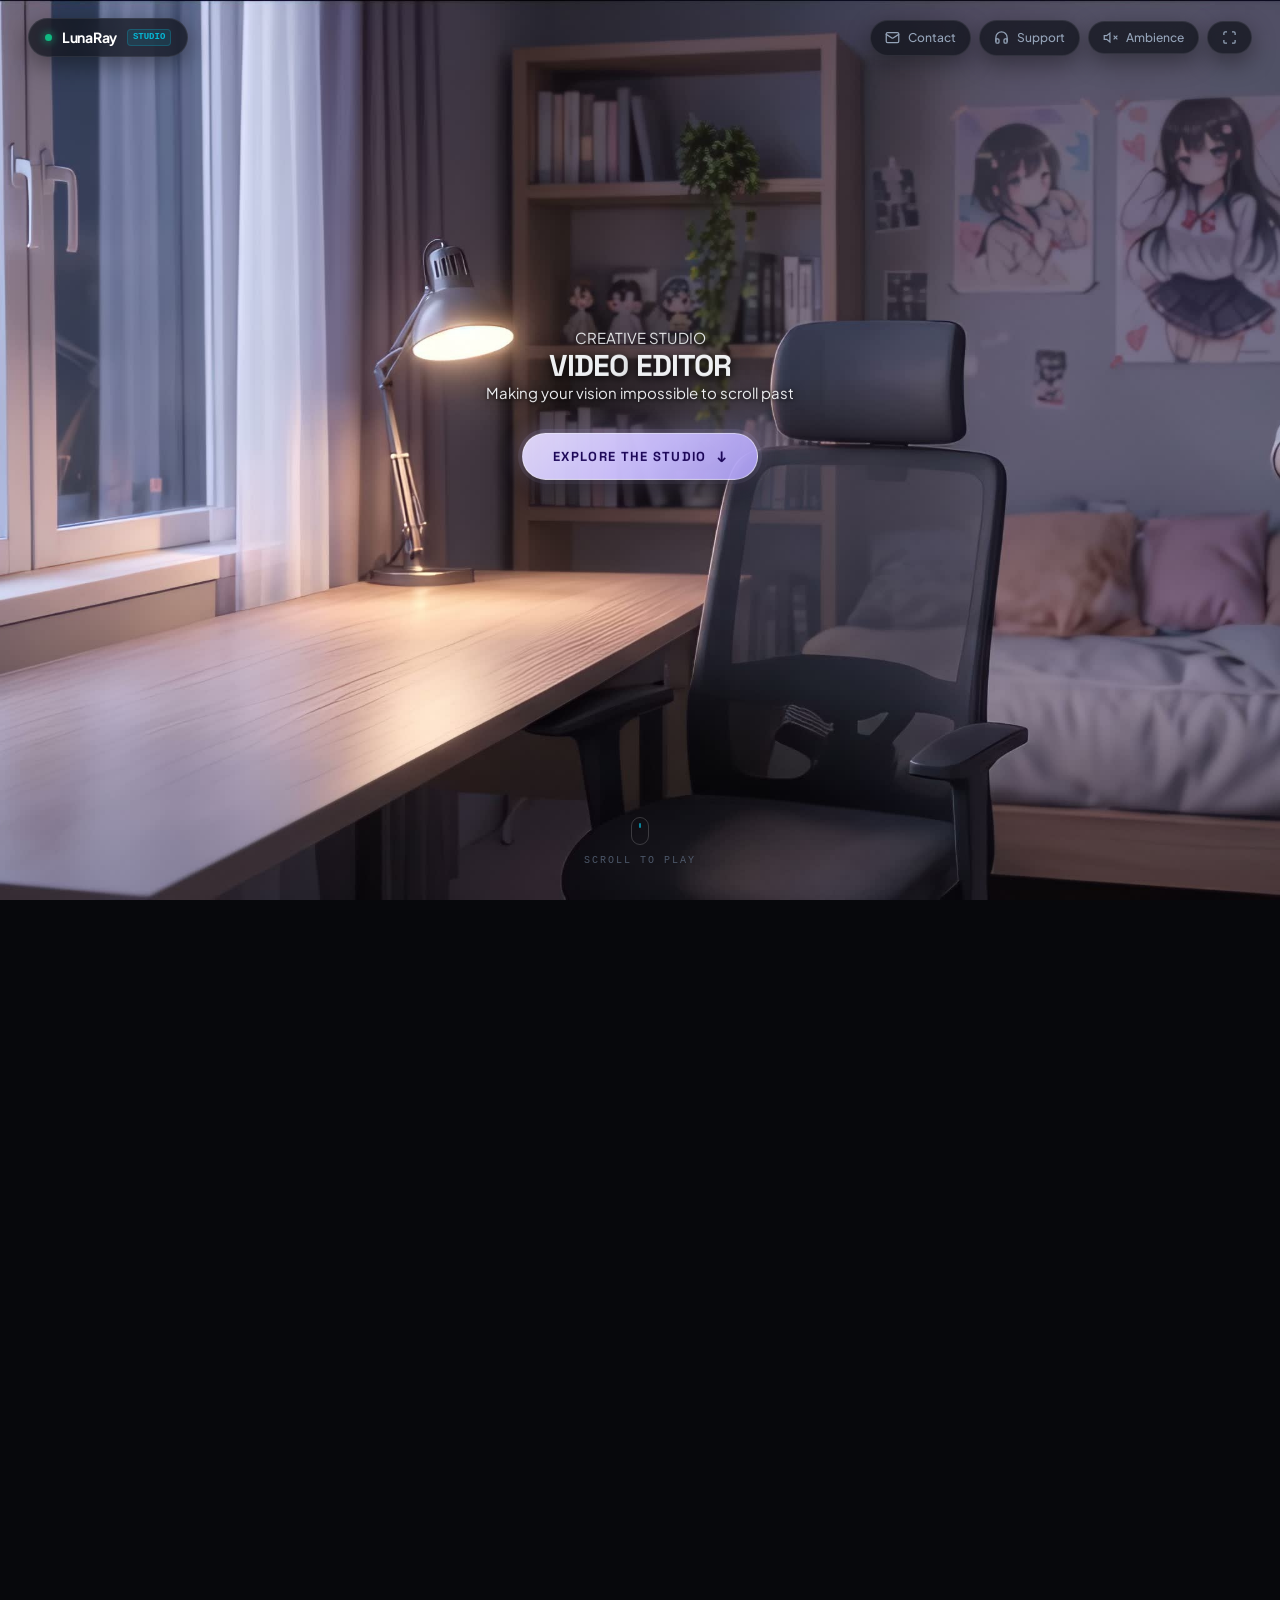
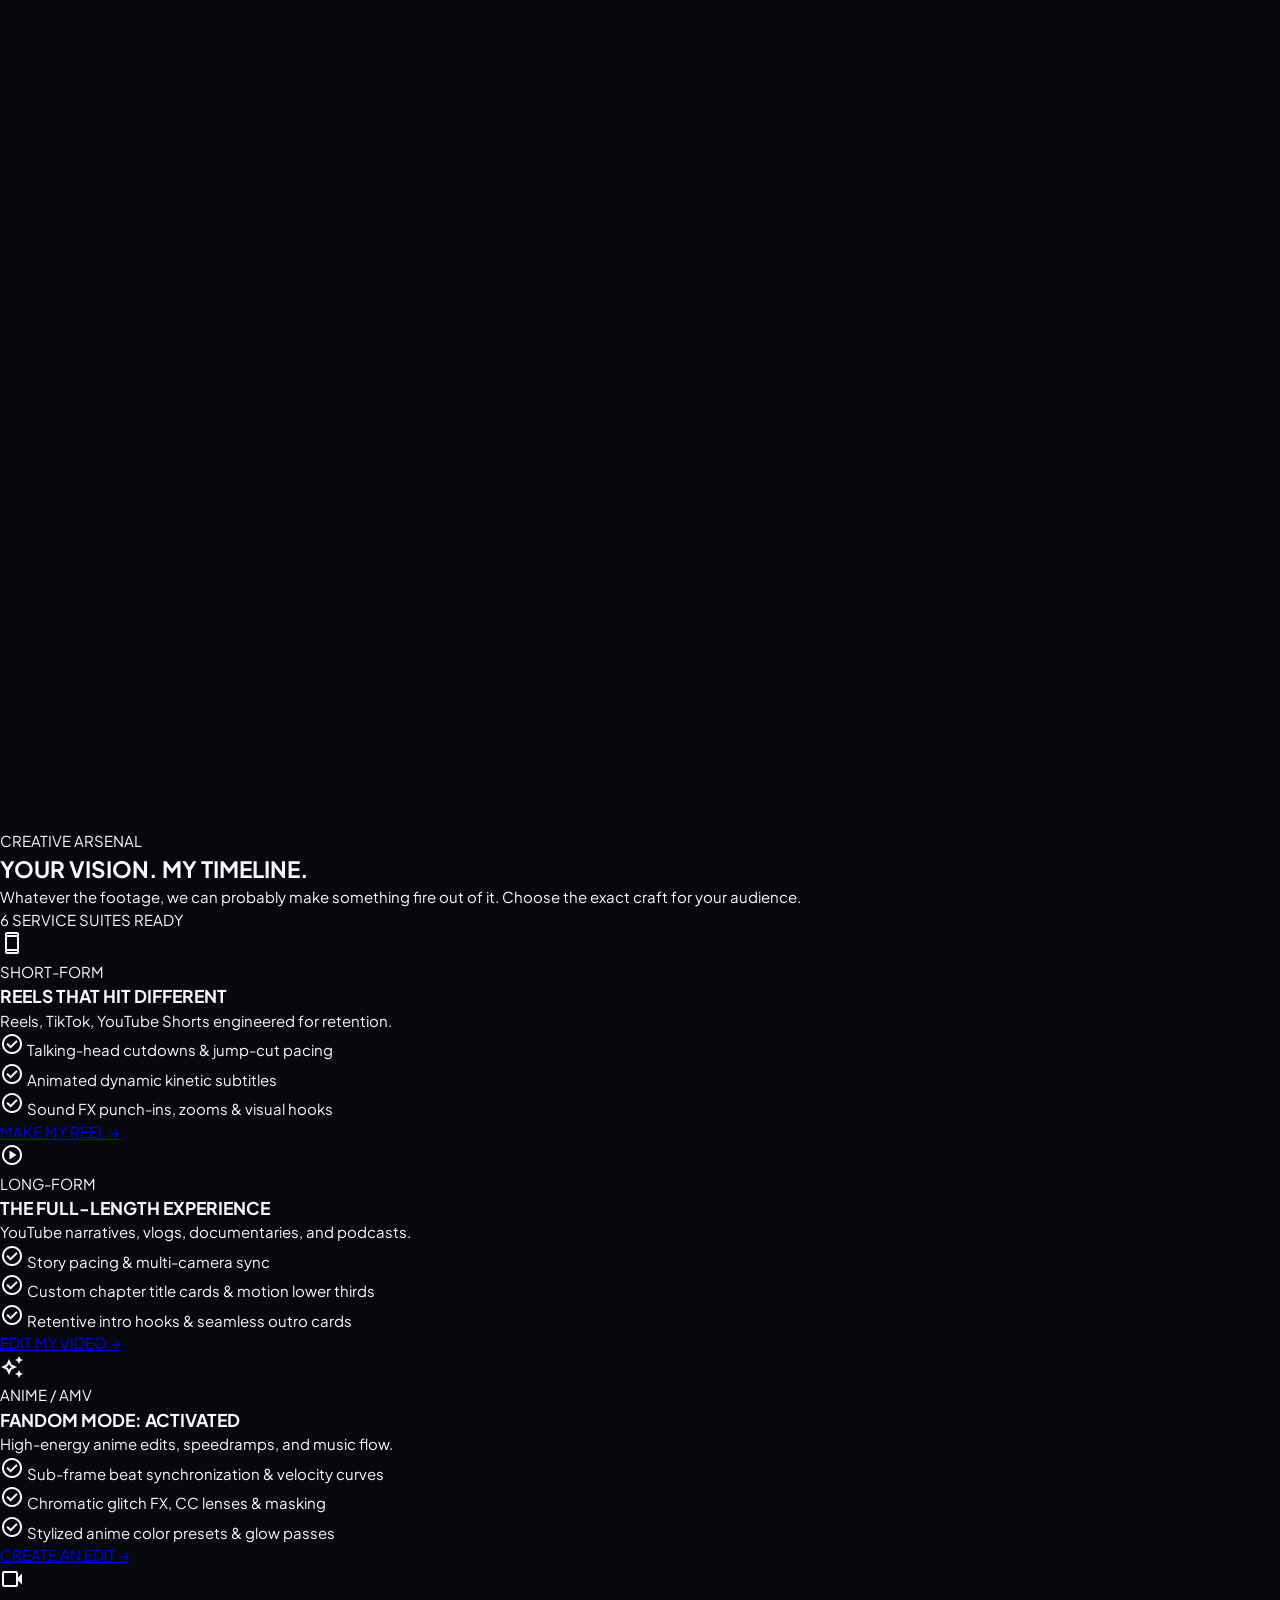
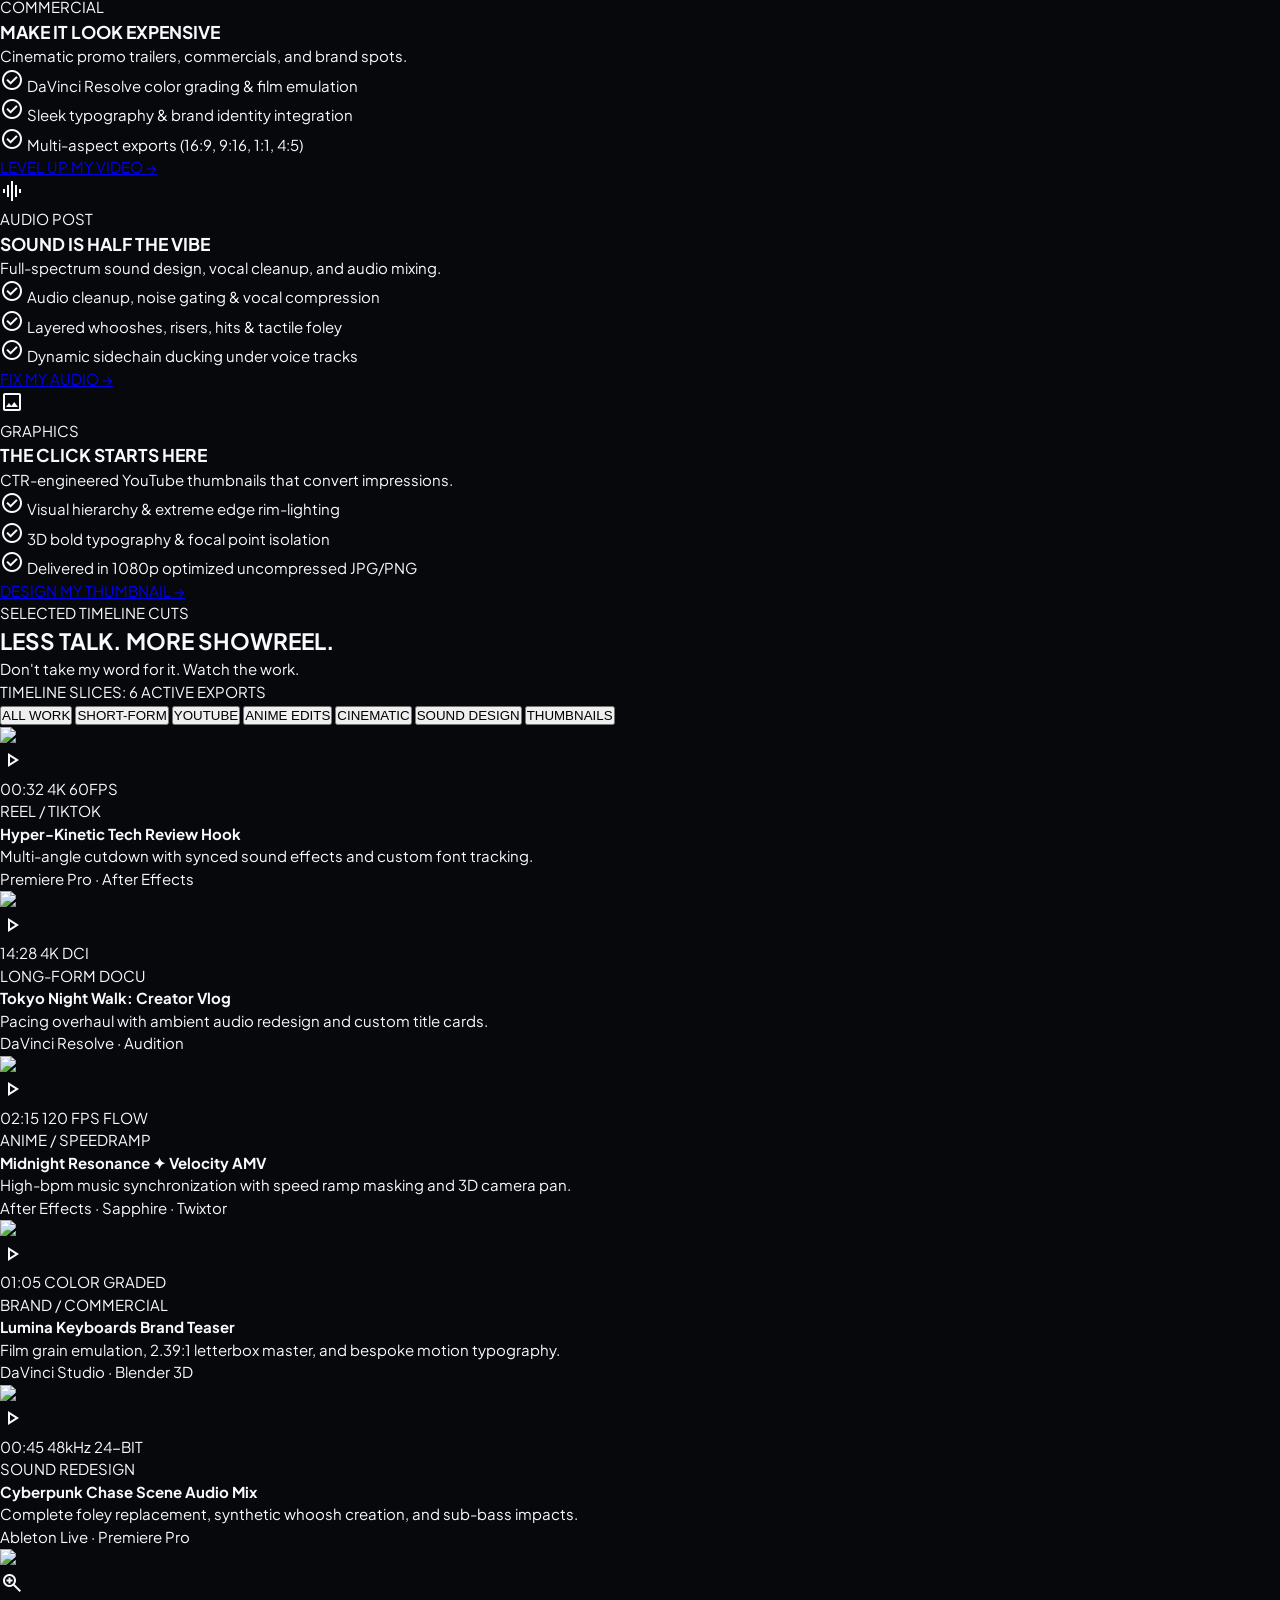
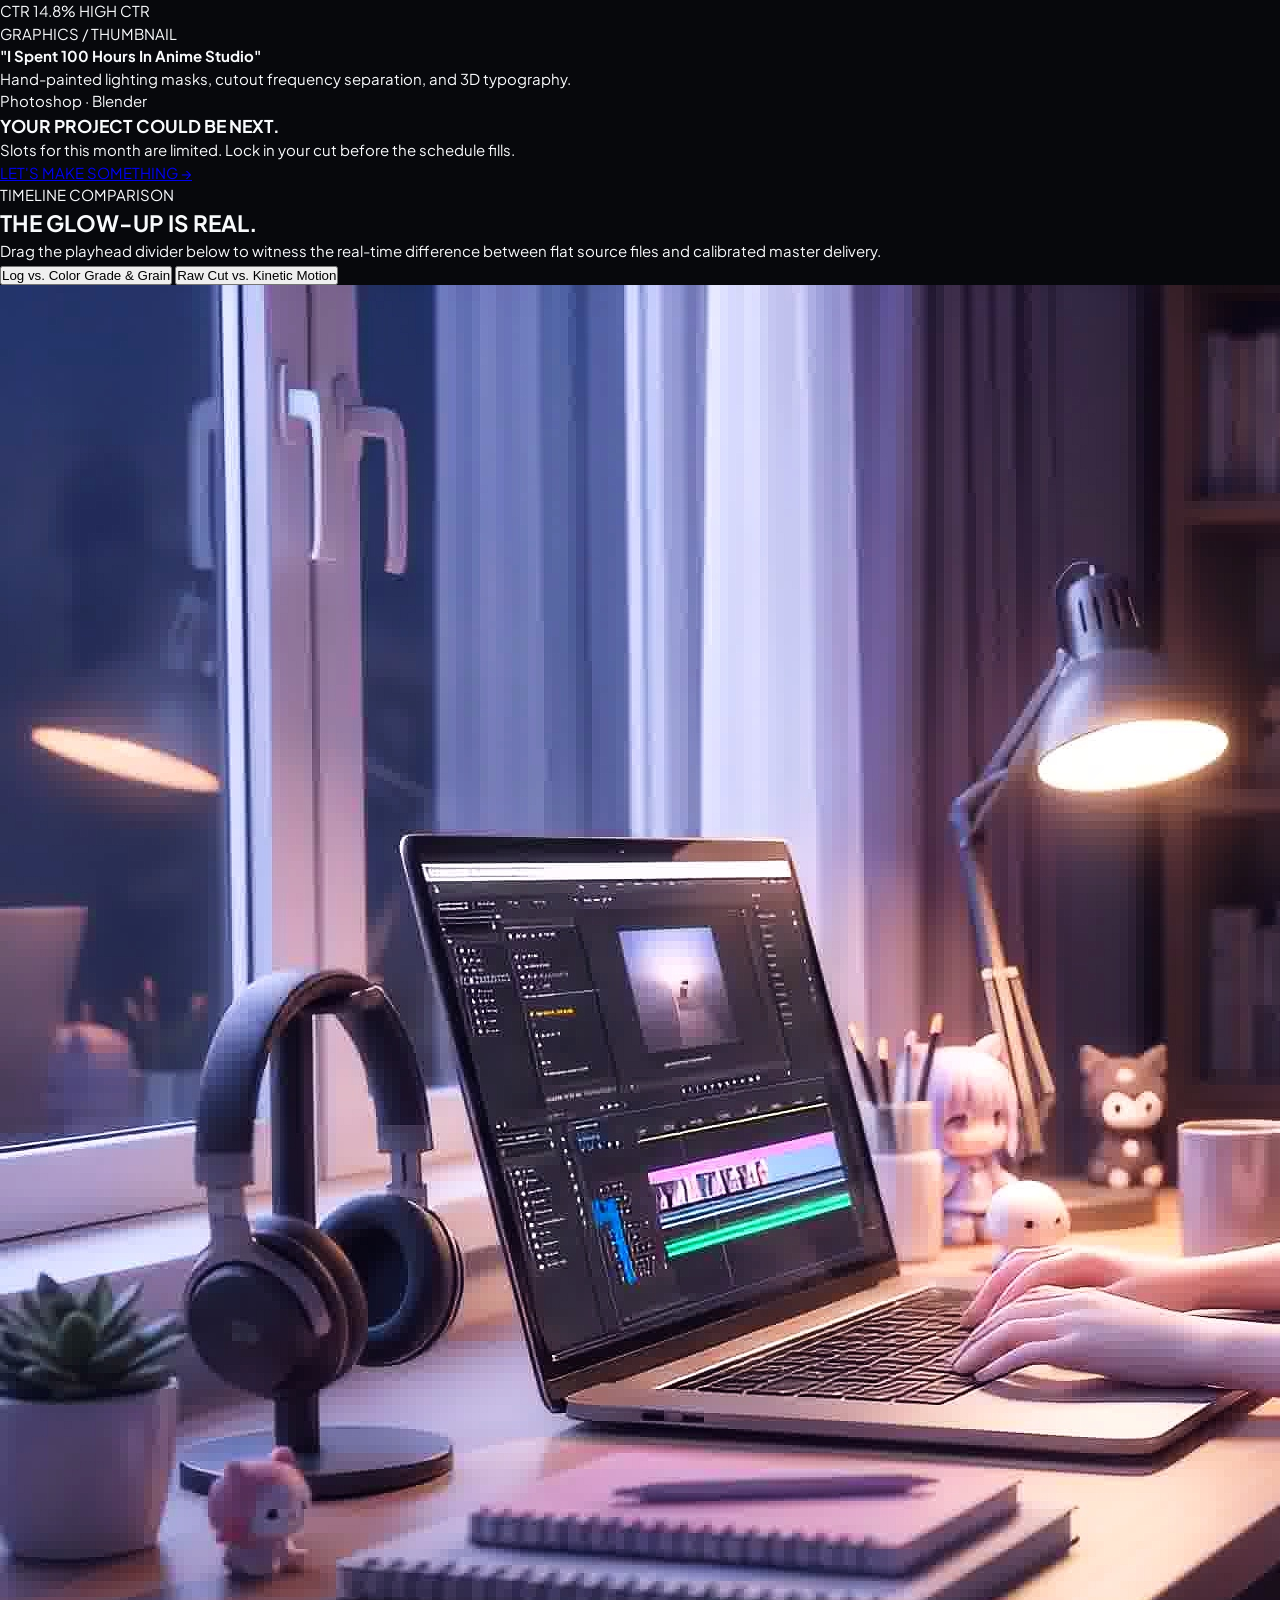
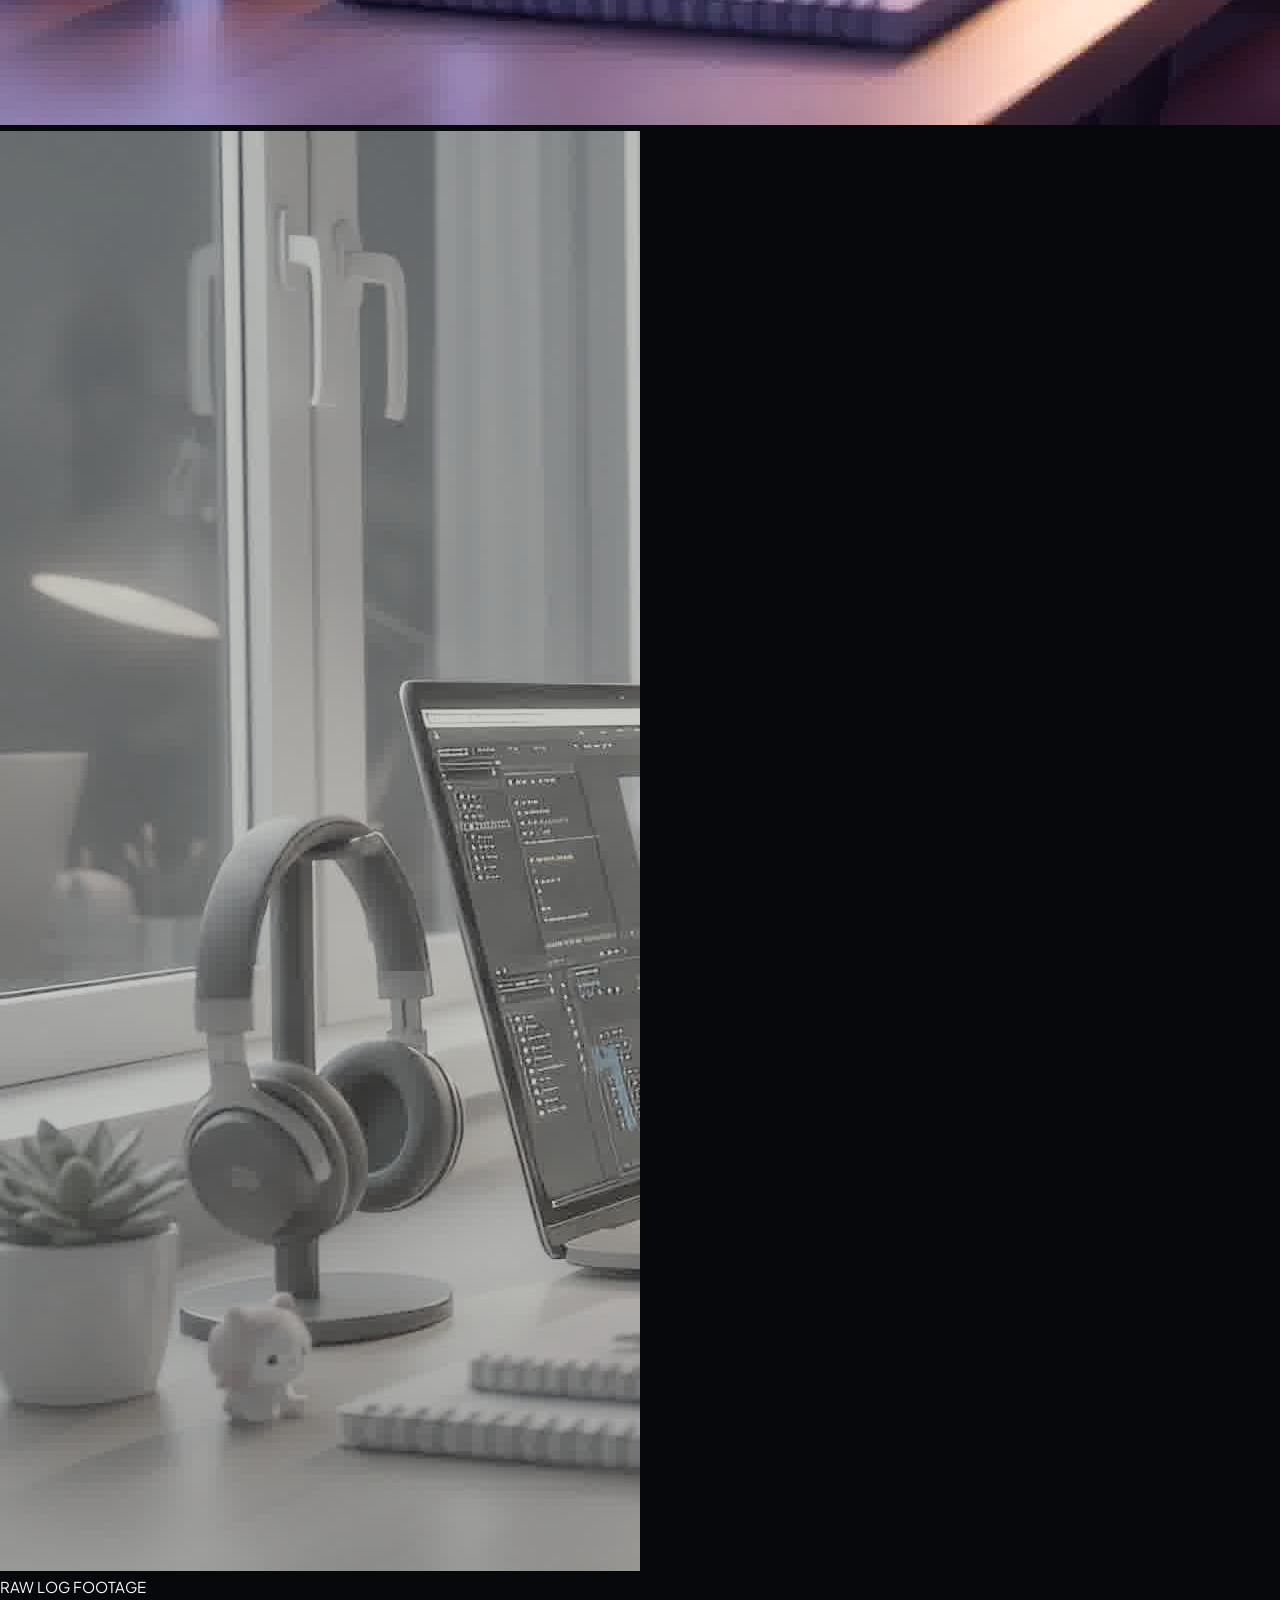
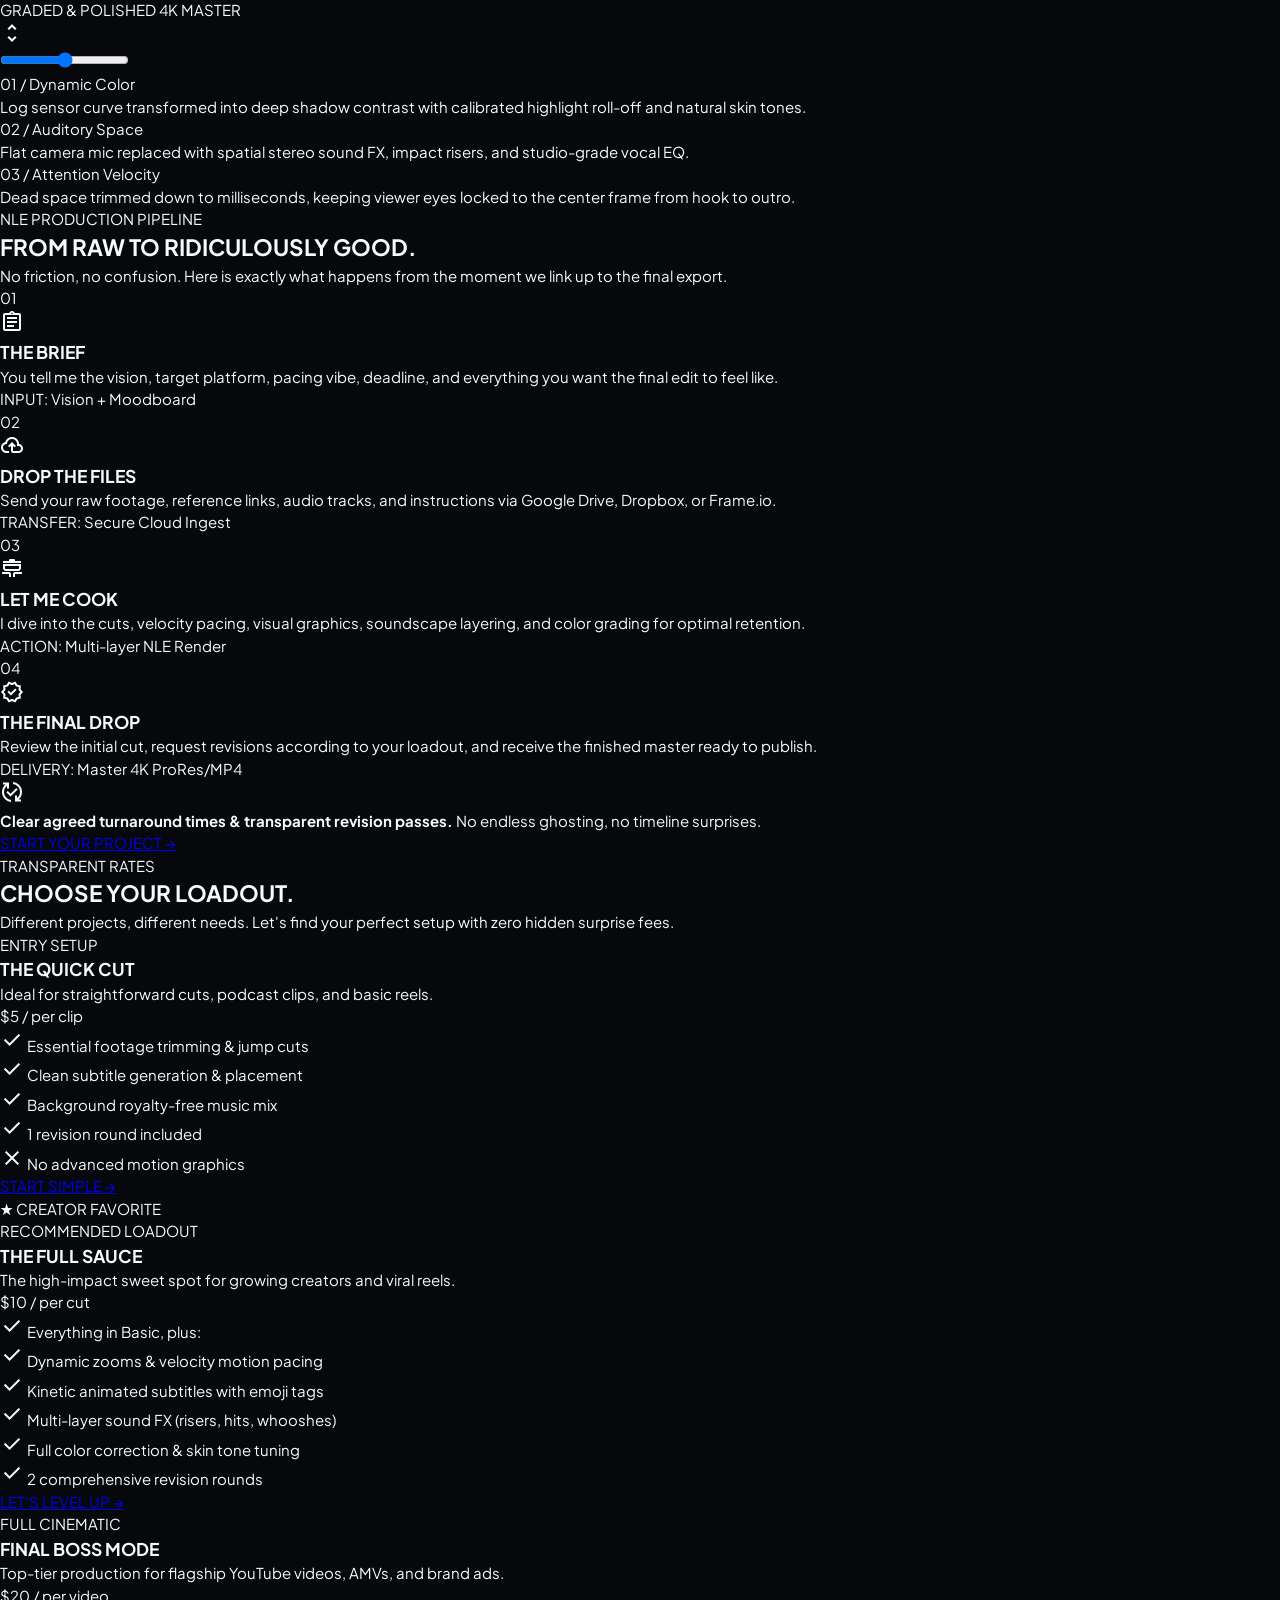
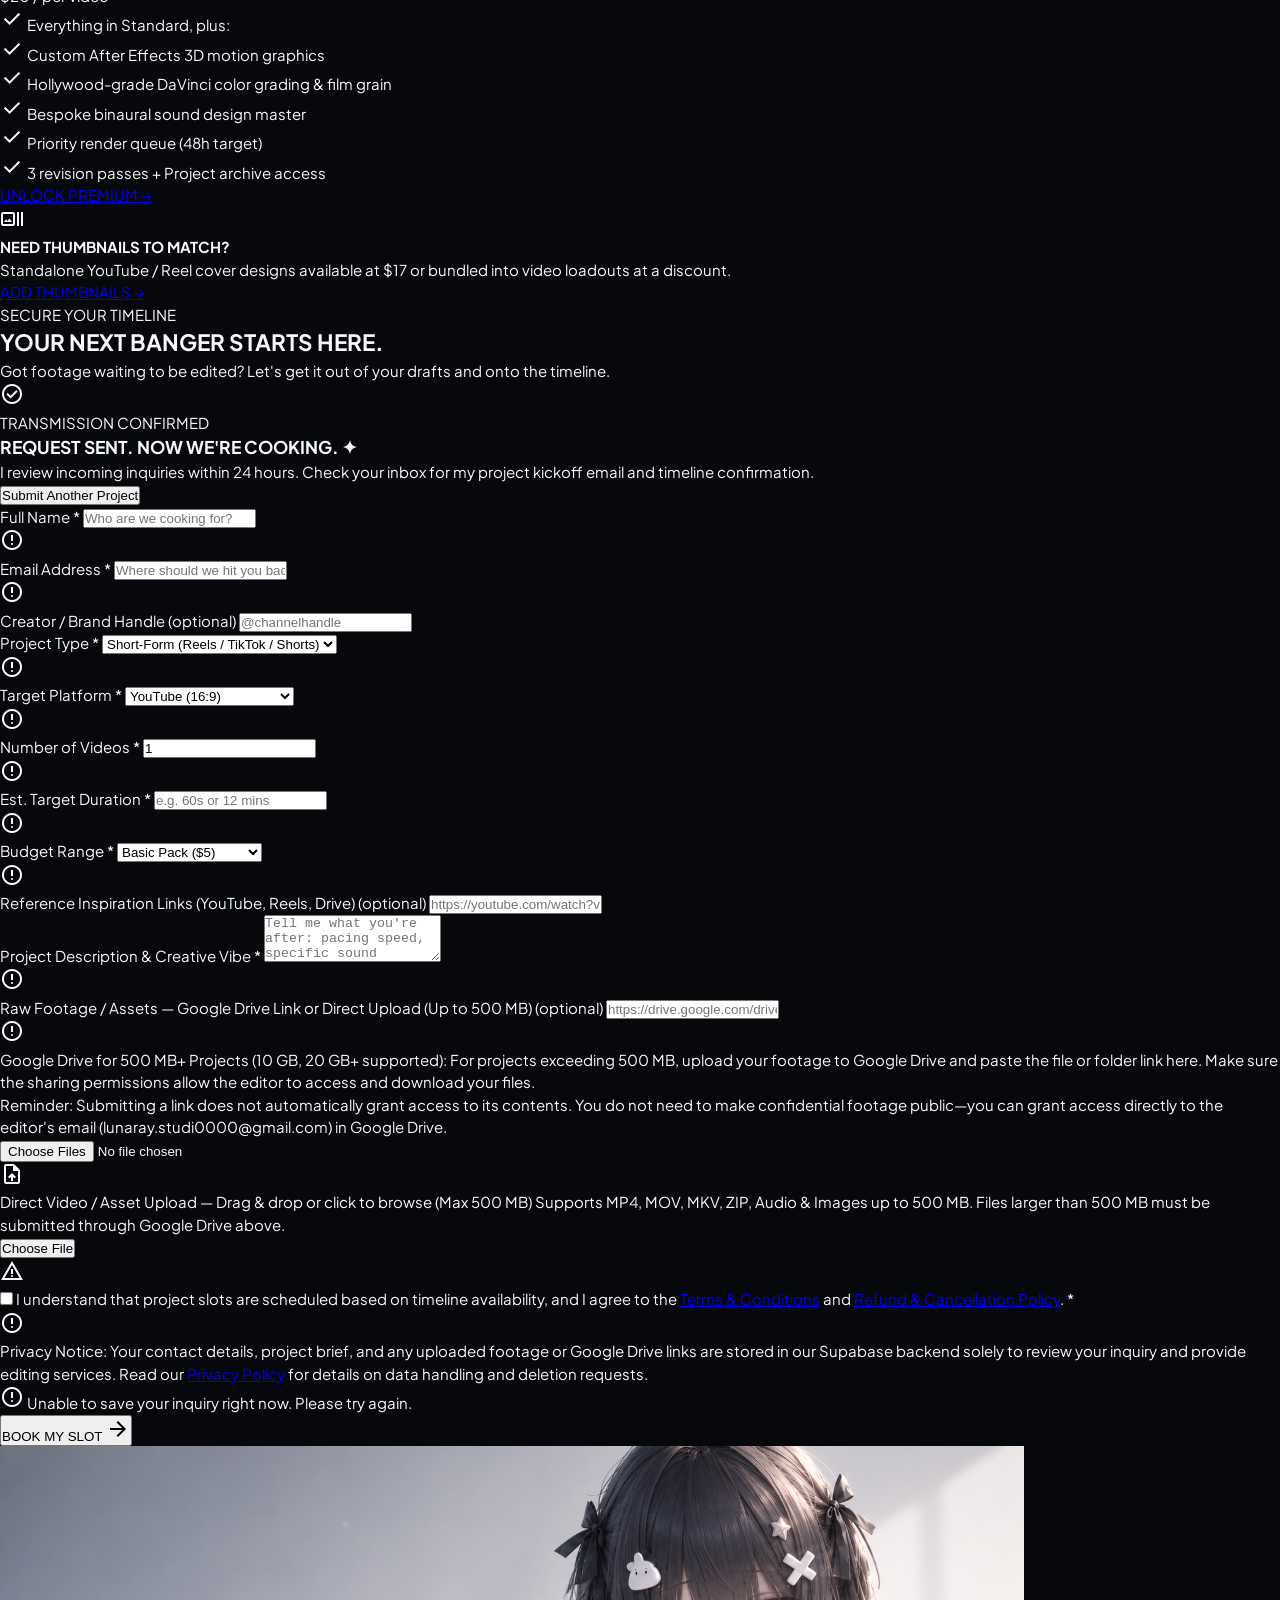
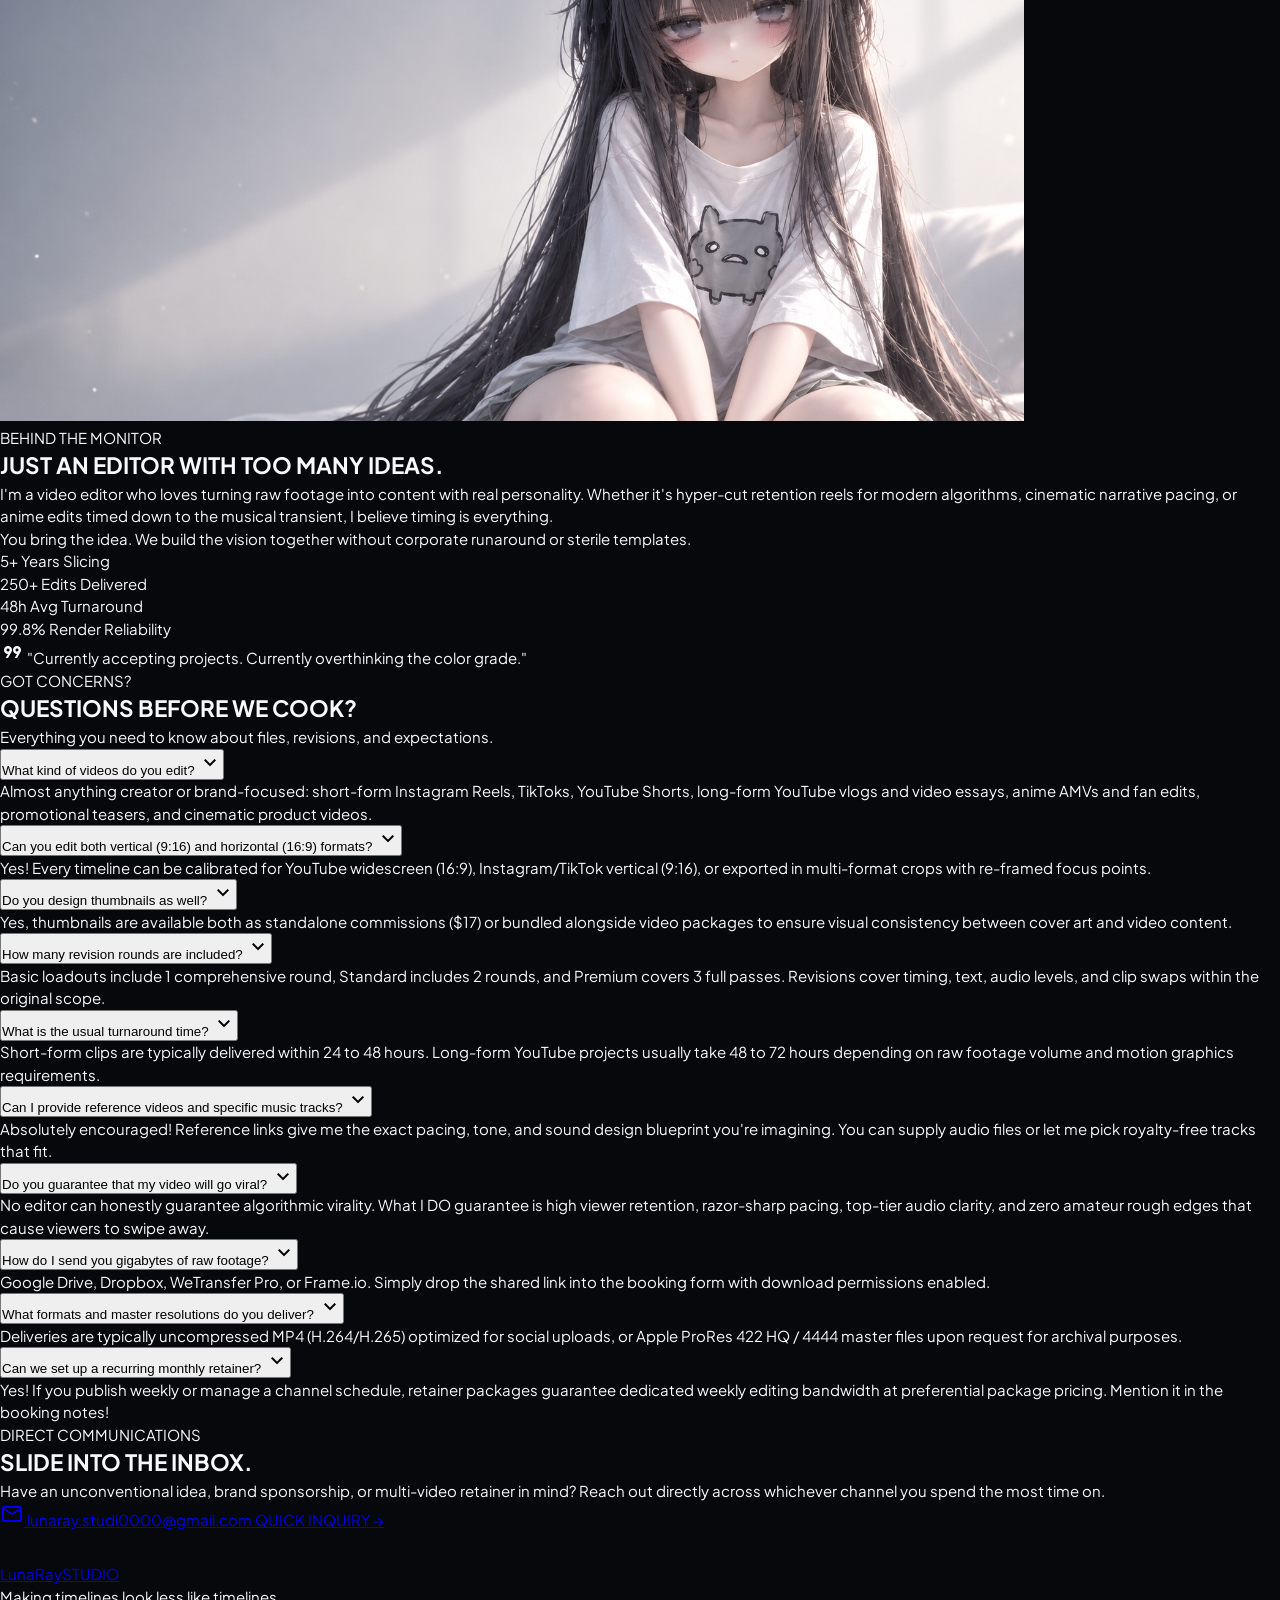
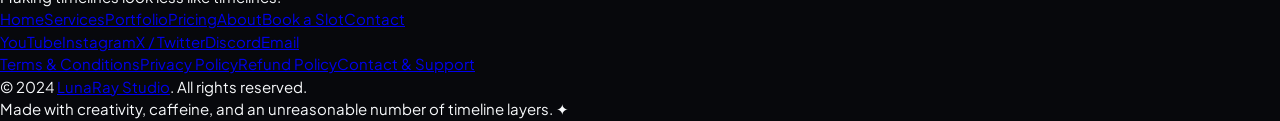
==== commit b6bb87b7: "Add Contact and Support buttons to main header navigation" ====
--- a/index.html
+++ b/index.html
@@ -29,7 +29,7 @@
   <script id="tailwind-config">
     tailwind.config={darkMode:"class",theme:{extend:{colors:{"tertiary-fixed":"#e7defd","error-container":"#93000a","on-tertiary":"#322d45","on-primary-fixed-variant":"#483b87","on-secondary-container":"#dba6bd","inverse-surface":"#e4e1ed","outline-variant":"#484550","on-error":"#690005","primary-container":"#a99bef","surface-container":"#1f1f27","on-surface":"#e4e1ed","surface-container-lowest":"#0d0d15","on-surface-variant":"#c9c4d2","surface-container-highest":"#34343d","inverse-primary":"#6053a1","tertiary":"#cbc2e0","on-tertiary-fixed-variant":"#49435c","surface-tint":"#cabeff","on-secondary-fixed-variant":"#633a4d","surface-variant":"#34343d","secondary-container":"#633a4d","tertiary-container":"#aaa2bf","outline":"#938f9c","primary":"#cabeff","secondary-fixed":"#ffd8e7","on-primary-container":"#3d2f7b","background":"#13131b","primary-fixed-dim":"#cabeff","on-primary":"#31226f","on-secondary-fixed":"#311021","surface-container-high":"#292932","secondary-fixed-dim":"#eeb7ce","secondary":"#eeb7ce","primary-fixed":"#e6deff","surface-bright":"#393841","surface-dim":"#13131b","on-error-container":"#ffdad6","inverse-on-surface":"#303038","on-primary-fixed":"#1c065b","tertiary-fixed-dim":"#cbc2e0","on-background":"#e4e1ed","on-tertiary-fixed":"#1d182f","surface":"#13131b","error":"#ffb4ab","on-secondary":"#492437","on-tertiary-container":"#3e3850","surface-container-low":"#1b1b23"},borderRadius:{"DEFAULT":"0.25rem","lg":"0.5rem","xl":"0.75rem","full":"9999px"},spacing:{"space-md":"0.75rem","space-xl":"2rem","space-sm":"0.5rem","space-lg":"1.25rem","gutter":"0.75rem","space-xs":"0.25rem","margin":"1rem"},fontFamily:{"display-lg-mobile":["Space Grotesk"],"body-lg":["Plus Jakarta Sans"],"display-lg":["Space Grotesk"],"body-sm":["Plus Jakarta Sans"],"body-md":["Plus Jakarta Sans"],"code-timecode":["JetBrains Mono"],"headline-lg":["Space Grotesk"],"headline-lg-mobile":["Space Grotesk"],"label-sm":["JetBrains Mono"],"headline-md":["Space Grotesk"]},fontSize:{"display-lg-mobile":["32px",{"lineHeight":"40px","fontWeight":"700"}],"body-lg":["16px",{"lineHeight":"24px","fontWeight":"400"}],"display-lg":["48px",{"lineHeight":"56px","fontWeight":"700"}],"body-sm":["12px",{"lineHeight":"16px","fontWeight":"400"}],"body-md":["14px",{"lineHeight":"20px","fontWeight":"400"}],"code-timecode":["14px",{"lineHeight":"18px","letterSpacing":"0.05em","fontWeight":"600"}],"headline-lg":["32px",{"lineHeight":"40px","fontWeight":"600"}],"headline-lg-mobile":["24px",{"lineHeight":"32px","fontWeight":"600"}],"label-sm":["11px",{"lineHeight":"14px","letterSpacing":"0.04em","fontWeight":"500"}],"headline-md":["22px",{"lineHeight":"28px","fontWeight":"600"}]}}}}
   </script>
-  <link rel="stylesheet" href="styles.css?v=explore">
+  <link rel="stylesheet" href="styles.css?v=nav">
 </head>
 <body class="is-loading bg-surface text-on-surface font-body-md text-body-md antialiased selection:bg-primary-container selection:text-on-primary-container">
 
@@ -64,6 +64,24 @@
 
       <!-- Essential Controls -->
       <div class="header-actions">
+        <!-- Contact Navigation Button -->
+        <a href="#contact" class="icon-btn" title="Contact">
+          <svg class="icon" viewBox="0 0 24 24" fill="none" stroke="currentColor" stroke-width="2" stroke-linecap="round" stroke-linejoin="round">
+            <rect x="2" y="4" width="20" height="16" rx="2"></rect>
+            <path d="m22 7-8.97 5.7a1.94 1.94 0 0 1-2.06 0L2 7"></path>
+          </svg>
+          <span class="btn-text">Contact</span>
+        </a>
+
+        <!-- Support Navigation Button -->
+        <a href="contact.html" class="icon-btn" title="Support">
+          <svg class="icon" viewBox="0 0 24 24" fill="none" stroke="currentColor" stroke-width="2" stroke-linecap="round" stroke-linejoin="round">
+            <path d="M3 18v-6a9 9 0 0 1 18 0v6"></path>
+            <path d="M21 19a2 2 0 0 1-2 2h-1a2 2 0 0 1-2-2v-3a2 2 0 0 1 2-2h3zM3 19a2 2 0 0 0 2 2h1a2 2 0 0 0 2-2v-3a2 2 0 0 0-2-2H3z"></path>
+          </svg>
+          <span class="btn-text">Support</span>
+        </a>
+
         <!-- Ambient Lofi Synth Toggle -->
         <button id="audioToggle" class="icon-btn" title="Toggle Ambience">
           <svg class="icon audio-off-icon" viewBox="0 0 24 24" fill="none" stroke="currentColor" stroke-width="2">
--- a/styles.css
+++ b/styles.css
@@ -216,6 +216,7 @@
   font-family: var(--font-sans);
   font-size: 12px;
   font-weight: 500;
+  text-decoration: none;
   transition: all 0.2s ease;
   box-shadow: 0 8px 24px rgba(0, 0, 0, 0.4);
 }
@@ -245,6 +246,44 @@
 }
 .icon-btn.active .audio-on-icon {
   display: inline-block;
+}
+
+@media (max-width: 640px) {
+  .site-header {
+    padding: 12px 10px;
+  }
+
+  .header-inner {
+    gap: 6px;
+  }
+
+  .brand-badge {
+    padding: 6px 10px;
+    gap: 6px;
+  }
+
+  .brand-title {
+    font-size: 13px;
+  }
+
+  .header-actions {
+    gap: 5px;
+  }
+
+  .icon-btn {
+    padding: 6px 10px;
+    font-size: 11px;
+    gap: 5px;
+  }
+
+  .icon-btn .icon {
+    width: 13px;
+    height: 13px;
+  }
+
+  #audioToggle .btn-text {
+    display: none;
+  }
 }
 
 /* ==========================================================================
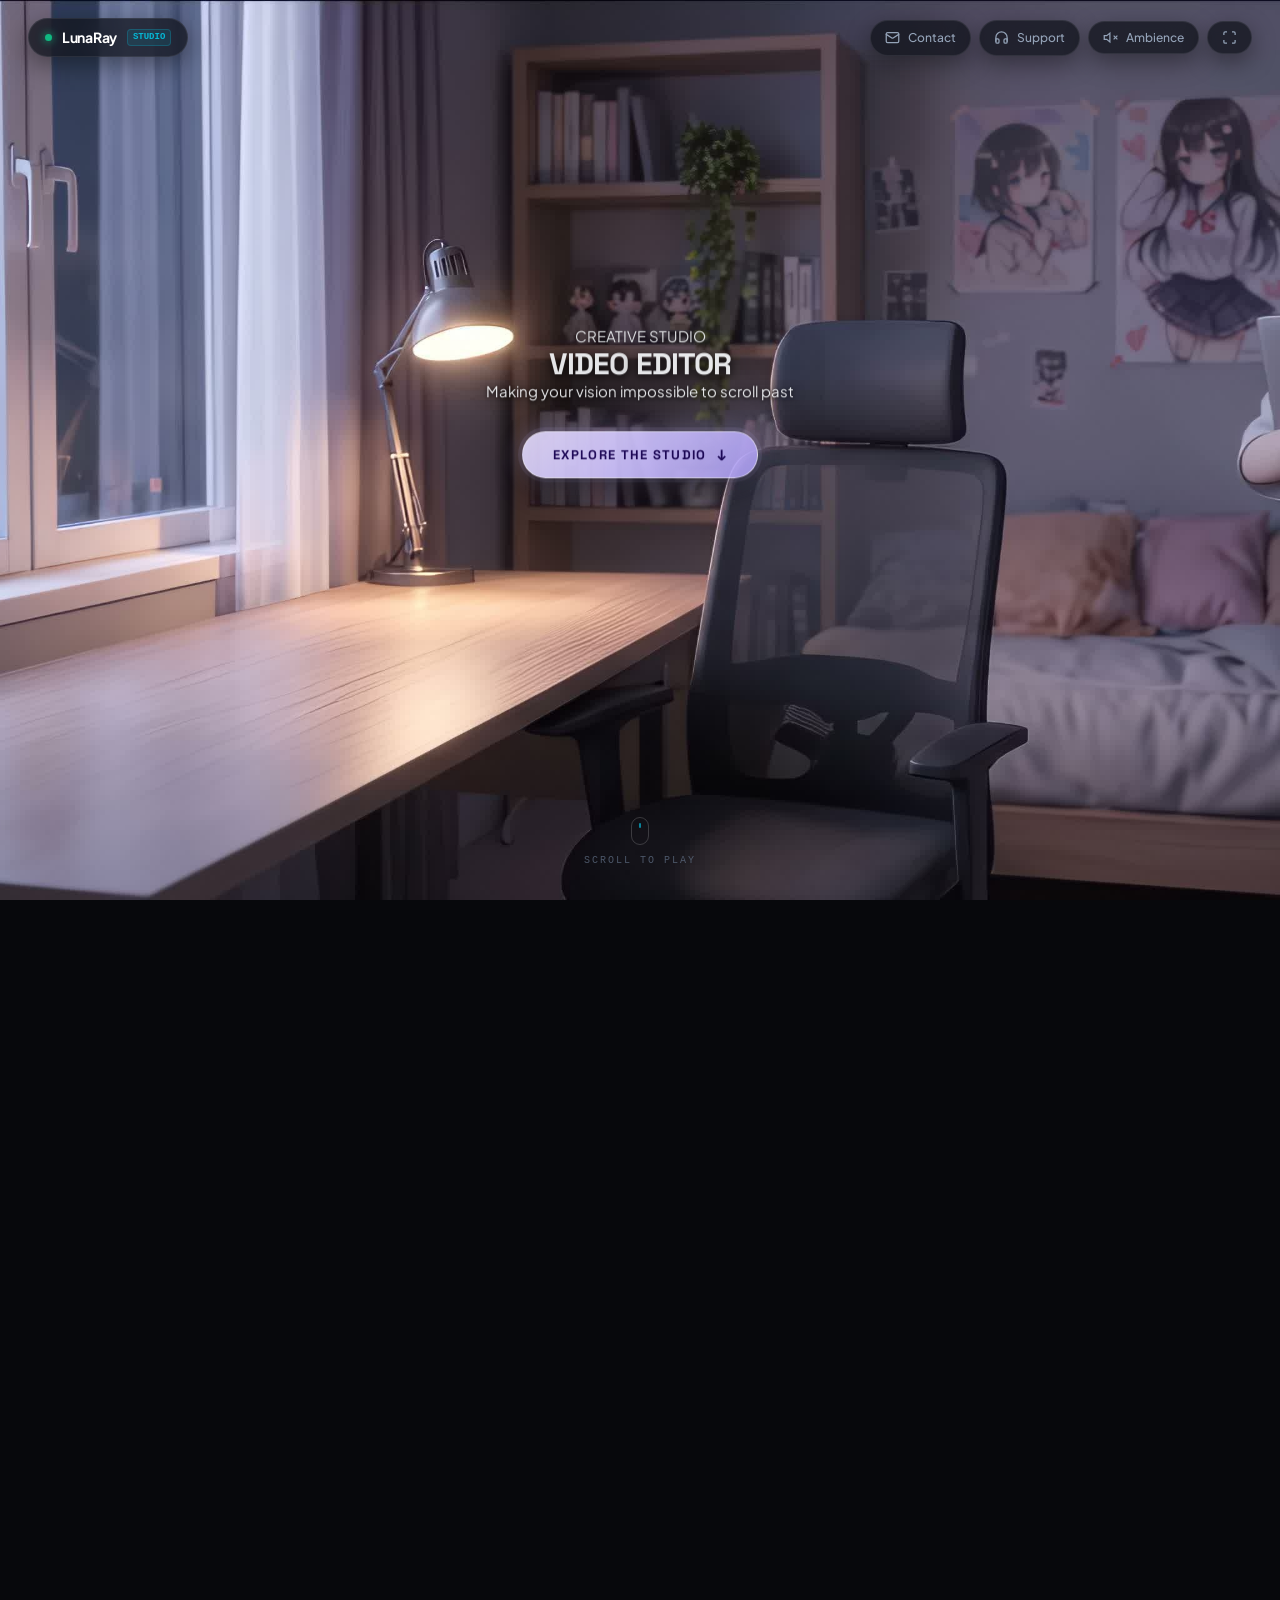
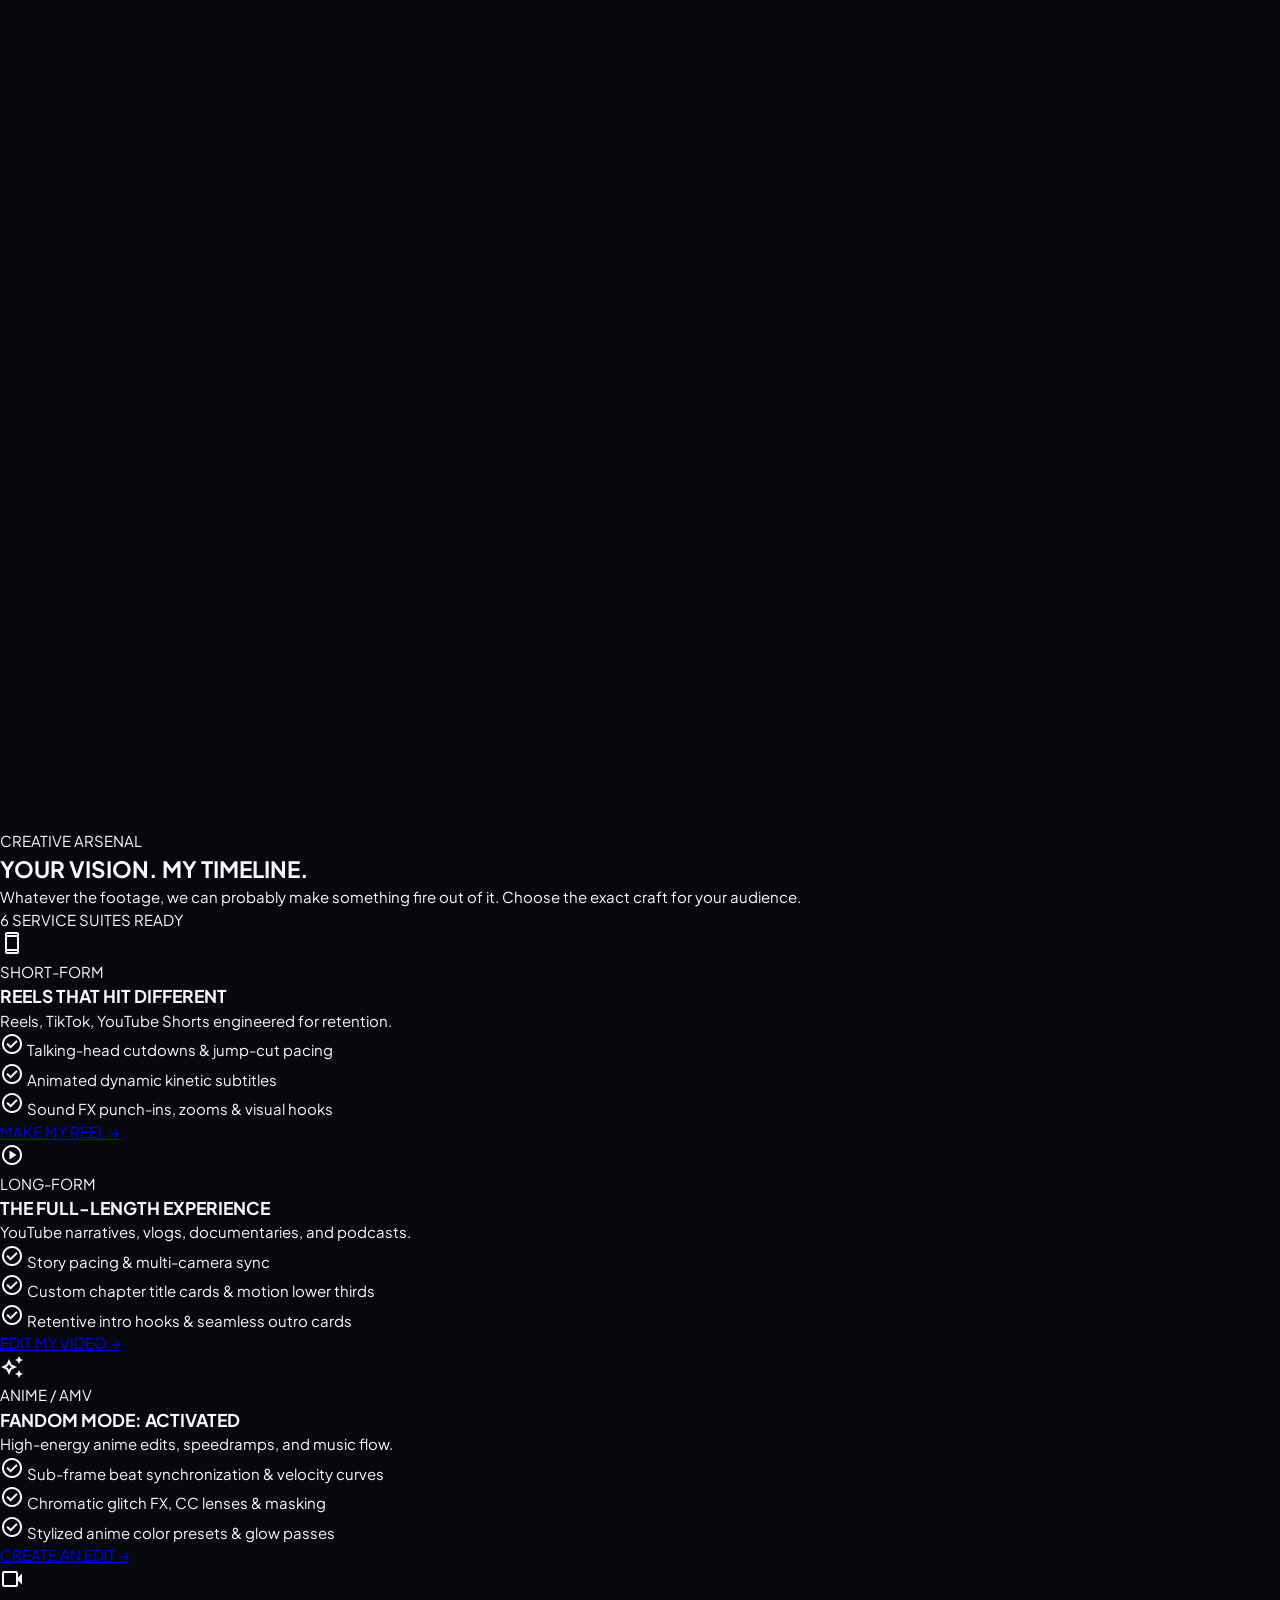
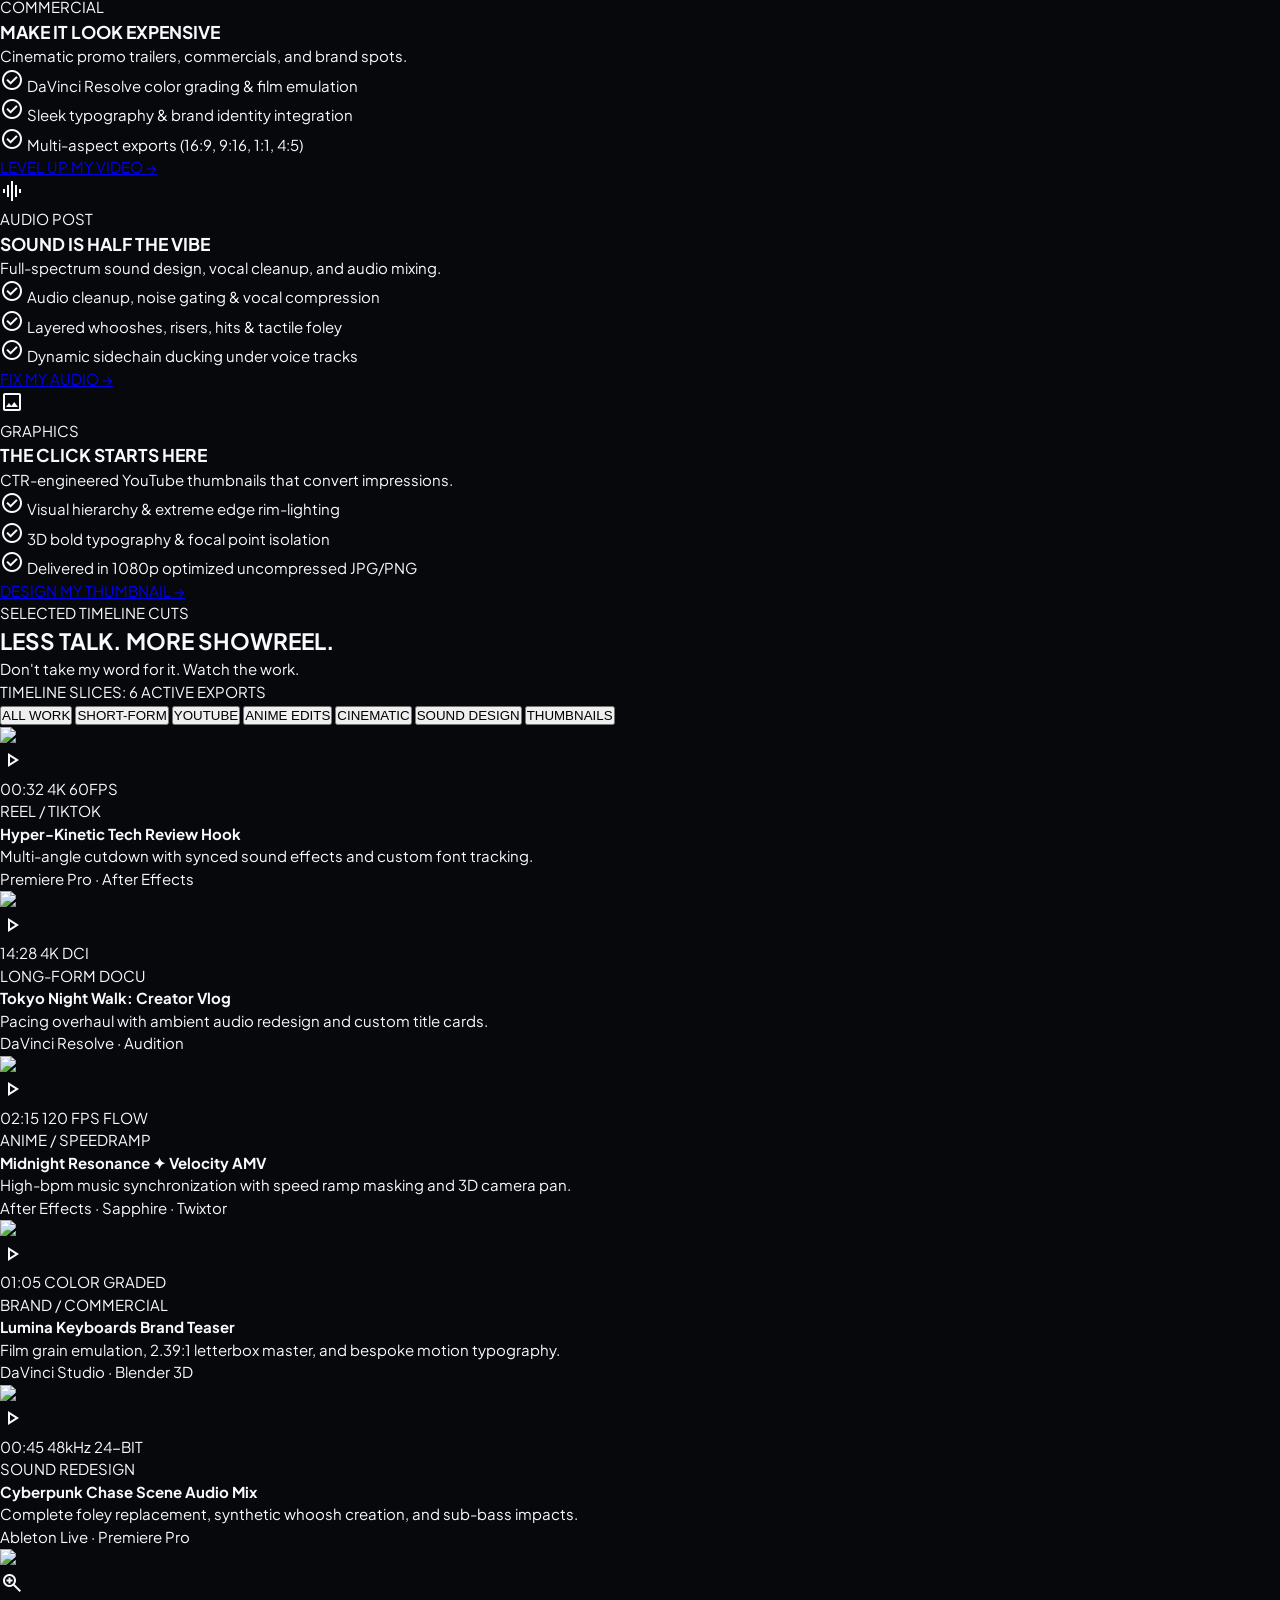
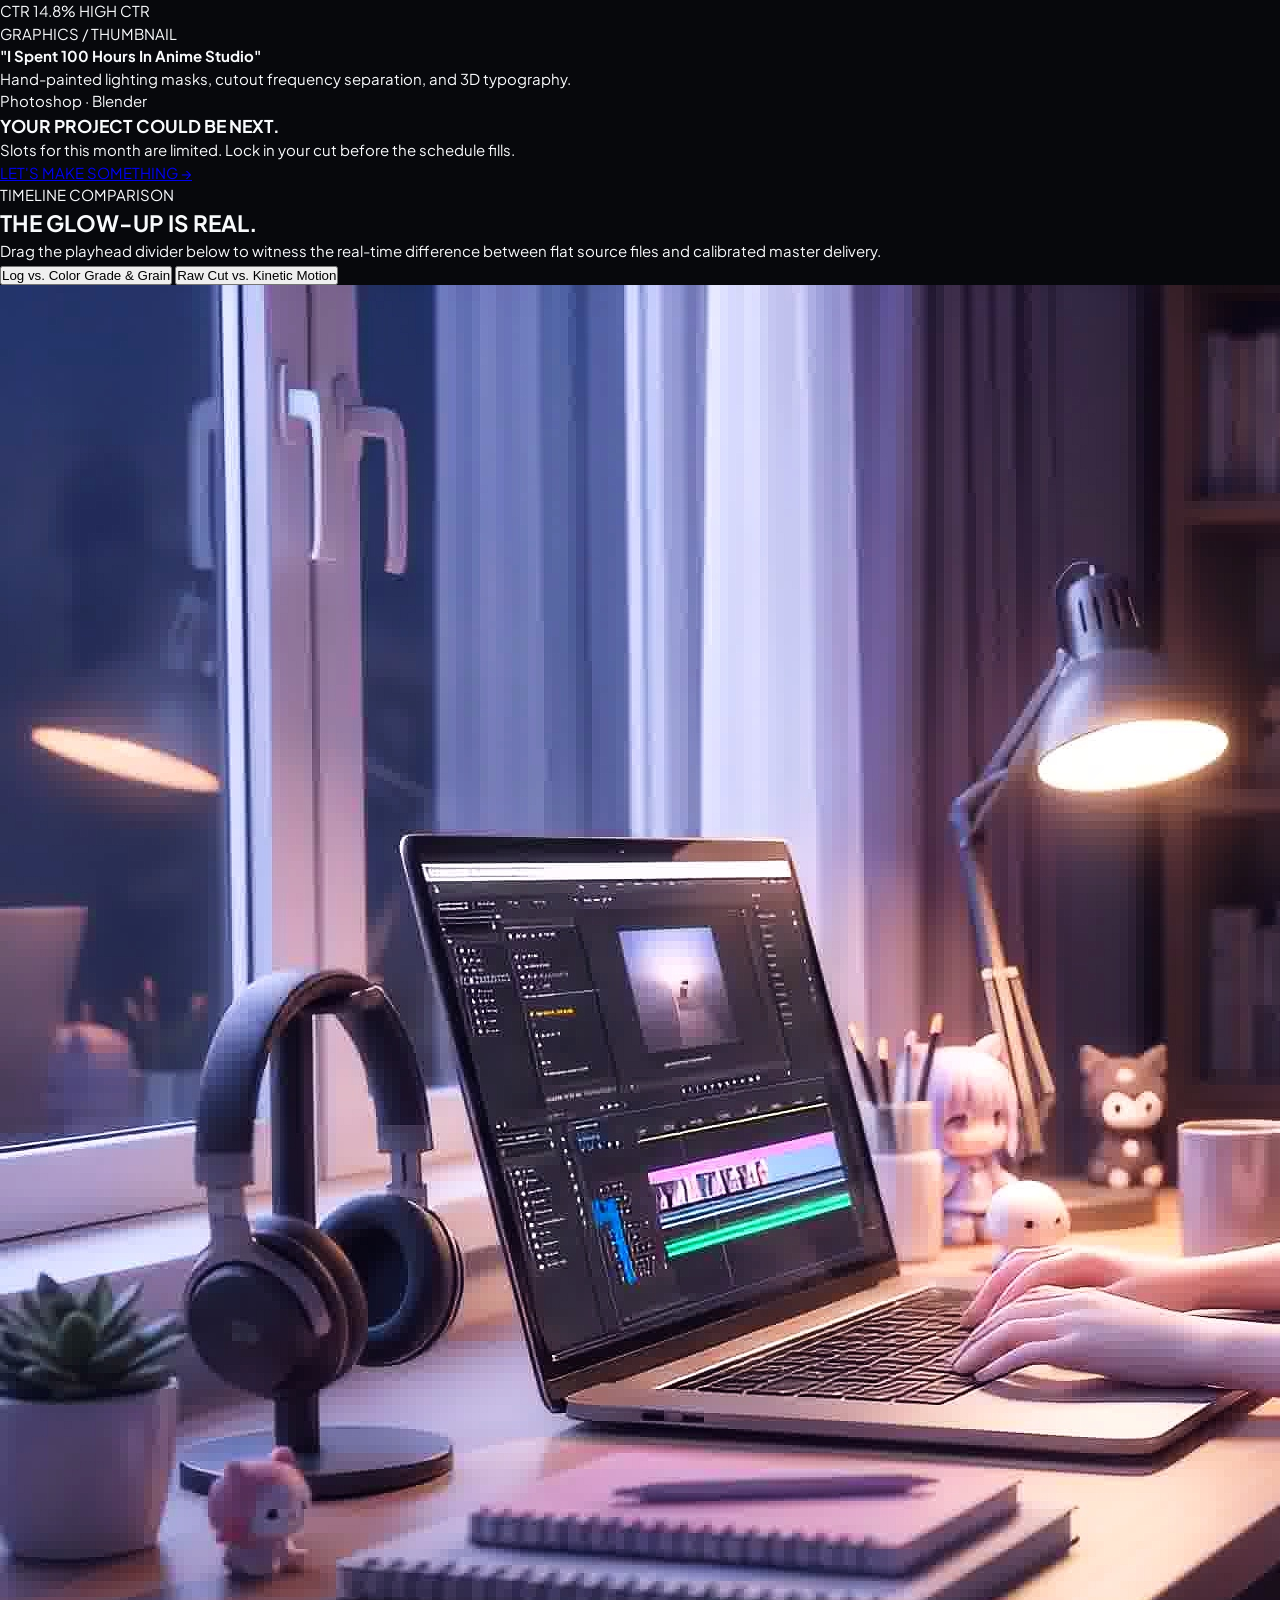
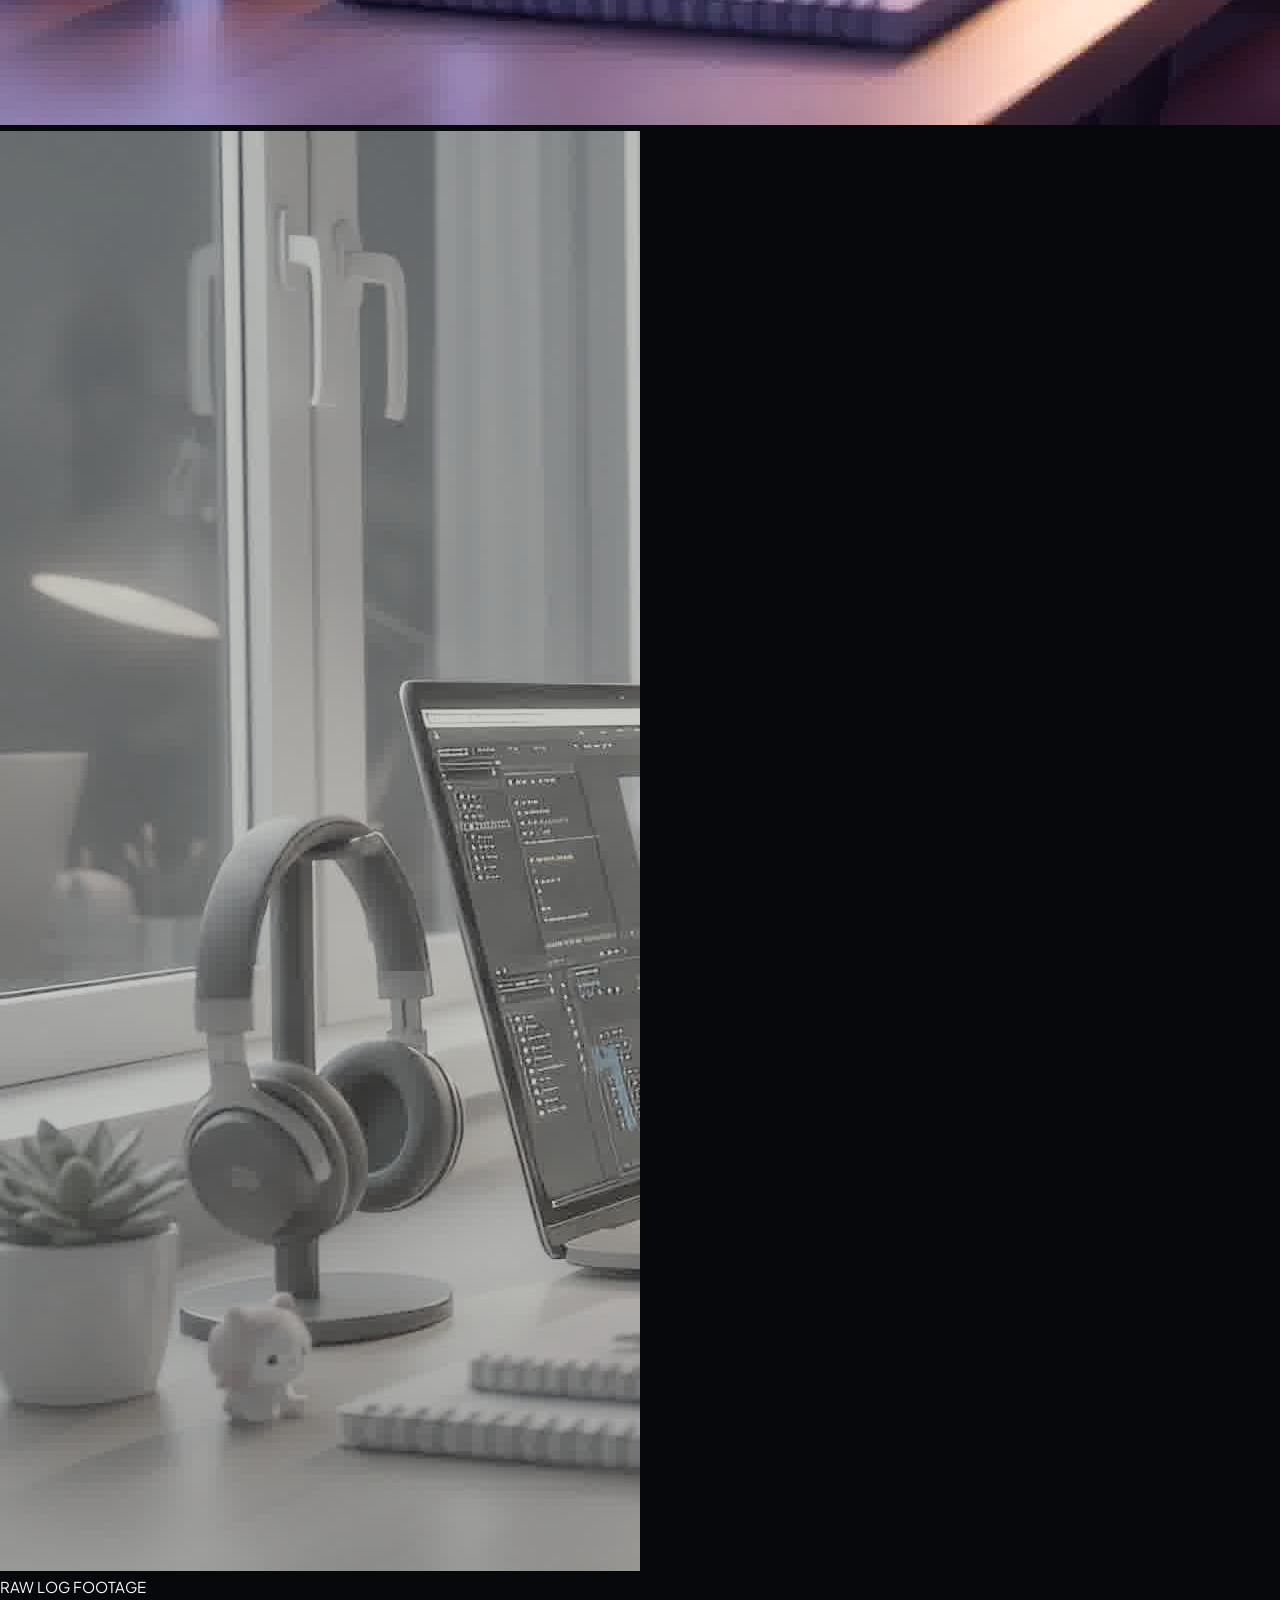
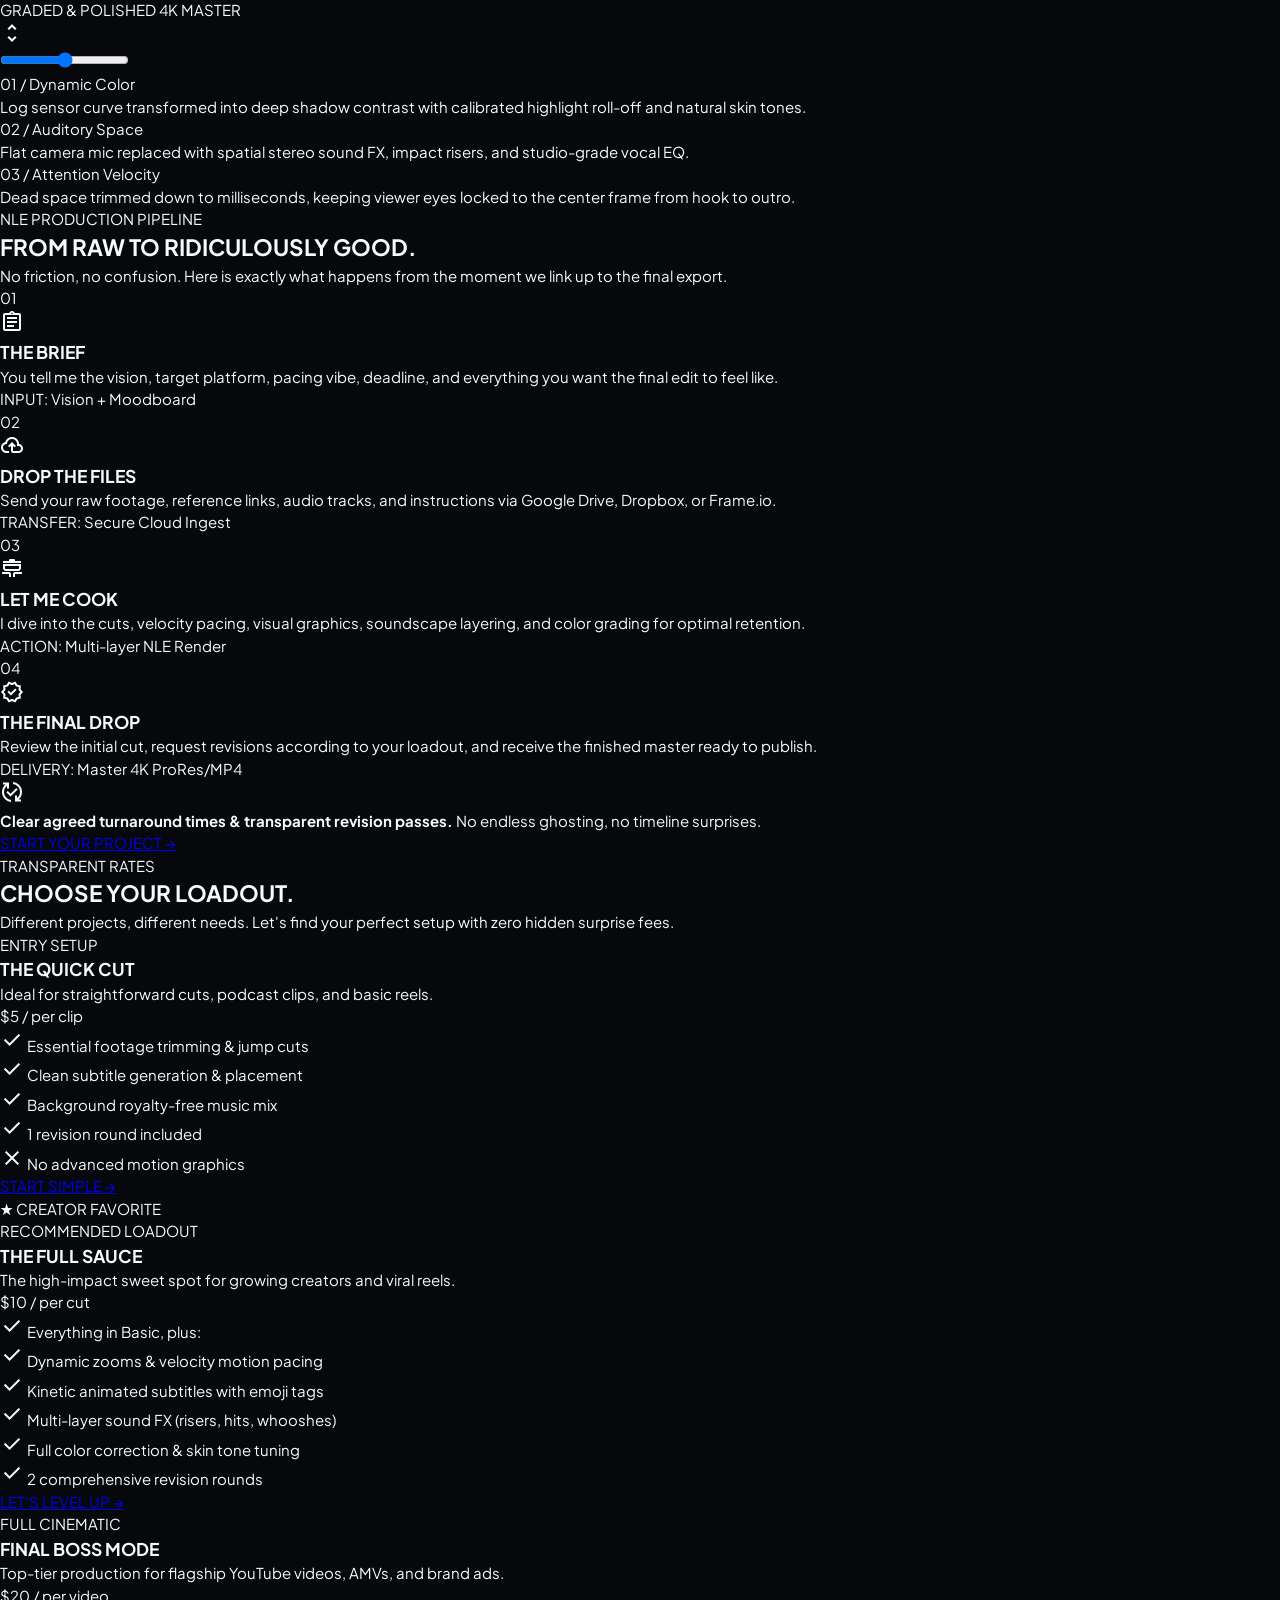
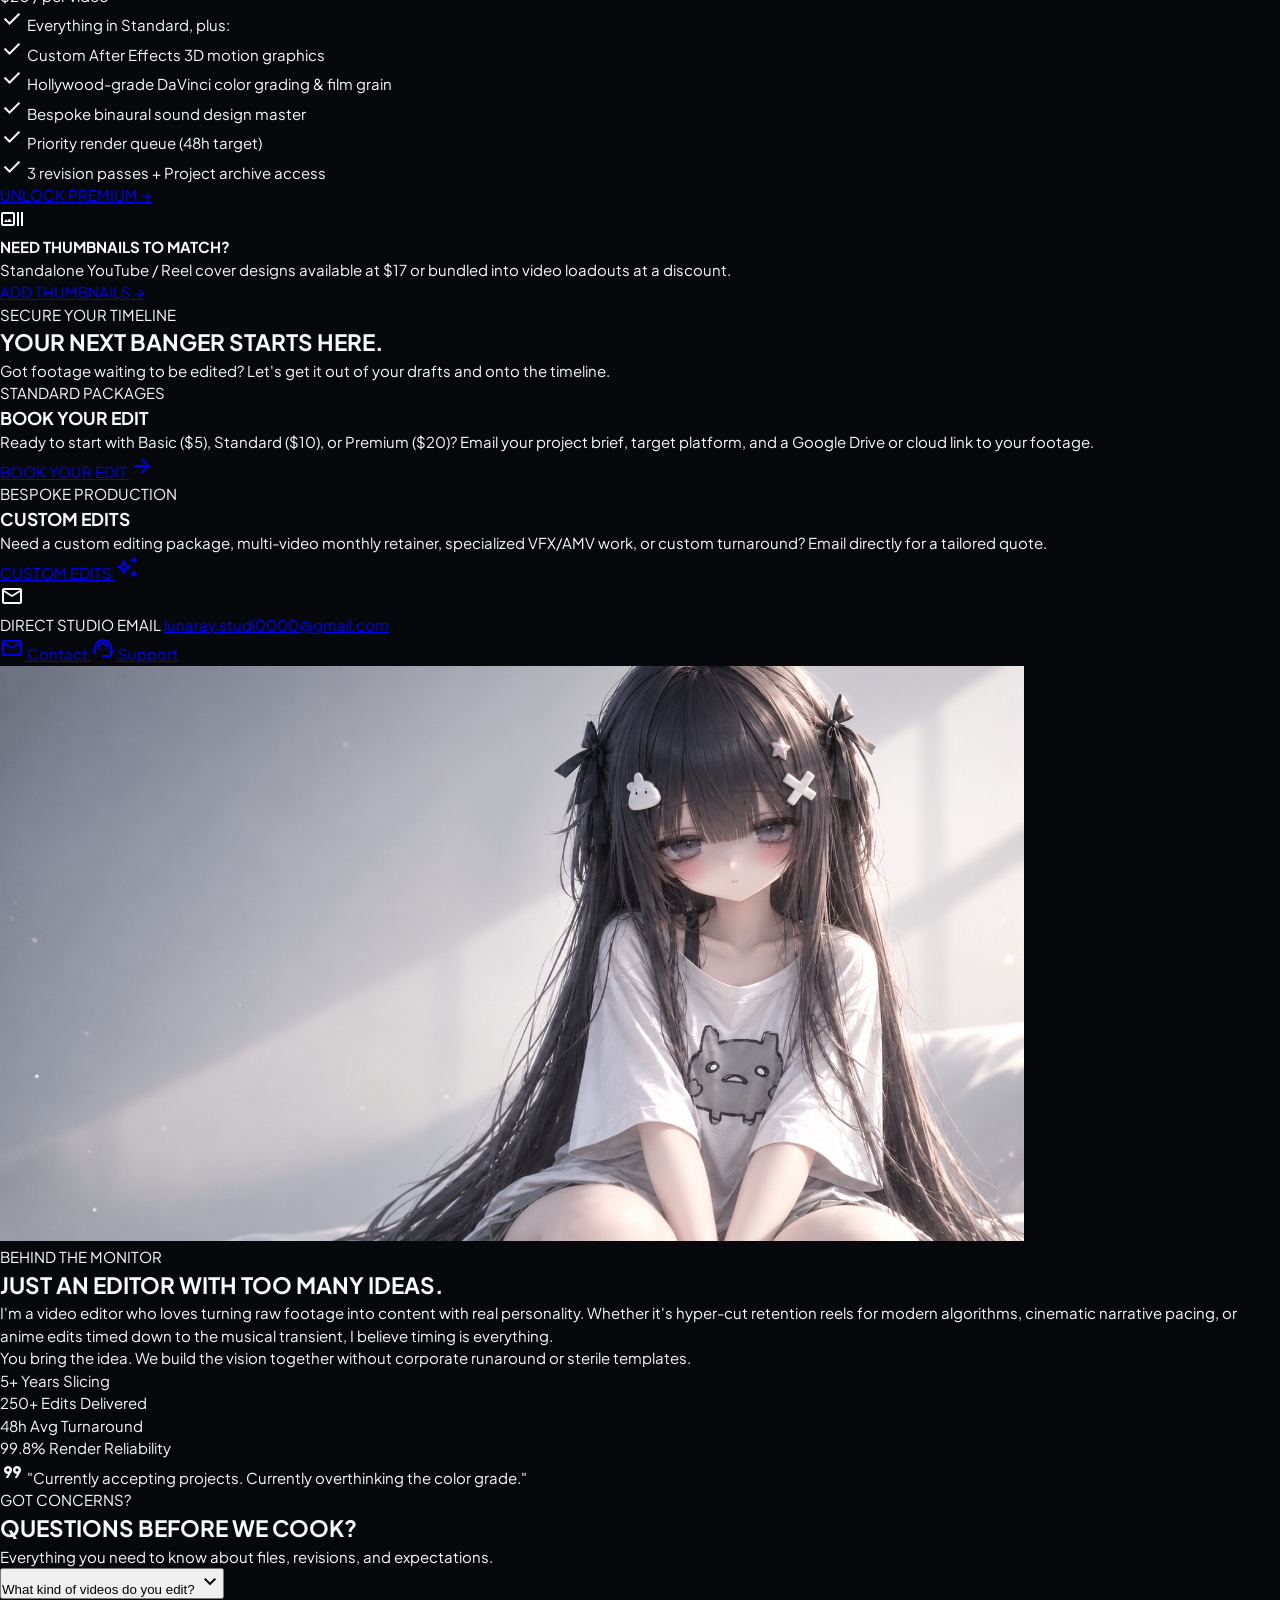
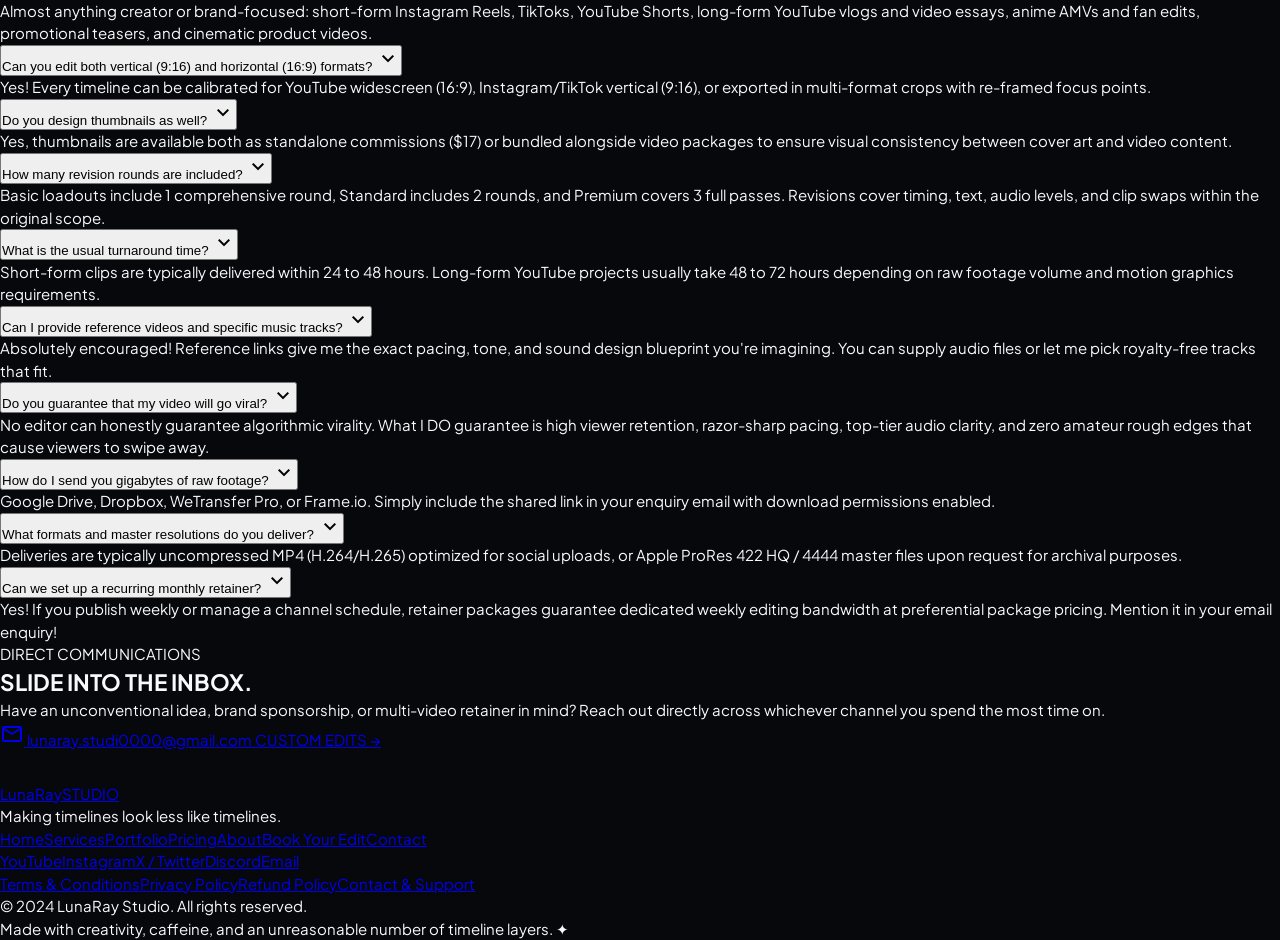
==== commit 42ffad11: "Simplify website to email-only client enquiry workflow and remove Supabase and Admin Panel" ====
--- a/index.html
+++ b/index.html
@@ -65,7 +65,7 @@
       <!-- Essential Controls -->
       <div class="header-actions">
         <!-- Contact Navigation Button -->
-        <a href="#contact" class="icon-btn" title="Contact">
+        <a href="mailto:lunaray.studi0000@gmail.com?subject=Project%20Enquiry%20%E2%80%94%20LunaRay%20Studio" class="icon-btn" title="Contact via Email">
           <svg class="icon" viewBox="0 0 24 24" fill="none" stroke="currentColor" stroke-width="2" stroke-linecap="round" stroke-linejoin="round">
             <rect x="2" y="4" width="20" height="16" rx="2"></rect>
             <path d="m22 7-8.97 5.7a1.94 1.94 0 0 1-2.06 0L2 7"></path>
@@ -74,7 +74,7 @@
         </a>
 
         <!-- Support Navigation Button -->
-        <a href="contact.html" class="icon-btn" title="Support">
+        <a href="mailto:lunaray.studi0000@gmail.com?subject=Client%20Support%20Request%20%E2%80%94%20LunaRay%20Studio" class="icon-btn" title="Support via Email">
           <svg class="icon" viewBox="0 0 24 24" fill="none" stroke="currentColor" stroke-width="2" stroke-linecap="round" stroke-linejoin="round">
             <path d="M3 18v-6a9 9 0 0 1 18 0v6"></path>
             <path d="M21 19a2 2 0 0 1-2 2h-1a2 2 0 0 1-2-2v-3a2 2 0 0 1 2-2h3zM3 19a2 2 0 0 0 2 2h1a2 2 0 0 0 2-2v-3a2 2 0 0 0-2-2H3z"></path>
@@ -176,7 +176,7 @@
 </ul>
 </div>
 <div class="pt-6">
-<a class="w-full py-2.5 px-4 rounded-xl bg-surface-container-high hover:bg-primary hover:text-on-primary text-on-surface font-body-md text-body-md font-semibold text-center transition-all inline-block" href="#booking">
+<a class="w-full py-2.5 px-4 rounded-xl bg-surface-container-high hover:bg-primary hover:text-on-primary text-on-surface font-body-md text-body-md font-semibold text-center transition-all inline-block" href="mailto:lunaray.studi0000@gmail.com?subject=Short-Form%20Reel%20Edit%20Enquiry%20%E2%80%94%20LunaRay%20Studio">
             MAKE MY REEL →
           </a>
 </div>
@@ -201,7 +201,7 @@
 </ul>
 </div>
 <div class="pt-6">
-<a class="w-full py-2.5 px-4 rounded-xl bg-surface-container-high hover:bg-secondary hover:text-on-secondary text-on-surface font-body-md text-body-md font-semibold text-center transition-all inline-block" href="#booking">
+<a class="w-full py-2.5 px-4 rounded-xl bg-surface-container-high hover:bg-secondary hover:text-on-secondary text-on-surface font-body-md text-body-md font-semibold text-center transition-all inline-block" href="mailto:lunaray.studi0000@gmail.com?subject=YouTube%20Long-Form%20Edit%20Enquiry%20%E2%80%94%20LunaRay%20Studio">
             EDIT MY VIDEO →
           </a>
 </div>
@@ -226,7 +226,7 @@
 </ul>
 </div>
 <div class="pt-6">
-<a class="w-full py-2.5 px-4 rounded-xl bg-surface-container-high hover:bg-primary hover:text-on-primary text-on-surface font-body-md text-body-md font-semibold text-center transition-all inline-block" href="#booking">
+<a class="w-full py-2.5 px-4 rounded-xl bg-surface-container-high hover:bg-primary hover:text-on-primary text-on-surface font-body-md text-body-md font-semibold text-center transition-all inline-block" href="mailto:lunaray.studi0000@gmail.com?subject=Anime%20%2F%20AMV%20Edit%20Enquiry%20%E2%80%94%20LunaRay%20Studio">
             CREATE AN EDIT →
           </a>
 </div>
@@ -251,7 +251,7 @@
 </ul>
 </div>
 <div class="pt-6">
-<a class="w-full py-2.5 px-4 rounded-xl bg-surface-container-high hover:bg-secondary hover:text-on-secondary text-on-surface font-body-md text-body-md font-semibold text-center transition-all inline-block" href="#booking">
+<a class="w-full py-2.5 px-4 rounded-xl bg-surface-container-high hover:bg-secondary hover:text-on-secondary text-on-surface font-body-md text-body-md font-semibold text-center transition-all inline-block" href="mailto:lunaray.studi0000@gmail.com?subject=Commercial%20Video%20Edit%20Enquiry%20%E2%80%94%20LunaRay%20Studio">
             LEVEL UP MY VIDEO →
           </a>
 </div>
@@ -276,7 +276,7 @@
 </ul>
 </div>
 <div class="pt-6">
-<a class="w-full py-2.5 px-4 rounded-xl bg-surface-container-high hover:bg-primary hover:text-on-primary text-on-surface font-body-md text-body-md font-semibold text-center transition-all inline-block" href="#booking">
+<a class="w-full py-2.5 px-4 rounded-xl bg-surface-container-high hover:bg-primary hover:text-on-primary text-on-surface font-body-md text-body-md font-semibold text-center transition-all inline-block" href="mailto:lunaray.studi0000@gmail.com?subject=Audio%20%26%20Sound%20Design%20Enquiry%20%E2%80%94%20LunaRay%20Studio">
             FIX MY AUDIO →
           </a>
 </div>
@@ -301,7 +301,7 @@
 </ul>
 </div>
 <div class="pt-6">
-<a class="w-full py-2.5 px-4 rounded-xl bg-surface-container-high hover:bg-secondary hover:text-on-secondary text-on-surface font-body-md text-body-md font-semibold text-center transition-all inline-block" href="#booking">
+<a class="w-full py-2.5 px-4 rounded-xl bg-surface-container-high hover:bg-secondary hover:text-on-secondary text-on-surface font-body-md text-body-md font-semibold text-center transition-all inline-block" href="mailto:lunaray.studi0000@gmail.com?subject=Thumbnail%20Design%20Enquiry%20%E2%80%94%20LunaRay%20Studio">
             DESIGN MY THUMBNAIL →
           </a>
 </div>
@@ -465,7 +465,7 @@
 <h3 class="font-headline-lg text-headline-lg text-on-surface">YOUR PROJECT COULD BE NEXT.</h3>
 <p class="font-body-md text-body-md text-on-surface-variant">Slots for this month are limited. Lock in your cut before the schedule fills.</p>
 </div>
-<a class="px-8 py-3.5 rounded-xl bg-primary text-on-primary font-headline-md text-body-md hover:bg-primary-container hover:text-on-primary-container shadow-md transition-all whitespace-nowrap" href="#booking">
+<a class="px-8 py-3.5 rounded-xl bg-primary text-on-primary font-headline-md text-body-md hover:bg-primary-container hover:text-on-primary-container shadow-md transition-all whitespace-nowrap" href="mailto:lunaray.studi0000@gmail.com?subject=Book%20Your%20Edit%20%E2%80%94%20LunaRay%20Studio">
         LET'S MAKE SOMETHING →
       </a>
 </div>
@@ -703,7 +703,7 @@
 <strong class="text-on-surface font-semibold">Clear agreed turnaround times &amp; transparent revision passes.</strong> No endless ghosting, no timeline surprises.
         </p>
 </div>
-<a class="px-6 py-2.5 rounded-xl bg-primary text-on-primary font-headline-md text-body-md hover:bg-primary-container hover:text-on-primary-container transition-all whitespace-nowrap" href="#booking">
+<a class="px-6 py-2.5 rounded-xl bg-primary text-on-primary font-headline-md text-body-md hover:bg-primary-container hover:text-on-primary-container transition-all whitespace-nowrap" href="mailto:lunaray.studi0000@gmail.com?subject=Book%20Your%20Edit%20%E2%80%94%20LunaRay%20Studio">
         START YOUR PROJECT →
       </a>
 </div>
@@ -737,7 +737,7 @@
 <li class="flex items-center gap-2 text-outline"><span class="material-symbols-outlined text-[18px]">close</span> No advanced motion graphics</li>
 </ul>
 </div>
-<a class="w-full py-3 rounded-xl bg-surface-container-high hover:bg-surface-variant text-on-surface font-body-md text-body-md font-semibold text-center transition-all" href="#booking">
+<a class="w-full py-3 rounded-xl bg-surface-container-high hover:bg-surface-variant text-on-surface font-body-md text-body-md font-semibold text-center transition-all" href="mailto:lunaray.studi0000@gmail.com?subject=Book%20Your%20Edit%20%E2%80%94%20Basic%20Pack%20(%245)">
           START SIMPLE →
         </a>
 </div>
@@ -766,7 +766,7 @@
 <li class="flex items-center gap-2"><span class="material-symbols-outlined text-primary text-[18px]">check</span> 2 comprehensive revision rounds</li>
 </ul>
 </div>
-<a class="w-full py-3.5 rounded-xl bg-primary text-on-primary font-body-md text-body-md font-semibold text-center hover:bg-primary-container hover:text-on-primary-container shadow-lg transition-all" href="#booking">
+<a class="w-full py-3.5 rounded-xl bg-primary text-on-primary font-body-md text-body-md font-semibold text-center hover:bg-primary-container hover:text-on-primary-container shadow-lg transition-all" href="mailto:lunaray.studi0000@gmail.com?subject=Book%20Your%20Edit%20%E2%80%94%20Standard%20Pack%20(%2410)">
           LET'S LEVEL UP →
         </a>
 </div>
@@ -791,7 +791,7 @@
 <li class="flex items-center gap-2"><span class="material-symbols-outlined text-secondary text-[18px]">check</span> 3 revision passes + Project archive access</li>
 </ul>
 </div>
-<a class="w-full py-3 rounded-xl bg-surface-container-high hover:bg-secondary hover:text-on-secondary text-on-surface font-body-md text-body-md font-semibold text-center transition-all" href="#booking">
+<a class="w-full py-3 rounded-xl bg-surface-container-high hover:bg-secondary hover:text-on-secondary text-on-surface font-body-md text-body-md font-semibold text-center transition-all" href="mailto:lunaray.studi0000@gmail.com?subject=Book%20Your%20Edit%20%E2%80%94%20Premium%20Pack%20(%2420)">
           UNLOCK PREMIUM →
         </a>
 </div>
@@ -807,7 +807,7 @@
 <p class="font-body-sm text-body-sm text-on-surface-variant">Standalone YouTube / Reel cover designs available at $17 or bundled into video loadouts at a discount.</p>
 </div>
 </div>
-<a class="px-6 py-2.5 rounded-xl bg-surface-container-high hover:bg-secondary hover:text-on-secondary text-on-surface font-body-md text-body-md font-semibold transition-all whitespace-nowrap" href="#booking">
+<a class="px-6 py-2.5 rounded-xl bg-surface-container-high hover:bg-secondary hover:text-on-secondary text-on-surface font-body-md text-body-md font-semibold transition-all whitespace-nowrap" href="mailto:lunaray.studi0000@gmail.com?subject=Thumbnail%20Add-On%20Enquiry%20%E2%80%94%20LunaRay%20Studio">
         ADD THUMBNAILS →
       </a>
 </div>
@@ -822,192 +822,58 @@
 <div class="w-full max-w-4xl mx-auto p-8 sm:p-10 rounded-3xl bg-surface-container-low shadow-2xl relative">
 <!-- Glow Decor -->
 <div class="absolute -top-10 -right-10 w-48 h-48 bg-primary/10 rounded-full blur-3xl pointer-events-none"></div>
-<!-- State: Confirmed Success Message (Hidden by default) -->
-<div class="hidden flex-col items-center text-center py-16 gap-6" id="booking-success-state">
-<div class="w-20 h-20 rounded-full bg-primary/20 text-primary flex items-center justify-center shadow-lg animate-bounce">
-<span class="material-symbols-outlined text-[40px]">check_circle</span>
-</div>
-<div class="flex flex-col gap-2 max-w-md">
-<span class="font-label-sm text-label-sm text-primary uppercase tracking-widest">TRANSMISSION CONFIRMED</span>
-<h3 class="font-headline-lg text-headline-lg text-on-surface">REQUEST SENT. NOW WE'RE COOKING. ✦</h3>
-<p class="font-body-md text-body-md text-on-surface-variant">
-            I review incoming inquiries within 24 hours. Check your inbox for my project kickoff email and timeline confirmation.
-          </p>
-</div>
-<button class="px-6 py-2.5 rounded-xl bg-surface-container-high hover:bg-surface-variant text-on-surface font-body-md text-body-md transition-all" onclick="resetBookingForm()">
-          Submit Another Project
-        </button>
-</div>
-<!-- Form Container -->
-<form class="flex flex-col gap-6" id="studio-booking-form" novalidate="novalidate" onsubmit="handleBookingSubmit(event)">
+<!-- Direct Email Enquiry & Custom Editing Card -->
+<div class="flex flex-col gap-6">
 <div class="grid grid-cols-1 md:grid-cols-2 gap-6">
-<!-- Full Name -->
+<div class="p-6 rounded-2xl bg-surface-container-lowest flex flex-col justify-between gap-4">
 <div class="flex flex-col gap-2">
-<label class="font-label-sm text-label-sm text-on-surface-variant uppercase" for="client-name">Full Name *</label>
-<input aria-required="true" class="w-full px-4 py-3 rounded-xl bg-surface-container-lowest text-on-surface placeholder:text-outline focus:outline-none focus:ring-1 focus:ring-primary transition-all font-body-md text-body-md" id="client-name" placeholder="Who are we cooking for?" required="" type="text"/>
-<p class="hidden text-error font-body-sm text-xs items-center gap-1.5 pt-0.5" id="error-client-name" role="alert">
-<span class="material-symbols-outlined text-[15px] shrink-0">error</span>
-<span id="error-client-name-text"></span>
+<span class="font-label-sm text-label-sm text-primary uppercase tracking-wider">STANDARD PACKAGES</span>
+<h3 class="font-headline-md text-headline-md text-on-surface">BOOK YOUR EDIT</h3>
+<p class="font-body-sm text-body-sm text-on-surface-variant leading-relaxed">
+Ready to start with Basic ($5), Standard ($10), or Premium ($20)? Email your project brief, target platform, and a Google Drive or cloud link to your footage.
 </p>
 </div>
-<!-- Email Address -->
+<a class="w-full py-3.5 px-5 rounded-xl bg-primary text-on-primary font-headline-md text-body-md hover:bg-primary-container hover:text-on-primary-container shadow-[0_0_24px_rgba(169,155,239,0.35)] transition-all flex items-center justify-center gap-2 group" href="mailto:lunaray.studi0000@gmail.com?subject=Book%20Your%20Edit%20%E2%80%94%20LunaRay%20Studio">
+<span>BOOK YOUR EDIT</span>
+<span class="material-symbols-outlined group-hover:translate-x-1 transition-transform">arrow_forward</span>
+</a>
+</div>
+<div class="p-6 rounded-2xl bg-surface-container-lowest flex flex-col justify-between gap-4">
 <div class="flex flex-col gap-2">
-<label class="font-label-sm text-label-sm text-on-surface-variant uppercase" for="client-email">Email Address *</label>
-<input aria-required="true" class="w-full px-4 py-3 rounded-xl bg-surface-container-lowest text-on-surface placeholder:text-outline focus:outline-none focus:ring-1 focus:ring-primary transition-all font-body-md text-body-md" id="client-email" placeholder="Where should we hit you back?" required="" type="email"/>
-<p class="hidden text-error font-body-sm text-xs items-center gap-1.5 pt-0.5" id="error-client-email" role="alert">
-<span class="material-symbols-outlined text-[15px] shrink-0">error</span>
-<span id="error-client-email-text"></span>
+<span class="font-label-sm text-label-sm text-secondary uppercase tracking-wider">BESPOKE PRODUCTION</span>
+<h3 class="font-headline-md text-headline-md text-on-surface">CUSTOM EDITS</h3>
+<p class="font-body-sm text-body-sm text-on-surface-variant leading-relaxed">
+Need a custom editing package, multi-video monthly retainer, specialized VFX/AMV work, or custom turnaround? Email directly for a tailored quote.
 </p>
 </div>
-</div>
-<div class="grid grid-cols-1 md:grid-cols-3 gap-6">
-<!-- Creator / Brand Handle -->
-<div class="flex flex-col gap-2">
-<label class="font-label-sm text-label-sm text-on-surface-variant uppercase" for="client-handle">Creator / Brand Handle <span class="text-outline normal-case font-normal">(optional)</span></label>
-<input class="w-full px-4 py-3 rounded-xl bg-surface-container-lowest text-on-surface placeholder:text-outline focus:outline-none focus:ring-1 focus:ring-primary transition-all font-body-md text-body-md" id="client-handle" placeholder="@channelhandle" type="text"/>
-</div>
-<!-- Project Type Dropdown -->
-<div class="flex flex-col gap-2">
-<label class="font-label-sm text-label-sm text-on-surface-variant uppercase" for="project-type">Project Type *</label>
-<select aria-required="true" class="w-full px-4 py-3 rounded-xl bg-surface-container-lowest text-on-surface focus:outline-none focus:ring-1 focus:ring-primary transition-all font-body-md text-body-md" id="project-type" required="">
-<option value="short-form">Short-Form (Reels / TikTok / Shorts)</option>
-<option value="youtube-long">YouTube Long-Form Video</option>
-<option value="anime-amv">Anime / Fan Edit (AMV)</option>
-<option value="commercial">Cinematic Brand / Promo</option>
-<option value="audio-sound">Sound Design / Foley</option>
-<option value="thumbnail-only">Thumbnail Design Only</option>
-</select>
-<p class="hidden text-error font-body-sm text-xs items-center gap-1.5 pt-0.5" id="error-project-type" role="alert">
-<span class="material-symbols-outlined text-[15px] shrink-0">error</span>
-<span id="error-project-type-text"></span>
-</p>
-</div>
-<!-- Target Platform -->
-<div class="flex flex-col gap-2">
-<label class="font-label-sm text-label-sm text-on-surface-variant uppercase" for="target-platform">Target Platform *</label>
-<select aria-required="true" class="w-full px-4 py-3 rounded-xl bg-surface-container-lowest text-on-surface focus:outline-none focus:ring-1 focus:ring-primary transition-all font-body-md text-body-md" id="target-platform" required="">
-<option value="youtube">YouTube (16:9)</option>
-<option value="instagram">Instagram / TikTok (9:16)</option>
-<option value="cross-platform">Cross-Platform (Both)</option>
-<option value="other">Other Format</option>
-</select>
-<p class="hidden text-error font-body-sm text-xs items-center gap-1.5 pt-0.5" id="error-target-platform" role="alert">
-<span class="material-symbols-outlined text-[15px] shrink-0">error</span>
-<span id="error-target-platform-text"></span>
-</p>
-</div>
-</div>
-<div class="grid grid-cols-1 md:grid-cols-3 gap-6">
-<!-- Video Count -->
-<div class="flex flex-col gap-2">
-<label class="font-label-sm text-label-sm text-on-surface-variant uppercase" for="video-count">Number of Videos *</label>
-<input aria-required="true" class="w-full px-4 py-3 rounded-xl bg-surface-container-lowest text-on-surface focus:outline-none focus:ring-1 focus:ring-primary transition-all font-body-md text-body-md" id="video-count" min="1" required="" type="number" value="1"/>
-<p class="hidden text-error font-body-sm text-xs items-center gap-1.5 pt-0.5" id="error-video-count" role="alert">
-<span class="material-symbols-outlined text-[15px] shrink-0">error</span>
-<span id="error-video-count-text"></span>
-</p>
-</div>
-<!-- Duration -->
-<div class="flex flex-col gap-2">
-<label class="font-label-sm text-label-sm text-on-surface-variant uppercase" for="video-duration">Est. Target Duration *</label>
-<input aria-required="true" class="w-full px-4 py-3 rounded-xl bg-surface-container-lowest text-on-surface placeholder:text-outline focus:outline-none focus:ring-1 focus:ring-primary transition-all font-body-md text-body-md" id="video-duration" placeholder="e.g. 60s or 12 mins" required="" type="text"/>
-<p class="hidden text-error font-body-sm text-xs items-center gap-1.5 pt-0.5" id="error-video-duration" role="alert">
-<span class="material-symbols-outlined text-[15px] shrink-0">error</span>
-<span id="error-video-duration-text"></span>
-</p>
-</div>
-<!-- Budget Range -->
-<div class="flex flex-col gap-2">
-<label class="font-label-sm text-label-sm text-on-surface-variant uppercase" for="budget-tier">Budget Range *</label>
-<select aria-required="true" class="w-full px-4 py-3 rounded-xl bg-surface-container-lowest text-on-surface focus:outline-none focus:ring-1 focus:ring-primary transition-all font-body-md text-body-md" id="budget-tier" required="">
-<option value="tier-basic">Basic Pack ($5)</option>
-<option value="tier-standard">Standard Pack ($10)</option>
-<option value="tier-premium">Premium Pack ($20)</option>
-</select>
-<p class="hidden text-error font-body-sm text-xs items-center gap-1.5 pt-0.5" id="error-budget-tier" role="alert">
-<span class="material-symbols-outlined text-[15px] shrink-0">error</span>
-<span id="error-budget-tier-text"></span>
-</p>
-</div>
-</div>
-<!-- Reference Links -->
-<div class="flex flex-col gap-2">
-<label class="font-label-sm text-label-sm text-on-surface-variant uppercase" for="ref-links">Reference Inspiration Links (YouTube, Reels, Drive) <span class="text-outline normal-case font-normal">(optional)</span></label>
-<input class="w-full px-4 py-3 rounded-xl bg-surface-container-lowest text-on-surface placeholder:text-outline focus:outline-none focus:ring-1 focus:ring-primary transition-all font-body-md text-body-md" id="ref-links" placeholder="https://youtube.com/watch?v=..." type="text"/>
-</div>
-<!-- Project Description -->
-<div class="flex flex-col gap-2">
-<label class="font-label-sm text-label-sm text-on-surface-variant uppercase" for="project-notes">Project Description &amp; Creative Vibe *</label>
-<textarea aria-required="true" class="w-full px-4 py-3 rounded-xl bg-surface-container-lowest text-on-surface placeholder:text-outline focus:outline-none focus:ring-1 focus:ring-primary transition-all font-body-md text-body-md resize-none" id="project-notes" placeholder="Tell me what you're after: pacing speed, specific sound effects, humor style, deadline constraints..." required="" rows="3"></textarea>
-<p class="hidden text-error font-body-sm text-xs items-center gap-1.5 pt-0.5" id="error-project-notes" role="alert">
-<span class="material-symbols-outlined text-[15px] shrink-0">error</span>
-<span id="error-project-notes-text"></span>
-</p>
-</div>
-<!-- Raw Footage Cloud Link & Drag-and-Drop File Upload -->
-<div class="flex flex-col gap-2.5" id="asset-upload-section">
-<label class="font-label-sm text-label-sm text-on-surface-variant uppercase" for="asset-link">Raw Footage / Assets &mdash; Google Drive Link <span class="text-primary">or Direct Upload (Up to 500 MB)</span> <span class="text-outline normal-case font-normal">(optional)</span></label>
-<input class="w-full px-4 py-3 rounded-xl bg-surface-container-lowest text-on-surface placeholder:text-outline focus:outline-none focus:ring-1 focus:ring-primary transition-all font-body-md text-body-md" id="asset-link" placeholder="https://drive.google.com/drive/folders/... or https://drive.google.com/file/d/..." type="text"/>
-<div class="hidden px-3.5 py-2.5 rounded-xl bg-error-container/25 border border-error/40 text-error font-body-sm text-body-sm items-center gap-2" id="asset-link-error" role="alert">
-<span class="material-symbols-outlined text-[18px] shrink-0">error</span>
-<span id="asset-link-error-text"></span>
-</div>
-<div class="px-3.5 py-2.5 rounded-xl bg-surface-container-lowest/80 border border-surface-container-high text-on-surface-variant font-body-sm text-body-sm flex flex-col gap-1" id="gdrive-instructions">
-<p class="leading-relaxed">
-<span class="text-primary font-semibold">Google Drive for 500 MB+ Projects (10 GB, 20 GB+ supported):</span> For projects exceeding 500 MB, upload your footage to Google Drive and paste the file or folder link here. Make sure the sharing permissions allow the editor to access and download your files.
-</p>
-<p class="text-[11px] text-outline leading-relaxed">
-Reminder: Submitting a link does not automatically grant access to its contents. You do not need to make confidential footage public&mdash;you can grant access directly to the editor's email (<span class="text-on-surface font-code-timecode">lunaray.studi0000@gmail.com</span>) in Google Drive.
-</p>
-</div>
-<input accept=".mp4,.mov,.m4v,.mkv,.avi,.webm,.mpeg,.mpg,.wmv,.mp3,.wav,.aac,.flac,.ogg,.m4a,.jpg,.jpeg,.png,.webp,.gif,.zip,.rar,.7z,.prproj,.aep,.drp,.srt,.pdf,video/mp4,video/*,audio/*,image/*" class="hidden" id="asset-file-input" multiple="multiple" type="file"/>
-<div aria-label="Upload or drag and drop raw footage files" class="relative rounded-xl border border-dashed border-outline-variant/60 hover:border-primary/70 bg-surface-container-lowest/60 hover:bg-surface-container-lowest px-4 py-3.5 transition-all cursor-pointer flex flex-col sm:flex-row items-center justify-between gap-3 group select-none" id="asset-dropzone" role="button" tabindex="0">
-<div class="flex items-center gap-3 text-center sm:text-left pointer-events-none">
-<div class="w-9 h-9 rounded-lg bg-surface-container-high text-primary flex items-center justify-center shrink-0 group-hover:bg-primary group-hover:text-on-primary transition-colors" id="asset-dropzone-icon-wrap">
-<span class="material-symbols-outlined text-[20px]" id="asset-dropzone-icon">upload_file</span>
+<a class="w-full py-3.5 px-5 rounded-xl bg-surface-container-high hover:bg-secondary hover:text-on-secondary text-on-surface font-headline-md text-body-md transition-all flex items-center justify-center gap-2 group" href="mailto:lunaray.studi0000@gmail.com?subject=Custom%20Edit%20Request%20%E2%80%94%20LunaRay%20Studio">
+<span>CUSTOM EDITS</span>
+<span class="material-symbols-outlined group-hover:translate-x-1 transition-transform">auto_awesome</span>
+</a>
+</div>
+</div>
+<div class="p-5 rounded-2xl bg-surface-container-lowest flex flex-col sm:flex-row items-center justify-between gap-4">
+<div class="flex items-center gap-3 text-center sm:text-left">
+<div class="w-10 h-10 rounded-xl bg-surface-container-high text-primary flex items-center justify-center shrink-0">
+<span class="material-symbols-outlined text-[20px]">mail</span>
 </div>
 <div class="flex flex-col">
-<span class="font-body-sm text-body-sm text-on-surface font-medium" id="asset-dropzone-title">Direct Video / Asset Upload &mdash; Drag &amp; drop or click to browse (Max 500 MB)</span>
-<span class="font-label-sm text-[11px] text-outline" id="asset-dropzone-subtitle">Supports MP4, MOV, MKV, ZIP, Audio &amp; Images up to 500 MB. Files larger than 500 MB must be submitted through Google Drive above.</span>
-</div>
-</div>
-<button class="px-3.5 py-1.5 rounded-lg bg-surface-container-high group-hover:bg-primary group-hover:text-on-primary text-on-surface font-label-sm text-label-sm uppercase tracking-wider transition-colors shrink-0 cursor-pointer" id="asset-dropzone-btn" type="button">Choose File</button>
-</div>
-<div class="hidden px-3.5 py-2.5 rounded-xl bg-error-container/25 border border-error/40 text-error font-body-sm text-body-sm items-center gap-2" id="asset-file-error" role="alert">
-<span class="material-symbols-outlined text-[18px] shrink-0">warning</span>
-<span id="asset-file-error-text"></span>
-</div>
-<div class="hidden flex-col gap-2 pt-1" id="asset-file-list"></div>
-</div>
-<!-- Checkbox terms -->
-<div class="flex flex-col gap-1.5 pt-2">
-<div class="flex items-start gap-3">
-<input aria-required="true" class="mt-1 w-4 h-4 rounded text-primary bg-surface-container-lowest border-surface-container-high focus:ring-primary" id="terms-agree" required="" type="checkbox"/>
-<label class="font-body-sm text-body-sm text-on-surface-variant cursor-pointer" for="terms-agree">
-            I understand that project slots are scheduled based on timeline availability, and I agree to the <a class="text-primary hover:underline font-medium" href="terms.html" target="_blank" rel="noopener noreferrer">Terms &amp; Conditions</a> and <a class="text-primary hover:underline font-medium" href="refund-policy.html" target="_blank" rel="noopener noreferrer">Refund &amp; Cancellation Policy</a>. *
-          </label>
-</div>
-<p class="hidden text-error font-body-sm text-xs items-center gap-1.5 pt-0.5" id="error-terms-agree" role="alert">
-<span class="material-symbols-outlined text-[15px] shrink-0">error</span>
-<span id="error-terms-agree-text"></span>
-</p>
-<p class="font-body-sm text-[11px] text-outline leading-relaxed pt-1">
-            Privacy Notice: Your contact details, project brief, and any uploaded footage or Google Drive links are stored in our Supabase backend solely to review your inquiry and provide editing services. Read our <a class="text-primary hover:underline" href="privacy.html" target="_blank" rel="noopener noreferrer">Privacy Policy</a> for details on data handling and deletion requests.
-          </p>
-</div>
-<!-- Submission Error Feedback -->
-<div class="hidden p-4 rounded-xl bg-error-container/30 border border-error/40 text-error font-body-sm text-body-sm items-center gap-2" id="booking-error-msg" role="alert">
-<span class="material-symbols-outlined text-[18px] shrink-0">error</span>
-<span id="booking-error-text">Unable to save your inquiry right now. Please try again.</span>
-</div>
-<!-- Submit Button -->
-<div class="pt-4">
-<button class="w-full py-4 rounded-xl bg-primary text-on-primary font-headline-md text-body-md hover:bg-primary-container hover:text-on-primary-container shadow-[0_0_24px_rgba(169,155,239,0.35)] transition-all flex items-center justify-center gap-2 group" id="submit-btn" type="submit">
-<span>BOOK MY SLOT</span>
-<span class="material-symbols-outlined group-hover:translate-x-1 transition-transform">arrow_forward</span>
-</button>
-</div>
-</form>
+<span class="font-label-sm text-label-sm text-outline uppercase">DIRECT STUDIO EMAIL</span>
+<a class="font-code-timecode text-body-md text-primary hover:underline" href="mailto:lunaray.studi0000@gmail.com?subject=Project%20Enquiry%20%E2%80%94%20LunaRay%20Studio">lunaray.studi0000@gmail.com</a>
+</div>
+</div>
+<div class="flex flex-wrap items-center justify-center gap-3">
+<a class="px-4 py-2.5 rounded-xl bg-surface-container-high hover:bg-primary hover:text-on-primary text-on-surface font-body-sm text-body-sm font-semibold transition-all flex items-center gap-1.5" href="mailto:lunaray.studi0000@gmail.com?subject=Project%20Enquiry%20%E2%80%94%20LunaRay%20Studio">
+<span class="material-symbols-outlined text-[16px]">mail</span>
+<span>Contact</span>
+</a>
+<a class="px-4 py-2.5 rounded-xl bg-surface-container-high hover:bg-secondary hover:text-on-secondary text-on-surface font-body-sm text-body-sm font-semibold transition-all flex items-center gap-1.5" href="mailto:lunaray.studi0000@gmail.com?subject=Client%20Support%20Request%20%E2%80%94%20LunaRay%20Studio">
+<span class="material-symbols-outlined text-[16px]">support_agent</span>
+<span>Support</span>
+</a>
+</div>
+</div>
+</div>
 </div>
 </section>
 <!-- ==================== ABOUT THE EDITOR ==================== -->
@@ -1146,7 +1012,7 @@
 <span class="material-symbols-outlined faq-icon text-on-surface-variant transition-transform">expand_more</span>
 </button>
 <div class="faq-content hidden px-5 pb-5 font-body-md text-body-md text-on-surface-variant">
-          Google Drive, Dropbox, WeTransfer Pro, or Frame.io. Simply drop the shared link into the booking form with download permissions enabled.
+          Google Drive, Dropbox, WeTransfer Pro, or Frame.io. Simply include the shared link in your enquiry email with download permissions enabled.
         </div>
 </div>
 <!-- FAQ 9 -->
@@ -1166,7 +1032,7 @@
 <span class="material-symbols-outlined faq-icon text-on-surface-variant transition-transform">expand_more</span>
 </button>
 <div class="faq-content hidden px-5 pb-5 font-body-md text-body-md text-on-surface-variant">
-          Yes! If you publish weekly or manage a channel schedule, retainer packages guarantee dedicated weekly editing bandwidth at preferential package pricing. Mention it in the booking notes!
+          Yes! If you publish weekly or manage a channel schedule, retainer packages guarantee dedicated weekly editing bandwidth at preferential package pricing. Mention it in your email enquiry!
         </div>
 </div>
 </div>
@@ -1183,12 +1049,12 @@
 </div>
 <!-- Quick Contact Channels -->
 <div class="flex flex-col sm:flex-row flex-wrap items-center justify-center lg:justify-end gap-4 shrink-0">
-<a class="px-5 py-3 rounded-xl bg-surface-container-high hover:bg-primary hover:text-on-primary text-on-surface transition-all flex items-center justify-center gap-2 font-body-md text-body-md whitespace-nowrap" href="mailto:lunaray.studi0000@gmail.com">
+<a class="px-5 py-3 rounded-xl bg-surface-container-high hover:bg-primary hover:text-on-primary text-on-surface transition-all flex items-center justify-center gap-2 font-body-md text-body-md whitespace-nowrap" href="mailto:lunaray.studi0000@gmail.com?subject=Project%20Enquiry%20%E2%80%94%20LunaRay%20Studio">
 <span class="material-symbols-outlined text-[20px]">mail</span>
 <span>lunaray.studi0000@gmail.com</span>
 </a>
-<a class="px-6 py-3 rounded-xl bg-primary text-on-primary font-headline-md text-body-md hover:bg-primary-container hover:text-on-primary-container shadow-md transition-all" href="#booking">
-          QUICK INQUIRY →
+<a class="px-6 py-3 rounded-xl bg-primary text-on-primary font-headline-md text-body-md hover:bg-primary-container hover:text-on-primary-container shadow-md transition-all" href="mailto:lunaray.studi0000@gmail.com?subject=Custom%20Edit%20Request%20%E2%80%94%20LunaRay%20Studio">
+          CUSTOM EDITS →
         </a>
 </div>
 </div>
@@ -1311,869 +1177,8 @@
     }
   }
 
-  // 4. Booking Form Submission State (Connected to Supabase Backend)
-  window.__bookingSource = 'website_booking_form';
-
-  document.querySelectorAll('a[href="#booking"]').forEach(link => {
-    link.addEventListener('click', () => {
-      const label = (link.textContent || '').trim().toUpperCase();
-      const projectSelect = document.getElementById('project-type');
-      const budgetSelect = document.getElementById('budget-tier');
-
-      if (label.includes('REEL')) {
-        if (projectSelect) projectSelect.value = 'short-form';
-        window.__bookingSource = 'service_short_form';
-      } else if (label.includes('EDIT MY VIDEO')) {
-        if (projectSelect) projectSelect.value = 'youtube-long';
-        window.__bookingSource = 'service_youtube_long';
-      } else if (label.includes('CREATE AN EDIT')) {
-        if (projectSelect) projectSelect.value = 'anime-amv';
-        window.__bookingSource = 'service_anime_amv';
-      } else if (label.includes('LEVEL UP MY VIDEO')) {
-        if (projectSelect) projectSelect.value = 'commercial';
-        window.__bookingSource = 'service_commercial';
-      } else if (label.includes('FIX MY AUDIO')) {
-        if (projectSelect) projectSelect.value = 'audio-sound';
-        window.__bookingSource = 'service_audio_post';
-      } else if (label.includes('THUMBNAIL')) {
-        if (projectSelect) projectSelect.value = 'thumbnail-only';
-        window.__bookingSource = 'service_thumbnail';
-      } else if (label.includes('START SIMPLE')) {
-        if (budgetSelect) budgetSelect.value = 'tier-basic';
-        window.__bookingSource = 'pricing_tier_basic';
-      } else if (label.includes("LET'S LEVEL UP")) {
-        if (budgetSelect) budgetSelect.value = 'tier-standard';
-        window.__bookingSource = 'pricing_tier_standard';
-      } else if (label.includes('UNLOCK PREMIUM')) {
-        if (budgetSelect) budgetSelect.value = 'tier-premium';
-        window.__bookingSource = 'pricing_tier_premium';
-      } else if (label.includes('QUICK INQUIRY')) {
-        window.__bookingSource = 'contact_quick_inquiry';
-      } else {
-        window.__bookingSource = 'website_cta';
-      }
-    });
-  });
-
-  // 4b. Drag & Drop, 500 MB Direct Upload Limit, Google Drive Link Validation, and Full Form Validation
-  window.__droppedAssetFiles = [];
-  window.__isSubmittingBooking = false;
-
-  const ALLOWED_ASSET_EXTENSIONS = new Set([
-    'mp4', 'mov', 'm4v', 'mkv', 'avi', 'webm', 'mpeg', 'mpg', 'wmv', 'flv', 'ts', 'm2ts',
-    'mp3', 'wav', 'aac', 'flac', 'ogg', 'm4a',
-    'jpg', 'jpeg', 'png', 'webp', 'gif', 'svg', 'bmp', 'tiff',
-    'zip', 'rar', '7z', 'tar', 'gz',
-    'prproj', 'aep', 'drp', 'xml', 'fcpxml', 'edl', 'srt', 'vtt', 'ass', 'cube', 'pdf', 'txt'
-  ]);
-
-  const BLOCKED_ASSET_EXTENSIONS = new Set([
-    'exe', 'msi', 'bat', 'cmd', 'com', 'scr', 'pif', 'vbs', 'vbe', 'js', 'jse', 'wsf', 'wsh', 'ps1', 'dll', 'sys', 'sh'
-  ]);
-
-  const MAX_ASSET_FILE_BYTES = 500 * 1024 * 1024; // 500 MB strict direct upload limit
-  const VALID_PROJECT_TYPES = new Set(['short-form', 'youtube-long', 'anime-amv', 'commercial', 'audio-sound', 'thumbnail-only']);
-  const VALID_PLATFORMS = new Set(['youtube', 'instagram', 'cross-platform', 'other']);
-  const VALID_BUDGET_TIERS = new Set(['tier-basic', 'tier-standard', 'tier-premium']);
-  const EMAIL_FORMAT_REGEX = /^[^\s@]+@[^\s@]+\.[^\s@]{2,}$/;
-
-  function formatAssetBytes(bytes) {
-    if (!Number.isFinite(bytes) || bytes < 0) return '0 B';
-    if (bytes < 1024) return bytes + ' B';
-    if (bytes < 1024 * 1024) return (bytes / 1024).toFixed(1) + ' KB';
-    return (bytes / (1024 * 1024)).toFixed(2) + ' MB';
-  }
-
-  function setFieldError(fieldId, errorId, message) {
-    const fieldEl = document.getElementById(fieldId);
-    const errBox = document.getElementById(errorId);
-    const errText = document.getElementById(errorId + '-text');
-    if (errBox && errText) {
-      if (!message) {
-        errBox.classList.add('hidden');
-        errBox.classList.remove('flex');
-        errText.textContent = '';
-      } else {
-        errText.textContent = message;
-        errBox.classList.remove('hidden');
-        errBox.classList.add('flex');
-      }
-    }
-    if (fieldEl) {
-      if (!message) {
-        fieldEl.classList.remove('ring-1', 'ring-error', 'border-error');
-        fieldEl.removeAttribute('aria-invalid');
-      } else {
-        fieldEl.classList.add('ring-1', 'ring-error', 'border-error');
-        fieldEl.setAttribute('aria-invalid', 'true');
-      }
-    }
-  }
-
-  function showAssetFileError(msg) {
-    const errBox = document.getElementById('asset-file-error');
-    const errText = document.getElementById('asset-file-error-text');
-    if (!errBox || !errText) return;
-    if (!msg) {
-      errBox.classList.add('hidden');
-      errBox.classList.remove('flex');
-      errText.textContent = '';
-    } else {
-      errText.textContent = msg;
-      errBox.classList.remove('hidden');
-      errBox.classList.add('flex');
-    }
-  }
-
-  function showAssetLinkError(msg, highlightDropzone) {
-    const errBox = document.getElementById('asset-link-error');
-    const errText = document.getElementById('asset-link-error-text');
-    const linkInput = document.getElementById('asset-link');
-    const dropzone = document.getElementById('asset-dropzone');
-    if (!errBox || !errText) return;
-    if (!msg) {
-      errBox.classList.add('hidden');
-      errBox.classList.remove('flex');
-      errText.textContent = '';
-      if (linkInput) {
-        linkInput.classList.remove('ring-1', 'ring-error', 'border-error');
-        linkInput.removeAttribute('aria-invalid');
-      }
-      if (dropzone) {
-        dropzone.classList.remove('ring-1', 'ring-error', 'border-error');
-      }
-    } else {
-      errText.textContent = msg;
-      errBox.classList.remove('hidden');
-      errBox.classList.add('flex');
-      if (linkInput) {
-        linkInput.classList.add('ring-1', 'ring-error', 'border-error');
-        linkInput.setAttribute('aria-invalid', 'true');
-      }
-      if (dropzone) {
-        if (highlightDropzone) {
-          dropzone.classList.add('ring-1', 'ring-error', 'border-error');
-        } else {
-          dropzone.classList.remove('ring-1', 'ring-error', 'border-error');
-        }
-      }
-    }
-  }
-
-  /**
-   * Validates that a non-empty link input contains valid Google Drive file or folder link(s).
-   * Accepts both individual file links (/file/d/<id>, /open?id=<id>, /uc?id=<id>)
-   * and folder links (/drive/folders/<id>, /drive/u/0/folders/<id>, /folderview?id=<id>)
-   * of any total project size (10 GB, 20 GB, etc.) without downloading anything.
-   */
-  function validateGoogleDriveLink(rawInput) {
-    const trimmed = (rawInput || '').trim();
-    if (!trimmed) {
-      return { valid: true, normalized: '' };
-    }
-
-    const tokens = trimmed
-      .split(/[\s,|]+/)
-      .map(t => t.trim())
-      .filter(Boolean);
-
-    const normalizedUrls = [];
-
-    for (const token of tokens) {
-      const candidate = /^https?:\/\//i.test(token) ? token : 'https://' + token;
-      let parsed;
-      try {
-        parsed = new URL(candidate);
-      } catch (_) {
-        return {
-          valid: false,
-          reason: '"' + token + '" is not a valid URL. Please paste a valid Google Drive file or folder link (e.g., https://drive.google.com/file/d/... or https://drive.google.com/drive/folders/...).'
-        };
-      }
-
-      const host = parsed.hostname.toLowerCase();
-      const path = parsed.pathname;
-      const idParam = parsed.searchParams.get('id') || '';
-
-      const isGoogleDriveHost =
-        host === 'drive.google.com' ||
-        host === 'www.drive.google.com' ||
-        host === 'docs.google.com';
-
-      if (!isGoogleDriveHost) {
-        return {
-          valid: false,
-          reason: 'Invalid link host "' + parsed.hostname + '". Please paste a valid Google Drive file or folder URL (https://drive.google.com/file/d/... or https://drive.google.com/drive/folders/...).'
-        };
-      }
-
-      if (/^\/drive\/(u\/\d+\/)?my-drive\/?$/i.test(path) || path === '/' || path === '/drive' || path === '/drive/') {
-        return {
-          valid: false,
-          reason: 'That link points to the generic Google Drive home page rather than a specific shared file or folder. Right-click your file or folder in Google Drive, select "Share" -> "Copy link", and paste that link here.'
-        };
-      }
-
-      const isFileUrl = /^\/file\/(u\/\d+\/)?d\/([a-zA-Z0-9_-]{10,})(\/|$)/i.test(path);
-      const isFolderUrl = /^\/drive\/((u\/\d+|mobile)\/)?folders\/([a-zA-Z0-9_-]{10,})(\/|$)/i.test(path);
-      const isQueryIdUrl = /^\/(open|uc|folderview)\/?$/i.test(path) && /^[a-zA-Z0-9_-]{10,}$/.test(idParam);
-
-      if (!isFileUrl && !isFolderUrl && !isQueryIdUrl) {
-        return {
-          valid: false,
-          reason: 'Incomplete or unrecognized Google Drive URL ("' + token + '"). Please use a valid Google Drive file link (https://drive.google.com/file/d/<ID>/view) or folder link (https://drive.google.com/drive/folders/<ID>).'
-        };
-      }
-
-      normalizedUrls.push(parsed.href);
-    }
-
-    return { valid: true, normalized: normalizedUrls.join(' | ') };
-  }
-
-  function validateClientNameField() {
-    const el = document.getElementById('client-name');
-    const val = (el?.value || '').trim();
-    if (!val) {
-      setFieldError('client-name', 'error-client-name', 'Please enter your full name.');
-      return { valid: false, element: el };
-    }
-    setFieldError('client-name', 'error-client-name', '');
-    return { valid: true, value: val };
-  }
-
-  function validateClientEmailField() {
-    const el = document.getElementById('client-email');
-    const val = (el?.value || '').trim();
-    if (!val) {
-      setFieldError('client-email', 'error-client-email', 'Please enter your email address.');
-      return { valid: false, element: el };
-    }
-    if (!EMAIL_FORMAT_REGEX.test(val)) {
-      setFieldError('client-email', 'error-client-email', 'Please enter a valid email address (e.g., name@example.com).');
-      return { valid: false, element: el };
-    }
-    setFieldError('client-email', 'error-client-email', '');
-    return { valid: true, value: val };
-  }
-
-  function validateProjectTypeField() {
-    const el = document.getElementById('project-type');
-    const val = (el?.value || '').trim();
-    if (!VALID_PROJECT_TYPES.has(val)) {
-      setFieldError('project-type', 'error-project-type', 'Please select a project type.');
-      return { valid: false, element: el };
-    }
-    setFieldError('project-type', 'error-project-type', '');
-    return { valid: true, value: val };
-  }
-
-  function validateTargetPlatformField() {
-    const el = document.getElementById('target-platform');
-    const val = (el?.value || '').trim();
-    if (!VALID_PLATFORMS.has(val)) {
-      setFieldError('target-platform', 'error-target-platform', 'Please select a target platform.');
-      return { valid: false, element: el };
-    }
-    setFieldError('target-platform', 'error-target-platform', '');
-    return { valid: true, value: val };
-  }
-
-  function validateVideoCountField() {
-    const el = document.getElementById('video-count');
-    const raw = (el?.value || '').trim();
-    const parsed = Number(raw);
-    if (!raw || !/^\d+$/.test(raw) || !Number.isInteger(parsed) || parsed < 1) {
-      setFieldError('video-count', 'error-video-count', 'Please enter the number of videos (at least 1).');
-      return { valid: false, element: el };
-    }
-    setFieldError('video-count', 'error-video-count', '');
-    return { valid: true, value: parsed };
-  }
-
-  function validateVideoDurationField() {
-    const el = document.getElementById('video-duration');
-    const val = (el?.value || '').trim();
-    if (!val) {
-      setFieldError('video-duration', 'error-video-duration', 'Please enter your estimated target duration (e.g., 60s or 12 mins).');
-      return { valid: false, element: el };
-    }
-    setFieldError('video-duration', 'error-video-duration', '');
-    return { valid: true, value: val };
-  }
-
-  function validateBudgetTierField() {
-    const el = document.getElementById('budget-tier');
-    const val = (el?.value || '').trim();
-    if (!VALID_BUDGET_TIERS.has(val)) {
-      setFieldError('budget-tier', 'error-budget-tier', 'Please select a budget range.');
-      return { valid: false, element: el };
-    }
-    setFieldError('budget-tier', 'error-budget-tier', '');
-    return { valid: true, value: val };
-  }
-
-  function validateProjectNotesField() {
-    const el = document.getElementById('project-notes');
-    const val = (el?.value || '').trim();
-    if (!val) {
-      setFieldError('project-notes', 'error-project-notes', 'Please describe your project and creative vibe.');
-      return { valid: false, element: el };
-    }
-    setFieldError('project-notes', 'error-project-notes', '');
-    return { valid: true, value: val };
-  }
-
-  function validateFootageSectionField() {
-    const linkInput = document.getElementById('asset-link');
-    const trimmedLink = (linkInput?.value || '').trim();
-
-    if (trimmedLink) {
-      const linkCheck = validateGoogleDriveLink(trimmedLink);
-      if (!linkCheck.valid) {
-        showAssetLinkError(linkCheck.reason, false);
-        return { valid: false, element: linkInput };
-      }
-      showAssetLinkError('', false);
-      return { valid: true, normalizedLink: linkCheck.normalized };
-    }
-
-    showAssetLinkError('', false);
-    return { valid: true, normalizedLink: '' };
-  }
-
-  function validateTermsAgreeField() {
-    const el = document.getElementById('terms-agree');
-    if (!el || !el.checked) {
-      setFieldError('terms-agree', 'error-terms-agree', 'Please agree to the project scheduling and revision scope terms.');
-      return { valid: false, element: el };
-    }
-    setFieldError('terms-agree', 'error-terms-agree', '');
-    return { valid: true, value: true };
-  }
-
-  /**
-   * Validates all required fields simultaneously so all missing/invalid fields
-   * display clear inline error messages at once.
-   */
-  function validateAllBookingFields() {
-    const results = [
-      validateClientNameField(),
-      validateClientEmailField(),
-      validateProjectTypeField(),
-      validateTargetPlatformField(),
-      validateVideoCountField(),
-      validateVideoDurationField(),
-      validateBudgetTierField(),
-      validateProjectNotesField(),
-      validateFootageSectionField(),
-      validateTermsAgreeField()
-    ];
-
-    const firstInvalid = results.find(r => !r.valid);
-    return {
-      valid: !firstInvalid,
-      firstInvalidEl: firstInvalid ? firstInvalid.element : null,
-      normalizedDriveLink: results[8].normalizedLink || ''
-    };
-  }
-
-  function validateAssetFile(file) {
-    if (!file || typeof file.name !== 'string') {
-      return { valid: false, reason: 'Invalid file object received.' };
-    }
-    if (file.size === 0) {
-      return { valid: false, reason: '"' + file.name + '" is empty (0 bytes).' };
-    }
-    if (file.size > MAX_ASSET_FILE_BYTES) {
-      return {
-        valid: false,
-        reason: '"' + file.name + '" (' + formatAssetBytes(file.size) + ') exceeds the 500 MB direct upload limit. Files larger than 500 MB must be uploaded to Google Drive and submitted using the Google Drive link field above.'
-      };
-    }
-
-    const parts = file.name.toLowerCase().split('.');
-    const ext = parts.length > 1 ? parts.pop().trim() : '';
-    const mime = (file.type || '').toLowerCase().trim();
-
-    if (ext && BLOCKED_ASSET_EXTENSIONS.has(ext)) {
-      return {
-        valid: false,
-        reason: '"' + file.name + '" is an executable/script file and cannot be uploaded. Please select a video (MP4, MOV, MKV), audio, image, or archive file.'
-      };
-    }
-
-    const isAllowedExt = ext && ALLOWED_ASSET_EXTENSIONS.has(ext);
-    const isAllowedMime =
-      mime === 'video/mp4' ||
-      mime === 'application/mp4' ||
-      mime.startsWith('video/') ||
-      mime.startsWith('audio/') ||
-      mime.startsWith('image/') ||
-      mime === 'application/zip' ||
-      mime === 'application/x-zip-compressed' ||
-      mime === 'application/x-rar-compressed' ||
-      mime === 'application/x-7z-compressed' ||
-      mime === 'application/pdf';
-
-    if (!isAllowedExt && !isAllowedMime) {
-      return {
-        valid: false,
-        reason: '"' + file.name + '" is not a supported footage/asset format. Supported formats include MP4, MOV, MKV, AVI, WEBM, MP3, WAV, PNG, JPG, and ZIP.'
-      };
-    }
-
-    return { valid: true };
-  }
-
-  function renderDroppedAssetFiles() {
-    const listEl = document.getElementById('asset-file-list');
-    const dropzone = document.getElementById('asset-dropzone');
-    const dzTitle = document.getElementById('asset-dropzone-title');
-    const dzSubtitle = document.getElementById('asset-dropzone-subtitle');
-    const dzIcon = document.getElementById('asset-dropzone-icon');
-    const dzBtn = document.getElementById('asset-dropzone-btn');
-    const linkInput = document.getElementById('asset-link');
-
-    if (!listEl) return;
-    listEl.innerHTML = '';
-
-    const files = window.__droppedAssetFiles || [];
-
-    if (!files.length) {
-      listEl.classList.add('hidden');
-      listEl.classList.remove('flex');
-      if (dropzone) {
-        dropzone.classList.remove('border-primary', 'bg-primary/10');
-      }
-      if (dzIcon) dzIcon.textContent = 'upload_file';
-      if (dzTitle) dzTitle.textContent = 'Direct Video / Asset Upload \u2014 Drag & drop or click to browse (Max 500 MB)';
-      if (dzSubtitle) dzSubtitle.textContent = 'Supports MP4, MOV, MKV, ZIP, Audio & Images up to 500 MB. Files larger than 500 MB must be submitted through Google Drive above.';
-      if (dzBtn) dzBtn.textContent = 'Choose File';
-      if (linkInput) {
-        linkInput.placeholder = 'https://drive.google.com/drive/folders/... or https://drive.google.com/file/d/...';
-      }
-      return;
-    }
-
-    listEl.classList.remove('hidden');
-    listEl.classList.add('flex');
-
-    const namesSummary = files.map(f => f.name).join(', ');
-    if (dropzone) {
-      dropzone.classList.remove('ring-1', 'ring-error', 'border-error');
-      dropzone.classList.add('border-primary', 'bg-primary/10');
-    }
-    if (dzIcon) dzIcon.textContent = 'check_circle';
-    if (dzTitle) {
-      dzTitle.textContent = files.length === 1
-        ? 'Selected file: ' + files[0].name + ' (' + formatAssetBytes(files[0].size) + ')'
-        : files.length + ' files selected: ' + namesSummary;
-    }
-    if (dzSubtitle) {
-      dzSubtitle.textContent = 'Ready to attach with your booking - click or drop to add more files (up to 500 MB)';
-    }
-    if (dzBtn) dzBtn.textContent = 'Add More';
-    if (linkInput && !linkInput.value.trim()) {
-      linkInput.placeholder = 'Attached: ' + namesSummary + ' (or paste an extra Google Drive link here)';
-      showAssetLinkError('', false);
-    }
-
-    files.forEach((file, idx) => {
-      const row = document.createElement('div');
-      row.className = 'flex items-center justify-between gap-3 px-3.5 py-2.5 rounded-xl bg-surface-container-lowest border border-primary/40 text-on-surface font-body-sm text-body-sm';
-
-      const leftDiv = document.createElement('div');
-      leftDiv.className = 'flex items-center gap-2.5 min-w-0';
-
-      const iconSpan = document.createElement('span');
-      iconSpan.className = 'material-symbols-outlined text-primary text-[18px] shrink-0';
-      const isVideo = (file.type && file.type.startsWith('video/')) || /\.(mp4|mov|m4v|mkv|avi|webm)$/i.test(file.name);
-      iconSpan.textContent = isVideo ? 'movie' : 'attach_file';
-
-      const nameSpan = document.createElement('span');
-      nameSpan.className = 'truncate font-medium text-on-surface';
-      nameSpan.textContent = file.name;
-
-      const sizeSpan = document.createElement('span');
-      sizeSpan.className = 'font-code-timecode text-[11px] text-primary shrink-0';
-      sizeSpan.textContent = '(' + formatAssetBytes(file.size) + ')';
-
-      leftDiv.appendChild(iconSpan);
-      leftDiv.appendChild(nameSpan);
-      leftDiv.appendChild(sizeSpan);
-
-      const removeBtn = document.createElement('button');
-      removeBtn.type = 'button';
-      removeBtn.className = 'text-outline hover:text-error transition-colors px-2.5 py-1 rounded-lg bg-surface-container-high text-xs flex items-center gap-1 shrink-0 cursor-pointer';
-      removeBtn.title = 'Remove file';
-      removeBtn.innerHTML = '<span class="material-symbols-outlined text-[15px]">close</span><span>Remove</span>';
-      removeBtn.addEventListener('click', (e) => {
-        e.preventDefault();
-        e.stopPropagation();
-        window.__droppedAssetFiles.splice(idx, 1);
-        const fileInput = document.getElementById('asset-file-input');
-        if (fileInput) fileInput.value = '';
-        showAssetFileError('');
-        renderDroppedAssetFiles();
-      });
-
-      row.appendChild(leftDiv);
-      row.appendChild(removeBtn);
-      listEl.appendChild(row);
-    });
-  }
-
-  function addAssetFiles(fileList) {
-    if (!fileList || !fileList.length) return;
-    const incoming = Array.from(fileList);
-    const errors = [];
-
-    let currentTotalBytes = (window.__droppedAssetFiles || []).reduce((sum, f) => sum + (f.size || 0), 0);
-
-    incoming.forEach(file => {
-      const check = validateAssetFile(file);
-      if (!check.valid) {
-        errors.push(check.reason);
-        return;
-      }
-      const duplicateIdx = window.__droppedAssetFiles.findIndex(
-        f => f.name === file.name && f.size === file.size && f.lastModified === file.lastModified
-      );
-      const addedSize = duplicateIdx !== -1 ? 0 : file.size;
-      if (currentTotalBytes + addedSize > MAX_ASSET_FILE_BYTES) {
-        errors.push('Total direct upload size cannot exceed 500 MB. For projects exceeding 500 MB, please upload your footage to Google Drive and paste the file or folder link above.');
-        return;
-      }
-      if (duplicateIdx !== -1) {
-        window.__droppedAssetFiles[duplicateIdx] = file;
-      } else {
-        window.__droppedAssetFiles.push(file);
-        currentTotalBytes += file.size;
-      }
-    });
-
-    if (errors.length > 0) {
-      showAssetFileError(errors.join(' '));
-    } else {
-      showAssetFileError('');
-    }
-
-    renderDroppedAssetFiles();
-  }
-
-  function extractDroppedFiles(dataTransfer) {
-    if (!dataTransfer) return [];
-    if (dataTransfer.files && dataTransfer.files.length > 0) {
-      return Array.from(dataTransfer.files);
-    }
-    if (dataTransfer.items && dataTransfer.items.length > 0) {
-      const extracted = [];
-      for (let i = 0; i < dataTransfer.items.length; i++) {
-        const item = dataTransfer.items[i];
-        if (item.kind === 'file') {
-          const f = item.getAsFile();
-          if (f) extracted.push(f);
-        }
-      }
-      return extracted;
-    }
-    return [];
-  }
-
-  (function initAssetDropzoneAndValidation() {
-    const dropzone = document.getElementById('asset-dropzone');
-    const dropzoneBtn = document.getElementById('asset-dropzone-btn');
-    const fileInput = document.getElementById('asset-file-input');
-    const linkInput = document.getElementById('asset-link');
-    const uploadSection = document.getElementById('asset-upload-section');
-
-    function openPicker(e) {
-      if (e) {
-        e.preventDefault();
-        e.stopPropagation();
-      }
-      if (fileInput) {
-        fileInput.value = '';
-        fileInput.click();
-      }
-    }
-
-    if (dropzone) {
-      dropzone.addEventListener('click', openPicker);
-      dropzone.addEventListener('keydown', (e) => {
-        if (e.key === 'Enter' || e.key === ' ') {
-          openPicker(e);
-        }
-      });
-    }
-
-    if (dropzoneBtn) {
-      dropzoneBtn.addEventListener('click', openPicker);
-    }
-
-    if (fileInput) {
-      fileInput.addEventListener('change', () => {
-        if (fileInput.files && fileInput.files.length > 0) {
-          const selectedCopy = Array.from(fileInput.files);
-          addAssetFiles(selectedCopy);
-        }
-        fileInput.value = '';
-      });
-    }
-
-    // Attach live validation listeners so errors clear automatically as the user fixes each field
-    const fieldBindings = [
-      { id: 'client-name', errId: 'error-client-name', fn: validateClientNameField },
-      { id: 'client-email', errId: 'error-client-email', fn: validateClientEmailField },
-      { id: 'project-type', errId: 'error-project-type', fn: validateProjectTypeField },
-      { id: 'target-platform', errId: 'error-target-platform', fn: validateTargetPlatformField },
-      { id: 'video-count', errId: 'error-video-count', fn: validateVideoCountField },
-      { id: 'video-duration', errId: 'error-video-duration', fn: validateVideoDurationField },
-      { id: 'budget-tier', errId: 'error-budget-tier', fn: validateBudgetTierField },
-      { id: 'project-notes', errId: 'error-project-notes', fn: validateProjectNotesField },
-      { id: 'terms-agree', errId: 'error-terms-agree', fn: validateTermsAgreeField }
-    ];
-
-    fieldBindings.forEach(({ id, errId, fn }) => {
-      const el = document.getElementById(id);
-      if (!el) return;
-      el.addEventListener('input', () => {
-        const errBox = document.getElementById(errId);
-        if (errBox && !errBox.classList.contains('hidden')) {
-          fn();
-        }
-      });
-      el.addEventListener('change', () => {
-        const errBox = document.getElementById(errId);
-        if (errBox && !errBox.classList.contains('hidden')) {
-          fn();
-        }
-      });
-    });
-
-    if (linkInput) {
-      linkInput.addEventListener('blur', () => {
-        validateFootageSectionField();
-      });
-      linkInput.addEventListener('input', () => {
-        const errBox = document.getElementById('asset-link-error');
-        if (errBox && !errBox.classList.contains('hidden')) {
-          validateFootageSectionField();
-        }
-      });
-    }
-
-    [dropzone, linkInput, uploadSection].forEach(targetEl => {
-      if (!targetEl) return;
-
-      targetEl.addEventListener('dragenter', (e) => {
-        e.preventDefault();
-        e.stopPropagation();
-        if (dropzone) {
-          dropzone.classList.add('border-primary', 'bg-primary/10');
-        }
-      });
-
-      targetEl.addEventListener('dragover', (e) => {
-        e.preventDefault();
-        e.stopPropagation();
-        if (e.dataTransfer) {
-          e.dataTransfer.dropEffect = 'copy';
-        }
-        if (dropzone) {
-          dropzone.classList.add('border-primary', 'bg-primary/10');
-        }
-      });
-
-      targetEl.addEventListener('dragleave', (e) => {
-        e.preventDefault();
-        e.stopPropagation();
-        if (targetEl.contains(e.relatedTarget)) return;
-        if (dropzone && (!window.__droppedAssetFiles || !window.__droppedAssetFiles.length)) {
-          dropzone.classList.remove('border-primary', 'bg-primary/10');
-        }
-      });
-
-      targetEl.addEventListener('drop', (e) => {
-        e.preventDefault();
-        e.stopPropagation();
-        const droppedFiles = extractDroppedFiles(e.dataTransfer);
-        if (droppedFiles.length > 0) {
-          addAssetFiles(droppedFiles);
-          return;
-        }
-        const droppedText = (e.dataTransfer && (e.dataTransfer.getData('text/uri-list') || e.dataTransfer.getData('text/plain')) || '').trim();
-        if (droppedText && linkInput) {
-          linkInput.value = droppedText;
-          validateFootageSectionField();
-        }
-        if (dropzone && (!window.__droppedAssetFiles || !window.__droppedAssetFiles.length)) {
-          dropzone.classList.remove('border-primary', 'bg-primary/10');
-        }
-      });
-    });
-
-    window.addEventListener('dragover', (e) => {
-      if (e.dataTransfer && Array.from(e.dataTransfer.types || []).includes('Files')) {
-        e.preventDefault();
-      }
-    });
-    window.addEventListener('drop', (e) => {
-      if (e.dataTransfer && Array.from(e.dataTransfer.types || []).includes('Files')) {
-        e.preventDefault();
-      }
-    });
-  })();
-
-  async function handleBookingSubmit(event) {
-    if (event) event.preventDefault();
-
-    // Prevent duplicate submissions while a request is already in flight
-    if (window.__isSubmittingBooking) {
-      return;
-    }
-
-    const form = document.getElementById('studio-booking-form');
-    const success = document.getElementById('booking-success-state');
-    const submitBtn = document.getElementById('submit-btn');
-    const errorBox = document.getElementById('booking-error-msg');
-    const errorText = document.getElementById('booking-error-text');
-
-    if (errorBox) {
-      errorBox.classList.add('hidden');
-      errorBox.classList.remove('flex');
-    }
-
-    // Validate all required fields at once
-    const validation = validateAllBookingFields();
-    if (!validation.valid) {
-      if (validation.firstInvalidEl) {
-        if (typeof validation.firstInvalidEl.focus === 'function') {
-          validation.firstInvalidEl.focus({ preventScroll: true });
-        }
-        validation.firstInvalidEl.scrollIntoView({ behavior: 'smooth', block: 'center' });
-      }
-      return;
-    }
-
-    const fullName = (document.getElementById('client-name')?.value || '').trim();
-    const email = (document.getElementById('client-email')?.value || '').trim();
-    const creatorHandle = (document.getElementById('client-handle')?.value || '').trim() || null;
-    const projectType = (document.getElementById('project-type')?.value || '').trim();
-    const targetPlatform = (document.getElementById('target-platform')?.value || '').trim();
-    const videoCount = parseInt((document.getElementById('video-count')?.value || '').trim(), 10);
-    const targetDuration = (document.getElementById('video-duration')?.value || '').trim();
-    const budgetSelect = document.getElementById('budget-tier');
-    const budgetTier = (budgetSelect?.value || '').trim();
-    const budgetLabel = budgetSelect?.options?.[budgetSelect.selectedIndex]?.text?.trim() || null;
-    const referenceLinks = (document.getElementById('ref-links')?.value || '').trim() || null;
-    const projectDescription = (document.getElementById('project-notes')?.value || '').trim();
-    const termsAccepted = Boolean(document.getElementById('terms-agree')?.checked);
-
-    window.__isSubmittingBooking = true;
-    const originalBtnHtml = submitBtn ? submitBtn.innerHTML : '';
-    if (submitBtn) {
-      submitBtn.disabled = true;
-      submitBtn.classList.add('opacity-75', 'cursor-wait');
-      submitBtn.innerHTML = '<span>SAVING INQUIRY...</span><span class="material-symbols-outlined animate-spin">progress_activity</span>';
-    }
-
-    try {
-      let uploadedUrls = [];
-      if (window.__droppedAssetFiles && window.__droppedAssetFiles.length && typeof window.uploadProjectAssetsToSupabase === 'function') {
-        if (submitBtn) {
-          submitBtn.innerHTML = '<span>ATTACHING FILES...</span><span class="material-symbols-outlined animate-spin">progress_activity</span>';
-        }
-        uploadedUrls = await window.uploadProjectAssetsToSupabase(window.__droppedAssetFiles);
-        if (submitBtn) {
-          submitBtn.innerHTML = '<span>SAVING INQUIRY...</span><span class="material-symbols-outlined animate-spin">progress_activity</span>';
-        }
-      }
-
-      const normalizedDriveLink = validation.normalizedDriveLink || '';
-      const combinedAssets = [normalizedDriveLink, ...uploadedUrls].filter(Boolean).join(' | ') || null;
-
-      const payload = {
-        full_name: fullName,
-        email: email,
-        creator_handle: creatorHandle,
-        project_type: projectType,
-        target_platform: targetPlatform,
-        video_count: videoCount,
-        target_duration: targetDuration,
-        budget_tier: budgetTier,
-        budget_label: budgetLabel,
-        reference_links: referenceLinks,
-        project_description: projectDescription,
-        raw_footage_link: combinedAssets,
-        terms_accepted: termsAccepted,
-        record_type: 'project_submission',
-        source: window.__bookingSource || 'website_booking_form'
-      };
-
-      if (typeof window.submitProjectInquiryToSupabase === 'function') {
-        await window.submitProjectInquiryToSupabase(payload);
-      }
-      window.__droppedAssetFiles = [];
-      showAssetFileError('');
-      showAssetLinkError('', false);
-      renderDroppedAssetFiles();
-      form.classList.add('hidden');
-      success.classList.remove('hidden');
-      success.classList.add('flex');
-      success.scrollIntoView({ behavior: 'smooth', block: 'center' });
-    } catch (err) {
-      console.error('Supabase inquiry submission error:', err);
-      if (errorBox && errorText) {
-        errorText.textContent = 'Could not save your inquiry (' + (err.message || 'network error') + '). Please try again.';
-        errorBox.classList.remove('hidden');
-        errorBox.classList.add('flex');
-      }
-    } finally {
-      window.__isSubmittingBooking = false;
-      if (submitBtn) {
-        submitBtn.disabled = false;
-        submitBtn.classList.remove('opacity-75', 'cursor-wait');
-        submitBtn.innerHTML = originalBtnHtml;
-      }
-    }
-  }
-
-  function resetBookingForm() {
-    const form = document.getElementById('studio-booking-form');
-    const success = document.getElementById('booking-success-state');
-    const errorBox = document.getElementById('booking-error-msg');
-    const fileInput = document.getElementById('asset-file-input');
-    form.reset();
-    if (fileInput) fileInput.value = '';
-    window.__bookingSource = 'website_booking_form';
-    window.__droppedAssetFiles = [];
-    window.__isSubmittingBooking = false;
-    [
-      ['client-name', 'error-client-name'],
-      ['client-email', 'error-client-email'],
-      ['project-type', 'error-project-type'],
-      ['target-platform', 'error-target-platform'],
-      ['video-count', 'error-video-count'],
-      ['video-duration', 'error-video-duration'],
-      ['budget-tier', 'error-budget-tier'],
-      ['project-notes', 'error-project-notes'],
-      ['terms-agree', 'error-terms-agree']
-    ].forEach(([fId, eId]) => setFieldError(fId, eId, ''));
-    showAssetFileError('');
-    showAssetLinkError('', false);
-    renderDroppedAssetFiles();
-    if (errorBox) {
-      errorBox.classList.add('hidden');
-      errorBox.classList.remove('flex');
-    }
-    success.classList.add('hidden');
-    success.classList.remove('flex');
-    form.classList.remove('hidden');
-  }
-</script></main><footer class="w-full bg-surface-container-lowest shadow-[0_-1px_8px_rgba(0,0,0,0.04)]"><div class="max-w-7xl mx-auto px-6 lg:px-12 py-space-xl flex flex-col gap-space-xl"><div class="flex flex-col lg:flex-row lg:items-center justify-between gap-space-lg"><div class="flex flex-col gap-space-xs max-w-md"><a aria-label="LunaRay Studio Administrator Login" class="flex items-center gap-space-sm no-underline text-inherit w-fit" href="admin.html"><span class="font-headline-lg text-headline-lg text-primary tracking-tight">LunaRay</span><span class="px-space-xs py-0.5 rounded bg-surface-container-high text-secondary font-label-sm text-label-sm">STUDIO</span></a><p class="font-body-md text-body-md text-on-surface-variant">Making timelines look less like timelines.</p></div><div class="flex flex-wrap items-center gap-x-space-lg gap-y-space-xs"><a class="font-body-sm text-body-sm text-on-surface-variant hover:text-primary transition-colors" data-path="home" href="#">Home</a><a class="font-body-sm text-body-sm text-on-surface-variant hover:text-primary transition-colors" data-path="services" href="#">Services</a><a class="font-body-sm text-body-sm text-on-surface-variant hover:text-primary transition-colors" data-path="work" href="#">Portfolio</a><a class="font-body-sm text-body-sm text-on-surface-variant hover:text-primary transition-colors" data-path="pricing" href="#">Pricing</a><a class="font-body-sm text-body-sm text-on-surface-variant hover:text-primary transition-colors" data-path="about" href="#">About</a><a class="font-body-sm text-body-sm text-on-surface-variant hover:text-primary transition-colors" data-path="booking" href="#">Book a Slot</a><a class="font-body-sm text-body-sm text-on-surface-variant hover:text-primary transition-colors" data-path="contact" href="#">Contact</a></div></div><div class="flex flex-col md:flex-row md:items-center justify-between gap-space-md pt-space-md"><div class="flex flex-wrap items-center gap-space-lg"><a class="font-body-sm text-body-sm text-on-surface-variant hover:text-secondary transition-colors" href="#">YouTube</a><a class="font-body-sm text-body-sm text-on-surface-variant hover:text-secondary transition-colors" href="#">Instagram</a><a class="font-body-sm text-body-sm text-on-surface-variant hover:text-secondary transition-colors" href="#">X / Twitter</a><a class="font-body-sm text-body-sm text-on-surface-variant hover:text-secondary transition-colors" href="#">Discord</a><a class="font-body-sm text-body-sm text-on-surface-variant hover:text-secondary transition-colors" href="#">Email</a></div><div class="flex flex-wrap items-center gap-space-md"><a class="font-label-sm text-label-sm text-on-surface-variant hover:text-primary transition-colors" href="terms.html">Terms &amp; Conditions</a><a class="font-label-sm text-label-sm text-on-surface-variant hover:text-primary transition-colors" href="privacy.html">Privacy Policy</a><a class="font-label-sm text-label-sm text-on-surface-variant hover:text-primary transition-colors" href="refund-policy.html">Refund Policy</a><a class="font-label-sm text-label-sm text-on-surface-variant hover:text-primary transition-colors" href="contact.html">Contact &amp; Support</a></div></div><div class="flex flex-col sm:flex-row sm:items-center justify-between gap-space-sm pt-space-sm"><p class="font-body-sm text-body-sm text-outline">© 2024 <a aria-label="LunaRay Studio Administrator Login" class="text-inherit no-underline" href="admin.html">LunaRay Studio</a>. All rights reserved.</p><p class="font-code-timecode text-code-timecode text-on-surface-variant">Made with creativity, caffeine, and an unreasonable number of timeline layers. ✦</p></div></div></footer>
-  <script src="supabase-client.js?v=validated"></script>
+</script></main><footer class="w-full bg-surface-container-lowest shadow-[0_-1px_8px_rgba(0,0,0,0.04)]"><div class="max-w-7xl mx-auto px-6 lg:px-12 py-space-xl flex flex-col gap-space-xl"><div class="flex flex-col lg:flex-row lg:items-center justify-between gap-space-lg"><div class="flex flex-col gap-space-xs max-w-md"><a aria-label="LunaRay Studio Home" class="flex items-center gap-space-sm no-underline text-inherit w-fit" href="#top"><span class="font-headline-lg text-headline-lg text-primary tracking-tight">LunaRay</span><span class="px-space-xs py-0.5 rounded bg-surface-container-high text-secondary font-label-sm text-label-sm">STUDIO</span></a><p class="font-body-md text-body-md text-on-surface-variant">Making timelines look less like timelines.</p></div><div class="flex flex-wrap items-center gap-x-space-lg gap-y-space-xs"><a class="font-body-sm text-body-sm text-on-surface-variant hover:text-primary transition-colors" data-path="home" href="#top">Home</a><a class="font-body-sm text-body-sm text-on-surface-variant hover:text-primary transition-colors" data-path="services" href="#services">Services</a><a class="font-body-sm text-body-sm text-on-surface-variant hover:text-primary transition-colors" data-path="work" href="#work">Portfolio</a><a class="font-body-sm text-body-sm text-on-surface-variant hover:text-primary transition-colors" data-path="pricing" href="#pricing">Pricing</a><a class="font-body-sm text-body-sm text-on-surface-variant hover:text-primary transition-colors" data-path="about" href="#about">About</a><a class="font-body-sm text-body-sm text-on-surface-variant hover:text-primary transition-colors" data-path="booking" href="mailto:lunaray.studi0000@gmail.com?subject=Book%20Your%20Edit%20%E2%80%94%20LunaRay%20Studio">Book Your Edit</a><a class="font-body-sm text-body-sm text-on-surface-variant hover:text-primary transition-colors" data-path="contact" href="mailto:lunaray.studi0000@gmail.com?subject=Project%20Enquiry%20%E2%80%94%20LunaRay%20Studio">Contact</a></div></div><div class="flex flex-col md:flex-row md:items-center justify-between gap-space-md pt-space-md"><div class="flex flex-wrap items-center gap-space-lg"><a class="font-body-sm text-body-sm text-on-surface-variant hover:text-secondary transition-colors" href="#">YouTube</a><a class="font-body-sm text-body-sm text-on-surface-variant hover:text-secondary transition-colors" href="#">Instagram</a><a class="font-body-sm text-body-sm text-on-surface-variant hover:text-secondary transition-colors" href="#">X / Twitter</a><a class="font-body-sm text-body-sm text-on-surface-variant hover:text-secondary transition-colors" href="#">Discord</a><a class="font-body-sm text-body-sm text-on-surface-variant hover:text-secondary transition-colors" href="mailto:lunaray.studi0000@gmail.com?subject=Project%20Enquiry%20%E2%80%94%20LunaRay%20Studio">Email</a></div><div class="flex flex-wrap items-center gap-space-md"><a class="font-label-sm text-label-sm text-on-surface-variant hover:text-primary transition-colors" href="terms.html">Terms &amp; Conditions</a><a class="font-label-sm text-label-sm text-on-surface-variant hover:text-primary transition-colors" href="privacy.html">Privacy Policy</a><a class="font-label-sm text-label-sm text-on-surface-variant hover:text-primary transition-colors" href="refund-policy.html">Refund Policy</a><a class="font-label-sm text-label-sm text-on-surface-variant hover:text-primary transition-colors" href="contact.html">Contact &amp; Support</a></div></div><div class="flex flex-col sm:flex-row sm:items-center justify-between gap-space-sm pt-space-sm"><p class="font-body-sm text-body-sm text-outline">© 2024 LunaRay Studio. All rights reserved.</p><p class="font-code-timecode text-code-timecode text-on-surface-variant">Made with creativity, caffeine, and an unreasonable number of timeline layers. ✦</p></div></div></footer>
+
   <script src="app.js?v=explore"></script>
 </body>
 </html>
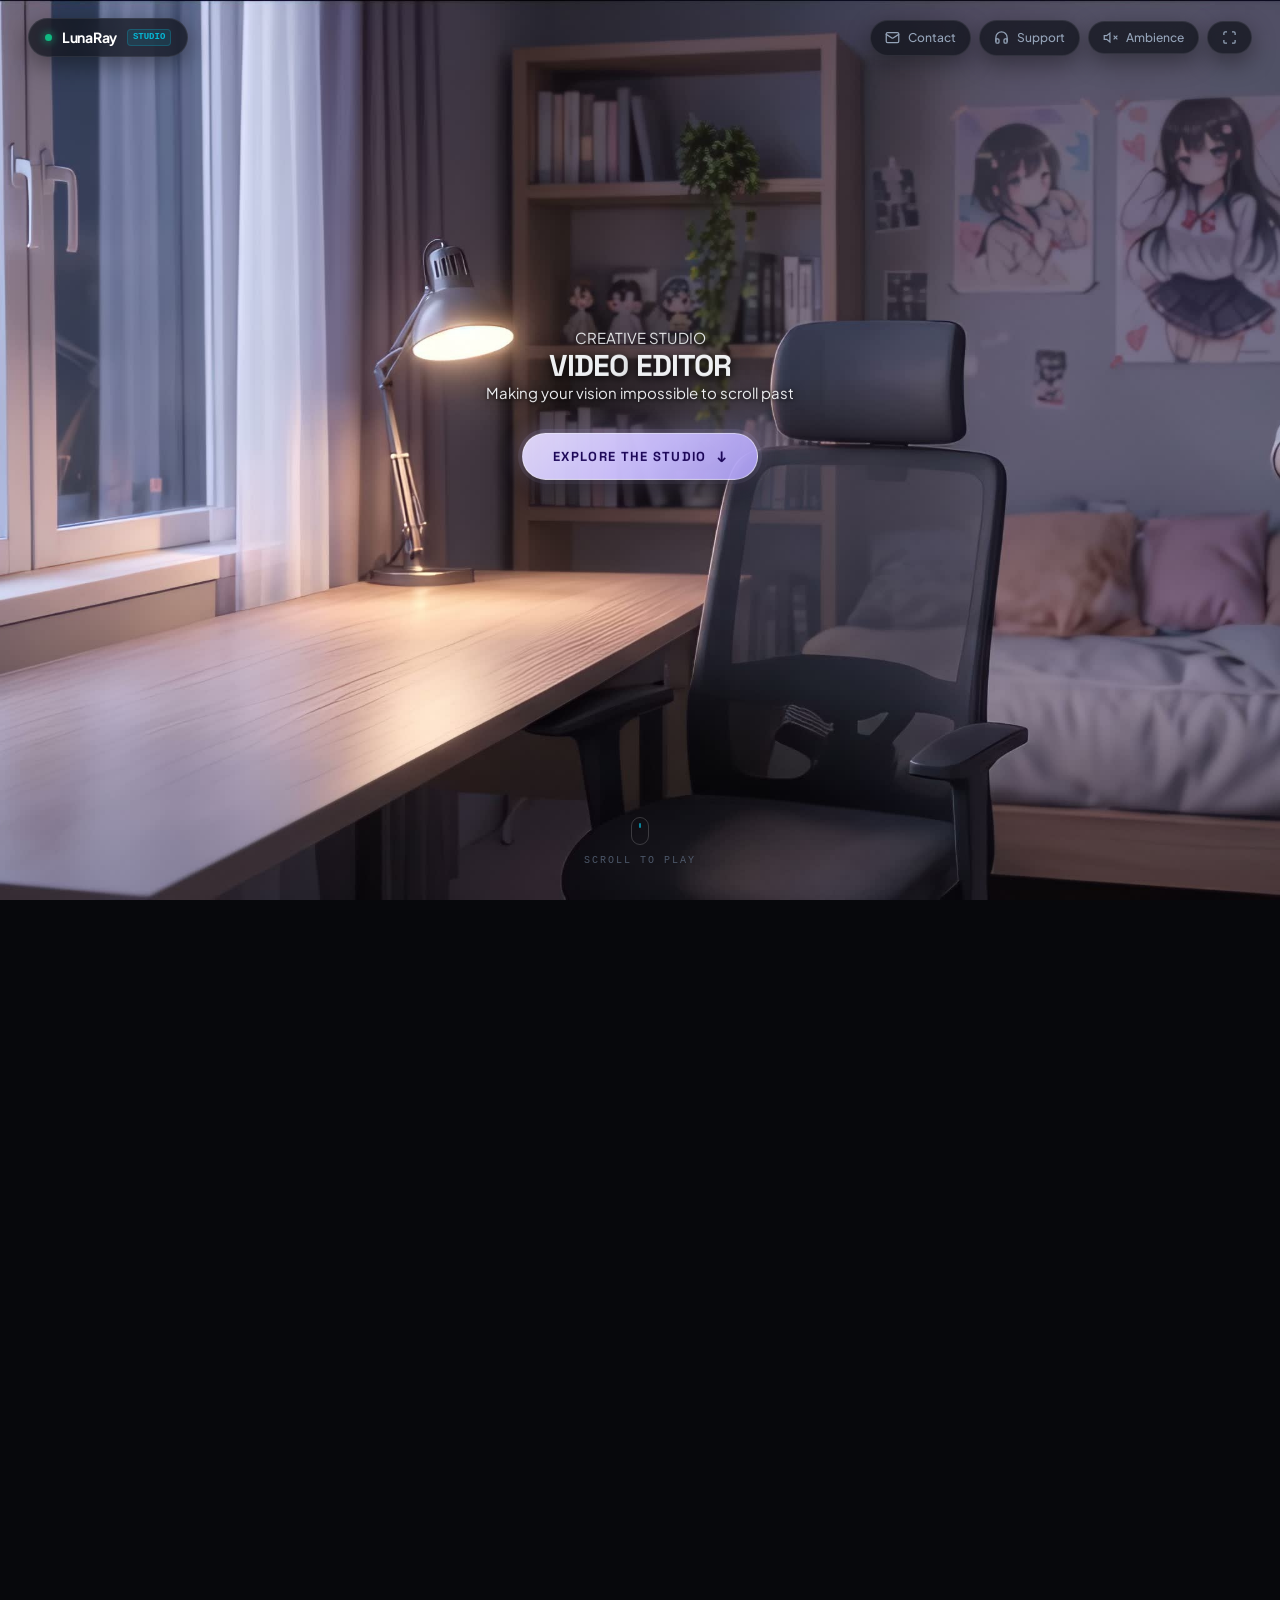
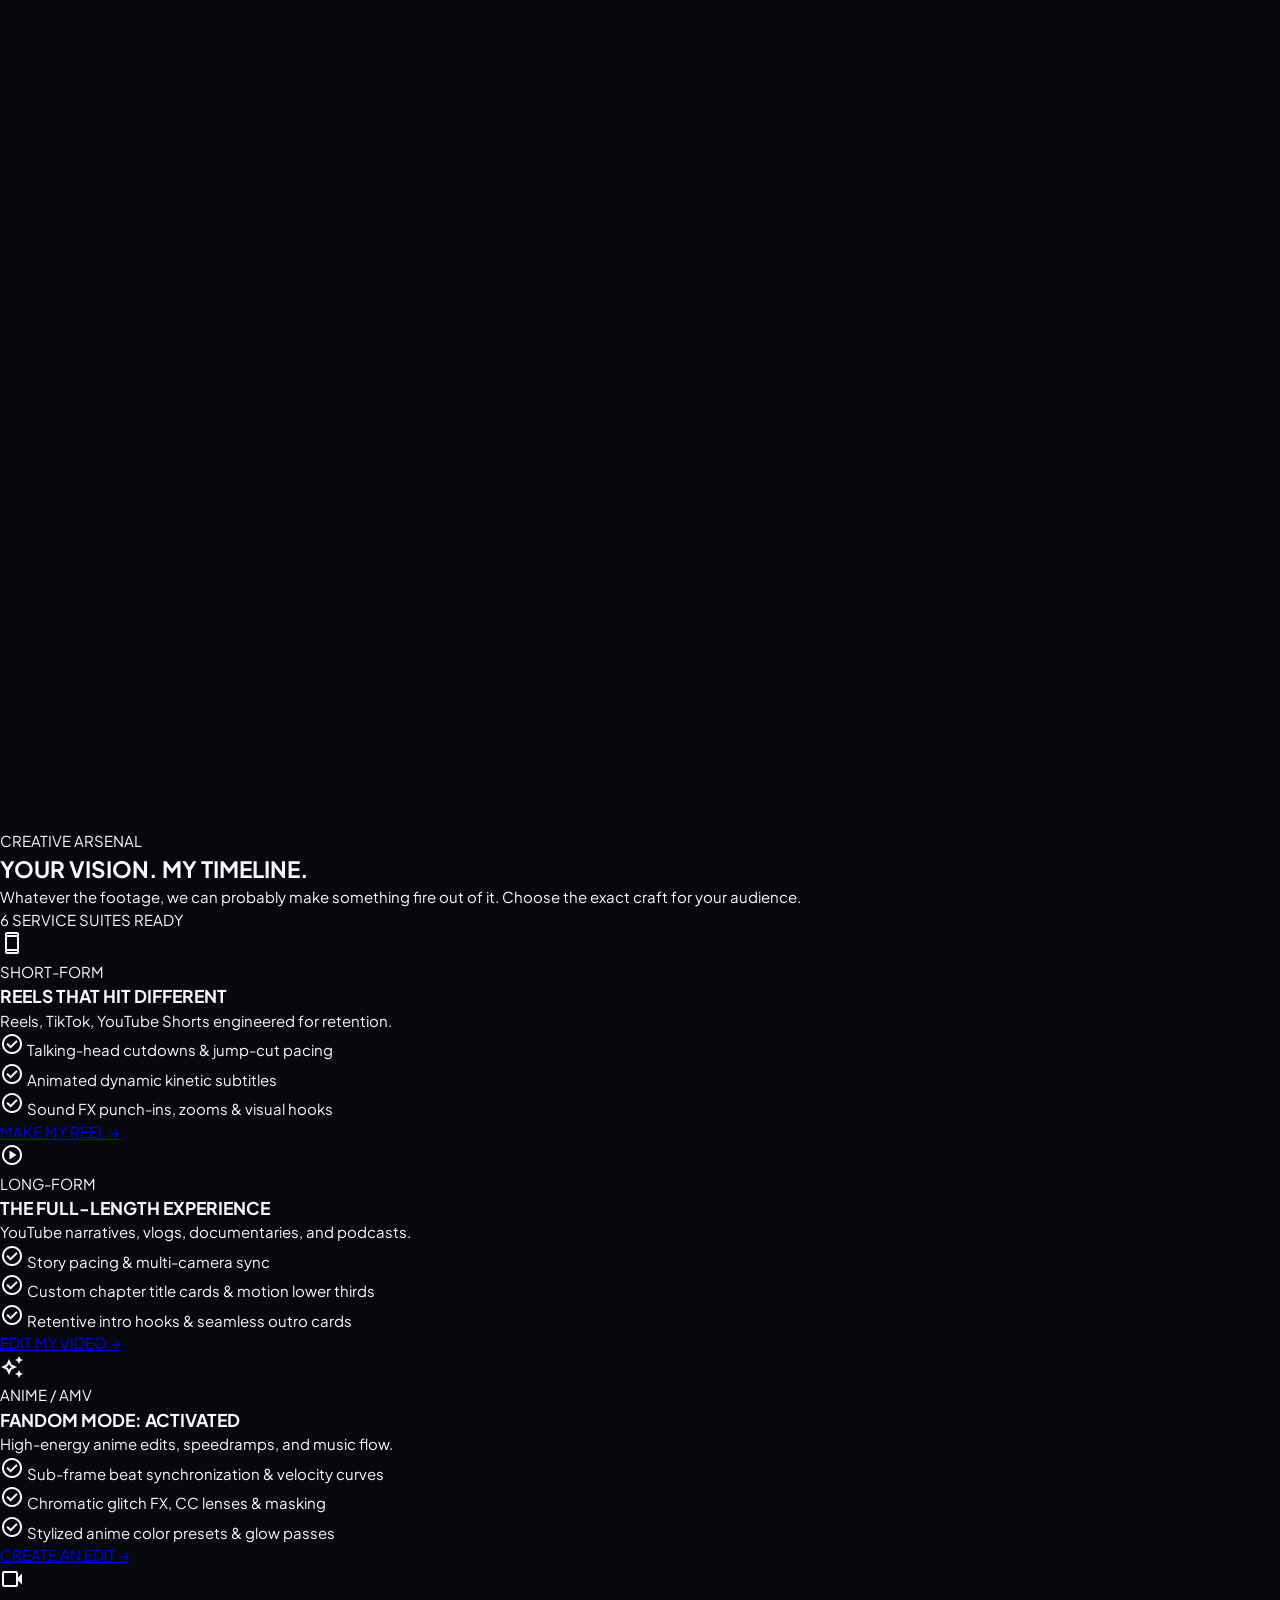
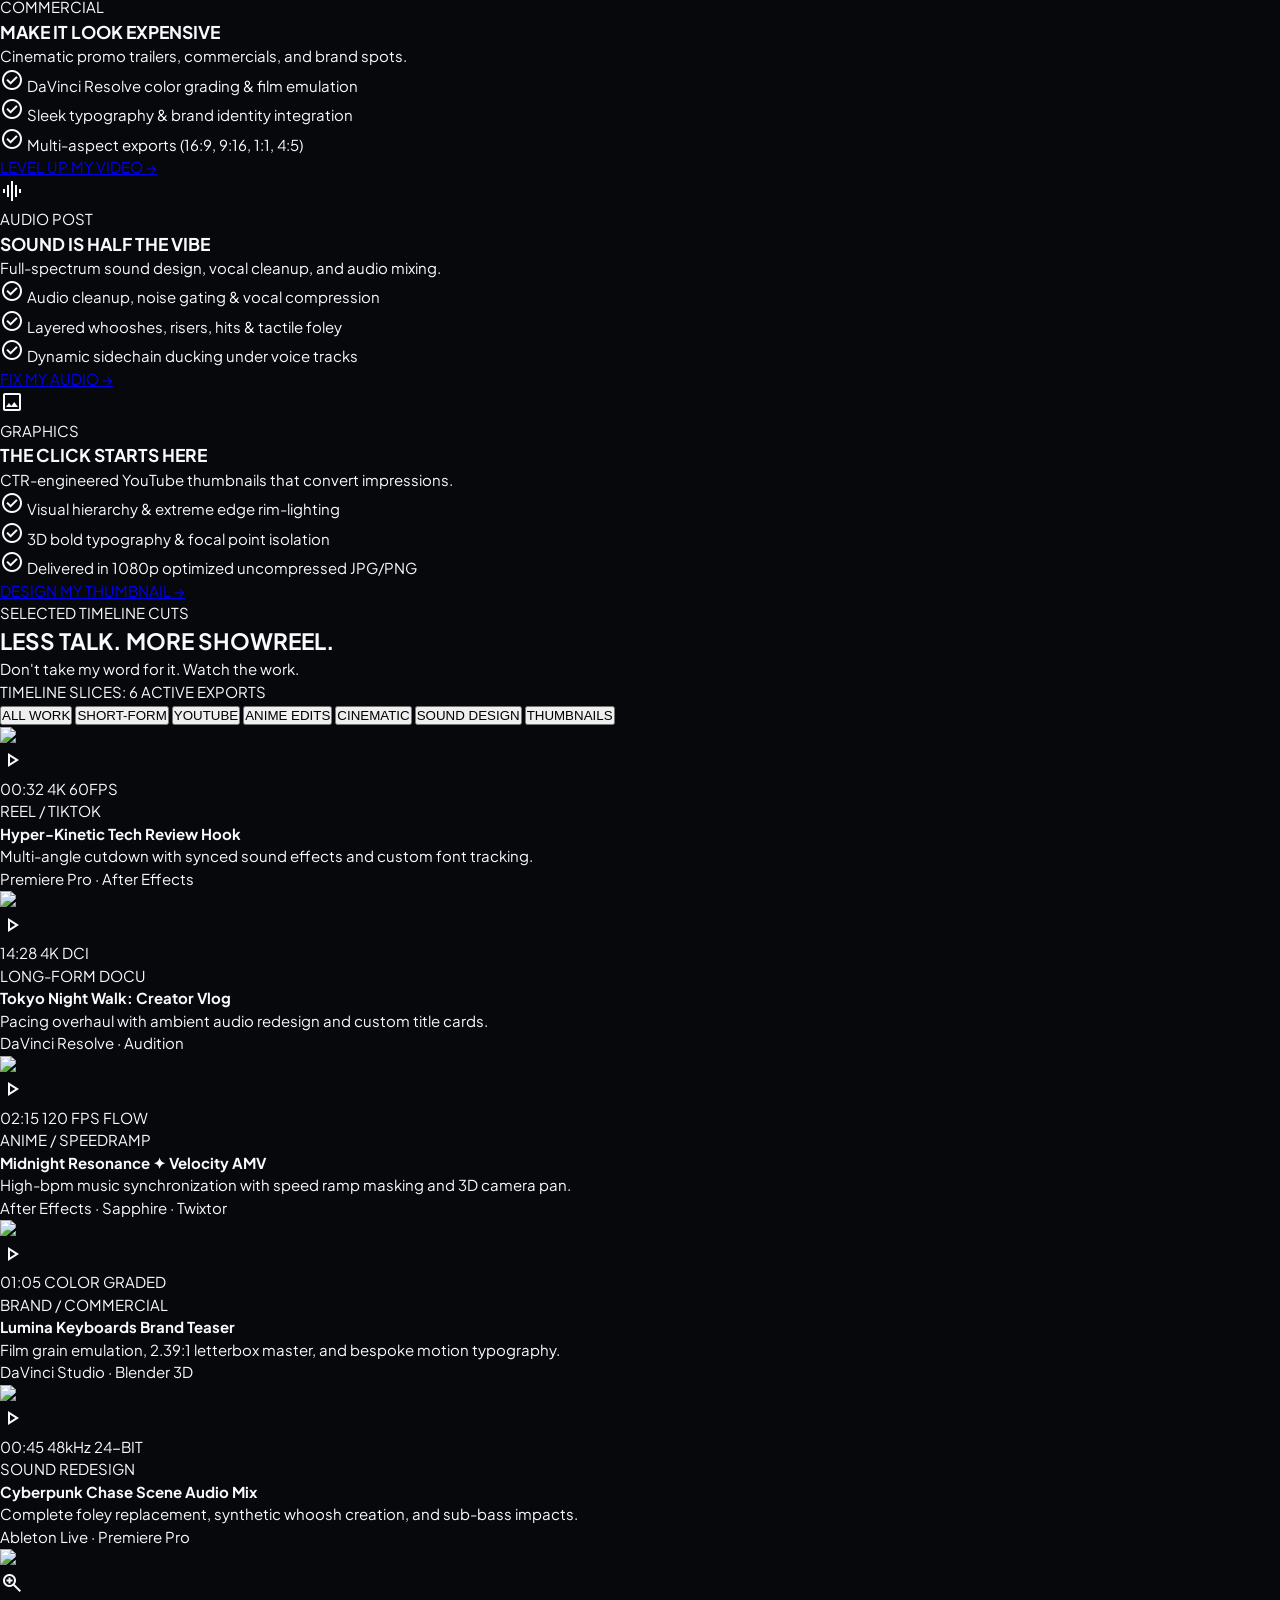
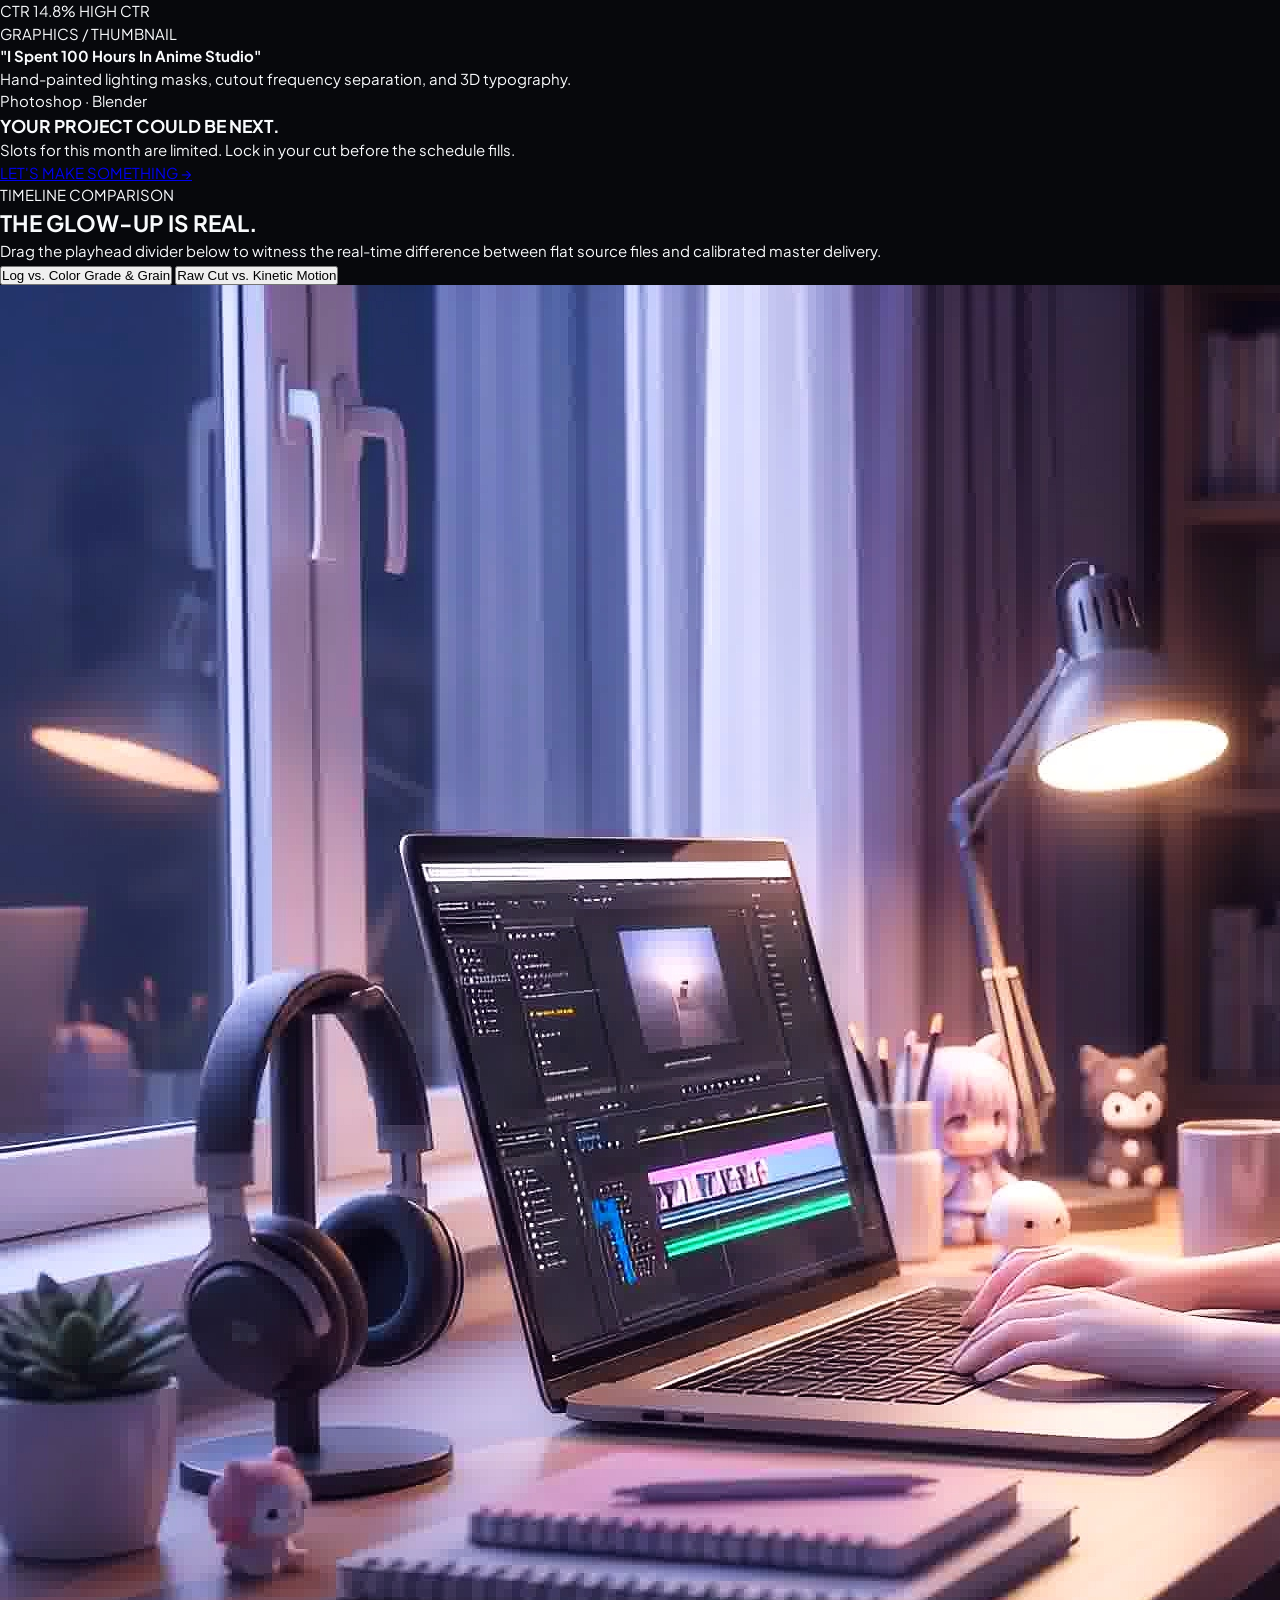
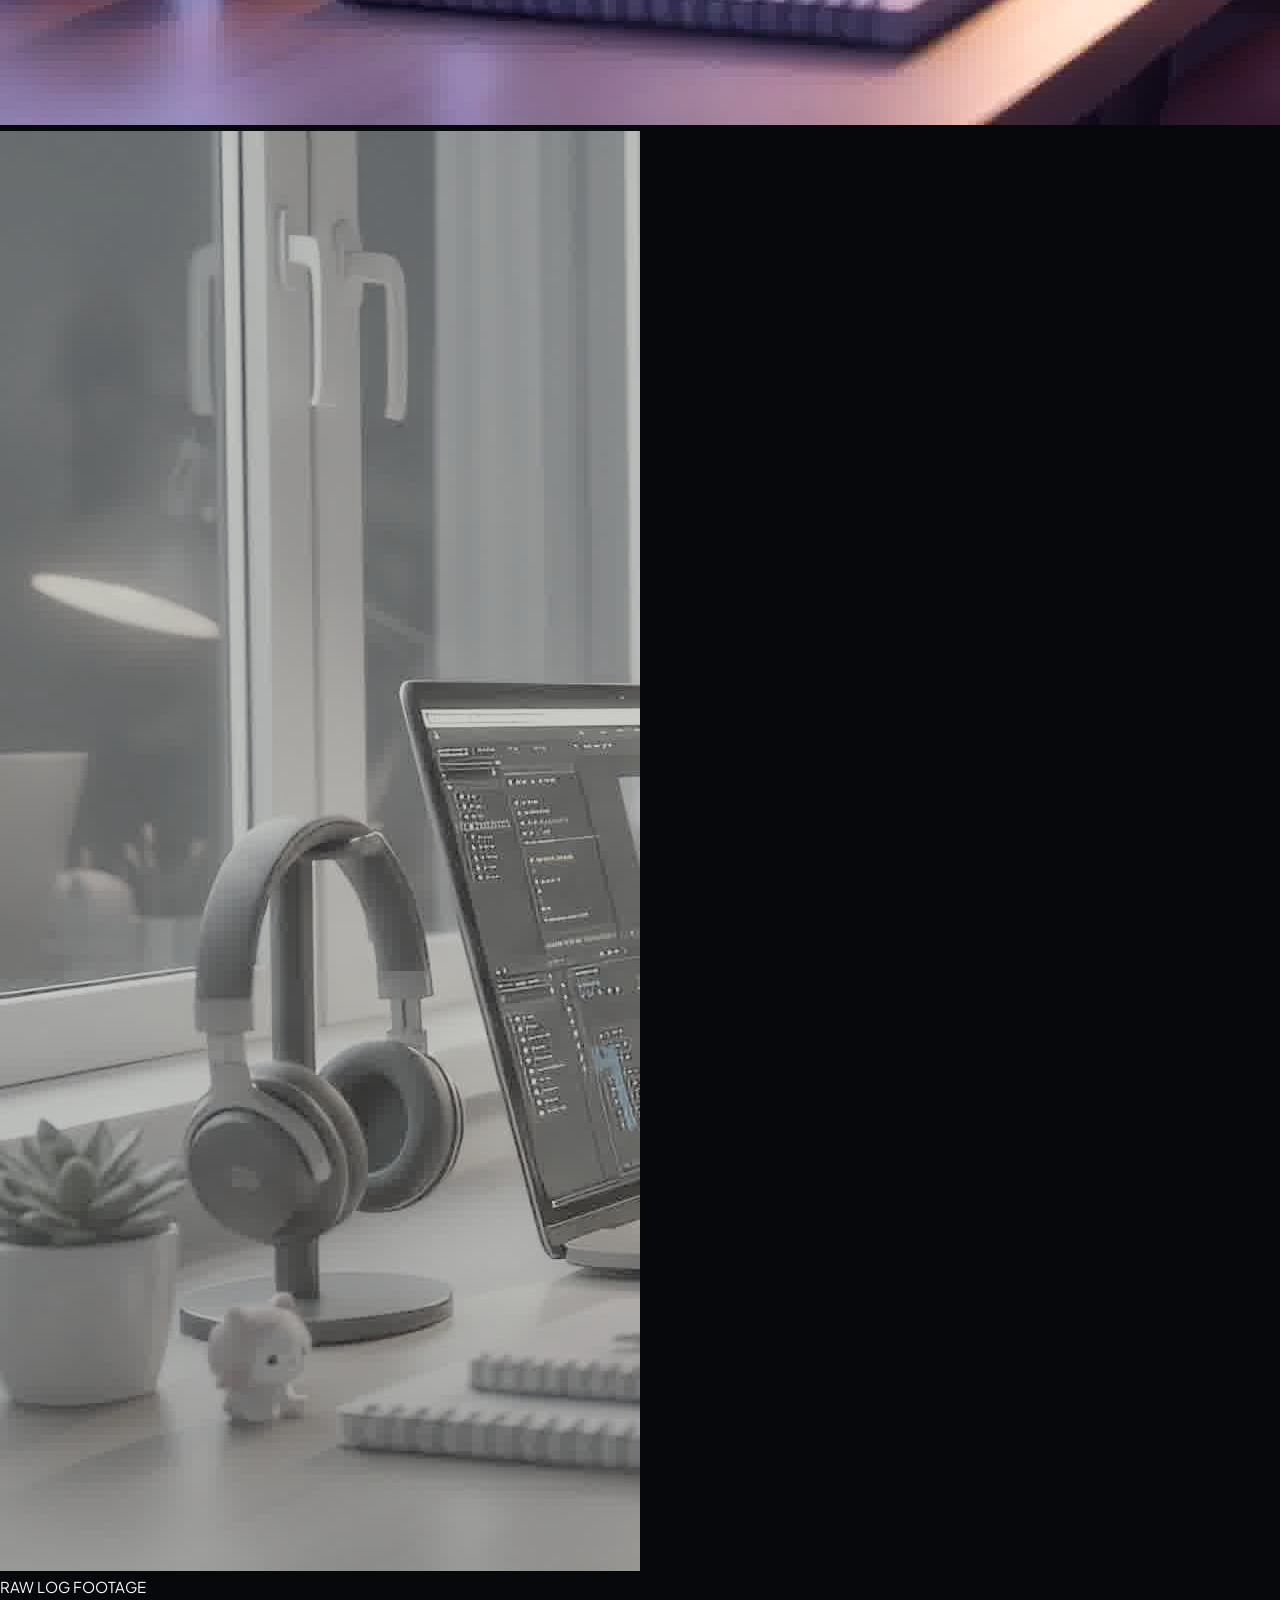
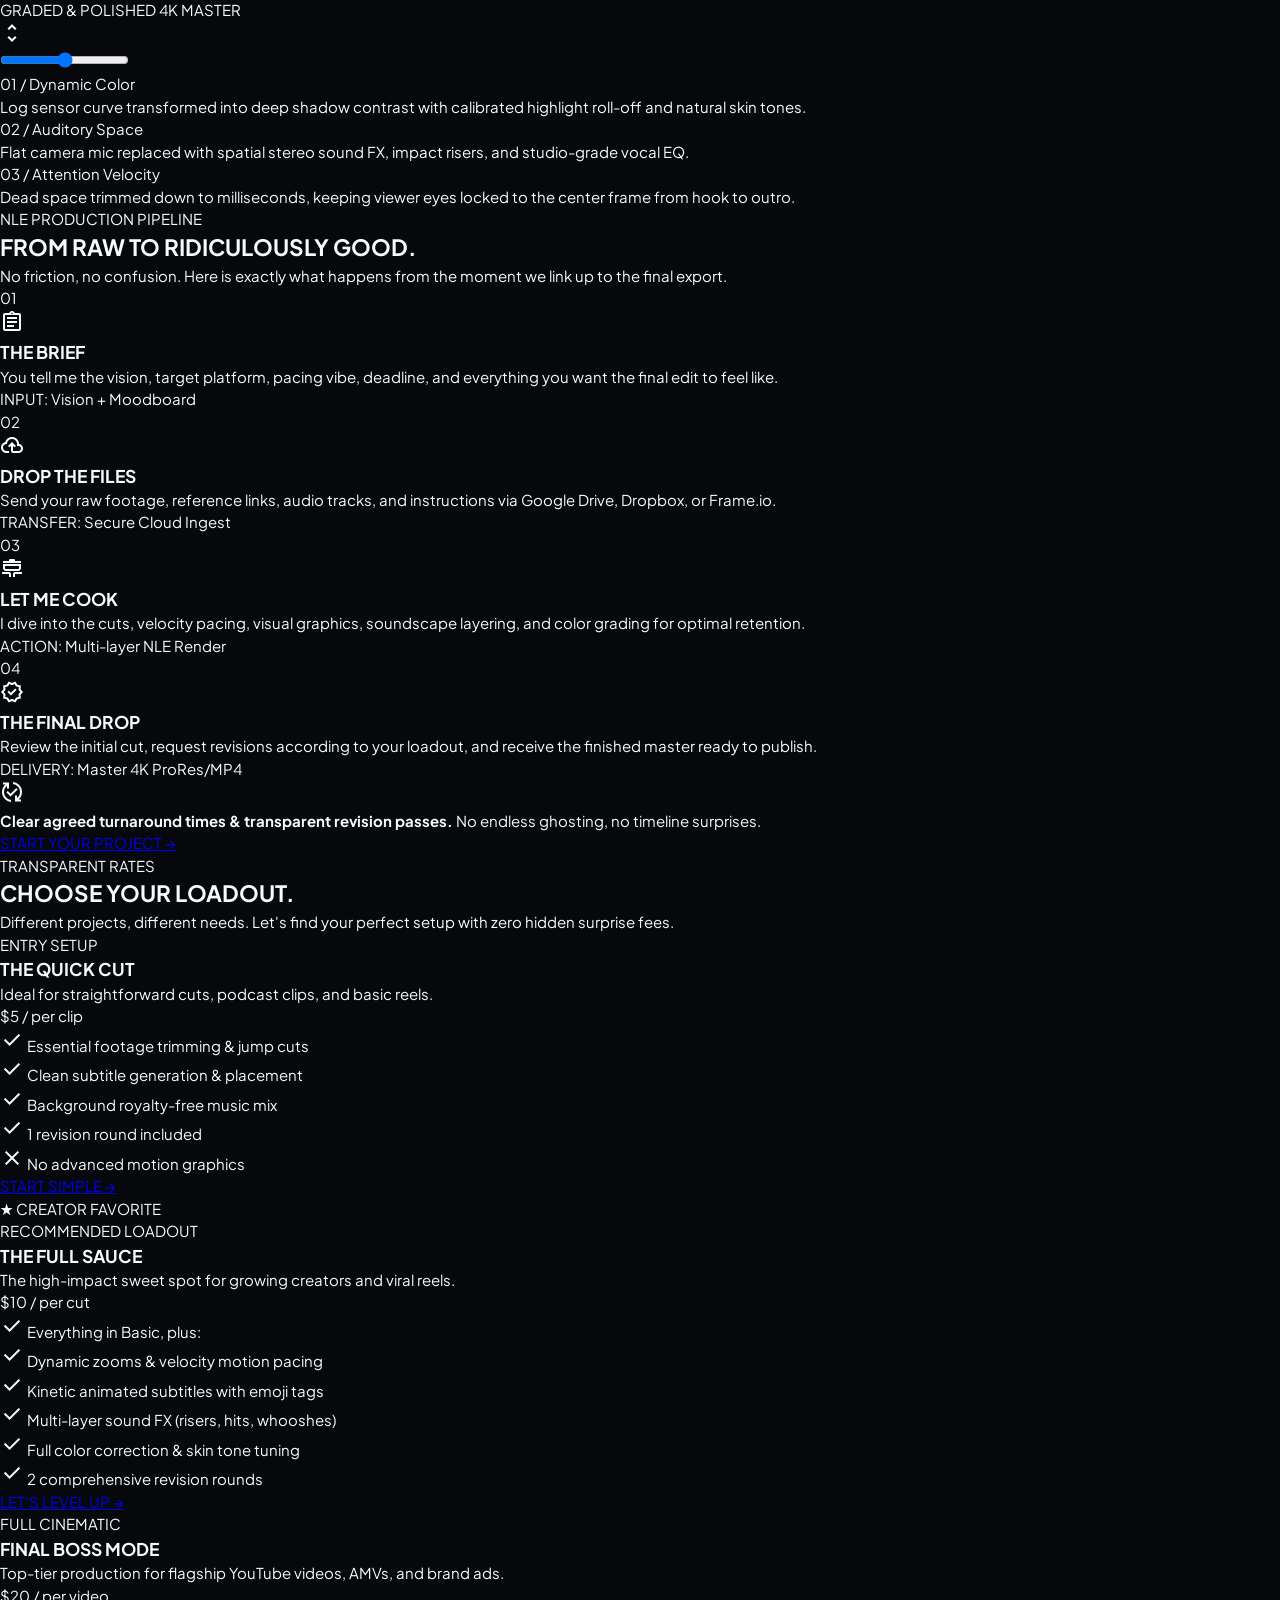
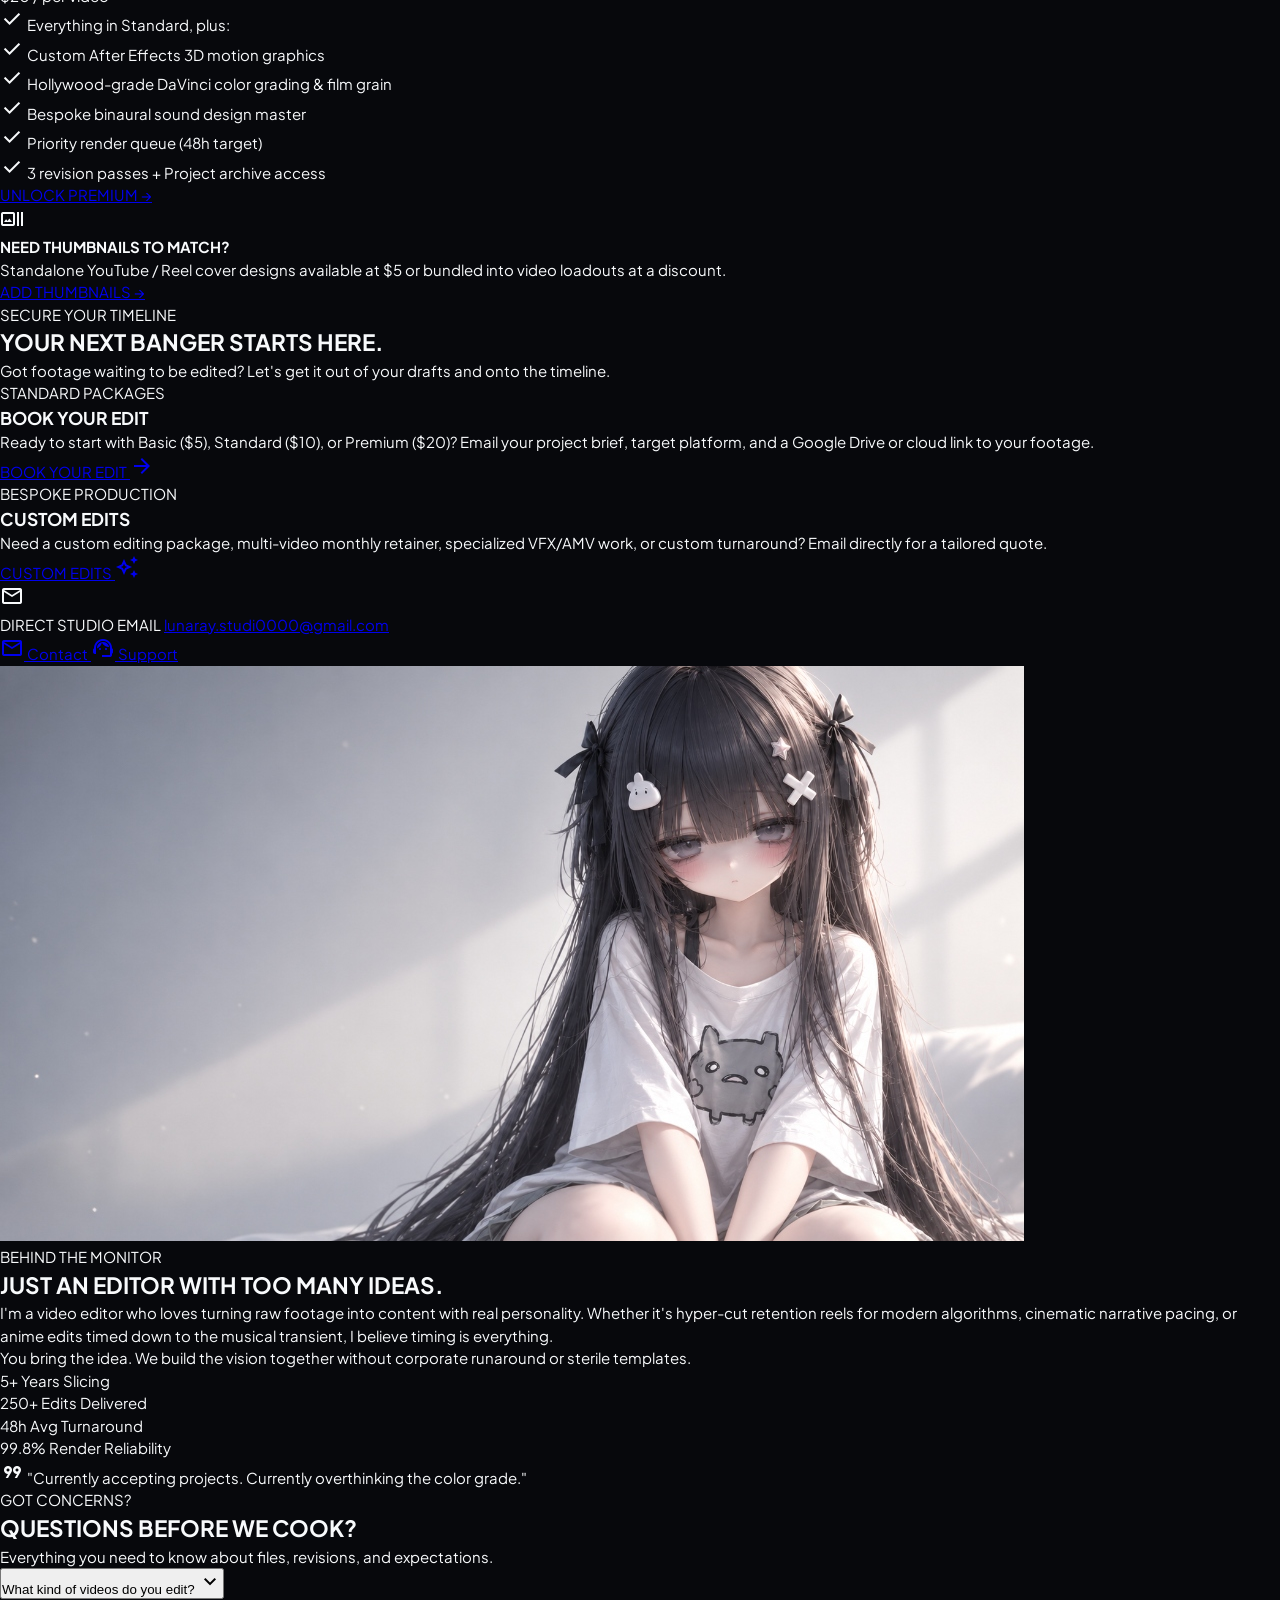
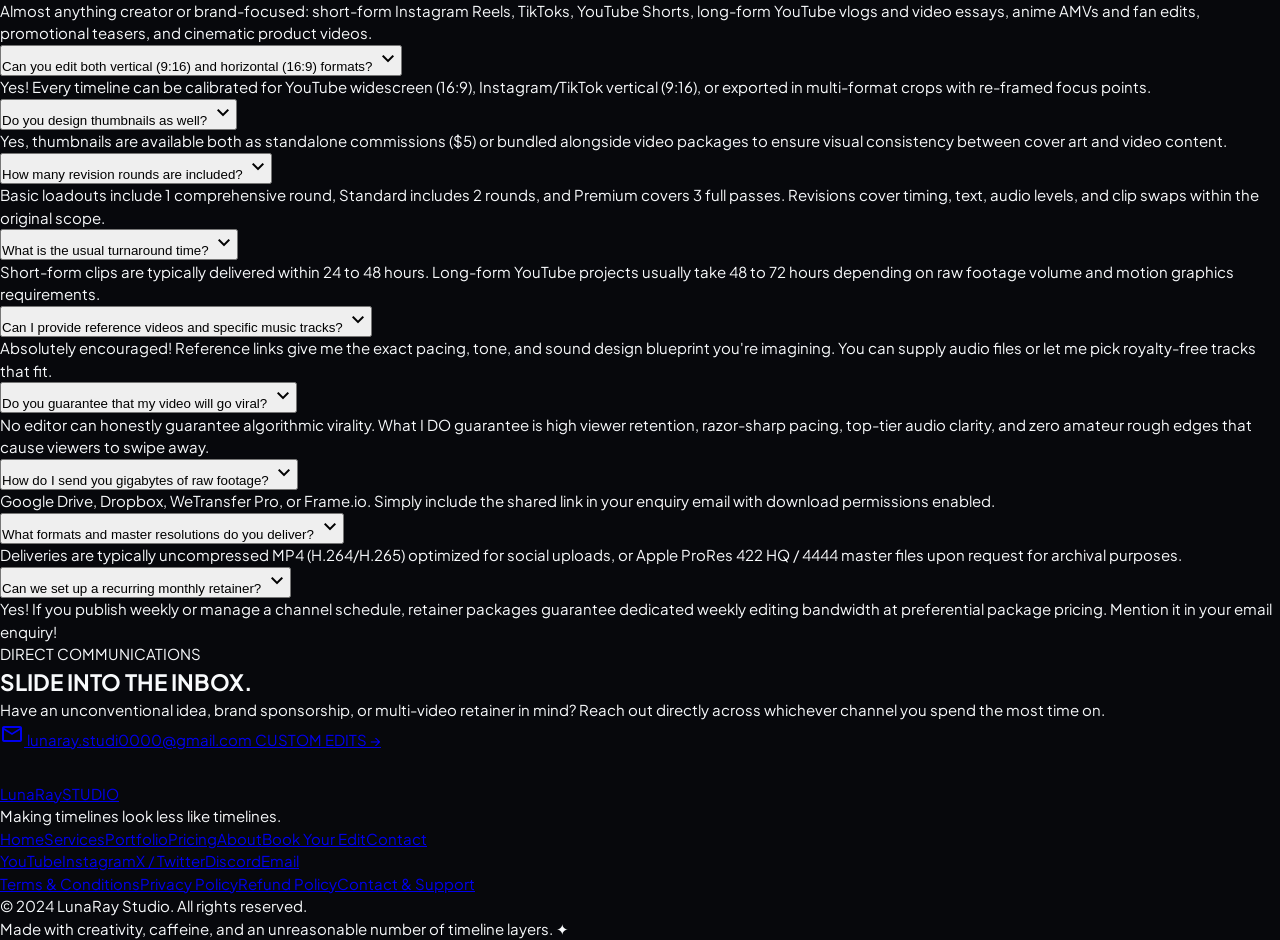
==== commit 8e720a98: "Update thumbnail price to" ====
--- a/index.html
+++ b/index.html
@@ -804,7 +804,7 @@
 </div>
 <div>
 <h4 class="font-headline-md text-headline-md text-on-surface">NEED THUMBNAILS TO MATCH?</h4>
-<p class="font-body-sm text-body-sm text-on-surface-variant">Standalone YouTube / Reel cover designs available at $17 or bundled into video loadouts at a discount.</p>
+<p class="font-body-sm text-body-sm text-on-surface-variant">Standalone YouTube / Reel cover designs available at $5 or bundled into video loadouts at a discount.</p>
 </div>
 </div>
 <a class="px-6 py-2.5 rounded-xl bg-surface-container-high hover:bg-secondary hover:text-on-secondary text-on-surface font-body-md text-body-md font-semibold transition-all whitespace-nowrap" href="mailto:lunaray.studi0000@gmail.com?subject=Thumbnail%20Add-On%20Enquiry%20%E2%80%94%20LunaRay%20Studio">
@@ -962,7 +962,7 @@
 <span class="material-symbols-outlined faq-icon text-on-surface-variant transition-transform">expand_more</span>
 </button>
 <div class="faq-content hidden px-5 pb-5 font-body-md text-body-md text-on-surface-variant">
-          Yes, thumbnails are available both as standalone commissions ($17) or bundled alongside video packages to ensure visual consistency between cover art and video content.
+          Yes, thumbnails are available both as standalone commissions ($5) or bundled alongside video packages to ensure visual consistency between cover art and video content.
         </div>
 </div>
 <!-- FAQ 4 -->
